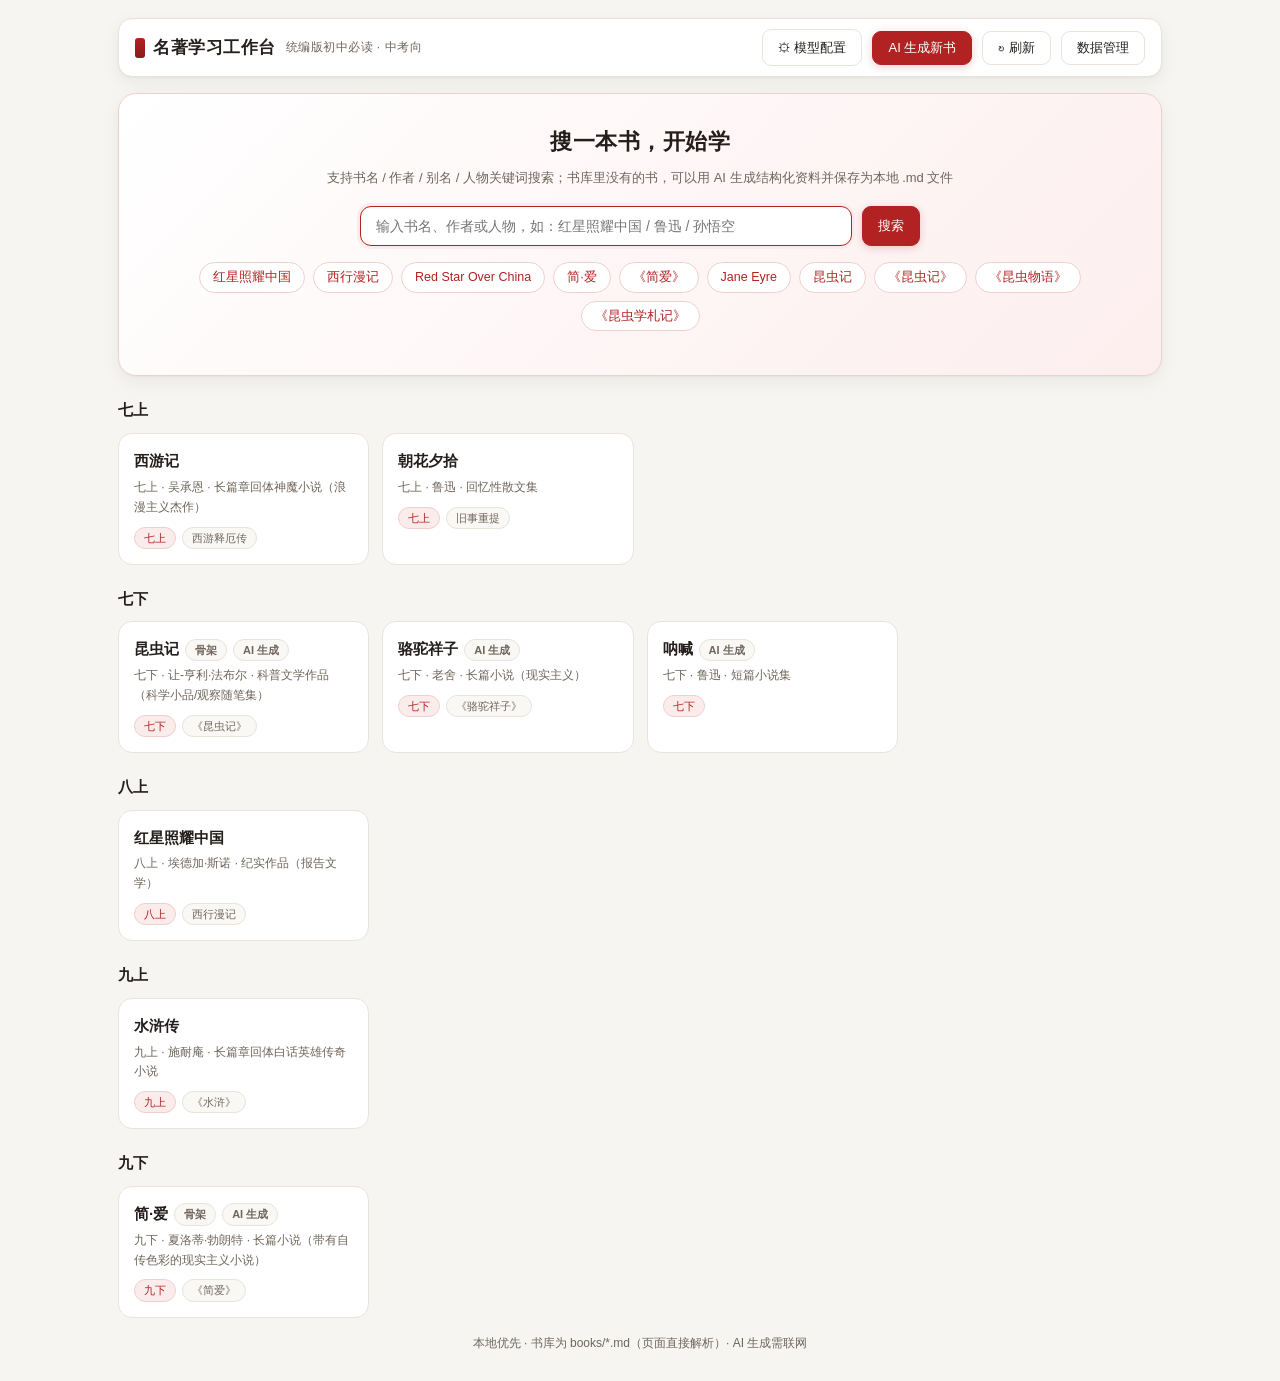
==== index.html @ 37d19025 "upload index.html" ====
<!DOCTYPE html>
<html lang="zh-CN">
<head>
<meta charset="UTF-8">
<meta name="viewport" content="width=device-width, initial-scale=1.0, viewport-fit=cover">
<meta name="theme-color" content="#b22222">
<meta name="format-detection" content="telephone=no">
<meta name="apple-mobile-web-app-capable" content="yes">
<meta name="mobile-web-app-capable" content="yes">
<meta name="apple-mobile-web-app-status-bar-style" content="default">
<title>名著学习工作台</title>
<style>
/* 名著学习工作台 · 样式（浅色 · 朱红主题 · 响应式） */
:root{
  --bg:#f6f5f2; --card:#ffffff; --line:#e8e3db; --ink:#241f1c; --sub:#6f665b;
  --accent:#b22222; --accent-2:#8a1a1a; --accent-soft:#fbecec; --accent-line:#f0cfcf;
  --ok:#2e7d54; --ok-soft:#e8f3ee; --warn:#b9760f; --danger:#c0392b;
  --shadow:0 1px 2px rgba(36,31,28,.04),0 6px 18px rgba(36,31,28,.06);
  --radius:14px;
}
*{box-sizing:border-box;margin:0;padding:0}
html{ -webkit-text-size-adjust:100%; text-size-adjust:100%; }
body{background:var(--bg);color:var(--ink);font-family:-apple-system,BlinkMacSystemFont,"PingFang SC","Microsoft YaHei",sans-serif;line-height:1.65;min-height:100vh;-webkit-font-smoothing:antialiased;-webkit-tap-highlight-color:transparent;}
a{color:var(--accent);text-decoration:none}
button,input,select,textarea{font-family:inherit}
img{max-width:100%}
.wrap{max-width:1080px;margin:0 auto;padding:18px 18px calc(28px + env(safe-area-inset-bottom));}

/* 顶栏 */
.topbar{display:flex;align-items:center;gap:10px;flex-wrap:wrap;background:var(--card);border:1px solid var(--line);border-radius:var(--radius);padding:10px 16px;margin-bottom:16px;box-shadow:var(--shadow)}
.topbar .brand{font-size:17px;font-weight:800;letter-spacing:.5px;display:flex;align-items:center;gap:8px}
.topbar .brand::before{content:"";width:10px;height:20px;background:linear-gradient(180deg,var(--accent),var(--accent-2));border-radius:3px;display:inline-block}
.topbar .brand small{font-size:12px;color:var(--sub);font-weight:500;margin-left:2px}
.topbar .spacer{flex:1}

.btn{border:1px solid var(--line);background:#fff;color:var(--ink);border-radius:9px;padding:7px 15px;font-size:13px;cursor:pointer;transition:.15s;white-space:nowrap}
.btn:hover{background:#faf8f5;border-color:#d8d2c8}
.btn.primary{background:var(--accent);border-color:var(--accent);color:#fff;box-shadow:0 2px 8px rgba(178,34,34,.22)}
.btn.primary:hover{background:var(--accent-2)}
.btn.primary:disabled{opacity:.6;cursor:not-allowed}
.btn.ghost{border-color:transparent;color:var(--accent)}
.btn[disabled]{opacity:.5;cursor:not-allowed}

/* 来源提示条 */
.source-banner{font-size:12.5px;color:var(--warn);background:#fff7e8;border:1px solid #f3e2bd;border-radius:10px;padding:8px 12px;margin-bottom:14px}
.source-banner.ok{color:var(--ok);background:var(--ok-soft);border-color:#bfe3d2}

/* 搜索区 */
.hero{background:linear-gradient(135deg,#fff,#fdeeee);border:1px solid var(--accent-line);border-radius:18px;padding:30px 22px;margin-bottom:16px;text-align:center;box-shadow:var(--shadow)}
.hero h1{font-size:22px;margin-bottom:6px;letter-spacing:.5px}
.hero .hero-sub{font-size:13px;color:var(--sub);margin-bottom:18px}
.searchbox{display:flex;gap:10px;max-width:560px;margin:0 auto}
.searchbox input{flex:1;border:1px solid var(--line);border-radius:11px;padding:11px 15px;font-size:14px;background:#fff;box-shadow:inset 0 1px 2px rgba(0,0,0,.03)}
.searchbox input:focus{outline:none;border-color:var(--accent);box-shadow:0 0 0 3px var(--accent-soft)}
.search-results{margin-top:14px;text-align:left;max-width:560px;margin-left:auto;margin-right:auto}
.search-results .row{display:flex;justify-content:space-between;align-items:center;border:1px solid var(--line);border-radius:11px;padding:9px 13px;margin-bottom:8px;font-size:14px;background:#fff;cursor:pointer;transition:.15s}
.search-results .row:hover{background:var(--accent-soft);border-color:var(--accent-line)}
.search-results .row .meta{font-size:12px;color:var(--sub)}
.search-results .row .left{display:flex;flex-direction:column;gap:2px}

/* 热门标签 */
.tagcloud{display:flex;gap:8px;flex-wrap:wrap;justify-content:center;margin-top:16px}
.tagcloud .tag-btn{font-size:12.5px;border:1px solid var(--accent-line);background:#fff;color:var(--accent);border-radius:999px;padding:4px 13px;cursor:pointer;transition:.15s}
.tagcloud .tag-btn:hover{background:var(--accent);color:#fff;border-color:var(--accent)}

/* 分组标题 */
.section-title{font-size:15px;font-weight:800;margin:22px 0 10px;display:flex;align-items:center;gap:8px}
.section-title .hint{font-size:12px;color:var(--sub);font-weight:500}

/* 书目卡片 */
.book-grid{display:grid;grid-template-columns:repeat(auto-fill,minmax(220px,1fr));gap:13px}
.book-card{background:var(--card);border:1px solid var(--line);border-radius:var(--radius);padding:15px;cursor:pointer;transition:.18s;position:relative;overflow:hidden}
.book-card::before{content:"";position:absolute;left:0;top:0;bottom:0;width:4px;background:linear-gradient(180deg,var(--accent),var(--accent-2));opacity:0;transition:.18s}
.book-card:hover{box-shadow:var(--shadow);border-color:var(--accent-line);transform:translateY(-2px)}
.book-card:hover::before{opacity:1}
.book-card .t{font-size:15px;font-weight:800;margin-bottom:4px;display:flex;align-items:center;gap:6px;flex-wrap:wrap}
.book-card .a{font-size:12px;color:var(--sub);margin-bottom:9px}
.book-card .tags{display:flex;gap:6px;flex-wrap:wrap}
.tag{font-size:11px;border:1px solid var(--line);border-radius:999px;padding:1px 9px;color:var(--sub);background:#faf8f5;white-space:nowrap}
.tag.grade{color:var(--accent);border-color:var(--accent-line);background:var(--accent-soft)}
.tag.skel{color:var(--warn);border-color:#f3e2bd;background:#fff7e8}
.progress-line{height:6px;background:#efeae2;border-radius:999px;margin-top:10px;overflow:hidden}
.progress-line i{display:block;height:100%;background:linear-gradient(90deg,var(--ok),#3da06b);border-radius:999px;transition:width .3s}
.book-card .prog-text{font-size:11px;color:var(--sub);margin-top:5px}
.book-del{position:absolute;top:8px;right:8px;font-size:11px;line-height:1;padding:4px 8px;border-radius:7px;border:1px solid var(--line);background:rgba(255,255,255,.92);color:var(--danger);cursor:pointer;opacity:0;transition:.15s}
.book-card:hover .book-del,.book-del:focus-visible{opacity:1}
.book-del:hover{border-color:var(--danger);background:#fef2f2}

/* 详情页 tabs：单行横向滚动（11 个模块不换行、不撑破页面；横滚仅限本容器） */
.tabs{display:flex;gap:7px;flex-wrap:nowrap;overflow-x:auto;margin-bottom:14px;padding:0 1px 6px;-webkit-overflow-scrolling:touch;scrollbar-width:thin}
.tabs .tab{flex:0 0 auto;border:1px solid var(--line);background:#fff;border-radius:999px;padding:7px 15px;font-size:13px;cursor:pointer;color:var(--sub);transition:.15s;white-space:nowrap}
.tabs .tab:hover{border-color:var(--accent-line);color:var(--accent)}
.tabs .tab.active{background:var(--accent);border-color:var(--accent);color:#fff;font-weight:600;box-shadow:0 2px 8px rgba(178,34,34,.2)}
.tabs .tab:focus-visible{outline:3px solid rgba(178,34,34,.35);outline-offset:1px}

.panel{background:var(--card);border:1px solid var(--line);border-radius:var(--radius);padding:20px;margin-bottom:14px;box-shadow:var(--shadow)}
.panel h2{font-size:16px;margin-bottom:14px;display:flex;align-items:center;gap:8px}
.panel h2::before{content:"";width:5px;height:16px;background:var(--accent);border-radius:2px;display:inline-block}
.panel h3{font-size:14px;margin:16px 0 9px}
.kv{display:grid;grid-template-columns:108px 1fr;gap:8px 14px;font-size:14px}
.kv dt{color:var(--sub)}
.kv dd{margin:0}
.note{font-size:12px;color:var(--warn);background:#fff7e8;border:1px dashed #f0d9a8;border-radius:9px;padding:9px 13px;margin-top:12px;line-height:1.6}

/* 导读（markdown 正文渲染） */
.intro{background:linear-gradient(180deg,#fff,#fdf6f6);border:1px solid var(--accent-line);border-radius:12px;padding:14px 18px;margin-bottom:16px;font-size:13.5px;line-height:1.8}
.intro h1,.intro h2,.intro h3,.intro h4{margin:10px 0 6px;color:var(--accent-2)}
.intro h2{font-size:15px}.intro h3{font-size:14px}
.intro ul,.intro ol{margin:6px 0 6px 22px}
.intro li{margin:3px 0}
.intro blockquote{border-left:3px solid var(--accent);background:var(--accent-soft);padding:6px 12px;margin:8px 0;border-radius:0 8px 8px 0;color:var(--sub)}
.intro code{background:#f1ece4;padding:1px 5px;border-radius:4px;font-size:12px}
.intro a{color:var(--accent);text-decoration:underline}

/* 时间线 */
.timeline{position:relative;padding-left:24px;margin-top:6px}
.timeline::before{content:"";position:absolute;left:7px;top:4px;bottom:4px;width:2px;background:linear-gradient(180deg,var(--accent-line),#e8e3db)}
.tl-item{position:relative;margin-bottom:13px;font-size:14px;padding:8px 12px;background:#fbfaf8;border:1px solid var(--line);border-radius:10px}
.tl-item::before{content:"";position:absolute;left:-21px;top:13px;width:10px;height:10px;border-radius:50%;background:#e3bdbd;border:2px solid #fff;box-shadow:0 0 0 1px #e3bdbd}
.tl-item.lv1::before{background:var(--accent);box-shadow:0 0 0 1px var(--accent)}
.tl-item .time{font-weight:800;margin-right:8px;color:var(--accent-2)}
.tl-item .ch{font-size:12px;color:var(--sub);margin-left:8px}
.tl-item .type{font-size:11px;border-radius:6px;padding:1px 7px;margin-left:8px;background:var(--accent-soft);color:var(--accent-2);white-space:nowrap}
.filter-row{display:flex;gap:8px;flex-wrap:wrap;margin-bottom:14px}
.filter-row .f{font-size:12px;border:1px solid var(--line);border-radius:999px;padding:4px 13px;cursor:pointer;color:var(--sub);background:#fff;transition:.15s}
.filter-row .f:hover{border-color:var(--accent-line)}
.filter-row .f.active{background:var(--accent);color:#fff;border-color:var(--accent)}

/* 人物翻转卡（<button> 实现：鼠标 / 触屏 / 键盘均可翻转，R8.4） */
.char-grid{display:grid;grid-template-columns:repeat(auto-fill,minmax(210px,1fr));gap:14px}
.flip-card{perspective:1000px;height:268px;width:100%;display:block;padding:0;border:none;background:none;font:inherit;color:inherit;text-align:left;cursor:pointer;border-radius:16px}
.flip-card:focus-visible{outline:3px solid rgba(178,34,34,.4);outline-offset:2px}
.flip-inner{position:relative;width:100%;height:100%;transition:transform .6s;transform-style:preserve-3d}
.flip-card.flipped .flip-inner{transform:rotateY(180deg)}
.face{position:absolute;inset:0;backface-visibility:hidden;border:1px solid var(--line);border-radius:16px;padding:16px;background:#fff;display:flex;flex-direction:column;overflow:auto;box-shadow:var(--shadow)}
.face.back{transform:rotateY(180deg);background:linear-gradient(180deg,#fff,#fdf3f3);border-color:var(--accent-line);font-size:13px}
.avatar{width:54px;height:54px;border-radius:15px;background:var(--accent-soft);border:1px solid var(--accent-line);color:var(--accent);display:flex;align-items:center;justify-content:center;font-size:24px;font-weight:800;margin-bottom:11px}
.face .name{font-size:16px;font-weight:800}
.face .title{font-size:12px;color:var(--sub);margin:3px 0 9px}
.stars{color:var(--warn);font-size:13px;letter-spacing:2px;margin-bottom:9px}
.chips{display:flex;gap:5px;flex-wrap:wrap;margin-top:auto}
.chip{font-size:11px;background:#f3efe9;border-radius:6px;padding:2px 8px;color:#5b5249}
.face.back ul{margin:6px 0 8px 18px}
.face.back li{margin:3px 0;line-height:1.55}
.face.back .q{font-size:12.5px;color:var(--accent-2);border-left:3px solid #e3bdbd;padding-left:9px;margin-top:6px;line-height:1.6}

/* 鱼骨图 */
.fishbone-box{overflow-x:auto;padding-bottom:6px}
.fishbone-box svg{min-width:680px;width:100%;height:auto}
.fb-legend{display:flex;gap:16px;font-size:12px;color:var(--sub);margin-top:10px;flex-wrap:wrap;align-items:center}
.fb-legend b{font-weight:700}
.fb-line-solid{color:var(--accent);font-weight:700}
.fb-line-dash{color:var(--warn);font-weight:700}

/* 人物形象分析 */
.analysis-block{border:1px solid var(--line);border-radius:11px;margin-bottom:10px;overflow:hidden;background:#fff}
.analysis-head{display:flex;justify-content:space-between;align-items:center;padding:11px 15px;background:#fbfaf8;cursor:pointer;font-size:14px;font-weight:800}
.analysis-head:hover{background:var(--accent-soft)}
.analysis-body{padding:12px 15px;font-size:13.5px;display:none}
.analysis-block.open .analysis-body{display:block}
.analysis-body .pt{margin-bottom:11px;padding-left:11px;border-left:3px solid var(--accent-line)}
.analysis-body .pt b{color:var(--accent)}
.analysis-body .ev,.analysis-body .sp{display:block;margin-top:3px;color:#4a423b}
.analysis-body .sp{color:var(--ok);font-weight:600}

/* 考点表 */
table.grid{width:100%;border-collapse:collapse;font-size:13px;overflow:hidden;border-radius:10px}
table.grid th,table.grid td{border:1px solid var(--line);padding:8px 10px;text-align:left;vertical-align:top}
table.grid th{background:#fbfaf8;color:var(--sub);font-weight:700;white-space:nowrap}

/* 掌握要求自检 */
.mastery-item{display:flex;gap:11px;align-items:flex-start;border:1px solid var(--line);border-radius:11px;padding:11px 13px;margin-bottom:9px;font-size:13.5px;background:#fff;transition:.15s}
.mastery-item:hover{border-color:var(--accent-line)}
.mastery-item input{margin-top:4px;width:17px;height:17px;accent-color:var(--accent);cursor:pointer}
.mastery-item .lv{font-size:11px;border-radius:6px;padding:1px 7px;background:var(--accent-soft);color:var(--accent-2);margin-right:7px;white-space:nowrap;font-weight:700}
.mastery-item.done{background:var(--ok-soft);border-color:#bfe3d2}
.mastery-item.done .lv{background:#cdeedd;color:#1f6b48}

/* 测试 */
.quiz-q{border:1px solid var(--line);border-radius:11px;padding:15px;margin-bottom:13px;font-size:14px;background:#fff}
.quiz-q .qtype{font-size:11px;color:var(--sub);margin-left:8px;border:1px solid var(--line);border-radius:6px;padding:0 6px}
.quiz-opts{display:grid;gap:7px;margin-top:9px}
.quiz-opts label{display:flex;gap:9px;align-items:flex-start;border:1px solid var(--line);border-radius:9px;padding:8px 11px;cursor:pointer;font-size:13.5px;transition:.13s}
.quiz-opts label:hover{background:#fbfaf8}
.quiz-opts label.correct{border-color:#86efac;background:#f0fdf4}
.quiz-opts label.wrong{border-color:#fca5a5;background:#fef2f2}
.quiz-opts input{margin-top:3px;accent-color:var(--accent)}
.quiz-short textarea{width:100%;border:1px solid var(--line);border-radius:9px;padding:9px;font-size:13px;font-family:inherit;margin-top:9px;min-height:66px;resize:vertical}
.ref{margin-top:9px;border-left:3px solid var(--ok);background:var(--ok-soft);padding:9px 13px;font-size:13px;border-radius:0 9px 9px 0;display:none;line-height:1.7}
.ref.show{display:block}
.quiz-bar{display:flex;gap:10px;align-items:center;flex-wrap:wrap;margin-bottom:14px;font-size:13px}
.quiz-bar select{border:1px solid var(--line);border-radius:8px;padding:6px 9px;font-size:13px;background:#fff}
.score-pill{font-size:13px;border-radius:999px;padding:4px 13px;background:var(--accent-soft);color:var(--accent-2);border:1px solid var(--accent-line);font-weight:700}

/* 通用 */
.row-flex{display:flex;gap:10px;align-items:center;flex-wrap:wrap}
.muted{color:var(--sub);font-size:12px;line-height:1.6}
.center{text-align:center}
.mt8{margin-top:8px}.mt16{margin-top:16px}

/* 模型配置页（settings.html）：面板内表单复用弹窗观感 */
.panel .field{margin-bottom:13px}
.panel .field label{display:block;font-size:13px;color:var(--sub);margin-bottom:5px;line-height:1.6}
.panel input[type=text],.panel input[type=password],.panel select{width:100%;border:1px solid var(--line);border-radius:9px;padding:9px 11px;font-size:14px;font-family:inherit;background:#fff}
.panel input[type=text]:focus,.panel input[type=password]:focus,.panel select:focus{outline:none;border-color:var(--accent);box-shadow:0 0 0 3px var(--accent-soft)}
.panel .kv dd.set-mode-direct{color:var(--ok);font-weight:600}
.panel .kv dd.set-mode-proxy{color:var(--accent);font-weight:600}
.panel .kv dd.set-mode-none{color:var(--warn);font-weight:600}
.set-msg{line-height:1.7}
.set-msg.ok{color:var(--ok)}
.set-msg.err{color:var(--danger)}
.set-list{margin:2px 0 6px 18px;font-size:12.5px;color:var(--sub);line-height:1.9}

/* 生成页 */
.gen-steps{font-size:13px;color:var(--sub);margin:10px 0;max-height:160px;overflow:auto}
.gen-steps li{margin:4px 0 4px 18px;line-height:1.5}
.gen-summary{background:var(--accent-soft);border:1px solid var(--accent-line);border-radius:10px;padding:10px 13px;margin:10px 0;font-size:13.5px;line-height:1.8}
.gen-summary .muted{margin-top:3px}
.gen-status{font-size:13px;font-weight:600;border-radius:9px;padding:8px 12px;margin:10px 0 4px;line-height:1.6}
.gen-status.full{color:#1a7f4b;background:#e9f7ef;border:1px solid #bfe6d0}
.gen-status.draft{color:#9a6a12;background:#fff7e8;border:1px dashed #f0d9a8}
.gen-missing{font-size:13px;font-weight:600;color:var(--warn);margin:10px 0 2px}
.modal .gen-missing + ul{margin:2px 0 6px 18px;font-size:12.5px;color:var(--sub);line-height:1.7}

/* 模态框 */
.modal-mask{position:fixed;inset:0;background:rgba(36,31,28,.45);display:none;align-items:center;justify-content:center;padding:18px;z-index:50;backdrop-filter:blur(2px)}
.modal-mask.show{display:flex}
.modal{background:#fff;border-radius:16px;max-width:640px;width:100%;max-height:90vh;overflow:auto;padding:22px;box-shadow:0 20px 60px rgba(0,0,0,.25)}
.modal h3{font-size:17px;margin-bottom:14px;font-weight:800}
.modal .field{margin-bottom:13px}
.modal label{display:block;font-size:13px;color:var(--sub);margin-bottom:5px}
.modal input[type=text],.modal textarea,.modal select{width:100%;border:1px solid var(--line);border-radius:9px;padding:9px 11px;font-size:14px;font-family:inherit;background:#fff}
.modal textarea{min-height:130px;font-size:12px;line-height:1.5}
.modal .actions{display:flex;gap:10px;justify-content:flex-end;margin-top:18px;flex-wrap:wrap}

/* toast */
#toast{position:fixed;left:50%;bottom:calc(28px + env(safe-area-inset-bottom));transform:translateX(-50%);background:#241f1c;color:#fff;font-size:13px;border-radius:11px;padding:10px 18px;display:none;z-index:99;max-width:84vw;box-shadow:0 8px 24px rgba(0,0,0,.3);line-height:1.5}
#toast.show{display:block;animation:toastIn .2s ease}
@keyframes toastIn{from{opacity:0;transform:translate(-50%,8px)}to{opacity:1;transform:translate(-50%,0)}}

@media (max-width:640px){
  /* 刘海屏安全区（上/左/右 + 底部 Home 条） */
  .wrap{padding-top:max(10px,env(safe-area-inset-top));
        padding-left:max(12px,env(safe-area-inset-left));
        padding-right:max(12px,env(safe-area-inset-right));
        padding-bottom:calc(20px + env(safe-area-inset-bottom))}
  .topbar{padding:9px 12px;gap:8px;row-gap:9px}
  .topbar .brand{font-size:15px}
  .topbar .brand small{display:none}
  .topbar .spacer{display:none}
  /* 首页：品牌独占一行，「AI 生成新书 / ↻ 刷新 / 数据管理」三按钮均分为一行 */
  .page-home .topbar .brand{flex:1 1 100%}
  .page-home .topbar .btn{flex:1 1 0;min-width:0;padding-left:6px;padding-right:6px;letter-spacing:-.2px}
  /* 详情页：返回 / 书名 / 删除同一行，书名可收缩换行不挤压按钮 */
  .page-detail .topbar{flex-wrap:nowrap}
  .page-detail .topbar > .btn{flex:0 0 auto}
  .page-detail .topbar .brand{flex:1 1 auto;min-width:0;font-size:15px;line-height:1.35;white-space:normal}
  /* 详情页模块 tab 吸顶，长页面随时可切换 */
  .page-detail .tabs{position:sticky;top:0;z-index:10;background:var(--bg);margin:0 -12px 12px;padding:8px 12px 8px;border-bottom:1px solid var(--line)}
  .btn{padding:9px 12px;font-size:13px}
  .hero{padding:22px 16px;border-radius:15px}
  .hero h1{font-size:19px}
  .searchbox{flex-direction:column}
  .searchbox .btn{width:100%}
  /* iOS Safari：输入控件字号 <16px 聚焦会自动放大整页，统一抬到 16px */
  .searchbox input,.modal input[type=text],.modal input:not([type]),.modal textarea,.modal select,
  .quiz-bar select,.quiz-short textarea{font-size:16px}
  .section-title{font-size:14px}
  .book-grid{grid-template-columns:1fr 1fr;gap:10px}
  .book-card{padding:12px}
  .book-card .t{font-size:13.5px}
  .kv{grid-template-columns:84px 1fr;gap:6px 10px;font-size:13px}
  .panel{padding:15px;margin-bottom:12px}
  .tabs{flex-wrap:nowrap;overflow-x:auto;padding-bottom:5px;-webkit-overflow-scrolling:touch;scrollbar-width:none}
  .tabs::-webkit-scrollbar{display:none}
  .tabs .tab{flex:0 0 auto}
  .char-grid{grid-template-columns:1fr;gap:12px}
  .flip-card{height:300px}
  .quote-grid{grid-template-columns:1fr;gap:12px}
  .quote-card{height:196px}
  .quiz-bar select,.quiz-bar .btn{font-size:13px}
  /* 弹窗在手机上近全屏、更易点按 */
  .modal-mask{padding:10px}
  .modal{padding:18px;max-height:92vh;border-radius:14px}
  .modal .actions{justify-content:stretch}
  .modal .actions .btn{flex:1}
}
/* 统一空态 */
.empty-state{border:1px dashed var(--line);border-radius:12px;background:#fbfaf8;padding:28px 20px;text-align:center;color:var(--sub)}
.empty-state .empty-title{font-size:15px;font-weight:700;color:var(--ink);margin-bottom:8px}
.empty-state .empty-desc{font-size:13px;line-height:1.7;margin:0 auto 14px;max-width:440px}
.empty-state .btn{margin:0 auto}

/* 章节目录 */
.chapter-list{list-style:none;margin:0;padding:0;display:flex;flex-direction:column;gap:9px}
.chapter-item{display:flex;gap:12px;align-items:flex-start;background:#fff;border:1px solid var(--line);border-radius:11px;padding:11px 13px}
.chapter-item .ch-no{flex:0 0 auto;min-width:32px;height:30px;padding:0 8px;border-radius:8px;background:var(--accent-soft);color:var(--accent-2);font-weight:700;font-size:13px;display:flex;align-items:center;justify-content:center}
.chapter-item .ch-main{min-width:0}
.chapter-item .ch-title{font-weight:600;font-size:14px;color:var(--ink);margin-bottom:3px}
.chapter-item .ch-gist{font-size:13px;color:var(--sub);line-height:1.65}

/* 名句积累翻牌卡（<button> 实现，鼠标 / 触屏 / 键盘均可翻转） */
.quote-grid{display:grid;grid-template-columns:repeat(auto-fill,minmax(250px,1fr));gap:14px}
.quote-card{perspective:1200px;display:block;width:100%;height:184px;padding:0;border:none;background:none;cursor:pointer;text-align:left;font:inherit;color:inherit;border-radius:14px}
.quote-card .flip-inner{position:relative;display:block;width:100%;height:100%;transition:transform .55s;transform-style:preserve-3d}
.quote-card.flipped .flip-inner{transform:rotateY(180deg)}
.quote-card .qface{position:absolute;inset:0;backface-visibility:hidden;-webkit-backface-visibility:hidden;border:1px solid var(--line);border-radius:14px;padding:15px;background:#fff;box-shadow:var(--shadow);display:flex;flex-direction:column;overflow:auto}
.quote-card .qfront{background:linear-gradient(160deg,#fff,#fdf3f3);border-color:var(--accent-line)}
.quote-card .qback{transform:rotateY(180deg);background:linear-gradient(160deg,#fff,#fbf6ec)}
.quote-card .q-hint{align-self:flex-start;font-size:11px;color:var(--accent-2);background:var(--accent-soft);border-radius:6px;padding:1px 8px;margin-bottom:9px}
.quote-card .q-front-text{font-size:15px;font-weight:700;color:var(--ink);line-height:1.5;flex:1}
.quote-card .q-flip-hint{margin-top:8px;font-size:11.5px;color:#a99f93}
.quote-card .q-back-text{font-size:13.5px;line-height:1.75;color:#3a342d;white-space:pre-wrap}
.quote-card:focus-visible{outline:3px solid rgba(178,34,34,.4);outline-offset:2px}

/* 读书方法（有序列表，序号与说明分层） */
.method-list{list-style:none;margin:0;padding:0;display:flex;flex-direction:column;gap:10px;counter-reset:m}
.method-item{display:flex;gap:12px;align-items:flex-start;background:#fff;border:1px solid var(--line);border-radius:11px;padding:12px 14px}
.method-item .m-no{flex:0 0 auto;width:26px;height:26px;border-radius:50%;background:var(--accent);color:#fff;font-weight:700;font-size:13px;display:flex;align-items:center;justify-content:center;margin-top:1px}
.method-item .m-text{font-size:14px;line-height:1.75;color:#332d27;min-width:0}

@media (max-width:380px){
  .book-grid{grid-template-columns:1fr}
}

/* ===== R8 响应式与可访问性增强 ===== */
/* 统一键盘焦点可见（输入类保留各自聚焦描边，避免双重） */
button:focus-visible,a:focus-visible,[tabindex]:focus-visible{outline:3px solid rgba(178,34,34,.42);outline-offset:2px}
.modal input[type=text]:focus,.modal textarea:focus,.modal select:focus,
.quiz-bar select:focus,.quiz-q textarea:focus,.quiz-opts input:focus-visible{outline:none;border-color:var(--accent);box-shadow:0 0 0 3px var(--accent-soft)}

/* 人物分析折叠头由 div 改为 button 后的样式重置 */
.analysis-head{width:100%;border:none;font-family:inherit;text-align:left}

/* 长文本 / 长链接不撑破卡片 */
.panel,.intro,.modal,.quiz-q,.tl-item,.analysis-body,.chapter-item,.method-item,.quote-card .qback-text{overflow-wrap:break-word;word-break:break-word}
/* 考点表在窄屏容器内横向滚动，不撑破页面 */
table.grid{display:block;max-width:100%;overflow-x:auto;-webkit-overflow-scrolling:touch}

/* 触屏设备：主要可点元素满足 ≥44px 触摸目标（R8.1） */
@media (pointer:coarse){
  .tabs .tab,.filter-row .f,.tagcloud .tag-btn{min-height:44px;display:inline-flex;align-items:center}
  .btn{min-height:44px;display:inline-flex;align-items:center;justify-content:center}
  .quiz-opts label{min-height:44px}
  .analysis-head{min-height:48px}
}

/* 尊重系统「减少动态效果」：关闭翻牌/悬浮/进场动画（R8.5） */
@media (prefers-reduced-motion: reduce){
  *,*::before,*::after{animation-duration:.001ms!important;animation-iteration-count:1!important;transition-duration:.001ms!important;scroll-behavior:auto!important}
  .flip-inner{transition:none!important}
}

/* 窄屏兜底：页面本身不出现横向滚动（横滚只在 tabs/鱼骨/表格容器内） */
@media (max-width:640px){
  html,body{max-width:100%;overflow-x:hidden}
}


</style>
<script>window.HXW_BOOKS_BUNDLE = [{"id": "hongxing-zhaoyao-zhongguo", "title": "红星照耀中国", "aliases": ["西行漫记", "Red Star Over China"], "grade": "八上", "author": {"name": "埃德加·斯诺", "country": "美国", "role": "记者", "bio": "1905 年生于美国，1928 年来华，是第一个进入陕甘宁边区采访的西方记者。"}, "genre": "纪实作品（报告文学）", "era": "1936 年 6—10 月采访", "place": "陕甘宁边区（当时中共中央驻保安）", "background": "九一八事变后民族危机加深，国共对峙、国民党对红军实行新闻封锁与造谣，斯诺受宋庆龄与中共地下党安排进入边区。", "pubInfo": "1937 年 10 月伦敦首版，一个月内连印 5 版，后被译成 20 多种文字", "status": "第一部向世界介绍中国共产党和红军的纪实作品，被誉为研究中国革命的经典百科全书", "curriculum": "统编版语文八年级上册第三单元名著导读「纪实作品的阅读」", "skeleton": false, "modules": {"timeline": [{"time": "1905", "event": "埃德加·斯诺生于美国", "chapter": "—", "level": 1, "type": "作者生平"}, {"time": "1928", "event": "斯诺来华，任欧美报社驻华记者", "chapter": "—", "level": 1, "type": "作者生平"}, {"time": "1921.7", "event": "毛泽东赴上海出席中共一大", "chapter": "第4篇", "level": 1, "type": "历史背景"}, {"time": "1927", "event": "南昌起义、秋收起义、广州起义先后爆发", "chapter": "第2篇", "level": 2, "type": "历史背景"}, {"time": "1928.4", "event": "井冈山会师（朱德与毛泽东）", "chapter": "第4篇", "level": 1, "type": "历史背景"}, {"time": "1931.11", "event": "中华苏维埃共和国在瑞金成立，毛泽东任主席", "chapter": "第4篇", "level": 2, "type": "历史背景"}, {"time": "1934.10", "event": "第五次反「围剿」失败，红军被迫长征", "chapter": "第5篇", "level": 1, "type": "历史背景"}, {"time": "1935.1", "event": "遵义会议（生死攸关的转折点）", "chapter": "第5篇", "level": 1, "type": "历史背景"}, {"time": "1935.5", "event": "强渡大渡河、飞夺泸定桥", "chapter": "第5篇", "level": 2, "type": "历史背景"}, {"time": "1935.6 / 8", "event": "翻雪山、过草地", "chapter": "第5篇", "level": 2, "type": "历史背景"}, {"time": "1935.10", "event": "中央红军到达陕北吴起镇（长征尚未结束）", "chapter": "第5篇", "level": 2, "type": "历史背景"}, {"time": "1936.6", "event": "斯诺离北平，经西安、洛川进入苏区", "chapter": "第1篇", "level": 2, "type": "书中事件"}, {"time": "1936.7", "event": "在安塞百家坪会见周恩来，接受约 92 天采访日程建议", "chapter": "第2篇", "level": 2, "type": "书中事件"}, {"time": "1936.7", "event": "抵保安，多次会见毛泽东，谈抗日战争与统一战线", "chapter": "第3篇", "level": 1, "type": "书中事件"}, {"time": "1936.8—9", "event": "赴预旺堡前线，采访彭德怀、徐海东，接触「红小鬼」", "chapter": "第7—9篇", "level": 1, "type": "书中事件"}, {"time": "1936.10", "event": "三大主力红军会师，长征胜利结束", "chapter": "第5篇", "level": 1, "type": "历史背景"}, {"time": "1936.10", "event": "斯诺结束采访，返回北平", "chapter": "第12篇", "level": 1, "type": "书中事件"}, {"time": "1936.12.12", "event": "西安事变爆发并和平解决，抗日民族统一战线初步形成", "chapter": "第12篇", "level": 1, "type": "历史背景"}, {"time": "1937.10", "event": "《Red Star Over China》伦敦首版", "chapter": "—", "level": 1, "type": "创作背景"}, {"time": "1938", "event": "中译本《西行漫记》出版", "chapter": "—", "level": 2, "type": "创作背景"}], "characters": [{"name": "毛泽东", "title": "中共中央领导人", "stars": 5, "keywords": ["精明博学", "军事和政治战略家", "生活简朴", "精力过人"], "intro": "斯诺在保安的主要采访对象，第四篇整篇是他的自述生平。", "events": ["窑洞中多次长谈，每天工作十三四个小时，常深夜才休息", "住房四壁简陋只挂地图，「奢侈品」是一顶蚊帐，生活与战士无异", "提出抗日战争三条件与抗日民族统一战线主张", "读马克思主义哲学，也读康德、黑格尔、卢梭等著作"], "quote": "他是个面容瘦削、看上去很像林肯的人物，个子高出一般的中国人，背有些驼，一头浓密的黑发留得很长，双眼炯炯有神，鼻梁很高，颧骨突出。"}, {"name": "周恩来", "title": "", "stars": 5, "keywords": ["温和文雅", "平易近人", "知识渊博", "忠于信仰"], "intro": "书生出身的「造反者」，为斯诺进入红区牵线并拟定采访日程。", "events": ["初见斯诺即用英语问候，用相当谦虚的语气为他拟定约 92 天采访日程", "自述南开学校—五四学生领袖被捕—赴法—黄埔军校政治部主任—南昌起义—地下斗争—长征的历程"], "quote": ""}, {"name": "彭德怀", "title": "红军将领", "stars": 4, "keywords": ["乐观豁达", "勇敢率真", "大公无私", "吃苦耐劳"], "intro": "第八篇重点人物，直率的前线指挥员形象。", "events": ["迟睡早起，每晚平均只睡四五个小时", "被捕期间受尽刑罚，没有屈服招供", "带领饥民运走拒绝平价售米的大地主的存粮", "向斯诺介绍游击战术原则，条理清晰"], "quote": ""}, {"name": "朱德", "title": "红军总司令", "stars": 5, "keywords": ["温和谦逊", "爱护部下", "平易近人", "信念执着"], "intro": "第十篇「关于朱德」；韦尔斯评他与毛泽东是「两个孪生天才」。", "events": ["为寻找共产党拒绝军阀给的师长职位，赴上海、北京、柏林，1922 年入党", "喜欢在营地里转，同弟兄们坐在一起讲故事、打球", "作战不管大小，事前必查勘地形，亲自领导部队"], "quote": "中国共产主义运动的历史进程，如果没有它的两个孪生天才「朱、毛」，是无法想象的。——韦尔斯"}, {"name": "贺龙", "title": "", "stars": 4, "keywords": ["英勇善战", "神出鬼没", "忠诚谦虚"], "intro": "第二篇「贺龙二三事」；斯诺称他像老虎一样强壮有力。", "events": ["1928 年率领村民袭击收税的国民党，缴获武器武装第一支农民军", "行军神出鬼没，据说 200 里外地主士绅就闻风而逃", "加入中国共产党后忠于党，从不违反党的纪律，总希望别人提出批评"], "quote": "他是个大个子，像个老虎一样强壮有力。年过半百，不计较个人财物——除了马匹，他喜欢马。"}, {"name": "徐海东", "title": "红十五军团军团长", "stars": 4, "keywords": ["阶级意识强", "热情真诚", "大胆无畏", "爱护部下"], "intro": "第九篇「红色窑工」，斯诺想见的「红色窑工」就是他。", "events": ["窑工出身，共产党被迫转入地下时组织起湖北省第一支工农军队（17 人、一把手枪、八粒子弹）", "打仗十年，负伤八次，一颗子弹从眼下穿过脑袋又从耳后穿出", "徐家 66 口人被国民党杀害，阶级意识由此而来"], "quote": "一个红军抵得上五个白军。"}, {"name": "红小鬼", "title": "少年红军战士（群体）", "stars": 4, "keywords": ["耐心勤劳", "认真负责", "乐观自信", "严守纪律"], "intro": "第七、十篇群体形象，斯诺说看到他们就看到了中国的未来和希望。", "events": ["向季邦等少年主动承担站岗放哨、通讯联络等工作，一丝不苟", "生活艰苦却耐心好学、活泼乐观；拒绝斯诺的糖果，但同意他拍照"], "quote": ""}, {"name": "张学良、杨虎城", "title": "东北军 / 十七路军将领", "stars": 3, "keywords": ["民族大义", "停止内战"], "intro": "第一、十二篇配角，统一战线形成的关键力量。", "events": ["与红军达成默契、秘密停战", "1936 年 12 月 12 日发动西安事变，促成抗日民族统一战线初步形成"], "quote": ""}], "fishbone": {"head": "红色中国为什么能够存在？", "spine": "明线：斯诺的采访行程（北平→西安→洛川→保安→预旺堡→保安→北平）", "bones": [{"name": "暗线：红色力量由危转安", "desc": "反「围剿」失败→长征→扎根陕北→东征抗日→统一战线，由弱到强", "chapter": "第5、12篇"}, {"name": "认知线：斯诺的态度转变", "desc": "从带着「红色中国之谜」的疑虑，到预言红星必将照耀全中国", "chapter": "第1、12篇"}, {"name": "民心线：土地革命与人民拥护", "desc": "打土豪分田地、苏区新气象，农民拥护红军", "chapter": "第6、7篇"}, {"name": "抗日线：停止内战一致抗日", "desc": "共产党以民族大义为先，对东北军开展统一战线工作", "chapter": "第3、10篇"}, {"name": "纪实线：用事实粉碎谣言", "desc": "第一手采访让世界第一次看见真实的中国共产党和红军", "chapter": "全书"}]}, "analyses": [{"person": "毛泽东", "points": [{"view": "生活简朴、廉洁奉公的领导者", "evidence": "窑洞四壁简陋只挂地图，「奢侈品」是一顶蚊帐，伙食与一般战士没有两样", "spirit": "与战士同甘共苦"}, {"view": "精明而博学的知识分子", "evidence": "读马克思主义哲学，也读康德、黑格尔、卢梭；记忆力与专注力异乎常人", "spirit": "以理论指导实践"}, {"view": "天才的军事和政治战略家", "evidence": "提出抗日战争三条件，判断抗战形势与统一战线方向；每天工作十三四个小时", "spirit": "运筹帷幄、预见大势"}]}, {"person": "周恩来", "points": [{"view": "温和文雅、平易近人", "evidence": "初见斯诺用英语问候，为他拟定 92 天采访日程，语气谦虚", "spirit": "待人周到、尊重他人"}, {"view": "书生出出的「造反者」", "evidence": "出身官僚家庭却组织学生运动，参加南昌起义，九死一生走到陕北", "spirit": "为信仰冲破阶层与封锁"}]}, {"person": "彭德怀", "points": [{"view": "坚强不屈、正义感强", "evidence": "被捕受尽刑罚不招供；带领饥民运走拒绝平价售米的大地主的存粮", "spirit": "为穷人挺身而出"}, {"view": "吃苦耐劳、精力过人", "evidence": "迟睡早起，每晚平均只睡四五个小时，仍打起仗来毫不含糊", "spirit": "身先士卒"}]}, {"person": "朱德", "points": [{"view": "爱护部下、平易近人", "evidence": "喜欢在营地里转，同弟兄们讲故事、打球；战前必查勘地形", "spirit": "官兵一致"}, {"view": "信念执着", "evidence": "拒绝军阀师长职位，赴上海、北京、柏林寻找共产党，1922 年入党", "spirit": "追求真理不计名利"}]}, {"person": "贺龙", "points": [{"view": "英勇善战、忠诚谦虚", "evidence": "袭击收税国民党起家；行军神出鬼没，200 里外闻风逃；严守纪律、欢迎批评", "spirit": "粗中有细、令行禁止"}]}, {"person": "徐海东", "points": [{"view": "阶级意识与自豪感极强", "evidence": "笑称自己是「苦力」，说「一个红军抵得上五个白军」；徐家 66 口被害", "spirit": "无产阶级的觉醒与骨气"}, {"view": "大胆无畏、爱护部下", "evidence": "17 人起家组建湖北第一支工农军队；打仗十年负伤八次；为士兵撞树受伤", "spirit": "出生入死、爱兵如子"}]}, {"person": "红小鬼（群体）", "points": [{"view": "认真负责、严守纪律", "evidence": "主动承担站岗放哨等工作，拒绝糖果却同意拍照，自立自尊", "spirit": "小年纪、大担当"}, {"view": "耐心好学、乐观自信", "evidence": "生活艰苦仍努力学习，斯诺说看到他们就看到了中国的未来和希望", "spirit": "革命乐观主义"}]}], "examPoints": [{"point": "文学常识：作者与体裁", "questionType": "识记匹配", "template": "抓关键词：纪实作品＋外国记者视角＋中国共产党和红军→《红星照耀中国》", "scoring": "1 空 1 分"}, {"point": "长征关键节点", "questionType": "内容理解", "template": "起止时间（1934.10—1936.10）、遵义会议、会师地点，直接对应", "scoring": "1 空 1 分；注意 1935.10 只是中央红军到吴起镇"}, {"point": "人物形象分析", "questionType": "内容理解", "template": "观点＋书中具体事例＋精神概括，分点作答", "scoring": "4 分题至少 2 个采分点＋文本依据"}, {"point": "「红小鬼」的革命精神", "questionType": "内容理解", "template": "具体细节（主动工作、拒绝糖果同意拍照）＋精神概括＋斯诺的评价", "scoring": "4 分题 2 采分点＋结合文本"}, {"point": "书名含义", "questionType": "开放感悟", "template": "「红星」象征中国共产党及其领导的红色革命；「照耀」预示必将照耀全中国", "scoring": "象征义＋预言义各 1 点"}, {"point": "为什么当红军", "questionType": "内容理解", "template": "① 反抗压迫、保卫土地果实 ② 抗日救国 ③ 平等有尊严、能学文化", "scoring": "三条各 1 分"}, {"point": "纪实作品「用事实说话」", "questionType": "鉴赏探究", "template": "第一手采访＋引用自述原话＋具体数字细节，区分事实与作者观点", "scoring": "举例 2 个＋总说 1 点"}, {"point": "长征精神及当代意义", "questionType": "开放感悟", "template": "观点＋原著依据＋联系实际，忌空泛口号", "scoring": "3 分题各 1 点"}], "mastery": [{"level": "识记", "requirement": "记住文学常识六要素：作者—国别—书名—体裁—时间—地点", "check": "默写六要素无一错字；说出全书 12 篇与约 92 天"}, {"level": "理解", "requirement": "掌握 12 篇结构、时间线与主要人物的事迹", "check": "给任一内容能说出篇目；七组人物各能说 2 个具体事例"}, {"level": "应用", "requirement": "能按「观点＋事例＋精神」完成人物分析题", "check": "4 分题对照评分标准自批达标"}, {"level": "评价", "requirement": "能阐释书名寓意、长征精神与本书的当代价值", "check": "能用自己的话答「红星为什么必将照耀全中国」"}], "quiz": [{"type": "单选", "question": "《红星照耀中国》的作者是哪国记者？", "options": ["英国", "美国", "法国", "苏联"], "answer": 1, "explain": "埃德加·斯诺是美国记者；勿与史沫特莱、斯特朗混淆。"}, {"type": "单选", "question": "本书的体裁是？", "options": ["长篇小说", "纪实作品（报告文学）", "诗歌集", "戏剧"], "answer": 1, "explain": "纪实作品，最大特点是用事实说话。"}, {"type": "单选", "question": "本书曾用的译名是？", "options": ["《西行漫记》", "《红旗飘飘》", "《北上》", "《红色中国》"], "answer": 0, "explain": "中译本曾名《西行漫记》，为在国民党统治区发行而改。"}, {"type": "单选", "question": "斯诺采访时中共中央驻在？", "options": ["延安", "保安", "瑞金", "西安"], "answer": 1, "explain": "1936 年中共中央驻保安（今志丹县），勿想当然写延安。"}, {"type": "单选", "question": "全书共多少篇？", "options": ["10 篇", "12 篇", "15 篇", "20 篇"], "answer": 1, "explain": "全书 12 篇，采访日程约 92 天。"}, {"type": "单选", "question": "「红色窑工」指的是谁？", "options": ["彭德怀", "贺龙", "徐海东", "刘志丹"], "answer": 2, "explain": "徐海东，红十五军团军团长，司令部在预旺堡；徐家 66 口人被害。"}, {"type": "单选", "question": "毛泽东毕业于哪所学校？", "options": ["北京大学", "湖南第一师范", "黄埔军校", "湘乡中学"], "answer": 1, "explain": "湖南第一师范毕业；北大期间身份是图书馆助理员，不是毕业生。"}, {"type": "单选", "question": "长征胜利结束的标志是？", "options": ["1935 年 10 月中央红军到吴起镇", "1936 年 10 月三大主力会师", "遵义会议召开", "红军东征山西"], "answer": 1, "explain": "1935.10 只是中央红军到达陕北；1936.10 三大主力会师才结束。"}, {"type": "单选", "question": "韦尔斯用哪句话评价朱德与毛泽东？", "options": ["「一时瑜亮」", "「两个孪生天才」", "「卧龙凤雏」", "「绝代双骄」"], "answer": 1, "explain": "第十篇引韦尔斯：没有「朱、毛」这两个孪生天才，无法想象中国共产主义运动的历史进程。"}, {"type": "单选", "question": "斯诺为周恩来拟定的采访日程约为多少天？", "options": ["30 天", "92 天", "180 天", "365 天"], "answer": 1, "explain": "约 92 天，见第二篇百家坪初见面。"}, {"type": "简答", "question": "红军战士为什么愿意舍命跟随共产党？请分条概括。", "reference": "① 反抗阶级压迫、保卫土地革命的果实；② 抗日救国、不愿当亡国奴；③ 红军内人人平等、有尊严，能识字学文化、有前途。", "scoring": "三条各 1 分"}, {"type": "简答", "question": "结合具体内容，分析「红小鬼」身上体现的革命精神。", "reference": "① 向季邦等主动承担站岗放哨等工作，一丝不苟——认真负责、严守纪律；② 生活艰苦却耐心好学、活泼乐观，拒绝糖果却同意拍照——自立自尊、革命乐观主义；③ 斯诺称看到他们就看到了中国的未来和希望——信仰坚定、充满朝气。", "scoring": "每点「细节 1 分＋精神 1 分」，共 4 分"}, {"type": "简答", "question": "斯诺为什么称长征是「无与伦比」的远征？", "reference": "战略转移中核心力量完整无损、军心士气不减；渡金沙江、强渡大渡河、翻雪山、过草地九死一生；千千万万青年的热情、希望与革命乐观情绪贯穿全程，是「现代史上无与伦比的一次远征」。", "scoring": "名句定位 1 分＋具体艰险 1 分＋精神内核 1 分"}, {"type": "简答", "question": "书名为什么叫《红星照耀中国》？", "reference": "「红星」象征中国共产党及其领导的红色革命；「照耀」预示这颗红星不仅照耀中国西北，而且必将照耀全中国——这是斯诺基于事实作出的预见。", "scoring": "象征义 1 分＋预言义 1 分"}, {"type": "简答", "question": "作为纪实作品，本书「用事实说话」体现在哪里？请举一例。", "reference": "斯诺面对面采访并引用毛泽东、周恩来等自述原话；记录采访行程、苏区政策、红军生活等第一手见闻；用具体数字（如徐家 66 口、17 人起家）增强可信度，并区分事实与作者观点。", "scoring": "举例 1 分＋说明 1 分"}], "quotes": [{"front": "斯诺如何评价长征中的青年人", "back": "「这些千千万万青年人的经久不衰的热情，始终如一的希望，令人惊诧的革命乐观情绪……都体现在现代史上无与伦比的一次远征的历史中了。」（第五篇）"}, {"front": "长征的历史定位", "back": "「长征是当今时代无与伦比的一次史诗般的远征。」"}, {"front": "毛泽东的外貌描写", "back": "「他是个面容瘦削、看上去很像林肯的人物……双眼炯炯有神，鼻梁很高，颧骨突出。」（第三篇）"}, {"front": "韦尔斯如何评价朱、毛", "back": "「中国共产主义运动的历史进程，如果没有它的两个孪生天才『朱、毛』，是无法想象的。」（第十篇）"}, {"front": "抗日战争三条件", "back": "① 中国结成抗日民族统一战线；② 全世界结成反日统一战线；③ 被压迫各国人民采取革命行动。（第三篇）"}, {"front": "徐海东的豪言", "back": "「一个红军抵得上五个白军。」（第九篇）"}], "chapters": [{"no": 1, "title": "探寻红色中国", "gist": "采访缘起；张学良、杨虎城与共产党默契；洛川见少年乡主席刘龙火"}, {"no": 2, "title": "去红都的道路", "gist": "遭白匪追逐；百家坪见周恩来；贺龙二三事"}, {"no": 3, "title": "在保安", "gist": "毛泽东第一印象；反帝反封建政策；抗日战争三条件；红军大学与剧社"}, {"no": 4, "title": "一个共产党员的由来", "gist": "毛泽东自述生平与思想转变"}, {"no": 5, "title": "长征", "gist": "第五次围剿—遵义会议—大渡河—雪山草地—会师；篇末引《七律·长征》"}, {"no": 6, "title": "红星在西北", "gist": "刘志丹开创陕北苏区；灾荒捐税；苏维埃政策"}, {"no": 7, "title": "去前线的路上", "gist": "农民拥护；苏区工业与工人"}, {"no": 8, "title": "同红军在一起", "gist": "「真正的」红军；彭德怀；为什么当红军；游击战术"}, {"no": 9, "title": "同红军在一起（续）", "gist": "徐海东；阶级战争；四大马；回民政策"}, {"no": 10, "title": "战争与和平", "gist": "红小鬼向季邦；统一战线实践；关于朱德"}, {"no": 11, "title": "回到保安", "gist": "宗教与俘虏政策；共产国际与李德的影响"}, {"no": 12, "title": "又是白色世界", "gist": "西安事变始末与抗日民族统一战线的形成"}], "method": ["利用序言、目录迅速获得对作品的整体印象", "边读边梳理作品中事实的前因后果、发展线索", "把握「事实」之后，读明白作者想用事实说什么「话」", "最终从作品中获得启迪，指导学习与生活"]}, "sources": ["统编版语文八年级上册名著导读", "原著（董乐山译本通行译文）"], "todo": ["彭德怀「悬赏传单」细节请回第八篇原书核对"], "body": "# 红星照耀中国 · 内容导读\n\n第一部向世界介绍中国共产党和红军的纪实作品，被誉为研究中国革命的经典百科全书\n\n## 章节速览\n- 第1篇 《探寻红色中国》：采访缘起；张学良、杨虎城与共产党默契；洛川见少年乡主席刘龙火\n- 第2篇 《去红都的道路》：遭白匪追逐；百家坪见周恩来；贺龙二三事\n- 第3篇 《在保安》：毛泽东第一印象；反帝反封建政策；抗日战争三条件；红军大学与剧社\n- 第4篇 《一个共产党员的由来》：毛泽东自述生平与思想转变\n- 第5篇 《长征》：第五次围剿—遵义会议—大渡河—雪山草地—会师；篇末引《七律·长征》\n- 第6篇 《红星在西北》：刘志丹开创陕北苏区；灾荒捐税；苏维埃政策\n- 第7篇 《去前线的路上》：农民拥护；苏区工业与工人\n- 第8篇 《同红军在一起》：「真正的」红军；彭德怀；为什么当红军；游击战术\n- 第9篇 《同红军在一起（续）》：徐海东；阶级战争；四大马；回民政策\n- 第10篇 《战争与和平》：红小鬼向季邦；统一战线实践；关于朱德\n- 第11篇 《回到保安》：宗教与俘虏政策；共产国际与李德的影响\n- 第12篇 《又是白色世界》：西安事变始末与抗日民族统一战线的形成\n\n## 读书方法\n1. 利用序言、目录迅速获得对作品的整体印象\n2. 边读边梳理作品中事实的前因后果、发展线索\n3. 把握「事实」之后，读明白作者想用事实说什么「话」\n4. 最终从作品中获得启迪，指导学习与生活\n\n## 名句积累\n- **斯诺如何评价长征中的青年人**：「这些千千万万青年人的经久不衰的热情，始终如一的希望，令人惊诧的革命乐观情绪……都体现在现代史上无与伦比的一次远征的历史中了。」（第五篇）\n- **长征的历史定位**：「长征是当今时代无与伦比的一次史诗般的远征。」\n- **毛泽东的外貌描写**：「他是个面容瘦削、看上去很像林肯的人物……双眼炯炯有神，鼻梁很高，颧骨突出。」（第三篇）\n- **韦尔斯如何评价朱、毛**：「中国共产主义运动的历史进程，如果没有它的两个孪生天才『朱、毛』，是无法想象的。」（第十篇）\n- **抗日战争三条件**：① 中国结成抗日民族统一战线；② 全世界结成反日统一战线；③ 被压迫各国人民采取革命行动。（第三篇）\n- **徐海东的豪言**：「一个红军抵得上五个白军。」（第九篇）"}, {"id": "jianai", "title": "简·爱", "aliases": ["《简爱》", "Jane Eyre"], "grade": "九下", "author": {"name": "夏洛蒂·勃朗特", "country": "英国", "role": "小说家", "bio": "19世纪英国女作家，与两个妹妹并称“勃朗特三姐妹”，一生多任家庭教师。"}, "genre": "长篇小说（带有自传色彩的现实主义小说）", "era": "19世纪中叶英国（维多利亚时代）", "place": "英国（盖茨海德、洛伍德学校、桑菲尔德庄园、沼屋等地）", "background": "夏洛蒂·勃朗特曾长期担任家庭教师，对当时女性的处境深有体会。小说以第一人称女性视角写成长与爱情，带有自传色彩，反映了维多利亚时代女性的压抑与抗争。", "pubInfo": "1847年以笔名柯勒·贝尔出版。【待核实】具体出版月份与出版社信息。", "status": "英国文学史上具有代表性的女性成长小说之一，被视为早期女性主义文学的重要作品。", "curriculum": "统编版九年级下册名著导读（外国小说）【待核实】具体单元位置", "modules": {"timeline": [{"time": "幼年", "event": "简·爱父母双亡，被寄养在舅妈里德太太家，受尽歧视与欺凌。", "chapter": "—", "level": 1, "type": "书中事件"}, {"time": "幼年", "event": "简·爱被关进“红房子”，受到极大惊吓。", "chapter": "—", "level": 1, "type": "书中事件"}, {"time": "十岁左右", "event": "因反抗表哥约翰，简·爱被送往洛伍德慈善学校。", "chapter": "—", "level": 1, "type": "书中事件"}, {"time": "求学期间", "event": "简·爱结识好友海伦·彭斯，海伦在病疫中去世。", "chapter": "—", "level": 1, "type": "书中事件"}, {"time": "求学期间", "event": "坦普尔小姐关照简·爱，简·爱学业优异并留校任教。", "chapter": "—", "level": 2, "type": "书中事件"}, {"time": "成年", "event": "简·爱登报求职，到桑菲尔德庄园任家庭教师，教阿黛尔。", "chapter": "—", "level": 1, "type": "书中事件"}, {"time": "成年", "event": "简·爱与主人罗切斯特相识，逐渐产生感情。", "chapter": "—", "level": 1, "type": "书中事件"}, {"time": "婚礼前", "event": "婚礼前夕简·爱看到疯女人的幻影，婚纱被撕。", "chapter": "—", "level": 2, "type": "书中事件"}, {"time": "婚礼当天", "event": "婚礼上梅森揭发：罗切斯特已有妻子，即被关在三楼的疯女人伯莎。", "chapter": "—", "level": 1, "type": "书中事件"}, {"time": "出走后", "event": "简·爱拒绝做罗切斯特的情妇，只身出走，流落荒原。", "chapter": "—", "level": 1, "type": "书中事件"}, {"time": "沼屋", "event": "简·爱被圣约翰兄妹收留，任乡村学校教师。", "chapter": "—", "level": 2, "type": "书中事件"}, {"time": "沼屋", "event": "简·爱意外获得遗产，发现圣约翰兄妹是她的表亲。", "chapter": "—", "level": 2, "type": "书中事件"}, {"time": "结尾", "event": "简·爱拒绝圣约翰的求婚，回到桑菲尔德，发现庄园失火，罗切斯特为救伯莎而失明、致残。", "chapter": "—", "level": 1, "type": "书中事件"}, {"time": "结尾", "event": "简·爱与罗切斯特在平等基础上结婚，获得幸福。", "chapter": "—", "level": 1, "type": "书中事件"}, {"time": "1847年", "event": "《简·爱》以笔名柯勒·贝尔出版。", "chapter": "—", "level": 2, "type": "创作背景"}, {"time": "19世纪中叶", "event": "英国维多利亚时代，女性缺乏独立地位，家庭教师地位低下。", "chapter": "—", "level": 2, "type": "历史背景"}], "characters": [{"name": "简·爱", "title": "家庭教师", "stars": 5, "keywords": ["自尊", "独立", "反抗"], "intro": "相貌平凡而精神坚强、追求平等与尊严的女性。", "events": ["在舅妈家反抗表哥约翰的欺侮", "拒绝罗切斯特要她做情妇的请求而毅然出走"], "quote": "你以为，因为我穷、低微、不美、矮小，我就没有灵魂没有心吗？【待核实】译文版本差异，原句需核对所用译本"}, {"name": "罗切斯特", "title": "桑菲尔德庄园主人", "stars": 4, "keywords": ["深沉", "矛盾", "悔悟"], "intro": "外表阴郁、内心痛苦而珍视简·爱平等的男子。", "events": ["向简·爱求婚", "隐瞒已有疯妻伯莎的事实，在婚礼上被揭穿"], "quote": ""}, {"name": "里德太太", "title": "简·爱的舅妈", "stars": 3, "keywords": ["冷酷", "偏心", "临终"], "intro": "虐待简·爱、临终前显出悔意的舅妈。", "events": ["把简·爱关进红房子", "临终前交出简·爱叔叔的信"], "quote": ""}, {"name": "海伦·彭斯", "title": "简·爱的同学好友", "stars": 3, "keywords": ["忍耐", "宽容", "信仰"], "intro": "以宗教信仰与宽容面对苦难，病逝于洛伍德。", "events": ["受罚时平静忍耐，安慰简·爱", "在洛伍德病疫中去世"], "quote": ""}, {"name": "伯莎·梅森", "title": "罗切斯特的妻子", "stars": 3, "keywords": ["疯癫", "被囚", "悲剧"], "intro": "被关在三楼的疯女人，是罗切斯特婚姻的障碍。", "events": ["撕毁简·爱婚纱", "纵火焚烧桑菲尔德庄园"], "quote": ""}, {"name": "圣约翰·里弗斯", "title": "牧师、简·爱的表兄", "stars": 3, "keywords": ["虔诚", "克制", "执着"], "intro": "为传教理想压抑感情的牧师，向简·爱求婚被拒。", "events": ["收留出走的简·爱", "向简·爱求婚，邀她同去印度传教"], "quote": ""}, {"name": "坦普尔小姐", "title": "洛伍德学校校长", "stars": 2, "keywords": ["公正", "慈爱", "启蒙"], "intro": "在洛伍德给予简·爱关照的师长。", "events": ["澄清简·爱所受的不白之冤", "离开学校后简·爱留校任教"], "quote": ""}, {"name": "阿黛尔", "title": "罗切斯特的养女", "stars": 2, "keywords": ["活泼", "天真"], "intro": "简·爱在桑菲尔德的学生。", "events": ["随简·爱学习法语与功课"], "quote": ""}], "fishbone": {"head": "简·爱如何在逆境中争取人格独立与平等爱情？", "spine": "以简·爱的成长轨迹为明线，按“童年—求学—恋爱—出走—回归”推进", "bones": [{"name": "童年磨难", "desc": "寄人篱下、受欺凌，形成反抗性格", "chapter": "盖茨海德阶段【待核实】具体章次"}, {"name": "学校成长", "desc": "洛伍德艰苦环境中精神成长，海伦与坦普尔影响她", "chapter": "洛伍德阶段【待核实】具体章次"}, {"name": "桑菲尔德爱情", "desc": "与罗切斯特相知，坚守平等尊严", "chapter": "桑菲尔德阶段【待核实】具体章次"}, {"name": "出走与独立", "desc": "拒绝做情妇，流落荒原，获得经济独立", "chapter": "沼屋阶段【待核实】具体章次"}, {"name": "回归与圆满", "desc": "庄园失火后回归，在平等基础上结合", "chapter": "结尾部分【待核实】具体章次"}]}, "analyses": [{"person": "简·爱", "points": [{"view": "自尊自强，追求人格平等", "evidence": "面对罗切斯特时说出关于灵魂与心平等的表白", "spirit": "独立平等、不慕虚荣"}, {"view": "敢于反抗不公", "evidence": "幼年反抗表哥约翰的打骂并顶撞里德太太", "spirit": "反抗压迫、坚守正义"}, {"view": "重感情而有原则", "evidence": "深爱罗切斯特，却因他已有妻子而坚决离去", "spirit": "理性克制、道德自律"}]}, {"person": "罗切斯特", "points": [{"view": "内心痛苦而渴望真情", "evidence": "向简·爱坦露不幸婚姻与苦闷", "spirit": "真诚而矛盾"}, {"view": "曾以欺骗方式追求幸福", "evidence": "隐瞒疯妻伯莎的存在", "spirit": "自私与悔悟并存"}, {"view": "危难中舍身救人", "evidence": "火灾中为救伯莎而受伤失明", "spirit": "勇于担当、自我救赎"}]}, {"person": "海伦·彭斯", "points": [{"view": "以宽容与信仰面对苦难", "evidence": "受罚时平静忍耐并劝简·爱宽恕", "spirit": "坚忍豁达"}, {"view": "看轻现世荣辱", "evidence": "病重时平静面对死亡", "spirit": "信仰坚定、超然"}]}, {"person": "里德太太", "points": [{"view": "冷酷偏心", "evidence": "虐待简·爱并将其关进红房子", "spirit": "冷漠偏狭"}, {"view": "临终有悔", "evidence": "临死前交出简·爱叔叔的信", "spirit": "良知未泯"}]}, {"person": "圣约翰·里弗斯", "points": [{"view": "为理想压抑情感", "evidence": "克制对罗莎蒙德的感情", "spirit": "执着克己"}, {"view": "以宗教名义要求他人牺牲", "evidence": "向简·爱求婚，要她同去印度传教", "spirit": "虔诚而近乎冷酷"}]}, {"person": "伯莎·梅森", "points": [{"view": "被囚禁的疯女人，悲剧的象征", "evidence": "撕毁婚纱、纵火焚毁庄园", "spirit": "受压迫者的疯狂反抗"}]}], "examPoints": [{"point": "作者与作品常识", "questionType": "识记匹配", "template": "《简·爱》的作者是____（国别）作家____。", "scoring": "国别1分，作者名1分"}, {"point": "人物形象分析", "questionType": "内容理解", "template": "结合具体情节，说说简·爱是一个怎样的人。", "scoring": "性格概括+情节佐证，每点2分"}, {"point": "关键情节梳理", "questionType": "内容理解", "template": "简述简·爱离开桑菲尔德的原因。", "scoring": "点明罗切斯特已有妻子、简·爱坚守原则，各1分"}, {"point": "主题探究", "questionType": "鉴赏探究", "template": "小说如何表现女性对平等与独立的追求？", "scoring": "结合情节与人物语言，观点+证据"}, {"point": "名句赏析", "questionType": "鉴赏探究", "template": "赏析简·爱关于“灵魂与心平等”的告白。", "scoring": "指出修辞/句式+表达效果+人物精神"}, {"point": "环境描写作用", "questionType": "鉴赏探究", "template": "“红房子”情节有什么作用？", "scoring": "营造氛围、表现人物心理、推动性格形成"}, {"point": "开放感悟", "questionType": "开放感悟", "template": "简·爱的选择给你什么启示？联系生活谈谈。", "scoring": "观点明确+结合文本+联系实际，言之成理"}], "mastery": [{"level": "识记", "requirement": "记住作者、国别、主要人物及核心情节。", "check": "能默写作者并说出至少5个主要人物"}, {"level": "理解", "requirement": "理解简·爱性格形成的原因及各阶段事件因果关系。", "check": "能用时间轴复述成长经历"}, {"level": "应用", "requirement": "能结合具体情节分析人物形象与主题。", "check": "任选一位人物写200字分析并引用情节"}, {"level": "评价", "requirement": "能对人物选择与作品价值作出有理有据的评价。", "check": "就“简·爱是否应离开罗切斯特”写出正反观点"}], "quiz": [{"type": "单选", "question": "《简·爱》的作者是（　）", "options": ["艾米莉·勃朗特", "夏洛蒂·勃朗特", "安妮·勃朗特", "简·奥斯汀"], "answer": 1, "explain": "《简·爱》为夏洛蒂·勃朗特所作，她与两个妹妹并称勃朗特三姐妹。"}, {"type": "单选", "question": "简·爱幼年被寄养在（　）家。", "options": ["里德太太", "坦普尔小姐", "费尔法克斯太太", "梅森太太"], "answer": 0, "explain": "简·爱父母双亡后由舅妈里德太太收养。"}, {"type": "单选", "question": "简·爱离开桑菲尔德庄园的直接原因是（　）", "options": ["与罗切斯特争吵", "发现罗切斯特已有妻子", "阿黛尔退学", "坦普尔小姐召她回去"], "answer": 1, "explain": "婚礼上梅森揭发罗切斯特已有疯妻伯莎，简·爱坚守原则而出走。"}, {"type": "单选", "question": "在洛伍德学校，与简·爱成为好友的是（　）", "options": ["阿黛尔", "英格拉姆小姐", "海伦·彭斯", "费尔法克斯太太"], "answer": 2, "explain": "海伦·彭斯以宽容坚忍影响简·爱，后病逝。"}, {"type": "单选", "question": "向简·爱求婚、邀其同去印度传教的是（　）", "options": ["罗切斯特", "圣约翰·里弗斯", "梅森", "约翰·里德"], "answer": 1, "explain": "圣约翰·里弗斯是简·爱的表兄，以宗教理想要求她同行。"}, {"type": "单选", "question": "伯莎·梅森在小说中的身份是（　）", "options": ["罗切斯特的妹妹", "罗切斯特的妻子", "桑菲尔德的女管家", "简·爱的表姐"], "answer": 1, "explain": "伯莎是罗切斯特在牙买加娶的妻子，因疯癫被关在三楼。"}, {"type": "单选", "question": "桑菲尔德庄园最终（　）", "options": ["被伯莎纵火焚毁", "被罗切斯特卖掉", "被简·爱继承", "被圣约翰接管"], "answer": 0, "explain": "伯莎纵火，庄园被焚，罗切斯特为救她而失明致残。"}, {"type": "单选", "question": "简·爱在沼屋意外获得的是（　）", "options": ["一份教职合同", "一笔遗产", "一封婚约", "一座庄园"], "answer": 1, "explain": "简·爱获得遗产，并发现圣约翰兄妹是她的表亲。"}, {"type": "简答", "question": "结合情节，说说简·爱身上体现了怎样的精神品质。", "reference": "自尊自强、追求平等：面对罗切斯特表达灵魂与心的平等；坚守原则：得知其有妻后毅然出走；敢于反抗：幼年反抗表哥与舅妈的欺凌；善良负责：在洛伍德和乡村学校认真工作。", "scoring": "答出3点品质并结合情节，每点2分"}, {"type": "简答", "question": "“红房子”情节在小说中有什么作用？", "reference": "红房子阴森可怖，象征简·爱在舅妈家受压抑的处境；她被关其中受到惊吓，表现其敏感与恐惧，也强化其反抗性格的形成；推动她此后被送往洛伍德。", "scoring": "环境特点1分，人物心理2分，性格与情节推动2分"}, {"type": "简答", "question": "你如何看待简·爱拒绝圣约翰求婚的选择？", "reference": "圣约翰的求婚出于传教事业需要而非爱情，简·爱拒绝体现她对婚姻中平等与真爱的坚持，也表明她不愿为他人理想牺牲自我，符合其独立自尊的性格。", "scoring": "表明态度1分，理由结合人物性格与情节3分"}], "quotes": [{"front": "简·爱关于灵魂平等的告白", "back": "你以为，因为我穷、低微、不美、矮小，我就没有灵魂没有心吗？【待核实】译文版本差异，需核对所用译本原文"}, {"front": "简·爱对罗切斯特的表白", "back": "【待核实】引文需核对所用译本，暂不提供"}, {"front": "小说结尾名句", "back": "【待核实】结尾“读者，我嫁给了他”一类表述需核对译本"}, {"front": "海伦·彭斯论宽恕", "back": "【待核实】相关引文需核对译本"}], "chapters": [{"no": "—", "title": "盖茨海德（1—4章左右）", "gist": "简·爱寄养舅妈家，受欺凌，被关红房子，后被送往洛伍德。【待核实】具体章次划分"}, {"no": "—", "title": "洛伍德学校", "gist": "艰难求学，结识海伦，海伦病逝，简·爱留校任教。【待核实】章次"}, {"no": "—", "title": "桑菲尔德", "gist": "任家庭教师，与罗切斯特相识相爱，婚礼被揭穿。【待核实】章次"}, {"no": "—", "title": "出走与沼屋", "gist": "流落荒原，被圣约翰兄妹收留，获遗产，拒绝求婚。【待核实】章次"}, {"no": "—", "title": "芬丁庄园（结尾）", "gist": "庄园失火后回归，与罗切斯特结婚。【待核实】章次"}], "method": []}, "sources": ["统编版初中语文教材名著导读相关说明", "《简·爱》通行中译本（译者版本待核实）", "公开的英国文学史通行介绍"], "todo": ["【待核实】统编版教材中《简·爱》的具体册次与单元位置", "【待核实】所有书中引文的译文版本与逐字原文", "【待核实】各事件对应的具体章次", "【待核实】1847年出版的具体月份与出版社", "【待核实】作者生平的准确年份与细节"], "skeleton": true, "fromAI": true, "body": "# 简·爱 · 内容导读\n\n（本书由 AI 生成，请逐项人工复核后再用于备考）\n\n英国文学史上具有代表性的女性成长小说之一，被视为早期女性主义文学的重要作品。\n\n## 章节速览\n- 第—篇 《盖茨海德（1—4章左右）》：简·爱寄养舅妈家，受欺凌，被关红房子，后被送往洛伍德。【待核实】具体章次划分\n- 第—篇 《洛伍德学校》：艰难求学，结识海伦，海伦病逝，简·爱留校任教。【待核实】章次\n- 第—篇 《桑菲尔德》：任家庭教师，与罗切斯特相识相爱，婚礼被揭穿。【待核实】章次\n- 第—篇 《出走与沼屋》：流落荒原，被圣约翰兄妹收留，获遗产，拒绝求婚。【待核实】章次\n- 第—篇 《芬丁庄园（结尾）》：庄园失火后回归，与罗切斯特结婚。【待核实】章次\n\n## 名句积累\n- **简·爱关于灵魂平等的告白**：你以为，因为我穷、低微、不美、矮小，我就没有灵魂没有心吗？【待核实】译文版本差异，需核对所用译本原文\n- **简·爱对罗切斯特的表白**：【待核实】引文需核对所用译本，暂不提供\n- **小说结尾名句**：【待核实】结尾“读者，我嫁给了他”一类表述需核对译本\n- **海伦·彭斯论宽恕**：【待核实】相关引文需核对译本"}, {"id": "kunzhongji", "title": "昆虫记", "aliases": ["《昆虫记》", "《昆虫物语》", "《昆虫学札记》", "Souvenirs entomologiques"], "grade": "七下", "author": {"name": "让-亨利·法布尔", "country": "法国", "role": "昆虫学家、文学家", "bio": "法国博物学家、昆虫学家、科普作家，以毕生观察昆虫写成长篇科普巨著《昆虫记》。"}, "genre": "科普文学作品（科学小品/观察随笔集）", "era": "19世纪中后期至20世纪初（作者观察研究时期）", "place": "法国南部（普罗旺斯、塞里尼昂等地）", "background": "法布尔自幼痴迷昆虫，长期在乡间实地观察昆虫生活，以科学态度与文学笔法记录昆虫的本能、习性、繁衍和死亡。全书兼具科学性与文学性，被誉为“昆虫的史诗”。", "pubInfo": "法文原题为《Souvenirs entomologiques》，分卷陆续出版；中译本（如陈筱卿译，人民文学出版社等）为教材推荐读物【具体版本与卷次待核实】。", "status": "被誉为“昆虫的史诗”，兼具科学价值与文学价值的科普名著。", "curriculum": "统编版语文七年级下册名著导读（自主阅读推荐/名著导读涉及）【具体单元与栏目位置待核实】", "modules": {"timeline": [{"time": "1823年", "event": "法布尔出生", "chapter": "—", "level": 1, "type": "作者生平"}, {"time": "童年时期", "event": "在乡间长大，对昆虫和小动物产生浓厚兴趣", "chapter": "—", "level": 2, "type": "作者生平"}, {"time": "青年时期", "event": "刻苦自学，获得学位并从事教学工作", "chapter": "—", "level": 2, "type": "作者生平"}, {"time": "1850年代前后", "event": "开始系统观察、记录昆虫生活", "chapter": "—", "level": 2, "type": "创作背景"}, {"time": "1879年前后", "event": "《昆虫记》第一卷出版【年份待核实】", "chapter": "—", "level": 1, "type": "创作背景"}, {"time": "晚年", "event": "迁居塞里尼昂“荒石园”，专心观察与写作", "chapter": "—", "level": 2, "type": "作者生平"}, {"time": "19世纪末—20世纪初", "event": "各卷陆续出版，形成十卷本规模【卷数待核实】", "chapter": "—", "level": 1, "type": "创作背景"}, {"time": "1915年", "event": "法布尔逝世", "chapter": "—", "level": 1, "type": "作者生平"}, {"time": "书中：蝉的观察", "event": "记录蝉的蜕皮、鸣叫与生命历程", "chapter": "《蝉》", "level": 1, "type": "书中事件"}, {"time": "书中：螳螂的观察", "event": "记录螳螂捕食与“婚食”现象", "chapter": "《螳螂》", "level": 1, "type": "书中事件"}, {"time": "书中：蟋蟀的观察", "event": "记录蟋蟀建造住宅与歌唱", "chapter": "《蟋蟀》", "level": 1, "type": "书中事件"}, {"time": "书中：蜘蛛的观察", "event": "记录蜘蛛结网捕食的本领", "chapter": "《蜘蛛》", "level": 1, "type": "书中事件"}, {"time": "书中：粪金龟的观察", "event": "记录粪金龟滚粪球、育幼", "chapter": "《粪金龟》", "level": 1, "type": "书中事件"}], "characters": [{"name": "蝉", "title": "", "stars": 5, "keywords": ["夏日歌唱", "蜕皮", "生命短暂"], "intro": "夏日里高声鸣叫的昆虫，法布尔细致记录其一生。", "events": ["观察蝉从幼虫蜕皮羽化的过程", "记录蝉以树汁为食及被蚂蚁等侵扰的情形"], "quote": ""}, {"name": "螳螂", "title": "", "stars": 5, "keywords": ["捕食", "前足", "婚食"], "intro": "凶猛的肉食性昆虫，前足如镰刀。", "events": ["观察螳螂用前足捕捉猎物", "记录雌螳螂在交配后吞食雄螳螂的现象"], "quote": ""}, {"name": "蟋蟀", "title": "", "stars": 4, "keywords": ["住宅", "歌唱", "选址"], "intro": "善于建造住所、鸣声悦耳的昆虫。", "events": ["观察蟋蟀精心选址建造巢穴", "记录蟋蟀用翅膀摩擦发声"], "quote": ""}, {"name": "蜘蛛", "title": "", "stars": 4, "keywords": ["结网", "捕食", "本能"], "intro": "结网捕虫的节肢动物，法布尔观察其织网本领。", "events": ["观察蜘蛛结网的精细过程", "记录蜘蛛守网捕食猎物"], "quote": ""}, {"name": "粪金龟（圣甲虫）", "title": "", "stars": 4, "keywords": ["滚粪球", "育幼", "清洁"], "intro": "以粪便为食、滚动粪球的甲虫。", "events": ["观察粪金龟滚粪球搬运食物", "记录其用粪球育幼"], "quote": ""}, {"name": "蜜蜂", "title": "", "stars": 3, "keywords": ["采蜜", "归巢", "本能"], "intro": "社会性昆虫，法布尔研究其归巢与本能。", "events": ["观察蜜蜂采蜜与筑巢", "记录蜜蜂辨认方向归巢的实验"], "quote": ""}, {"name": "松毛虫", "title": "", "stars": 3, "keywords": ["列队", "丝线", "本能"], "intro": "结队行进的毛虫，法布尔观察其队列行为。", "events": ["观察松毛虫排队沿丝线行进", "记录其围绕花盆边缘循环爬行的实验"], "quote": ""}], "fishbone": {"head": "法布尔如何通过观察揭示昆虫的本能与习性？", "spine": "以科学观察为线索，逐一记录各类昆虫的生活史与本能行为", "bones": [{"name": "歌唱与发声", "desc": "蝉、蟋蟀等昆虫的发声与鸣叫", "chapter": "《蝉》《蟋蟀》"}, {"name": "捕食与生存", "desc": "螳螂、蜘蛛等肉食昆虫的捕猎方式", "chapter": "《螳螂》《蜘蛛》"}, {"name": "筑巢与育幼", "desc": "蟋蟀建宅、粪金龟育幼等繁殖行为", "chapter": "《蟋蟀》《粪金龟》"}, {"name": "本能与实验", "desc": "蜜蜂归巢、松毛虫列队等本能实验", "chapter": "《蜜蜂》《松毛虫》"}]}, "analyses": [{"person": "蝉", "points": [{"view": "蝉是勤劳而命运悲苦的歌唱者", "evidence": "法布尔记录蝉长期在地下生活、短暂出土鸣叫，又被蚂蚁等侵扰", "spirit": "热爱生命、坦然歌唱"}, {"view": "蝉的鸣叫是本能而非炫耀", "evidence": "书中细致描写蝉的发声器官与鸣叫习性", "spirit": "尊重科学观察"}]}, {"person": "螳螂", "points": [{"view": "螳螂外表优雅而本性凶猛", "evidence": "前足如镰刀，捕食时迅捷", "spirit": "揭示自然生存法则"}, {"view": "婚食现象体现本能的力量", "evidence": "雌螳螂交配后吞食雄螳螂", "spirit": "客观记录、不避残酷"}]}, {"person": "蟋蟀", "points": [{"view": "蟋蟀是聪明的建筑师", "evidence": "法布尔记录蟋蟀精心选址、建造住宅", "spirit": "勤劳智慧"}, {"view": "蟋蟀的歌声是自然之美", "evidence": "书中描写蟋蟀鸣声悦耳", "spirit": "热爱自然之美"}]}, {"person": "粪金龟", "points": [{"view": "粪金龟是自然的清洁工", "evidence": "滚粪球、清理粪便", "spirit": "平凡中的价值"}, {"view": "粪金龟育幼体现母爱般的本能", "evidence": "用粪球为幼虫准备食物", "spirit": "生命延续的本能"}]}, {"person": "法布尔", "points": [{"view": "法布尔是严谨的科学家", "evidence": "长期实地观察、反复实验（如蜜蜂归巢实验）", "spirit": "求真务实、坚持不懈"}, {"view": "法布尔是充满人文情怀的作家", "evidence": "以文学笔法描写昆虫，语言生动", "spirit": "热爱生命、敬畏自然"}]}], "examPoints": [{"point": "作者及作品常识", "questionType": "识记匹配", "template": "《昆虫记》作者是法国昆虫学家______。", "scoring": "写出“法布尔”即可得分"}, {"point": "作品体裁与地位", "questionType": "识记匹配", "template": "《昆虫记》是一部______作品，被誉为“______”。", "scoring": "答出“科普文学（科学小品）”与“昆虫的史诗”"}, {"point": "昆虫习性理解", "questionType": "内容理解", "template": "请概括蝉（或螳螂、蟋蟀）在文中的主要习性。", "scoring": "答出2点以上具体习性，结合书中内容"}, {"point": "法布尔的科学精神", "questionType": "鉴赏探究", "template": "结合书中事例，说法布尔具有怎样的科学精神。", "scoring": "观点+具体事例+精神概括"}, {"point": "语言特色赏析", "questionType": "鉴赏探究", "template": "举例赏析《昆虫记》语言生动形象的特点。", "scoring": "引用原文+修辞/描写分析+表达效果"}, {"point": "阅读感悟", "questionType": "开放感悟", "template": "读了《昆虫记》，你对人与自然的关系有什么认识？", "scoring": "观点明确+结合书中内容+联系自身"}, {"point": "名著推荐语", "questionType": "开放感悟", "template": "请为《昆虫记》写一段推荐语。", "scoring": "突出作品特点+语言简洁有感染力"}], "mastery": [{"level": "识记", "requirement": "记住作者、国籍、作品体裁及主要昆虫名称。", "check": "能准确说出法布尔是法国昆虫学家，《昆虫记》是科普文学作品。"}, {"level": "理解", "requirement": "理解书中主要昆虫的习性与法布尔的观察方法。", "check": "能概括蝉、螳螂、蟋蟀等至少三种昆虫的特点。"}, {"level": "应用", "requirement": "能结合具体事例分析法布尔的科学精神与文学笔法。", "check": "能举出书中一例并作简要赏析。"}, {"level": "评价", "requirement": "能对作品价值与人与自然关系作出自己的评价。", "check": "能写出有观点、有依据的阅读感悟。"}], "quiz": [{"type": "单选", "question": "《昆虫记》的作者是（　）", "options": ["英国的法布尔", "法国的法布尔", "法国的凡尔纳", "苏联的高尔基"], "answer": 1, "explain": "法布尔是法国昆虫学家。"}, {"type": "单选", "question": "《昆虫记》被誉为（　）", "options": ["昆虫的史诗", "科学的百科全书", "动物的寓言", "自然的赞歌"], "answer": 0, "explain": "通行说法为“昆虫的史诗”。"}, {"type": "单选", "question": "下列昆虫中，以滚粪球著称的是（　）", "options": ["蝉", "螳螂", "粪金龟", "蟋蟀"], "answer": 2, "explain": "粪金龟（圣甲虫）滚粪球。"}, {"type": "单选", "question": "书中记录雌性交配后吞食雄性的昆虫是（　）", "options": ["蜘蛛", "螳螂", "蜜蜂", "蝉"], "answer": 1, "explain": "螳螂有婚食现象。"}, {"type": "单选", "question": "法布尔长期观察昆虫的居所被称为（　）", "options": ["荒石园", "百草园", "昆虫馆", "自然园"], "answer": 0, "explain": "塞里尼昂的荒石园。"}, {"type": "单选", "question": "《昆虫记》属于（　）", "options": ["小说", "诗歌", "科普文学作品", "戏剧"], "answer": 2, "explain": "兼具科学性与文学性的科普作品。"}, {"type": "简答", "question": "请概括蝉的主要生活习性。", "reference": "蝉的幼虫长期在地下生活，成熟后蜕皮羽化；成虫以树汁为食，夏日高声鸣叫，生命短暂。", "scoring": "答出地下生活、蜕皮、鸣叫、食性等要点，每点1分"}, {"type": "简答", "question": "举例说明《昆虫记》语言生动形象的特点。", "reference": "如描写螳螂前足如镰刀、捕食迅捷，运用比喻和拟人，使昆虫形象鲜明可感。", "scoring": "引用原文1分，指出修辞1分，分析效果1分"}, {"type": "简答", "question": "结合书中事例，说法布尔具有怎样的科学精神。", "reference": "法布尔长期实地观察蜜蜂归巢、松毛虫列队等，反复实验、如实记录，体现求真务实、坚持不懈的科学精神。", "scoring": "事例1分，精神概括2分"}, {"type": "简答", "question": "读了《昆虫记》，谈谈你对人与自然关系的认识。", "reference": "昆虫各有生存智慧，人类应尊重自然、敬畏生命，与自然和谐相处。", "scoring": "观点明确1分，结合书中内容1分，联系自身1分"}], "quotes": [{"front": "法布尔观察昆虫的态度", "back": "【原文待核实】"}, {"front": "关于蝉的描写", "back": "【原文待核实】"}, {"front": "关于螳螂捕食的描写", "back": "【原文待核实】"}, {"front": "关于蟋蟀住宅的描写", "back": "【原文待核实】"}], "chapters": [{"no": "—", "title": "蝉", "gist": "记录蝉的蜕皮、鸣叫与生命历程"}, {"no": "—", "title": "螳螂", "gist": "记录螳螂捕食与婚食现象"}, {"no": "—", "title": "蟋蟀", "gist": "记录蟋蟀建造住宅与歌唱"}, {"no": "—", "title": "蜘蛛", "gist": "记录蜘蛛结网捕食"}, {"no": "—", "title": "粪金龟", "gist": "记录粪金龟滚粪球与育幼"}, {"no": "—", "title": "蜜蜂", "gist": "记录蜜蜂采蜜与归巢本能"}, {"no": "—", "title": "松毛虫", "gist": "记录松毛虫列队行进的本能"}], "method": []}, "sources": ["统编版初中语文教材七年级下册名著导读相关栏目（通行说法）", "《昆虫记》通行中译本（如陈筱卿译，人民文学出版社）", "公开科普资料关于法布尔生平的通行介绍"], "todo": ["《昆虫记》在统编版七下教材中的具体单元与栏目位置【待核实】", "法布尔生卒年（1823—1915）及《昆虫记》第一卷出版年份【待核实】", "中译本的译者、出版社、卷次与版本信息【待核实】", "各篇具体篇目名称与书中原文引文【待核实】", "全书卷数（通行十卷本说法）【待核实】"], "skeleton": true, "fromAI": true, "body": "# 昆虫记 · 内容导读\n\n（本书由 AI 生成，请逐项人工复核后再用于备考）\n\n被誉为“昆虫的史诗”，兼具科学价值与文学价值的科普名著。\n\n## 章节速览\n- 第—篇 《蝉》：记录蝉的蜕皮、鸣叫与生命历程\n- 第—篇 《螳螂》：记录螳螂捕食与婚食现象\n- 第—篇 《蟋蟀》：记录蟋蟀建造住宅与歌唱\n- 第—篇 《蜘蛛》：记录蜘蛛结网捕食\n- 第—篇 《粪金龟》：记录粪金龟滚粪球与育幼\n- 第—篇 《蜜蜂》：记录蜜蜂采蜜与归巢本能\n- 第—篇 《松毛虫》：记录松毛虫列队行进的本能\n\n## 名句积累\n- **法布尔观察昆虫的态度**：【原文待核实】\n- **关于蝉的描写**：【原文待核实】\n- **关于螳螂捕食的描写**：【原文待核实】\n- **关于蟋蟀住宅的描写**：【原文待核实】"}, {"id": "luotuoxiangzi", "title": "骆驼祥子", "aliases": ["《骆驼祥子》"], "grade": "七下", "author": {"name": "老舍", "country": "中国", "role": "作家、人民艺术家", "bio": "原名舒庆春，字舍予，北京人，现代著名作家，代表作有《骆驼祥子》《四世同堂》《茶馆》等。"}, "genre": "长篇小说（现实主义）", "era": "20世纪20年代末至30年代初的旧中国北平", "place": "北平（今北京）", "background": "老舍出生于北京贫苦市民家庭，熟悉人力车夫的生活。1936年他在青岛开始创作《骆驼祥子》，以人力车夫的悲惨遭遇反映旧社会底层人民的命运。", "pubInfo": "1936—1937年在《宇宙风》杂志连载，1939年由上海人间书屋初版单行本。", "status": "中国现代文学史上杰出的现实主义长篇小说，被誉为“人力车夫的史诗”。", "curriculum": "统编版七年级下册名著导读（自主阅读推荐）", "modules": {"timeline": [{"time": "1899年", "event": "老舍（原名舒庆春）生于北京一个贫苦的满族（正红旗）家庭，熟悉北平底层市民与人力车夫生活，为日后创作《骆驼祥子》奠定生活基础。", "chapter": "—", "level": 1, "type": "作者生平"}, {"time": "1936年前后", "event": "老舍辞去山东大学教职后专事写作，以旧北平人力车夫的悲惨命运为题材创作长篇小说《骆驼祥子》，作品先在刊物连载，后出单行本。", "chapter": "—", "level": 1, "type": "创作背景"}, {"time": "20世纪20年代末", "event": "祥子从农村来到北平，以拉车为生，梦想买一辆自己的车。", "chapter": "—", "level": 1, "type": "历史背景"}, {"time": "祥子十八岁时", "event": "祥子失去父母和土地，跑到北平谋生。", "chapter": "第一章", "level": 2, "type": "书中事件"}, {"time": "祥子苦干三年后", "event": "祥子凑足一百块钱，买下第一辆新车。", "chapter": "第一章", "level": 1, "type": "书中事件"}, {"time": "买车后不久", "event": "军阀乱兵抢走祥子的新车，他被抓去当夫。", "chapter": "第二章", "level": 1, "type": "书中事件"}, {"time": "逃出兵营时", "event": "祥子牵回三匹骆驼，卖了三十五块钱。", "chapter": "第三章", "level": 2, "type": "书中事件"}, {"time": "祥子回到北平后", "event": "祥子因骆驼事件得名“骆驼祥子”。", "chapter": "第四章", "level": 2, "type": "书中事件"}, {"time": "在杨家拉包月时", "event": "祥子不堪杨宅苛刻，愤而辞工。", "chapter": "第五章", "level": 2, "type": "书中事件"}, {"time": "回到人和车厂后", "event": "刘四爷的女儿虎妞诱骗祥子，祥子被迫接受关系。", "chapter": "第六章", "level": 1, "type": "书中事件"}, {"time": "在曹宅拉包月时", "event": "曹先生被侦探追踪，祥子被孙侦探敲诈，积蓄尽失。", "chapter": "第十一章", "level": 1, "type": "书中事件"}, {"time": "虎妞结婚后", "event": "虎妞与祥子租屋成婚，祥子用虎妞的钱买了第二辆车。", "chapter": "第十五章", "level": 1, "type": "书中事件"}, {"time": "虎妞难产时", "event": "虎妞难产而死，祥子卖车葬妻，人财两空。", "chapter": "第十九章", "level": 1, "type": "书中事件"}, {"time": "小福子死后", "event": "祥子得知小福子自杀，精神彻底崩溃，沦为行尸走肉。", "chapter": "第二十三章", "level": 1, "type": "书中事件"}, {"time": "故事结尾", "event": "祥子变得懒惰、狡猾、麻木，成为“个人主义的末路鬼”。", "chapter": "第二十四章", "level": 1, "type": "书中事件"}], "characters": [{"name": "祥子", "title": "人力车夫", "stars": 5, "keywords": ["勤劳", "要强", "堕落"], "intro": "从农村来到北平的年轻人力车夫，一生梦想买一辆自己的车，最终被旧社会摧残堕落。", "events": ["苦干三年买下第一辆新车，不久被乱兵抢走。", "虎妞死后卖车葬妻，小福子死后彻底堕落。"], "quote": "他没什么模样，使他可爱的是脸上的精神。"}, {"name": "虎妞", "title": "人和车厂厂主刘四爷的女儿", "stars": 5, "keywords": ["泼辣", "精明", "扭曲"], "intro": "刘四爷的女儿，性格泼辣、精明，诱骗祥子成婚，最终难产而死。", "events": ["在人和车厂诱骗祥子，迫使祥子与她结婚。", "婚后难产，因请不起医生而死去。"], "quote": "祥子，你回来啦？"}, {"name": "刘四爷", "title": "人和车厂厂主", "stars": 4, "keywords": ["霸道", "精明", "自私"], "intro": "人和车厂的老板，虎妞的父亲，剥削车夫，后与虎妞断绝关系。", "events": ["反对虎妞嫁给祥子，与女儿断绝关系。", "后来卖掉车厂，不知所终。"], "quote": ""}, {"name": "曹先生", "title": "大学教授、祥子的雇主", "stars": 3, "keywords": ["善良", "开明", "知识分子"], "intro": "祥子拉包月的雇主，待人宽厚，是祥子眼中的“圣人”。", "events": ["收留祥子拉包月，待祥子宽厚。", "被侦探追踪，被迫离家避难。"], "quote": ""}, {"name": "小福子", "title": "大杂院里的贫苦女子", "stars": 4, "keywords": ["善良", "隐忍", "悲惨"], "intro": "大杂院中的贫苦女子，被父亲逼迫卖身，是祥子真心喜欢的人，最终自杀。", "events": ["被父亲二强子逼迫卖身养家。", "祥子想娶她时，她已不堪凌辱自杀。"], "quote": ""}, {"name": "孙侦探", "title": "侦探", "stars": 3, "keywords": ["狡诈", "贪婪", "敲诈"], "intro": "敲诈祥子积蓄的侦探，是祥子第二次买车梦想破灭的直接推手。", "events": ["以曹先生的事敲诈祥子，抢走他全部积蓄。", "威胁祥子不准声张。"], "quote": ""}, {"name": "二强子", "title": "人力车夫、小福子的父亲", "stars": 3, "keywords": ["酗酒", "暴戾", "沦落"], "intro": "大杂院里的车夫，酗酒暴戾，逼女儿卖身，是底层堕落的典型。", "events": ["逼小福子卖身养家。", "酒后打死妻子。"], "quote": ""}], "fishbone": {"head": "祥子的命运为何从要强走向堕落？", "spine": "以祥子三次买车、三次失车的经历为明线，展现其由奋斗到绝望的人生轨迹。", "bones": [{"name": "第一次买车", "desc": "苦干三年买下新车，被乱兵抢走。", "chapter": "第一至二章"}, {"name": "第二次买车", "desc": "用虎妞的钱买车，虎妞死后卖车葬妻。", "chapter": "第十五至十九章"}, {"name": "第三次希望", "desc": "想与小福子开始新生活，小福子自杀，希望破灭。", "chapter": "第二十二至二十三章"}, {"name": "社会压迫", "desc": "乱兵、侦探、车厂主等层层盘剥，底层人民无路可走。", "chapter": "全书"}, {"name": "个人局限", "desc": "祥子的个人奋斗方式在黑暗社会中注定失败。", "chapter": "全书"}]}, "analyses": [{"person": "祥子", "points": [{"view": "勤劳要强，对生活充满希望。", "evidence": "苦干三年攒钱买车，每天早出晚归。", "spirit": "奋斗精神"}, {"view": "在一次次打击下逐渐麻木堕落。", "evidence": "小福子死后，他吃喝嫖赌，变得狡猾懒惰。", "spirit": "悲剧性"}, {"view": "个人奋斗的道路在旧社会行不通。", "evidence": "三次买车均以失败告终，积蓄被敲诈。", "spirit": "社会批判"}]}, {"person": "虎妞", "points": [{"view": "泼辣精明，敢于追求自己的婚姻。", "evidence": "主动诱骗祥子并坚持与他结婚。", "spirit": "反抗父权"}, {"view": "自私扭曲，对祥子有控制欲。", "evidence": "用钱买车拴住祥子，常与祥子争吵。", "spirit": "人性扭曲"}, {"view": "同样是旧社会的受害者。", "evidence": "难产时因无钱医治而死。", "spirit": "悲剧命运"}]}, {"person": "刘四爷", "points": [{"view": "精明霸道的剥削者。", "evidence": "经营人和车厂，剥削车夫。", "spirit": "剥削阶级"}, {"view": "自私冷酷，不顾亲情。", "evidence": "因反对婚事与虎妞断绝关系。", "spirit": "冷酷无情"}]}, {"person": "小福子", "points": [{"view": "善良隐忍，是祥子心中的美好希望。", "evidence": "默默照顾弟弟，对祥子真心相待。", "spirit": "善良坚韧"}, {"view": "被黑暗社会吞噬的底层女性。", "evidence": "被父亲逼迫卖身，最终自杀。", "spirit": "悲惨命运"}]}, {"person": "曹先生", "points": [{"view": "开明善良的知识分子。", "evidence": "待祥子宽厚，不克扣工钱。", "spirit": "人道主义"}, {"view": "在黑暗社会中自身难保。", "evidence": "被侦探追踪，被迫离家。", "spirit": "无力自保"}]}, {"person": "孙侦探", "points": [{"view": "狡诈贪婪，是旧社会恶势力的代表。", "evidence": "敲诈祥子全部积蓄。", "spirit": "社会黑暗"}]}], "examPoints": [{"point": "祥子三次买车、三次失车的经历", "questionType": "识记匹配", "template": "第一次：①；第二次：②；第三次：③。", "scoring": "每次买车与失车原因各1分，共6分。"}, {"point": "祥子性格的变化过程", "questionType": "内容理解", "template": "祥子由（ ）变为（ ），原因是（ ）。", "scoring": "前后性格各1分，原因2分。"}, {"point": "虎妞的形象特点", "questionType": "鉴赏探究", "template": "虎妞是一个（ ）的人，从（ ）可以看出。", "scoring": "性格概括2分，事例2分。"}, {"point": "小说主题的理解", "questionType": "开放感悟", "template": "小说通过（ ）的故事，揭露了（ ），表达了（ ）。", "scoring": "内容概括1分，揭露1分，表达1分。"}, {"point": "环境描写的作用", "questionType": "鉴赏探究", "template": "文中（ ）的描写，渲染了（ ）氛围，烘托了（ ）。", "scoring": "环境1分，氛围1分，烘托1分。"}, {"point": "祥子悲剧的原因", "questionType": "开放感悟", "template": "祥子的悲剧既有（ ）的社会原因，也有（ ）的个人原因。", "scoring": "社会原因2分，个人原因2分。"}, {"point": "小说中对比手法的运用", "questionType": "鉴赏探究", "template": "将（ ）与（ ）对比，突出了（ ）。", "scoring": "对比对象1分，突出效果2分。"}], "mastery": [{"level": "识记", "requirement": "记住作者、主要人物、三次买车失车的基本情节。", "check": "能准确填写作者、人物及关键事件。"}, {"level": "理解", "requirement": "理解祥子性格变化的过程及原因。", "check": "能用简洁语言概括祥子前后性格变化并分析原因。"}, {"level": "应用", "requirement": "能结合具体情节分析人物形象。", "check": "能针对人物选取两个以上事例进行分析。"}, {"level": "评价", "requirement": "能评价小说的社会意义和现实启示。", "check": "能联系社会背景谈个人奋斗与时代环境的关系。"}], "quiz": [{"type": "单选", "question": "《骆驼祥子》的作者是（ ）。", "options": ["鲁迅", "老舍", "巴金", "茅盾"], "answer": 1, "explain": "老舍，原名舒庆春，是《骆驼祥子》的作者。"}, {"type": "单选", "question": "祥子第一次买的车是被谁抢走的？", "options": ["孙侦探", "乱兵", "刘四爷", "虎妞"], "answer": 1, "explain": "祥子第一次买的新车被军阀乱兵抢走。"}, {"type": "单选", "question": "祥子因什么事件得名“骆驼祥子”？", "options": ["卖骆驼", "养骆驼", "骑骆驼", "梦见骆驼"], "answer": 0, "explain": "祥子从兵营逃出时牵回三匹骆驼卖掉，因此得名。"}, {"type": "单选", "question": "虎妞的父亲是（ ）。", "options": ["曹先生", "刘四爷", "二强子", "孙侦探"], "answer": 1, "explain": "虎妞是人和车厂厂主刘四爷的女儿。"}, {"type": "单选", "question": "祥子第二次买车的钱来自（ ）。", "options": ["自己积蓄", "虎妞", "曹先生", "小福子"], "answer": 1, "explain": "祥子用虎妞的钱买了第二辆车。"}, {"type": "单选", "question": "小福子最后的结局是（ ）。", "options": ["嫁给祥子", "自杀", "远走他乡", "病逝"], "answer": 1, "explain": "小福子不堪凌辱，最终自杀。"}, {"type": "单选", "question": "敲诈祥子积蓄的人是（ ）。", "options": ["刘四爷", "孙侦探", "二强子", "曹先生"], "answer": 1, "explain": "孙侦探以曹先生的事敲诈祥子，抢走其积蓄。"}, {"type": "单选", "question": "小说结尾祥子变成了一个（ ）的人。", "options": ["勤劳要强", "麻木堕落", "富有同情心", "积极向上"], "answer": 1, "explain": "经历一系列打击后，祥子变得懒惰、狡猾、麻木。"}, {"type": "简答", "question": "简述祥子三次买车、三次失车的经历。", "reference": "第一次：苦干三年买新车，被乱兵抢走；第二次：用虎妞的钱买车，虎妞死后卖车葬妻；第三次：想与小福子开始新生活，小福子自杀，希望破灭。", "scoring": "每次买车与失车各1分，共6分。"}, {"type": "简答", "question": "结合具体情节，分析祥子性格的变化。", "reference": "祥子起初勤劳要强，苦干三年买车；经历车被抢、钱被敲诈、虎妞和小福子相继死去后，变得懒惰、狡猾、麻木，成为行尸走肉。", "scoring": "前后性格各2分，结合情节2分。"}, {"type": "简答", "question": "小说通过祥子的悲剧揭示了什么主题？", "reference": "小说通过祥子由奋斗到堕落的悲剧，揭露了旧社会对底层人民的摧残，说明个人奋斗在黑暗社会中行不通。", "scoring": "悲剧概括2分，揭露社会2分，个人奋斗1分。"}], "quotes": [{"front": "描写祥子外貌精神", "back": "他没什么模样，使他可爱的是脸上的精神。——《骆驼祥子》第一章"}, {"front": "祥子的人生理想", "back": "他以为只要自己努力，就能过上好日子。——《骆驼祥子》（大意）【待核实】"}, {"front": "虎妞对祥子说的话", "back": "祥子，你回来啦？——《骆驼祥子》"}, {"front": "小说结尾对祥子的评价", "back": "他变成了个又瘦又脏的低等车夫。——《骆驼祥子》第二十四章（大意）【待核实】"}], "chapters": [{"no": "第一章", "title": "祥子买车", "gist": "祥子苦干三年买下第一辆新车。"}, {"no": "第二章", "title": "车被抢走", "gist": "新车被乱兵抢走，祥子被抓夫。"}, {"no": "第三章", "title": "牵回骆驼", "gist": "祥子逃出兵营，牵回三匹骆驼。"}, {"no": "第四章", "title": "得名骆驼祥子", "gist": "祥子卖骆驼，回到北平，得名“骆驼祥子”。"}, {"no": "第五章", "title": "杨宅辞工", "gist": "祥子在杨宅拉包月，不堪苛刻辞工。"}, {"no": "第六章", "title": "虎妞诱骗", "gist": "虎妞诱骗祥子，祥子被迫接受关系。"}, {"no": "第七章", "title": "曹宅拉包月", "gist": "祥子到曹先生家拉包月。"}, {"no": "第八章", "title": "高妈劝理财", "gist": "高妈劝祥子放贷，祥子坚持攒钱买车。"}, {"no": "第九章", "title": "虎妞逼婚", "gist": "虎妞谎称怀孕，逼祥子结婚。"}, {"no": "第十章", "title": "老马小马", "gist": "祥子遇到老车夫老马和小马，感慨车夫命运。"}, {"no": "第十一章", "title": "孙侦探敲诈", "gist": "孙侦探敲诈祥子，积蓄尽失。"}, {"no": "第十二章", "title": "曹先生避难", "gist": "曹先生被迫离家避难。"}, {"no": "第十三章", "title": "刘四爷寿宴", "gist": "刘四爷做寿，与虎妞冲突。"}, {"no": "第十四章", "title": "父女决裂", "gist": "刘四爷与虎妞断绝关系。"}, {"no": "第十五章", "title": "虎妞结婚", "gist": "虎妞与祥子租屋成婚，买车。"}, {"no": "第十六章", "title": "大杂院生活", "gist": "祥子夫妇住进大杂院，认识小福子。"}, {"no": "第十七章", "title": "小福子卖身", "gist": "小福子被父亲逼迫卖身。"}, {"no": "第十八章", "title": "虎妞怀孕", "gist": "虎妞怀孕，祥子拼命拉车。"}, {"no": "第十九章", "title": "虎妞难产", "gist": "虎妞难产而死，祥子卖车葬妻。"}, {"no": "第二十章", "title": "祥子消沉", "gist": "祥子消沉，与小福子互相慰藉。"}, {"no": "第二十一章", "title": "夏宅拉包月", "gist": "祥子在夏宅拉包月，受诱惑。"}, {"no": "第二十二章", "title": "重燃希望", "gist": "祥子想与小福子开始新生活。"}, {"no": "第二十三章", "title": "小福子自杀", "gist": "小福子自杀，祥子希望破灭。"}, {"no": "第二十四章", "title": "彻底堕落", "gist": "祥子变得懒惰狡猾，沦为行尸走肉。"}], "method": ["梳理祥子三次买车、三次失车的情节线索，制作情节曲线图。", "圈画文中描写祥子心理变化的语句，对比分析其性格演变。", "结合时代背景，讨论祥子悲剧的社会原因与个人原因。", "运用批注法，对人物语言、动作描写进行赏析。"]}, "sources": ["统编版初中语文七年级下册教材", "《骆驼祥子》老舍著，人民文学出版社", "中国现代文学史相关公开资料"], "todo": ["具体回目与部分引文需核对原著版本【待核实】", "祥子第二次买车所花钱数及虎妞出资细节需核实【待核实】", "小说结尾评价性引文需逐字核对原文【待核实】"], "skeleton": false, "fromAI": true, "body": "# 骆驼祥子 · 内容导读\n\n（本书由 AI 生成，请逐项人工复核后再用于备考）\n\n中国现代文学史上杰出的现实主义长篇小说，被誉为“人力车夫的史诗”。\n\n## 章节速览\n- 第第一章篇 《祥子买车》：祥子苦干三年买下第一辆新车。\n- 第第二章篇 《车被抢走》：新车被乱兵抢走，祥子被抓夫。\n- 第第三章篇 《牵回骆驼》：祥子逃出兵营，牵回三匹骆驼。\n- 第第四章篇 《得名骆驼祥子》：祥子卖骆驼，回到北平，得名“骆驼祥子”。\n- 第第五章篇 《杨宅辞工》：祥子在杨宅拉包月，不堪苛刻辞工。\n- 第第六章篇 《虎妞诱骗》：虎妞诱骗祥子，祥子被迫接受关系。\n- 第第七章篇 《曹宅拉包月》：祥子到曹先生家拉包月。\n- 第第八章篇 《高妈劝理财》：高妈劝祥子放贷，祥子坚持攒钱买车。\n- 第第九章篇 《虎妞逼婚》：虎妞谎称怀孕，逼祥子结婚。\n- 第第十章篇 《老马小马》：祥子遇到老车夫老马和小马，感慨车夫命运。\n- 第第十一章篇 《孙侦探敲诈》：孙侦探敲诈祥子，积蓄尽失。\n- 第第十二章篇 《曹先生避难》：曹先生被迫离家避难。\n- 第第十三章篇 《刘四爷寿宴》：刘四爷做寿，与虎妞冲突。\n- 第第十四章篇 《父女决裂》：刘四爷与虎妞断绝关系。\n- 第第十五章篇 《虎妞结婚》：虎妞与祥子租屋成婚，买车。\n- 第第十六章篇 《大杂院生活》：祥子夫妇住进大杂院，认识小福子。\n- 第第十七章篇 《小福子卖身》：小福子被父亲逼迫卖身。\n- 第第十八章篇 《虎妞怀孕》：虎妞怀孕，祥子拼命拉车。\n- 第第十九章篇 《虎妞难产》：虎妞难产而死，祥子卖车葬妻。\n- 第第二十章篇 《祥子消沉》：祥子消沉，与小福子互相慰藉。\n- 第第二十一章篇 《夏宅拉包月》：祥子在夏宅拉包月，受诱惑。\n- 第第二十二章篇 《重燃希望》：祥子想与小福子开始新生活。\n- 第第二十三章篇 《小福子自杀》：小福子自杀，祥子希望破灭。\n- 第第二十四章篇 《彻底堕落》：祥子变得懒惰狡猾，沦为行尸走肉。\n\n## 读书方法\n1. 梳理祥子三次买车、三次失车的情节线索，制作情节曲线图。\n2. 圈画文中描写祥子心理变化的语句，对比分析其性格演变。\n3. 结合时代背景，讨论祥子悲剧的社会原因与个人原因。\n4. 运用批注法，对人物语言、动作描写进行赏析。\n\n## 名句积累\n- **描写祥子外貌精神**：他没什么模样，使他可爱的是脸上的精神。——《骆驼祥子》第一章\n- **祥子的人生理想**：他以为只要自己努力，就能过上好日子。——《骆驼祥子》（大意）【待核实】\n- **虎妞对祥子说的话**：祥子，你回来啦？——《骆驼祥子》\n- **小说结尾对祥子的评价**：他变成了个又瘦又脏的低等车夫。——《骆驼祥子》第二十四章（大意）【待核实】"}, {"id": "nahan", "title": "呐喊", "aliases": [], "grade": "七下", "author": {"name": "鲁迅", "country": "中国", "role": "文学家、思想家、革命家", "bio": "鲁迅（1881—1936），原名周树人，浙江绍兴人，中国现代文学的奠基人之一。"}, "genre": "短篇小说集", "era": "20世纪初（辛亥革命前后至五四时期）", "place": "中国（主要以绍兴、鲁镇为背景）", "background": "《呐喊》收录鲁迅1918年至1922年所作的14篇短篇小说，反映了从辛亥革命到五四运动时期的社会生活。鲁迅希望通过这些作品唤醒沉睡的国民，揭露封建制度和旧礼教的弊害，为革命前驱者呐喊助威。", "pubInfo": "1923年8月由北京新潮社初版，收《狂人日记》《孔乙己》《药》《阿Q正传》等14篇小说。", "status": "中国现代文学史上第一部白话小说集，奠定了中国现代小说的基础。", "curriculum": "统编版七年级下册名著导读（自主阅读推荐）", "modules": {"timeline": [{"time": "1881年", "event": "鲁迅原名周樟寿，后改名周树人、字豫才，生于浙江绍兴一个封建士大夫家庭；早年留学日本学医，后弃医从文，成为中国现代文学的奠基者，《呐喊》是其第一部短篇小说集。", "chapter": "—", "level": 1, "type": "作者生平"}, {"time": "1918年", "event": "鲁迅发表《狂人日记》，这是中国现代文学史上第一篇白话小说", "chapter": "《狂人日记》", "level": 1, "type": "创作背景"}, {"time": "1919年", "event": "发表《孔乙己》，刻画受科举制度毒害的旧知识分子", "chapter": "《孔乙己》", "level": 1, "type": "创作背景"}, {"time": "1919年", "event": "发表《药》，揭示群众愚昧和革命者牺牲的悲剧", "chapter": "《药》", "level": 1, "type": "创作背景"}, {"time": "1920年", "event": "发表《风波》，反映张勋复辟在乡村的余波", "chapter": "《风波》", "level": 2, "type": "创作背景"}, {"time": "1921年", "event": "发表《故乡》，通过闰土的变化展现农村衰败", "chapter": "《故乡》", "level": 1, "type": "创作背景"}, {"time": "1921年—1922年", "event": "《阿Q正传》连载于《晨报副刊》，塑造阿Q典型形象", "chapter": "《阿Q正传》", "level": 1, "type": "创作背景"}, {"time": "1922年", "event": "发表《社戏》，回忆童年看社戏的美好经历", "chapter": "《社戏》", "level": 1, "type": "创作背景"}, {"time": "1923年", "event": "《呐喊》由北京新潮社初版，共收14篇小说", "chapter": "—", "level": 1, "type": "创作背景"}, {"time": "1911年", "event": "辛亥革命爆发，推翻清朝统治", "chapter": "—", "level": 2, "type": "历史背景"}, {"time": "1915年", "event": "新文化运动兴起，提倡民主与科学", "chapter": "—", "level": 2, "type": "历史背景"}, {"time": "1919年", "event": "五四运动爆发，反帝反封建运动高涨", "chapter": "—", "level": 2, "type": "历史背景"}, {"time": "书中事件：狂人发现“吃人”本质", "event": "狂人从满纸“仁义道德”中看出“吃人”二字", "chapter": "《狂人日记》", "level": 1, "type": "书中事件"}, {"time": "书中事件：孔乙己最后一次到店", "event": "孔乙己被打断腿后用手走来喝酒", "chapter": "《孔乙己》", "level": 1, "type": "书中事件"}, {"time": "书中事件：夏瑜就义", "event": "革命者夏瑜被杀害，血被用来做馒头", "chapter": "《药》", "level": 1, "type": "书中事件"}, {"time": "书中事件：阿Q被枪毙", "event": "阿Q因“革命”罪名被游街枪决", "chapter": "《阿Q正传》", "level": 1, "type": "书中事件"}], "characters": [{"name": "狂人", "title": "", "stars": 5, "keywords": ["被迫害妄想", "清醒", "反封建"], "intro": "《狂人日记》中的主人公，表面疯狂实则清醒，看穿封建礼教“吃人”的本质。", "events": ["从满纸“仁义道德”中看出“吃人”二字", "劝转大哥放弃吃人"], "quote": "我翻开历史一查，这历史没有年代，歪歪斜斜的每叶上都写着“仁义道德”几个字。我横竖睡不着，仔细看了半夜，才从字缝里看出字来，满本都写着两个字是“吃人”！"}, {"name": "孔乙己", "title": "落魄书生", "stars": 5, "keywords": ["迂腐", "善良", "科举受害者"], "intro": "《孔乙己》中深受科举制度毒害的旧知识分子，穷困潦倒却不肯脱下长衫。", "events": ["在咸亨酒店教小伙计“茴”字四种写法", "偷书被打断腿后用手走来喝酒"], "quote": "孔乙己是站着喝酒而穿长衫的唯一的人。"}, {"name": "阿Q", "title": "雇农", "stars": 5, "keywords": ["精神胜利法", "麻木", "愚昧"], "intro": "《阿Q正传》中的流浪雇农，以“精神胜利法”自我麻醉，是国民劣根性的典型。", "events": ["与人打架吃亏后自认“儿子打老子”", "被冤枉偷东西后画押，糊里糊涂被枪毙"], "quote": "阿Q在形式上打败了，被人揪住黄辫子，在壁上碰了四五个响头，闲人这才心满意足的得胜的走了，阿Q站了一刻，心里想，“我总算被儿子打了，现在的世界真不像样……”"}, {"name": "闰土", "title": "农民", "stars": 4, "keywords": ["勤劳", "麻木", "等级观念"], "intro": "《故乡》中少年时活泼能干，中年后被生活压榨得麻木迟钝的农民形象。", "events": ["少年时在月夜瓜地刺猹", "中年时见到鲁迅恭敬地叫“老爷”"], "quote": "他站住了，脸上现出欢喜和凄凉的神情；动着嘴唇，却没有作声。他的态度终于恭敬起来了，分明的叫道：“老爷！……”"}, {"name": "杨二嫂", "title": "小市民", "stars": 3, "keywords": ["尖酸", "自私", "市侩"], "intro": "《故乡》中由“豆腐西施”变成尖酸刻薄、爱占小便宜的小市民。", "events": ["顺手拿走鲁迅家的狗气杀", "诬陷闰土偷埋碗碟"], "quote": "阿呀阿呀，真是愈有钱，便愈是一毫不肯放松，愈是一毫不肯放松，便愈有钱……"}, {"name": "夏瑜", "title": "革命者", "stars": 4, "keywords": ["革命", "牺牲", "孤独"], "intro": "《药》中的革命者，为革命牺牲，其血却被愚昧群众当作治痨病的药。", "events": ["在狱中劝牢头造反", "被杀害后血被用来蘸馒头"], "quote": "他说：这大清的天下是我们大家的。"}, {"name": "华老栓", "title": "茶馆主人", "stars": 3, "keywords": ["愚昧", "爱子", "麻木"], "intro": "《药》中为治儿子痨病而买人血馒头的愚昧群众。", "events": ["清晨去买人血馒头", "给儿子小栓吃下馒头"], "quote": "—"}], "fishbone": {"head": "封建礼教与国民劣根性如何“吃人”", "spine": "以“吃人”为核心线索，串联各篇中封建制度、科举、麻木看客等对人的毒害", "bones": [{"name": "封建礼教吃人", "desc": "狂人从历史字缝里看出“吃人”二字，揭示礼教本质", "chapter": "《狂人日记》"}, {"name": "科举制度毒害", "desc": "孔乙己迂腐穷酸，被科举制度摧残至死", "chapter": "《孔乙己》"}, {"name": "群众愚昧麻木", "desc": "华老栓买人血馒头为儿子治病，夏瑜的血成为“药”", "chapter": "《药》"}, {"name": "精神胜利法", "desc": "阿Q以自欺欺人的方式麻醉自己，反映国民劣根性", "chapter": "《阿Q正传》"}, {"name": "等级观念与隔膜", "desc": "中年闰土恭敬叫“老爷”，与鲁迅之间产生可悲的厚障壁", "chapter": "《故乡》"}]}, "analyses": [{"person": "狂人", "points": [{"view": "表面疯狂，实则清醒", "evidence": "狂人看出历史满本写着“吃人”，并劝大哥放弃吃人", "spirit": "反封建的清醒与孤独"}, {"view": "具有自省精神", "evidence": "狂人意识到自己也可能无意中吃过人，发出“救救孩子”的呼喊", "spirit": "自我反省与启蒙意识"}]}, {"person": "孔乙己", "points": [{"view": "深受科举制度毒害，迂腐可笑", "evidence": "孔乙己是站着喝酒而穿长衫的唯一的人，教小伙计“茴”字四种写法", "spirit": "科举制度对知识分子的摧残"}, {"view": "善良而可怜，被社会冷漠吞噬", "evidence": "孔乙己分茴香豆给孩子吃，最后被打断腿用手走来喝酒", "spirit": "社会冷漠与人情淡薄"}]}, {"person": "阿Q", "points": [{"view": "精神胜利法的典型", "evidence": "阿Q被人打后自认“儿子打老子”，心满意足地得胜", "spirit": "自欺欺人、麻木不仁"}, {"view": "愚昧无知，缺乏真正觉醒", "evidence": "阿Q画押时努力画圆圈，糊里糊涂被枪毙", "spirit": "国民劣根性"}]}, {"person": "闰土", "points": [{"view": "少年时活泼能干，中年后麻木迟钝", "evidence": "少年闰土月夜刺猹，中年闰土恭敬叫“老爷”", "spirit": "生活重压下的农民形象"}, {"view": "等级观念造成人与人之间的隔膜", "evidence": "闰土与鲁迅之间产生“可悲的厚障壁”", "spirit": "封建等级观念的毒害"}]}, {"person": "夏瑜", "points": [{"view": "革命者英勇不屈", "evidence": "夏瑜在狱中劝牢头造反，说“这大清的天下是我们大家的”", "spirit": "革命精神与牺牲精神"}, {"view": "革命者与群众之间的隔膜", "evidence": "夏瑜的血被华老栓买去当药，群众对他的牺牲麻木无知", "spirit": "革命脱离群众的悲剧"}]}], "examPoints": [{"point": "把握《呐喊》各篇的主要人物与主题", "questionType": "识记匹配", "template": "《呐喊》中的《狂人日记》通过狂人形象揭露了______。", "scoring": "答出“封建礼教吃人”得2分"}, {"point": "分析典型人物的性格特征", "questionType": "内容理解", "template": "孔乙己是一个______的形象，请结合具体情节分析。", "scoring": "性格概括得1分，结合情节得2分"}, {"point": "理解“精神胜利法”的内涵", "questionType": "鉴赏探究", "template": "阿Q的“精神胜利法”表现在哪些方面？有何深刻意义？", "scoring": "表现举例得2分，意义分析得2分"}, {"point": "分析小说中的环境描写作用", "questionType": "鉴赏探究", "template": "《故乡》开头对故乡景色的描写有何作用？", "scoring": "渲染氛围1分，烘托人物心情1分，暗示主题1分"}, {"point": "体会作者的情感与创作意图", "questionType": "开放感悟", "template": "鲁迅在《呐喊》自序中提到“铁屋子”，你如何理解？", "scoring": "解释“铁屋子”比喻得2分，联系作品谈感悟得2分"}, {"point": "比较阅读不同篇目的异同", "questionType": "鉴赏探究", "template": "《孔乙己》和《药》在揭示封建制度毒害方面有何异同？", "scoring": "相同点1分，不同点各1分"}, {"point": "识记文学常识", "questionType": "识记匹配", "template": "《呐喊》的作者是______，原名______，是中国现代文学的______。", "scoring": "每空1分"}], "mastery": [{"level": "识记", "requirement": "准确记住《呐喊》的作者、篇目、主要人物及基本情节", "check": "能说出《呐喊》中至少5篇小说的篇名和主要人物"}, {"level": "理解", "requirement": "理解各篇小说的主题思想及人物形象的意义", "check": "能概括孔乙己、阿Q等人物性格特征并说明其社会意义"}, {"level": "应用", "requirement": "能运用所学方法分析小说中的描写、情节和细节", "check": "能就某一片段分析人物描写方法及其作用"}, {"level": "评价", "requirement": "能对作品的思想价值和艺术特色进行评价", "check": "能结合具体篇目评价鲁迅小说的批判精神和启蒙意义"}], "quiz": [{"type": "单选", "question": "下列哪篇作品不属于《呐喊》？", "options": ["《狂人日记》", "《孔乙己》", "《祝福》", "《阿Q正传》"], "answer": 2, "explain": "《祝福》收录于鲁迅的小说集《彷徨》，不属于《呐喊》。"}, {"type": "单选", "question": "《呐喊》中揭露封建礼教“吃人”本质的小说是？", "options": ["《孔乙己》", "《狂人日记》", "《药》", "《故乡》"], "answer": 1, "explain": "《狂人日记》通过狂人的视角，从历史字缝里看出“吃人”二字，揭露封建礼教本质。"}, {"type": "单选", "question": "孔乙己是站着喝酒而穿长衫的唯一的人，这一描写主要表现了他？", "options": ["生活贫困但自命清高", "身体强壮但性格孤僻", "喜欢喝酒但没钱买下酒菜", "与众不同但受人尊敬"], "answer": 0, "explain": "“站着喝酒”表明他生活贫困，与短衣帮为伍；“穿长衫”表明他不愿脱下读书人的架子，自命清高，迂腐可笑。"}, {"type": "单选", "question": "阿Q的“精神胜利法”是指？", "options": ["用武力战胜对手", "用自欺欺人的方式获得心理平衡", "用智慧战胜对手", "用金钱收买对手"], "answer": 1, "explain": "阿Q被人打后自认“儿子打老子”，以自欺欺人的方式获得心理平衡，这就是精神胜利法。"}, {"type": "单选", "question": "《故乡》中中年闰土见到鲁迅时叫“老爷”，这反映了？", "options": ["闰土对鲁迅的尊敬", "封建等级观念造成的隔膜", "闰土生活富裕后的傲慢", "鲁迅对闰土的压迫"], "answer": 1, "explain": "闰土恭敬地叫“老爷”，表明他深受封建等级观念束缚，与鲁迅之间产生了可悲的厚障壁。"}, {"type": "单选", "question": "《药》中“药”指的是？", "options": ["中药", "人血馒头", "西药", "保健品"], "answer": 1, "explain": "《药》中华老栓为治儿子痨病，买蘸了革命者夏瑜鲜血的馒头，即人血馒头。"}, {"type": "单选", "question": "《呐喊》自序中“铁屋子”的比喻意在说明？", "options": ["中国像铁屋子一样坚固", "黑暗的旧社会难以打破，唤醒沉睡者可能带来痛苦", "鲁迅住在铁屋子里", "革命者需要铁屋子"], "answer": 1, "explain": "“铁屋子”比喻黑暗的旧社会，鲁迅借此表达唤醒沉睡国民的艰难与矛盾心情。"}, {"type": "单选", "question": "下列人物与作品对应有误的一项是？", "options": ["狂人——《狂人日记》", "孔乙己——《孔乙己》", "华老栓——《药》", "闰土——《社戏》"], "answer": 3, "explain": "闰土是《故乡》中的人物，不是《社戏》中的人物。"}, {"type": "简答", "question": "请简述《孔乙己》中孔乙己的悲剧命运及其社会根源。", "reference": "孔乙己深受科举制度毒害，迂腐穷酸，好喝懒做，因偷书被打断腿，最终在贫困和冷漠中死去。其悲剧根源在于封建科举制度对知识分子的摧残以及社会人情的冷漠。", "scoring": "命运概述2分，社会根源分析2分，语言通顺1分"}, {"type": "简答", "question": "《故乡》中闰土的形象发生了怎样的变化？这一变化说明了什么？", "reference": "少年闰土活泼能干、勇敢机智，月夜刺猹；中年闰土麻木迟钝、恭敬地叫“老爷”，被生活压榨得沉默寡言。这一变化说明了封建等级观念和沉重生活负担对农民的摧残，也反映农村经济的衰败。", "scoring": "少年形象1分，中年形象1分，说明意义2分"}, {"type": "简答", "question": "结合《呐喊》中的作品，谈谈鲁迅小说中的“看客”形象。", "reference": "如《孔乙己》中酒客们对孔乙己的嘲笑、《药》中茶客们对夏瑜就义的冷漠议论，这些“看客”麻木不仁，把别人的痛苦当作谈资和笑料，反映了国民的愚昧和冷漠，鲁迅借此批判国民劣根性。", "scoring": "举例2分，分析2分，语言1分"}], "quotes": [{"front": "《狂人日记》中揭示“吃人”本质的名句", "back": "我翻开历史一查，这历史没有年代，歪歪斜斜的每叶上都写着“仁义道德”几个字。我横竖睡不着，仔细看了半夜，才从字缝里看出字来，满本都写着两个字是“吃人”！"}, {"front": "《孔乙己》中描写孔乙己特殊身份的句子", "back": "孔乙己是站着喝酒而穿长衫的唯一的人。"}, {"front": "《故乡》中表现闰土与“我”之间隔膜的句子", "back": "他站住了，脸上现出欢喜和凄凉的神情；动着嘴唇，却没有作声。他的态度终于恭敬起来了，分明的叫道：“老爷！……”"}, {"front": "《阿Q正传》中阿Q精神胜利法的典型表现", "back": "阿Q在形式上打败了，被人揪住黄辫子，在壁上碰了四五个响头，闲人这才心满意足的得胜的走了，阿Q站了一刻，心里想，“我总算被儿子打了，现在的世界真不像样……”"}], "chapters": [{"no": "1", "title": "狂人日记", "gist": "狂人从历史字缝里看出“吃人”二字，揭露封建礼教本质。"}, {"no": "2", "title": "孔乙己", "gist": "受科举制度毒害的孔乙己在冷漠社会中走向死亡。"}, {"no": "3", "title": "药", "gist": "华老栓买人血馒头为儿子治病，革命者夏瑜的血成为愚昧群众的“药”。"}, {"no": "4", "title": "明天", "gist": "单四嫂子失去儿子小宝的悲惨故事，揭示社会的冷漠。"}, {"no": "5", "title": "一件小事", "gist": "车夫扶起老女人，小事中见大品格，令“我”自愧。"}, {"no": "6", "title": "头发的故事", "gist": "由头发引起的对革命与守旧的感慨。"}, {"no": "7", "title": "风波", "gist": "张勋复辟在乡村引起的一场虚惊风波。"}, {"no": "8", "title": "故乡", "gist": "闰土形象的变化，展现农村衰败和等级观念造成的隔膜。"}, {"no": "9", "title": "阿Q正传", "gist": "阿Q的精神胜利法和愚昧麻木，最终糊里糊涂被枪毙。"}, {"no": "10", "title": "端午节", "gist": "方玄绰的敷衍苟安，讽刺知识分子的软弱。"}, {"no": "11", "title": "白光", "gist": "陈士成梦想发财，最终精神失常投湖自尽。"}, {"no": "12", "title": "兔和猫", "gist": "由兔和猫的生存竞争引发的感慨。"}, {"no": "13", "title": "鸭的喜剧", "gist": "爱罗先珂养鸭的喜剧，表达对生命的关爱。"}, {"no": "14", "title": "社戏", "gist": "回忆童年与伙伴去赵庄看社戏的美好经历。"}], "method": ["结合时代背景阅读：了解辛亥革命至五四时期的历史，理解鲁迅的创作意图。", "抓住典型人物分析：通过人物的语言、动作、神态等细节把握性格特征和典型意义。", "关注反复出现的意象：如“吃人”“铁屋子”“看客”等，深入理解象征意义。", "比较阅读：比较《呐喊》中不同篇目的主题、人物和写法的异同，加深理解。"]}, "sources": ["统编版初中语文教材七年级下册名著导读", "鲁迅《呐喊》原著", "中国现代文学史相关教材"], "todo": ["《呐喊》初版的具体日期（月份）【待核实】", "《阿Q正传》连载的具体起止日期【待核实】", "《呐喊》各篇的具体写作日期【待核实】", "部分引文版本差异【待核实】"], "skeleton": false, "fromAI": true, "body": "# 呐喊 · 内容导读\n\n（本书由 AI 生成，请逐项人工复核后再用于备考）\n\n中国现代文学史上第一部白话小说集，奠定了中国现代小说的基础。\n\n## 章节速览\n- 第1篇 《狂人日记》：狂人从历史字缝里看出“吃人”二字，揭露封建礼教本质。\n- 第2篇 《孔乙己》：受科举制度毒害的孔乙己在冷漠社会中走向死亡。\n- 第3篇 《药》：华老栓买人血馒头为儿子治病，革命者夏瑜的血成为愚昧群众的“药”。\n- 第4篇 《明天》：单四嫂子失去儿子小宝的悲惨故事，揭示社会的冷漠。\n- 第5篇 《一件小事》：车夫扶起老女人，小事中见大品格，令“我”自愧。\n- 第6篇 《头发的故事》：由头发引起的对革命与守旧的感慨。\n- 第7篇 《风波》：张勋复辟在乡村引起的一场虚惊风波。\n- 第8篇 《故乡》：闰土形象的变化，展现农村衰败和等级观念造成的隔膜。\n- 第9篇 《阿Q正传》：阿Q的精神胜利法和愚昧麻木，最终糊里糊涂被枪毙。\n- 第10篇 《端午节》：方玄绰的敷衍苟安，讽刺知识分子的软弱。\n- 第11篇 《白光》：陈士成梦想发财，最终精神失常投湖自尽。\n- 第12篇 《兔和猫》：由兔和猫的生存竞争引发的感慨。\n- 第13篇 《鸭的喜剧》：爱罗先珂养鸭的喜剧，表达对生命的关爱。\n- 第14篇 《社戏》：回忆童年与伙伴去赵庄看社戏的美好经历。\n\n## 读书方法\n1. 结合时代背景阅读：了解辛亥革命至五四时期的历史，理解鲁迅的创作意图。\n2. 抓住典型人物分析：通过人物的语言、动作、神态等细节把握性格特征和典型意义。\n3. 关注反复出现的意象：如“吃人”“铁屋子”“看客”等，深入理解象征意义。\n4. 比较阅读：比较《呐喊》中不同篇目的主题、人物和写法的异同，加深理解。\n\n## 名句积累\n- **《狂人日记》中揭示“吃人”本质的名句**：我翻开历史一查，这历史没有年代，歪歪斜斜的每叶上都写着“仁义道德”几个字。我横竖睡不着，仔细看了半夜，才从字缝里看出字来，满本都写着两个字是“吃人”！\n- **《孔乙己》中描写孔乙己特殊身份的句子**：孔乙己是站着喝酒而穿长衫的唯一的人。\n- **《故乡》中表现闰土与“我”之间隔膜的句子**：他站住了，脸上现出欢喜和凄凉的神情；动着嘴唇，却没有作声。他的态度终于恭敬起来了，分明的叫道：“老爷！……”\n- **《阿Q正传》中阿Q精神胜利法的典型表现**：阿Q在形式上打败了，被人揪住黄辫子，在壁上碰了四五个响头，闲人这才心满意足的得胜的走了，阿Q站了一刻，心里想，“我总算被儿子打了，现在的世界真不像样……”"}, {"id": "shuihuzhuan", "title": "水浒传", "aliases": ["《水浒》", "忠义水浒传"], "grade": "九上", "author": {"name": "施耐庵", "country": "中国（元末明初）", "role": "小说家", "bio": "元末明初人，生平可靠记载很少，明清以来一般被题为《水浒传》的作者（编定者）；部分刊本题作「施耐庵集撰、罗贯中纂修」。其生卒、籍贯与是否唯一作者学界尚有争议，教学宜表述为「一般署名施耐庵」。"}, "genre": "长篇章回体白话英雄传奇小说", "era": "元末明初在民间文学基础上编定，明代多种刊本流行", "place": "中国（以北宋境内及梁山泊为中心，北至大名、南及江州）", "background": "以北宋末年徽宗朝宋江等三十六人起义的零星史实为影子，经宋元说话、《大宋宣和遗事》及大量元杂剧不断累积，元末明初由文人加工成长篇。", "pubInfo": "版本复杂，主要有百回本、百二十回本（增征田虎、王庆）与明末金圣叹评改、止于聚义的七十回本；所习回目与回次以所用版本为准（见待核实）", "status": "中国古典小说「四大名著」之一，古代白话英雄传奇的代表", "curriculum": "统编版语文九年级上册「名著导读」（具体导读页次以所用教材为准，见待核实）", "skeleton": false, "modules": {"timeline": [{"time": "北宋徽宗朝（历史背景）", "event": "朝政腐败、权贵当道、民不聊生，宋江等三十六人起义的史实是小说的影子", "chapter": "本事", "level": 2, "type": "历史背景"}, {"time": "宋元时期", "event": "水浒人物故事在《大宋宣和遗事》、说话与元杂剧（如「水浒戏」）中广泛流传", "chapter": "累积阶段", "level": 2, "type": "历史背景"}, {"time": "元末", "event": "社会动荡、群雄并起，民间反抗与「仗义」文化为成书提供现实土壤", "chapter": "成书背景", "level": 2, "type": "历史背景"}, {"time": "元末明初", "event": "相传施耐庵（一说并有罗贯中参与）在累积成果上加工编定长篇（作者归属存争议）", "chapter": "作者", "level": 2, "type": "作者生平"}, {"time": "明代中后期", "event": "百回本、百二十回本等相继刊行；明末金圣叹砍改出止于聚义的七十回本，影响极大", "chapter": "版本", "level": 1, "type": "创作背景"}, {"time": "故事开端", "event": "洪太尉误走妖魔为全书伏线；高俅因球技发迹、迫害王进与忠良，乱自上作", "chapter": "楔子—第 2 回", "level": 1, "type": "书中事件"}, {"time": "鲁智深线", "event": "拳打镇关西、出家五台山、倒拔垂杨柳、大闹野猪林，一路见义勇为终上二龙山", "chapter": "第 3—9、17 回等", "level": 1, "type": "书中事件"}, {"time": "林冲线", "event": "妻子受辱、误入白虎堂、刺配沧州、风雪山神庙手刃仇人，雪夜奔梁山", "chapter": "第 7—11 回", "level": 1, "type": "书中事件"}, {"time": "智取生辰纲", "event": "晁盖、吴用等人在黄泥冈用蒙汗药劫取梁中书的生辰纲，随后上梁山", "chapter": "第 16 回", "level": 1, "type": "书中事件"}, {"time": "武松线", "event": "景阳冈打虎、为兄报仇、醉打蒋门神、大闹飞云浦、血溅鸳鸯楼", "chapter": "第 23—31 回", "level": 1, "type": "书中事件"}, {"time": "宋江线·上山前", "event": "私放晁盖、怒杀阎婆惜、浔阳楼题反诗，江州法场被梁山好汉救出", "chapter": "第 18—40 回", "level": 1, "type": "书中事件"}, {"time": "李逵等上山", "event": "江州劫法场、沂岭杀四虎；各路好汉经三山聚义、打州府等陆续归并梁山", "chapter": "第 40—58 回前后", "level": 1, "type": "书中事件"}, {"time": "梁山鼎盛", "event": "晁盖曾头市中箭亡后宋江主政，一百单八将大聚义、排座次，改聚义厅为忠义堂", "chapter": "约第 60—71 回", "level": 1, "type": "书中事件"}, {"time": "招安前后", "event": "梁山两赢童贯、三败高俅，又经周折接受朝廷招安，打起「顺天」「护国」旗号", "chapter": "约第 75—82 回", "level": 1, "type": "书中事件"}, {"time": "招安之后", "event": "奉诏征辽、征田虎王庆（仅百二十回本有）、征方腊，众将在征方腊中死伤殆尽", "chapter": "约第 83—119 回（版本不同）", "level": 1, "type": "书中事件"}, {"time": "悲剧结局", "event": "宋江、卢俊义等功成后仍被奸臣毒害，吴用、花荣自缢，梁山事业以悲剧收场", "chapter": "百回本第 100 回 / 百二十回本第 120 回", "level": 1, "type": "书中事件"}], "characters": [{"name": "鲁智深", "title": "原名鲁达，曾任渭州经略府提辖（花和尚）", "stars": 5, "keywords": ["嫉恶如仇", "见义勇为", "粗中有细", "慷慨豁达"], "intro": "为救素不相识的金氏父女三拳打死镇关西，从此亡命出家；他是梁山好汉中最纯粹的侠义代表。", "events": ["第 3 回为救金氏父女，三拳打死恶霸镇关西郑屠，又巧设计脱身", "第 4 回在五台山出家后不守清规、醉打山门与金刚，被迫转投东京大相国寺", "第 7 回在大相国寺菜园倒拔垂杨柳、制服众泼皮；第 8 回一路暗中护送林冲，大闹野猪林", "征方腊后于杭州钱塘江边闻潮信而坐化（百回本第 99 回前后）"], "quote": "坐化颂子：「钱塘江上潮信来，今日方知我是我。」（节选，回次随版本）"}, {"name": "林冲", "title": "八十万禁军枪棒教头（豹子头）", "stars": 5, "keywords": ["武艺高强", "安分隐忍", "被逼反抗"], "intro": "本有安稳职位与家庭，被高俅父子一再陷害，退让到退无可退，终在风雪山神庙手刃仇人、雪夜上梁山。", "events": ["第 7 回妻子被高衙内调戏，自己又被设计「带刀误入白虎堂」而获罪", "第 8 回刺配沧州，董超、薛霸欲在野猪林害他，幸得鲁智深相救；第 9 回柴进庄上棒打洪教头", "第 10 回看管草料场，山神庙前得知陆虞候等火烧草料场的毒计，手刃仇人", "第 11 回雪夜投奔梁山，后在吴用激将下火并王伦，拥立晁盖"], "quote": ""}, {"name": "武松", "title": "阳谷县都头（行者）", "stars": 5, "keywords": ["勇武刚烈", "有恩必报", "有仇必复"], "intro": "景阳冈打虎一举成名，为报兄仇、报友恩屡次出手，性格刚烈、敢作敢当，是最富传奇色彩的好汉之一。", "events": ["第 23 回醉酒过景阳冈，徒手打死吊睛白额虎，被任为阳谷都头", "第 26 回查明兄长被害真相，杀嫂并在狮子楼斗杀西门庆，主动自首", "第 29 回为报施恩款待之恩，醉打蒋门神、夺回快活林", "第 30—31 回识破张都监构陷，大闹飞云浦、血溅鸳鸯楼，后改扮行者投奔二龙山"], "quote": ""}, {"name": "宋江", "title": "郓城县押司（及时雨、呼保义）", "stars": 5, "keywords": ["仗义疏财", "善于用人得众心", "忠君招安"], "intro": "以「及时雨」的义气凝聚各路好汉，成为梁山领袖；但他始终心向朝廷、力主招安，最终把队伍带向悲剧结局。", "events": ["第 18 回得知官府要捕晁盖，冒险「私放晁天王」", "第 21 回因书信被阎婆惜要挟，怒杀阎婆惜后亡命江湖", "第 39—40 回在江州浔阳楼醉题反诗获罪问斩，被梁山好汉劫法场救出，遂上山", "成为寨主后排座次、竖「替天行道」旗，又主导接受招安；征方腊后功成，终被奸臣赐下毒酒（末回）"], "quote": "「他时若遂凌云志，敢笑黄巢不丈夫。」（第 39 回浔阳楼反诗，节选）"}, {"name": "李逵", "title": "宋江心腹步军头领（黑旋风、铁牛）", "stars": 4, "keywords": ["粗鲁率真", "忠勇义气", "嗜杀莽撞"], "intro": "出身贫苦、性情暴烈，作战勇猛且对宋江极为忠直；但他滥杀、盲动，常惹大祸，是优点与缺点都极突出的人物。", "events": ["第 40 回江州劫法场时第一个从茶楼上跳下，抡板斧排头砍去救宋江", "第 43 回下山接母，老母在沂岭被虎所害，他一怒连杀四虎", "第 52 回为替柴进出头，三拳打死殷天锡，连累柴进失陷高唐州", "他强烈反对招安（曾扯碎诏书），最后却对宋江以死相随，被毒酒相赐同归于尽（末回）"], "quote": ""}, {"name": "吴用", "title": "乡村塾师出身的军师（智多星）", "stars": 4, "keywords": ["足智多谋", "善于筹划", "始随晁盖、后辅宋江"], "intro": "梁山的核心智囊，多场关键行动的策划者，排座次时位居第三，绰号「智多星」。", "events": ["第 16 回与晁盖等定计，在黄泥冈智取生辰纲", "策划三打祝家庄、计赚徐宁、赚卢俊义上山等行动，多次以智谋扭转战局", "宋江死后，他与花荣在蓼儿洼自缢殉义（末回）"], "quote": ""}, {"name": "杨志", "title": "殿帅府制使、后为管军提辖（青面兽）", "stars": 3, "keywords": ["武艺精熟", "精明谨慎", "时乖命蹇"], "intro": "将门之后，一直想靠本事做官重振家门，却屡遭挫折，失陷生辰纲后走投无路，终随二龙山并入梁山。", "events": ["第 12 回落魄东京当街卖刀，怒杀纠缠的泼皮牛二而被刺配大名府", "第 13 回在北京教场与索超比武，武艺相当而受梁中书赏识", "第 16 回奉命押送生辰纲，处处提防仍被吴用等用计麻翻、失陷宝物，此后亡命落草"], "quote": ""}], "fishbone": {"head": "高举「替天行道」「忠义」的梁山，为什么最终走向悲剧？", "spine": "明线：好汉们一个个被逼上梁山、聚义排座次，到接受招安、征方腊损折、终被奸臣迫害的兴衰全过程", "bones": [{"name": "聚义线：官逼民反", "desc": "从高俅发迹到林冲、武松、宋江等个案，个人反抗汇成集体聚义", "chapter": "第 2—58 回"}, {"name": "理想线：替天行道", "desc": "以「仗义疏财、扶危济困」相号召，梁山一度成为公道与兄弟情义的理想国", "chapter": "第 71 回前后"}, {"name": "矛盾线：忠与义的冲突", "desc": "忠于朝廷（招安）与忠于兄弟（反抗）无法两全，宋江的招安路线埋下悲剧种子", "chapter": "第 71—82 回"}, {"name": "结局线：招安的代价", "desc": "征方腊死伤殆尽，幸存者又遭奸臣毒害，「忠义」终被黑暗现实吞没", "chapter": "第 83 回—末回"}]}, "analyses": [{"person": "鲁智深", "points": [{"view": "他是「替天行道」最纯粹的侠义化身", "evidence": "为素不相识的金氏父女拳打镇关西，野猪林暗中护送林冲，一路锄强扶弱而不计个人得失", "spirit": "见义勇为、慷慨磊落、粗中有细，代表底层对公道正义的朴素追求"}]}, {"person": "林冲", "points": [{"view": "他是「逼上梁山」最典型的人物，写出反抗如何被一步步逼出", "evidence": "他身为禁军教头本想安分守己，却遭误入白虎堂、刺配、火烧草料场步步陷害，直到风雪山神庙才手刃仇人", "spirit": "由逆来顺受到奋起反抗，深刻说明「官逼民反，民不得不反」的社会逻辑"}]}, {"person": "武松", "points": [{"view": "他勇武刚烈、恩怨分明，反抗性极强", "evidence": "景阳冈打虎见其勇；为兄报仇斗杀西门庆、为施恩醉打蒋门神见其有恩必报；血溅鸳鸯楼见其与官府彻底决裂", "spirit": "敢作敢当、快意恩仇的市民英雄气概，也带有个人复仇与杀戮过度的局限"}]}, {"person": "宋江", "points": [{"view": "他的性格充满矛盾，不能简单评为「好人」或「坏人」", "evidence": "他仗义疏财、私放晁盖、周济弟兄，因而深得人心被推为领袖；但又忠君观念极深，处心积虑谋求招安", "spirit": "义气使他凝聚梁山，招安路线却导致征方腊损折与众人被害，是「忠义难两全」悲剧的关键"}]}, {"person": "李逵", "points": [{"view": "他既有朴素强烈的反抗，又有盲目与嗜杀的局限", "evidence": "他作战最勇、敢扯诏反招安、对宋江忠贞不贰；却也常滥杀无辜、因莽撞打死殷天锡而闯祸", "spirit": "作者以赞赏与惋惜并存的笔调写他，末了他被最敬爱的宋江毒酒相赐仍甘心相随，尤为悲凉"}]}, {"person": "梁山群体（主题意象）", "points": [{"view": "「八方共域、异姓一家」的聚义理想与招安悲剧共同构成主题张力", "evidence": "排座次时不分贵贱、兄弟相待的理想，与受招安后被朝廷利用、分化、迫害的结局形成强烈反差", "spirit": "既歌颂下层民众的反抗与义气，也冷峻揭示依附朝廷、缺乏更远大目标的历史局限"}]}], "examPoints": [{"point": "文学常识：作者、文体与版本", "questionType": "识记匹配", "template": "一般署名施耐庵＋元末明初＋长篇章回体白话小说＋四大名著；了解百回本、百二十回本、七十回本之别", "scoring": "每空 1 分"}, {"point": "人物绰号与经典情节匹配", "questionType": "识记匹配", "template": "花和尚—鲁智深、豹子头—林冲、行者—武松、及时雨/呼保义—宋江、黑旋风—李逵、智多星—吴用；情节对号入座", "scoring": "1 空 1 分，张冠李戴不得分（如风雪山神庙必须对应林冲）"}, {"point": "林冲「逼上梁山」分析", "questionType": "内容理解", "template": "按受迫害经过逐层梳理，说明他由隐忍到反抗的转变及其社会意义", "scoring": "情节链 2 分＋性格转变/意义 2 分"}, {"point": "武松、鲁智深人物形象", "questionType": "内容理解", "template": "性格关键词＋具体情节（打虎、斗杀西门庆、拳打镇关西、野猪林等）＋细节", "scoring": "形象 2 分＋情节佐证 2 分"}, {"point": "宋江形象的复杂性与招安评价", "questionType": "鉴赏探究", "template": "既写其义气得众心，也写其忠君招安；评价招安须结合征方腊与结局作辩证分析", "scoring": "两面各 1 分＋情节依据＋观点 1 分"}, {"point": "「官逼民反」与「忠义」主题", "questionType": "鉴赏探究", "template": "由高俅乱政、众好汉被逼上山谈官逼民反；由排座次到招安谈忠义矛盾与悲剧性", "scoring": "主题 1 分＋情节 2 分"}, {"point": "名句与开放感悟", "questionType": "开放感悟", "template": "如「替天行道」、宋江反诗的理解；或由人物命运谈对「义」与「忠」的看法，须联系原著", "scoring": "句意/观点 1 分＋结合原著 1 分＋言之成理 1 分"}], "mastery": [{"level": "识记", "requirement": "作者、文体、版本及主要人物绰号与情节", "check": "能说出至少 8 位好汉的姓名、绰号及一个代表情节"}, {"level": "理解", "requirement": "林冲、武松、鲁智深、宋江、李逵的性格与关键事件", "check": "每人能说出 2 个情节并准确对应人物，不张冠李戴"}, {"level": "应用", "requirement": "按事件链分析「逼上梁山」与人物转变", "check": "能完整复述林冲由隐忍到反抗的经过并说明原因"}, {"level": "评价", "requirement": "辩证评价宋江与招安、理解「忠义」悲剧", "check": "能结合结局从正反两面评价招安，不空喊结论"}], "quiz": [{"type": "单选", "question": "「鲁提辖拳打镇关西」中的鲁提辖，出家后的法名是？", "options": ["武松", "鲁智深", "杨志", "林冲"], "answer": 1, "explain": "他原名鲁达，在五台山出家后法名智深，绰号花和尚。"}, {"type": "单选", "question": "「林教头风雪山神庙」的主人公是？", "options": ["林冲", "鲁智深", "武松", "杨志"], "answer": 0, "explain": "风雪山神庙、火烧草料场是林冲被一步步逼上梁山的关键情节，不能归到鲁智深名下。"}, {"type": "单选", "question": "景阳冈上徒手打死猛虎的好汉是？", "options": ["李逵", "武松", "鲁智深", "解珍"], "answer": 1, "explain": "见第 23 回武松打虎；李逵沂岭杀四虎是另一回事，勿混淆。"}, {"type": "单选", "question": "「智取生辰纲」这一行动的主要策划者（军师）是？", "options": ["晁盖", "宋江", "吴用", "林冲"], "answer": 2, "explain": "见第 16 回，吴用定计在黄泥冈用蒙汗药麻翻押送的杨志等人。"}, {"type": "单选", "question": "下列绰号中，属于宋江的是？", "options": ["豹子头", "及时雨", "黑旋风", "青面兽"], "answer": 1, "explain": "宋江人称「及时雨」，又叫「呼保义」；豹子头是林冲，黑旋风是李逵，青面兽是杨志。"}, {"type": "单选", "question": "绰号「黑旋风」、使两把板斧、对宋江最忠直的是？", "options": ["武松", "鲁智深", "李逵", "史进"], "answer": 2, "explain": "李逵小名铁牛，绰号黑旋风，性格鲁莽忠直。"}, {"type": "单选", "question": "梁山英雄排座次，一共排了多少位头领？", "options": ["三十六位", "七十二位", "一百零八位", "一百二十位"], "answer": 2, "explain": "三十六天罡、七十二地煞，共一百单八将。"}, {"type": "单选", "question": "汴京城杨志卖刀时，被他怒而杀之的泼皮是？", "options": ["牛二", "蒋门神", "镇关西", "殷天锡"], "answer": 0, "explain": "见第 12 回，泼皮牛二无理纠缠宝刀，杨志一时怒起将其杀死。"}, {"type": "单选", "question": "梁山泊大聚义时所竖旗帜、也是全书核心口号的是？", "options": ["反清复明", "替天行道", "劫富济贫四个字", "顺我者昌"], "answer": 1, "explain": "忠义堂前杏黄旗大书「替天行道」，集中体现梁山的道义号召。"}, {"type": "单选", "question": "林冲被逼上梁山之前，在东京担任的职务是？", "options": ["郓城县押司", "八十万禁军枪棒教头", "渭州经略府提辖", "殿帅府制使"], "answer": 1, "explain": "林冲是八十万禁军枪棒教头；押司是宋江、提辖是鲁达、制使是杨志。"}, {"type": "简答", "question": "为什么说林冲是「逼上梁山」的典型？请按情节简要分析。", "reference": "林冲本是八十万禁军教头，有安稳的家庭与职位，起初一再委曲求全：妻子被高衙内调戏他忍了，被设计「误入白虎堂」刺配沧州仍幻想期满归家；途中押解公差百般折磨、野猪林险些遇害，他也未反。直到被派看管草料场，在山神庙前亲耳听到陆虞候等人放火烧草料场、要置他于死地，才彻底绝望，手刃仇人、雪夜投奔梁山。他的反抗不是主动生事，而是被黑暗势力一步步逼出来的，典型地表现了「官逼民反，民不得不反」。", "scoring": "隐忍表现 1 分＋陷害情节链 2 分＋点出官逼民反 1 分"}, {"type": "简答", "question": "结合原著，谈谈你对宋江接受招安的看法（要求辩证、有情节依据）。", "reference": "应作辩证评价：一方面，宋江仗义疏财、深得人心，把梁山事业推到鼎盛；另一方面他忠君思想浓厚，始终把招安当作出路和「正名」之途。接受招安虽换得合法身份，却使梁山被朝廷当作工具去征方腊，导致众兄弟死伤殆尽，宋江、卢俊义等幸存者最终仍被奸臣毒杀。招安既有宋江个人思想的原因，也反映出农民起义缺乏更长远政治目标的局限。评价时不能只说「招安就是错」或「招安全对」，而要结合其动机与悲剧结局具体分析。", "scoring": "招安动机/宋江思想 1 分＋征方腊与结局等后果 2 分＋辩证不作单向判断 1 分"}, {"type": "简答", "question": "《水浒传》是怎样表现「官逼民反」这一主题的？请举两个人物说明。", "reference": "小说先写高俅等权贵靠逢迎发迹、把持朝政（「乱自上作」），再写一个个好汉本不愿反叛却被逼上梁山：林冲被高俅父子害得家破人亡，由禁军教头变成亡命之徒；武松为兄报仇、遭张都监构陷，血溅鸳鸯楼后与官府决裂；鲁智深则因见义勇为、打死恶霸而无处容身。这些个案由个人到群体，汇成梁山聚义，共同说明社会黑暗、公道不存才是民众反抗的根源，即「官逼民反」。", "scoring": "点出乱自上作/社会黑暗 1 分＋两个人物各 1 分（须含情节）＋归结主题 1 分"}], "quotes": [{"front": "梁山泊忠义堂前杏黄旗上的核心口号", "back": "「替天行道」——大聚义排座次后高悬于忠义堂前，是梁山道义理想的集中表达（约第 71 回）。"}, {"front": "宋江浔阳楼所题反诗中的名句", "back": "「他时若遂凌云志，敢笑黄巢不丈夫！」（第 39 回浔阳楼吟反诗，节选）"}, {"front": "鲁智深在钱塘江边闻潮信坐化时的颂子", "back": "「忽地顿开金枷，这里扯断玉锁。钱塘江上潮信来，今日方知我是我。」（征方腊后坐化，节选，回次随百回/百二十回本而异）"}, {"front": "林冲雪夜投奔梁山前在酒店题咏的句子", "back": "「他年若得志，威镇泰山东。」（第 11 回朱贵水亭前题诗末句，节选，文字以所用版本为准）"}], "chapters": [{"no": 1, "title": "张天师祈禳瘟疫　洪太尉误走妖魔", "gist": "洪太尉在龙虎山强行打开伏魔殿，放走镇锁的一百单八个魔君，为全书一百单八将埋下伏线。"}, {"no": 2, "title": "王教头私走延安府　九纹龙大闹史家村", "gist": "高俅靠踢球发迹、官居太尉，挟怨逼走教头王进；史进在史家庄出场。"}, {"no": 3, "title": "史大郎夜走华阴县　鲁提辖拳打镇关西", "gist": "鲁达在渭州为救金氏父女，三拳打死恶霸郑屠，弃官亡命。"}, {"no": 4, "title": "赵员外重修文殊院　鲁智深大闹五台山", "gist": "鲁达在五台山出家法名智深，因醉酒打山门、毁金刚而被遣往东京。"}, {"no": 7, "title": "花和尚倒拔垂杨柳　豹子头误入白虎堂", "gist": "鲁智深在大相国寺菜园倒拔垂杨柳；林冲被高俅设计，带刀误入白虎堂获罪。"}, {"no": 8, "title": "林教头刺配沧州道　鲁智深大闹野猪林", "gist": "董超、薛霸欲在野猪林害死林冲，鲁智深一路跟踪、出手相救并护送至沧州。"}, {"no": 9, "title": "柴进门招天下客　林冲棒打洪教头", "gist": "林冲到柴进庄上，被迫与洪教头比棒，一棒将其打翻。"}, {"no": 10, "title": "林教头风雪山神庙　陆虞候火烧草料场", "gist": "林冲在山神庙前得知陆谦等人纵火毒计，忍无可忍，手刃仇人。"}, {"no": 11, "title": "朱贵水亭施号箭　林冲雪夜上梁山", "gist": "林冲雪夜投奔梁山泊，王伦命他纳投名状，引出与杨志的相遇。"}, {"no": 12, "title": "梁山泊林冲落草　汴京城杨志卖刀", "gist": "杨志流落东京、无奈卖刀，怒杀纠缠的泼皮牛二，被刺配大名府。"}, {"no": 16, "title": "杨志押送金银担　吴用智取生辰纲", "gist": "吴用等七人在黄泥冈用蒙汗药麻翻杨志一行，劫走梁中书的生辰纲。"}, {"no": 18, "title": "美髯公智稳插翅虎　宋公明私放晁天王", "gist": "宋江得悉官府将捕晁盖，假意稳住公差，飞马报信放走晁盖等人。"}, {"no": 21, "title": "虔婆醉打唐牛儿　宋江怒杀阎婆惜", "gist": "阎婆惜发现并要挟晁盖书信，宋江情急之下怒杀阎婆惜。"}, {"no": 23, "title": "横海郡柴进留宾　景阳冈武松打虎", "gist": "武松在柴进庄上与宋江相遇，后于景阳冈醉酒徒手打死猛虎。"}, {"no": 26, "title": "武松为兄报仇　狮子楼斗杀西门庆", "gist": "武松查清兄长被害真相，杀嫂并在狮子楼斗杀西门庆，随后主动自首。"}, {"no": 27, "title": "母夜叉孟州道卖人肉　武都头十字坡遇张青", "gist": "武松刺配孟州途经十字坡，识破黑店，与张青、孙二娘夫妇结识。"}, {"no": 29, "title": "施恩重霸孟州道　武松醉打蒋门神", "gist": "武松为报施恩之恩，带醉到快活林痛打恶霸蒋门神，帮施恩夺回酒肉店。"}, {"no": 31, "title": "张都监血溅鸳鸯楼　武行者夜走蜈蚣岭", "gist": "武松大闹飞云浦后返回孟州，血溅鸳鸯楼杀张都监满门，题字「杀人者打虎武松也」，扮行者逃亡。"}, {"no": 39, "title": "浔阳楼宋江吟反诗　梁山泊戴宗传假信", "gist": "宋江在江州浔阳楼醉题「反诗」获罪，戴宗传假信相救未成。"}, {"no": 40, "title": "梁山泊好汉劫法场　白龙庙英雄小聚义", "gist": "梁山好汉与李逵江州劫法场救出宋江、戴宗，于白龙庙聚义。"}, {"no": 43, "title": "假李逵剪径劫单人　黑旋风沂岭杀四虎", "gist": "李逵下山接母，途中遇李鬼冒名剪径；老母在沂岭被虎所害，李逵怒杀一窝四虎。"}, {"no": 52, "title": "李逵打死殷天锡　柴进失陷高唐州", "gist": "李逵为给柴进出头，三拳打死殷天锡，致使柴进被捕，梁山发兵攻打高唐州。"}, {"no": 71, "title": "忠义堂石碣受天文　梁山泊英雄排座次", "gist": "一百单八将在梁山排定座次、对天盟誓，事业达到鼎盛（金圣叹七十回本即于此回惊梦中结束）。"}, {"no": 82, "title": "宋公明全伙受招安", "gist": "经过两赢童贯、三败高俅与几番周折，梁山全军接受朝廷招安（具体回目文字随版本略有差异）。"}, {"no": 99, "title": "征方腊功成　鲁智深浙江坐化", "gist": "征方腊一役好汉死伤惨重；方腊被平定，鲁智深在杭州六和寺闻潮坐化（百二十回本对应第 119 回）。"}, {"no": 100, "title": "宋公明神聚蓼儿洼", "gist": "宋江、卢俊义等先后被奸臣毒害，吴用、花荣自缢，梁山英雄以悲剧收场（百二十回本为第 120 回）。"}], "method": ["先做「绰号—姓名—情节」对照表，至少记牢十位核心好汉，避免人物与情节张冠李戴", "抓住「链式结构」读前七十回：一个好汉带出另一个好汉（如鲁智深→林冲→杨志），按人物线索梳理", "精读林冲、武松两条完整事件链，用「起因—逼迫升级—爆发—上山」分析「逼上梁山」", "讨论招安与结局时先列事实再下判断，把宋江的义气与招安的悲剧分开评价，训练辩证思维"]}, "sources": ["统编版语文九年级上册「名著导读」", "人民文学出版社《水浒传》百回本、百二十回本通行整理本", "通行中国文学史中关于《水浒传》成书、作者与版本的著述"], "todo": ["【待核实】施耐庵的生卒、籍贯及与罗贯中的关系，史料有限且学界有争议，宜用「一般署名」表述", "【待核实】百回本、百二十回本、金圣叹七十回本的回目文字与回次差异较大，章节目录以通行百回本回次为主，征田虎、王庆仅百二十回本有，教学以所用版本为准", "【待核实】教材「名著导读」具体册次与页次（现按统编版九上著录），以实际教材为准", "【待核实】所引诗词、颂子的逐字与标点以所采用整理本为准", "「武松独臂擒方腊」主要见于后世评书、戏曲与影视，通行百回本写的是鲁智深擒方腊，讲解时需注意辨析，不可把演绎当原著"], "body": "# 水浒传 · 内容导读\n\n《水浒传》是元末明初**长篇章回体白话英雄传奇小说**，明清以来一般署名**施耐庵**（作者归属仍有争议）。它以北宋末年宋江起义的零星史实为影子，在宋元说话与元杂剧的基础上加工而成，与《三国演义》《西游记》《红楼梦》并称「四大名著」。\n\n全书先写高俅乱政、「乱自上作」，再以链式结构让鲁智深、林冲、杨志、武松、宋江、李逵等好汉一个个被逼上梁山；继而写梁山聚义、一百单八将排座次、竖起「**替天行道**」的杏黄旗；后半写接受招安、征辽与征方腊，众将损折殆尽，宋江等终被奸臣迫害，以悲剧收束。\n\n读这本书要抓住两层：表层是一个个鲜活好汉的传奇与义气，深层是「**官逼民反**」的社会逻辑与「**忠、义难以两全**」的矛盾——宋江的招安路线既是人物思想的结果，也暴露出旧式农民起义的局限。评价人物（尤其宋江、李逵）要兼顾优点与局限，不要贴单一标签。\n\n## 读书方法\n1. 做「绰号—姓名—情节」对照表，记牢十位核心好汉\n2. 按「人物链」梳理前七十回（鲁智深→林冲→杨志……）\n3. 精读林冲、武松事件链，分析「逼上梁山」\n4. 讨论招安先列事实再评价，把宋江的义气与招安悲剧分开看\n\n## 名句积累\n- **梁山口号**：「替天行道」（忠义堂杏黄旗）\n- **宋江反诗**：「他时若遂凌云志，敢笑黄巢不丈夫！」（第 39 回）\n- **鲁智深坐化**：「钱塘江上潮信来，今日方知我是我。」（节选）"}, {"id": "xiyouji", "title": "西游记", "aliases": ["西游释厄传"], "grade": "七上", "author": {"name": "吴承恩", "country": "中国（明代）", "role": "小说家", "bio": "吴承恩（约 1500—约 1582，生卒年学界有不同说法），字汝忠，号射阳山人，山阳（今江苏淮安）人，明代小说家；科举屡不得志，曾短暂任长兴县丞，一般被认为是百回本《西游记》的主要编定者。"}, "genre": "长篇章回体神魔小说（浪漫主义杰作）", "era": "明代中叶编定，现存百回本流行于万历年间", "place": "中国（取经路线自长安至西天，神幻天地遍及天宫地府、仙山洞府）", "background": "在唐代玄奘西行取经的史实基础上，经历宋元说话、《大唐三藏取经诗话》及金元代戏曲等长期民间累积，最后由文人整合加工为百回本长篇神魔小说。", "pubInfo": "现存较早且重要的百回本为明万历世德堂刊本《新刻出像官板大字西游记》（具体刊年与版本源流以版本学著录为准，见待核实）", "status": "中国古典小说「四大名著」之一，古代浪漫主义长篇神魔小说的高峰", "curriculum": "统编版语文七年级上册「名著导读」（具体导读页次以所用教材为准，见待核实）", "skeleton": false, "modules": {"timeline": [{"time": "唐贞观年间（历史背景）", "event": "僧人玄奘不畏艰险西行赴天竺求法，归国译经，成为小说的史实原型", "chapter": "本事", "level": 2, "type": "历史背景"}, {"time": "宋元时期", "event": "取经故事在民间说话、《大唐三藏取经诗话》及戏曲中不断丰富，出现「猴行者」等形象", "chapter": "累积阶段", "level": 2, "type": "历史背景"}, {"time": "约 1500 年", "event": "吴承恩出生于山阳（今江苏淮安）一个由学入商的家庭", "chapter": "作者", "level": 2, "type": "作者生平"}, {"time": "明代中叶", "event": "吴承恩科举失意、仕途短暂而坎坷，晚年集中精力于志怪与小说著述", "chapter": "作者", "level": 2, "type": "作者生平"}, {"time": "明代中后期", "event": "取经故事在长期民间创作基础上被整合加工为结构完整的百回本神魔小说", "chapter": "成书", "level": 1, "type": "创作背景"}, {"time": "明万历年间", "event": "世德堂百回本《西游记》刊行，成为后世流传最广的重要版本系统", "chapter": "版本", "level": 1, "type": "创作背景"}, {"time": "故事开端", "event": "东胜神洲傲来国花果山仙石产猴，石猴称王、漂洋过海拜须菩提祖师学艺，得名孙悟空", "chapter": "第 1—2 回", "level": 1, "type": "书中事件"}, {"time": "受招安前", "event": "悟空下东海索得如意金箍棒、入幽冥强销生死簿，惊动天庭", "chapter": "第 3 回", "level": 1, "type": "书中事件"}, {"time": "大闹天宫", "event": "先封弼马温后自封齐天大圣，偷蟠桃、盗金丹、反下天庭，十万天兵不能收服", "chapter": "第 4—6 回", "level": 1, "type": "书中事件"}, {"time": "大闹天宫结局", "event": "被二郎神擒获、入老君八卦炉炼成火眼金睛，终被如来压于五行山下", "chapter": "第 6—7 回", "level": 1, "type": "书中事件"}, {"time": "取经缘起", "event": "如来传经、观音奉旨上长安寻访取经人；玄奘主持水陆大会后受命西行", "chapter": "第 8、12 回", "level": 1, "type": "书中事件"}, {"time": "取经初期", "event": "五行山收悟空并授紧箍咒，鹰愁涧收白龙马，高老庄收猪八戒，流沙河收沙悟净", "chapter": "第 14—22 回", "level": 1, "type": "书中事件"}, {"time": "取经中期", "event": "三打白骨精后悟空被逐；途经宝象国、平顶山，历斗黄袍怪、金角银角等", "chapter": "第 27—39 回", "level": 1, "type": "书中事件"}, {"time": "取经中期", "event": "号山大战红孩儿，悟空不敌三昧真火，请来观音将其收为善财童子", "chapter": "第 40—42 回", "level": 1, "type": "书中事件"}, {"time": "取经中后期", "event": "车迟国斗法、途经女儿国、真假美猴王二心相争", "chapter": "第 44—58 回", "level": 1, "type": "书中事件"}, {"time": "取经后期", "event": "火焰山受阻，孙悟空三调芭蕉扇，与牛魔王、铁扇公主一番苦斗终过山", "chapter": "第 59—61 回", "level": 1, "type": "书中事件"}, {"time": "取经后期", "event": "小雷音寺遇险、朱紫国、盘丝洞、狮驼岭等处屡遭魔难，皆赖合力与神佛相助化解", "chapter": "第 65—77 回", "level": 1, "type": "书中事件"}, {"time": "取经功成", "event": "至灵山凌云渡脱胎，历满九九八十一难，通天河补最后一难，终取真经、返回东土", "chapter": "第 98—99 回", "level": 1, "type": "书中事件"}, {"time": "终局", "event": "五圣成真：唐僧、孙悟空等依功受封，取经事业圆满", "chapter": "第 100 回", "level": 1, "type": "书中事件"}], "characters": [{"name": "孙悟空", "title": "大徒弟（行者、齐天大圣）", "stars": 5, "keywords": ["桀骜不驯", "机智勇敢", "嫉恶如仇", "由抗争走向成熟"], "intro": "花果山仙石所产石猴，学得七十二变与筋斗云，闹天宫后被压五行山，护唐僧取经终成「斗战胜佛」。", "events": ["闯龙宫取如意金箍棒、闹地府强销生死簿（第 3 回）", "大闹天宫，自封齐天大圣、偷桃盗丹，被如来压于五行山（第 4—7 回）", "三打白骨精，识破妖魔伪装却被唐僧误会驱逐（第 27 回）", "三调芭蕉扇、智斗牛魔王，助师徒越过火焰山（第 59—61 回）"], "quote": "「皇帝轮流做，明年到我家。」（第 7 回）"}, {"name": "唐僧（唐三藏）", "title": "取经人（师父、金蝉子转世）", "stars": 4, "keywords": ["信念坚定", "慈悲为怀", "有时迂腐不辨人妖"], "intro": "本为如来二徒金蝉子转世，奉唐王之命西行取经，严守戒律、目标坚定，却常因肉眼凡胎误会悟空。", "events": ["在水陆大会后受观音点化，立誓西行求取真经（第 12 回）", "女儿国面对权势与情感诱惑不为所动，坚持西行（第 54 回）", "三打白骨精时人妖不辨，怒逐孙悟空，事后懊悔（第 27 回）"], "quote": ""}, {"name": "猪八戒", "title": "二徒弟（法名悟能）", "stars": 4, "keywords": ["憨厚率真", "贪吃贪睡、偶动凡心", "作战时常有贡献"], "intro": "原为天蓬元帅，获罪下凡误投猪胎，在高老庄被悟空收服，挑担随行，是取经队伍中最具世俗气息的角色。", "events": ["高老庄强娶高翠兰，被孙悟空设计收服（第 18—19 回）", "四圣试禅心时凡心动摇、贪图富贵，被绷在树上受戒（第 23 回）", "火云洞、火焰山等处与悟空并肩作战，三调芭蕉扇中助力败魔王（第 41、61 回）"], "quote": ""}, {"name": "沙僧（沙悟净）", "title": "三徒弟（卷帘大将下凡）", "stars": 3, "keywords": ["忠厚老实", "任劳任怨", "调和师徒"], "intro": "原为天庭卷帘大将，被贬流沙河为妖，经观音点化、木叉收服，一路挑担护行，是团队中沉稳的黏合剂。", "events": ["在流沙河为妖，与八戒、悟空相争，后被点化拜师（第 22 回）", "取经路上常年挑担牵马、少言多做，师父与师兄冲突时常居中劝解", "每逢散伙危机多由他稳住阵脚，始终未改取经之志"], "quote": ""}, {"name": "白龙马", "title": "唐僧坐骑（西海龙王三太子）", "stars": 3, "keywords": ["默默负重", "忠诚", "危急时现身救主"], "intro": "本为西海龙王三太子，因罪将诛，被观音救下点化为白马，驮负唐僧西行，终成「八部天龙马」。", "events": ["鹰愁涧吞食唐僧所乘白马，被点化后化为白龙马充当坐骑（第 15 回）", "宝象国一难中唐僧变虎、悟空被逐，他现形与黄袍怪苦斗并力促请回悟空（第 30 回）", "一路翻山涉水默默驮负，至灵山后被推入化龙池复原受封（第 100 回）"], "quote": ""}, {"name": "观音菩萨", "title": "取经事业的组织者与护持者", "stars": 4, "keywords": ["慈悲智慧", "善加点化", "屡次解难"], "intro": "受如来法旨上长安寻访取经人，安排师徒与白龙马聚合，取经途中多次出手化解危难。", "events": ["奉旨寻访并点化唐僧西行，沿途劝化悟空、八戒、沙僧与白龙马（第 8 回）", "五庄观医活被推倒的人参果树，化解师徒与镇元子之困（第 26 回）", "号山以净瓶甘露降伏红孩儿，将其收为善财童子（第 42 回）"], "quote": ""}, {"name": "红孩儿", "title": "号山枯松涧火云洞妖魔（圣婴大王）", "stars": 3, "keywords": ["妖术高强", "狡诈凶悍", "终被收服"], "intro": "牛魔王与铁扇公主之子，会三昧真火，假扮受难孩童掳走唐僧，令悟空吃尽苦头，终被观音收为善财童子。", "events": ["化成被绑孩童骗取唐僧怜悯，趁机将其摄走（第 40 回）", "以三昧真火大败悟空、八戒，龙王雨水也无法扑灭（第 41 回）", "观音以莲花台与金箍降伏，收为座前善财童子（第 42 回）"], "quote": ""}], "fishbone": {"head": "西天取经路，为什么也是一条成长与修心之路？", "spine": "明线：师徒自长安一路向西、降妖除魔、终至灵山取得真经的历程", "bones": [{"name": "成长线：悟空的心性", "desc": "从大闹天宫的桀骜抗争，到屡经磨难后收敛锋芒、担起责任，终成斗战胜佛", "chapter": "第 4—7 回 → 第 100 回"}, {"name": "团队线：由散到合", "desc": "师徒背景与脾性各异，经驱逐、误会与散伙危机，逐渐磨合为彼此成全的集体", "chapter": "第 27、30、58 回等"}, {"name": "信念线：磨难与坚持", "desc": "九九八十一难层层设阻，面对诱惑、恐惧与疲劳仍不改取经之志", "chapter": "第 23、54、99 回等"}, {"name": "隐喻线：神魔照见现实", "desc": "妖魔多与神佛的坐骑、童子相关，天上人间互为映照（这是一种有文本依据的解读）", "chapter": "第 40—77 回"}]}, "analyses": [{"person": "孙悟空", "points": [{"view": "他首先是蔑视权威、追求自由的反抗者", "evidence": "闯龙宫、闹地府、大闹天宫，喊出「皇帝轮流做，明年到我家」，敢与整个天庭秩序对抗", "spirit": "寄寓了对等级压迫的不满与追求平等自由的精神"}, {"view": "他也是在磨难中完成成长的护法者", "evidence": "三打白骨精受屈不改忠诚，三调芭蕉扇以智取胜，取经终成斗战胜佛", "spirit": "嫉恶如仇、乐观机智、百折不挠，并由个人抗争升华为责任与担当"}]}, {"person": "唐僧", "points": [{"view": "信念坚定、持守戒律是他最可贵之处", "evidence": "面对女儿国的权色诱惑与种种绝境，始终不放弃西行取经的目标", "spirit": "象征理想与信念对凡人欲念的超越"}, {"view": "他又有迂腐懦弱、不辨人妖的局限", "evidence": "三打白骨精时听信八戒撺掇，错逐忠心护他的悟空", "spirit": "作者善意地写出凡人圣贤的局限，使人物更真实可信"}]}, {"person": "猪八戒", "points": [{"view": "他是世俗人性的集中体现，缺点鲜明却不令人生厌", "evidence": "贪吃贪睡、爱打小算盘、动辄嚷着散伙回高老庄，四圣试禅心时凡心动摇", "spirit": "以幽默笔法照见普通人的欲望与弱点"}, {"view": "在关键时刻他仍是可靠的战友", "evidence": "火云洞、火焰山等处奋勇出力，三调芭蕉扇中协助悟空降魔", "spirit": "缺点与憨厚并存，使取经团队更像真实的人间组合"}]}, {"person": "沙僧与白龙马", "points": [{"view": "他们代表任劳任怨、忠诚坚守的平凡力量", "evidence": "沙僧一路挑担牵马、劝和师徒；白龙马默默驮负，宝象国危难时现形救主", "spirit": "成功不只靠神通广大的英雄，也离不开沉默尽责的伙伴，体现团队协作"}]}, {"person": "神佛与妖魔的关系（重要意象）", "points": [{"view": "神魔世界是现实社会的一种曲折映照", "evidence": "不少妖魔本是神佛的坐骑、童仆下凡作恶，被收伏后常凭「背景」重返天界", "spirit": "一种常见解读认为其中暗含对现实权势关系的讽刺；但这是解读之一，并非作品唯一主题"}]}], "examPoints": [{"point": "文学常识：作者、朝代、体裁与版本", "questionType": "识记匹配", "template": "吴承恩（明）＋章回体神魔小说＋四大名著＋一百回；与《三国》《水浒》《红楼》区分", "scoring": "每空 1 分"}, {"point": "经典情节与回目识记", "questionType": "识记匹配", "template": "大闹天宫、三打白骨精、大战红孩儿、真假美猴王、三调芭蕉扇、取得真经等与人物/回次对应", "scoring": "1 空 1 分，张冠李戴不得分"}, {"point": "孙悟空形象及其成长", "questionType": "内容理解", "template": "反抗精神＋机智勇敢＋由抗争到成熟；每一特点配一个具体情节", "scoring": "形象 2 分＋情节佐证 2 分"}, {"point": "唐僧、猪八戒形象的复杂性", "questionType": "内容理解", "template": "既写优点也写局限（唐僧信念坚定却迂腐、八戒贪吃却出力），避免贴单一标签", "scoring": "两面各 1 分＋各举情节 1 分"}, {"point": "主题的多元理解", "questionType": "鉴赏探究", "template": "不畏艰难、坚守信念、成长蜕变、团队协作；神魔照现实只作为一种有依据的解读", "scoring": "主题 1 分＋情节依据 1 分＋表述 1 分"}, {"point": "浪漫主义手法：想象、夸张与神话色彩", "questionType": "鉴赏探究", "template": "七十二变、筋斗云、火眼金睛、神魔天地，结合情节说明想象如何折射现实", "scoring": "点出手法 1 分＋举例分析 2 分"}, {"point": "名句/语段赏析与开放感悟", "questionType": "开放感悟", "template": "如「皇帝轮流做」一类语句，或由取经磨难谈面对困难、团队合作的启示，须联系原著", "scoring": "句意/观点 1 分＋结合原著 1 分＋联系实际 1 分"}], "mastery": [{"level": "识记", "requirement": "作者、朝代、体裁及取经团队构成", "check": "能说全师徒四人与白龙马、列出至少 6 个经典情节"}, {"level": "理解", "requirement": "主要人物性格与对应情节", "check": "孙悟空、唐僧、猪八戒每人能说出 2 个带回次的情节"}, {"level": "应用", "requirement": "结合情节辩证分析人物与团队", "check": "能写出人物的优点与局限并各举情节，能举例说明团队协作"}, {"level": "评价", "requirement": "理解主题与浪漫主义手法", "check": "能由具体情节说明成长/信念主题，并说出幻想如何折射现实"}], "quiz": [{"type": "单选", "question": "百回本《西游记》的主要编定者一般被认为是？", "options": ["罗贯中", "吴承恩", "施耐庵", "曹雪芹"], "answer": 1, "explain": "明代吴承恩；罗贯中、施耐庵通常关联《三国》《水浒》，曹雪芹著《红楼梦》。"}, {"type": "单选", "question": "《西游记》在体裁上属于？", "options": ["纪传体史书", "文言短篇小说集", "长篇章回体神魔小说", "白话世情小说"], "answer": 2, "explain": "它是长篇章回体神魔小说，共一百回，充满浪漫主义想象。"}, {"type": "单选", "question": "孙悟空的兵器「如意金箍棒」取自何处？", "options": ["太上老君的八卦炉", "东海龙宫", "地府藏宝库", "天庭御马监"], "answer": 1, "explain": "见第 3 回，悟空下东海向龙王强索定海神针铁，化作如意金箍棒。"}, {"type": "单选", "question": "大闹天宫之后，孙悟空被如来压在哪座山下？", "options": ["花果山", "五行山", "峨眉山", "火焰山"], "answer": 1, "explain": "见第 7 回，被压五行山下，后由唐僧揭去符咒救出。"}, {"type": "单选", "question": "「三打白骨精」中，识破妖魔却被唐僧误会驱逐的是？", "options": ["唐僧", "沙僧", "孙悟空", "猪八戒"], "answer": 2, "explain": "白骨精三次变化都被悟空识破打死，唐僧反以为他滥杀无辜而将其逐走。"}, {"type": "单选", "question": "猪八戒在被贬下凡之前，在天庭担任的职务是？", "options": ["卷帘大将", "弼马温", "天蓬元帅", "西海龙王"], "answer": 2, "explain": "他本是天蓬元帅，获罪下凡误投猪胎；卷帘大将是沙僧前身。"}, {"type": "单选", "question": "沙僧在加入取经队伍前，原是天庭的？", "options": ["天蓬元帅", "卷帘大将", "弼马温", "巨灵神"], "answer": 1, "explain": "他本是灵霄殿卷帘大将，被贬流沙河为妖，后被收为三徒弟。"}, {"type": "单选", "question": "号山擒走唐僧、以三昧真火大败悟空的妖魔是？", "options": ["白骨精", "黄袍怪", "红孩儿", "六耳猕猴"], "answer": 2, "explain": "红孩儿是牛魔王与铁扇公主之子，终被观音收为善财童子。"}, {"type": "单选", "question": "为越过火焰山，孙悟空几经波折向铁扇公主借的是？", "options": ["紫金铃", "金刚琢", "芭蕉扇", "羊脂玉净瓶"], "answer": 2, "explain": "见第 59—61 回，三调芭蕉扇才扇灭八百里火焰山之火。"}, {"type": "单选", "question": "「真假美猴王」中，化作孙悟空模样、最终被如来辨明的是？", "options": ["六耳猕猴", "黄眉怪", "通臂猿猴", "黑熊精"], "answer": 0, "explain": "见第 58 回，六耳猕猴与悟空一般无二，直到如来面前才被识破。"}, {"type": "简答", "question": "结合具体情节，分析孙悟空这一形象，并说说他在取经路上的成长。", "reference": "孙悟空前期是反抗者：闯龙宫、闹地府、大闹天宫，自封齐天大圣，表现出蔑视权威、追求自由的精神；护唐僧取经后，他仍是机智勇敢、嫉恶如仇的护法者，如三打白骨精宁可被逐也要除妖、三调芭蕉扇以智谋灭火。与前期相比，他逐渐学会收敛性情、顾全大局、担起责任，由桀骜的个人英雄成长为忠诚可靠的取经中坚，终成「斗战胜佛」。", "scoring": "前期反抗 1 分＋取经期两个情节 2 分＋点明成长/责任 1 分"}, {"type": "简答", "question": "唐僧这一形象为什么不能只用「好坏」来简单评价？请结合情节说明。", "reference": "唐僧信念坚定、严守戒律：面对女儿国的诱惑和无数绝境都不改取经之志，这是他的可贵之处；但他肉眼凡胎、有时迂腐懦弱、不辨人妖，如三打白骨精时错逐悟空。作者既肯定其信念与慈悲，也善意地写出他的局限，使人物真实丰满。因此评价时应兼顾其坚定与局限，不能贴单一标签。", "scoring": "优点＋情节 1 分＋局限＋情节 1 分＋辩证态度 1 分"}, {"type": "简答", "question": "《西游记》的主题可以从哪些角度理解？请至少写出两点并各举情节。", "reference": "可从多角度理解：①不畏艰难、坚守信念——历经九九八十一难仍取到真经；②成长与自我完善——孙悟空由大闹天宫到修成正果；③团队协作——师徒与白龙马性格各异、各有长短，却相互成全；④一种常见解读还认为，妖魔多与神佛相关的神魔世界曲折映照并讽刺了现实社会，但这是解读之一，不应说成唯一主题。", "scoring": "两个角度各 1 分＋各配情节 1 分＋表述有条理 1 分"}], "quotes": [{"front": "孙悟空大闹天宫时挑战天庭秩序的话", "back": "「皇帝轮流做，明年到我家。」（第 7 回，五行山下定心猿前，文字以通行本为准）"}, {"front": "百回本第一回开宗明义的诗句", "back": "「欲知造化会元功，须看西游释厄传。」（第 1 回开篇诗）"}, {"front": "唐太宗送别玄奘时劝其勿恋他乡的话", "back": "「宁恋本乡一捻土，莫爱他乡万两金。」（第 12 回，节选，逐字以所用版本为准）"}, {"front": "点出「魔由心生」、贯穿修心主题的话", "back": "「心生，种种魔生；心灭，种种魔灭。」（第 13 回前后，节选，逐字以所用版本为准）"}, {"front": "孙悟空自封、与天庭分庭抗礼的旗号", "back": "「齐天大圣」——他不满弼马温小官，自树「齐天大圣」旗号（第 4 回）。"}], "chapters": [{"no": 1, "title": "灵根育孕源流出　心性修持大道生", "gist": "花果山仙石产猴，石猴探水帘洞称王，为求长生漂洋过海，拜须菩提祖师得名孙悟空。"}, {"no": 2, "title": "悟彻菩提真妙理　断魔归本合元神", "gist": "悟空学得七十二变、筋斗云，因卖弄本领被逐归山，剿除混世魔王。"}, {"no": 3, "title": "四海千山皆拱伏　九幽十类尽除名", "gist": "下东海取如意金箍棒、索披挂，入幽冥强销生死簿，龙王冥王上天告状。"}, {"no": 4, "title": "官封弼马心何足　名注齐天意未宁", "gist": "受招安封弼马温，嫌官小反下天庭，自封齐天大圣。"}, {"no": 5, "title": "乱蟠桃大圣偷丹　反天宫诸神捉怪", "gist": "奉命管蟠桃园却偷桃、盗饮御酒金丹，二次反下天宫。"}, {"no": 7, "title": "八卦炉中逃大圣　五行山下定心猿", "gist": "被擒入八卦炉反炼成火眼金睛，大闹天宫终被如来压在五行山下。"}, {"no": 8, "title": "我佛造经传极乐　观音奉旨上长安", "gist": "如来欲传真经，观音一路点化沙僧、八戒、小龙与悟空，赴长安寻取经人。"}, {"no": 12, "title": "玄奘秉诚建大会　观音显象化金蝉", "gist": "玄奘主持水陆大会，观音显身点化，玄奘请缨西行，太宗赐号「三藏」结为兄弟。"}, {"no": 14, "title": "心猿归正　六贼无踪", "gist": "五行山下救出悟空，授紧箍咒；悟空打死剪径六贼，初受约束。"}, {"no": 15, "title": "蛇盘山诸神暗佑　鹰愁涧意马收缰", "gist": "鹰愁涧小龙吞食白马，被点化化为白龙马为唐僧坐骑。"}, {"no": 19, "title": "云栈洞悟空收八戒　浮屠山玄奘受心经", "gist": "高老庄云栈洞收服猪刚鬣，赐名八戒；过浮屠山乌巢禅师授《心经》。"}, {"no": 22, "title": "八戒大战流沙河　木叉奉法收悟净", "gist": "流沙河妖怪难敌，观音遣木叉助阵，收其为三徒弟沙悟净。"}, {"no": 27, "title": "尸魔三戏唐三藏　圣僧恨逐美猴王", "gist": "白骨精三变村姑、老妇、老翁皆被悟空打死，唐僧中计怒逐悟空。"}, {"no": 30, "title": "邪魔侵正法　意马忆心猿", "gist": "宝象国黄袍怪将唐僧变虎，白龙马苦斗受伤，八戒用激将法请回悟空。"}, {"no": 40, "title": "婴儿戏化禅心乱　猿马刀圭木母空", "gist": "红孩儿化身为被绑孩童骗掳唐僧，号山火云洞一难开始。"}, {"no": 42, "title": "大圣殷勤拜南海　观音慈善缚红孩", "gist": "悟空请观音降伏红孩儿，以莲花台、金箍将其收为善财童子。"}, {"no": 54, "title": "法性西来逢女国　心猿定计脱烟花", "gist": "西梁女国女王欲招唐僧为夫，师徒设计脱身，唐僧不为所动。"}, {"no": 58, "title": "二心搅乱大乾坤　一体难修真寂灭", "gist": "六耳猕猴化作悟空模样，真假难辨，直至如来面前方被识破。"}, {"no": 59, "title": "唐三藏路阻火焰山　孙行者一调芭蕉扇", "gist": "火焰山唯铁扇公主芭蕉扇可灭，悟空首次借扇被扇飞、骗得假扇。"}, {"no": 61, "title": "猪八戒助力败魔王　孙行者三调芭蕉扇", "gist": "悟空与八戒合力大战牛魔王，第三次终得真扇扇灭山火过山。"}, {"no": 65, "title": "妖邪假设小雷音　四众皆遭大厄难", "gist": "黄眉怪假设小雷音寺擒住四众，后由弥勒佛相助收伏。"}, {"no": 98, "title": "猿熟马驯方脱壳　功成行满见真如", "gist": "至凌云渡乘无底船脱却凡胎，到灵山拜见如来取得真经。"}, {"no": 99, "title": "九九数完魔灭尽　三三行满道归根", "gist": "观音查难尚缺一难，归途通天河老鼋因旧约未覆而沉水，凑满九九八十一难。"}, {"no": 100, "title": "径回东土　五圣成真", "gist": "经书送回长安，唐僧师徒与白龙马各依功德受封，五圣成真。"}], "method": ["精读与跳读结合：理清取经主线与回目，对铺陈打斗的部分可跳读，重点精读「大闹天宫」「三打白骨精」「三调芭蕉扇」等关键回目", "做人物成长卡：为孙悟空等按「情节—性格变化」列时间轴，区分他前期与取经后的不同", "画一张「磨难地图」：按回次记下主要妖魔、出处与解决方式，训练把长篇读成结构", "比较阅读：把书中神佛妖魔的关系与现实社会对照思考，但把「讽刺现实」作为一种有依据的解读而非唯一结论"]}, "sources": ["统编版语文七年级上册「名著导读」", "明世德堂本系统《西游记》及人民文学出版社通行整理本", "通行中国古代文学史中关于《西游记》成书与版本的著述"], "todo": ["【待核实】吴承恩的生卒年与是否唯一作者，学界存在异说，教学宜表述为「一般认为」", "【待核实】世德堂本具体刊刻年份（常作万历二十年，1592）与版本源流，以版本学著录为准", "【待核实】上文回目题名与引句的逐字以所采用的世德堂本系统/人民文学出版社整理本为准，不同刊本偶有文字差异", "【待核实】教材「名著导读」具体册次与页次（现按统编版七上著录），以实际教材为准", "章节目录选取了二十四个关键回目作为学习主干，非百回全目；教学可据此逐步扩展到完整回目"], "body": "# 西游记 · 内容导读\n\n《西游记》是明代吴承恩（一般被认为是主要编定者）在玄奘取经史实与宋元以来民间文艺基础上创作的百回本**长篇章回体神魔小说**，与《三国演义》《水浒传》《红楼梦》并称中国古典小说「四大名著」。\n\n全书可分三大部分：前七回写孙悟空出世、学艺与**大闹天宫**；第八至十二回交代取经缘起、唐僧身世与受命；第十三回以后写唐僧师徒一路降妖伏魔，历经**九九八十一难**终至西天取得真经、五圣成真。\n\n阅读时要抓住两条线：明线是「长安→西天」的取经历程，暗线是孙悟空由桀骜抗争到担责成长、一个团队由散到合的**修心与成长**。小说上天入地的神奇想象（七十二变、筋斗云、火眼金睛）既充满浪漫色彩，也曲折映照人间；不过「神魔世界讽刺现实」只是有文本依据的一种解读，不要把它当作作品唯一主题。\n\n## 读书方法\n1. 精读与跳读结合：重点精读大闹天宫、三打白骨精、三调芭蕉扇等回目\n2. 做孙悟空「情节—性格变化」成长卡\n3. 按回次画「磨难地图」，记主要妖魔与化解方式\n4. 比较神佛妖魔关系与现实，但把讽刺当作一种解读而非唯一结论\n\n## 名句积累\n- **挑战天庭**：「皇帝轮流做，明年到我家。」（第 7 回）\n- **开篇点题**：「欲知造化会元功，须看西游释厄传。」（第 1 回）\n- **修心之喻**：「心生，种种魔生；心灭，种种魔灭。」（第 13 回前后）"}, {"id": "zhaohuaxishi", "title": "朝花夕拾", "aliases": ["旧事重提"], "grade": "七上", "author": {"name": "鲁迅", "country": "中国", "role": "文学家、思想家、革命家", "bio": "鲁迅（1881—1936），原名周树人，字豫才，浙江绍兴人，中国现代文学的奠基人之一；代表作有小说集《呐喊》《彷徨》、散文集《朝花夕拾》、散文诗集《野草》。"}, "genre": "回忆性散文集", "era": "1926 年陆续写成，1928 年结集", "place": "中国（绍兴—南京—日本—北京—厦门—广州）", "background": "十篇散文最初以《旧事重提》为总题在《莽原》半月刊连载，是鲁迅在辗转离京、南下厦门与广州期间对从幼年到青年生活的回忆；1927 年重新编定，1928 年结集时改题《朝花夕拾》。", "pubInfo": "1928 年结集出版（具体出版书局与初版信息以权威版本版权页为准，见待核实）", "status": "中国现代回忆性散文的典范，「温馨的回忆」与「理性的批判」交织并存", "curriculum": "统编版语文七年级上册「名著导读」自主阅读/推荐书目（具体导读页次以所用教材为准，见待核实）", "skeleton": false, "modules": {"timeline": [{"time": "1881 年", "event": "鲁迅出生于浙江绍兴一个逐渐败落的士大夫家庭", "chapter": "全书背景", "level": 1, "type": "作者生平"}, {"time": "童年时期", "event": "在百草园自由嬉戏，后被送进三味书屋随寿镜吾读书", "chapter": "《从百草园到三味书屋》", "level": 1, "type": "书中事件"}, {"time": "童年时期", "event": "保姆阿长讲长毛故事、恪守旧俗，却为他买来渴慕已久的绘图《山海经》", "chapter": "《阿长与〈山海经〉》", "level": 1, "type": "书中事件"}, {"time": "童年时期", "event": "迎神赛会的渴望被父亲勒令背《鉴略》打断，初尝封建家长与教育的压抑", "chapter": "《五猖会》", "level": 1, "type": "书中事件"}, {"time": "1896 年前后", "event": "父亲久病，被故弄玄虚、勒索钱财的「名医」耽误而亡，家道更困", "chapter": "《父亲的病》", "level": 1, "type": "书中事件"}, {"time": "1898 年", "event": "离家到南京，先后入江南水师学堂、矿路学堂接受新式教育，接触《天演论》", "chapter": "《琐记》", "level": 1, "type": "作者生平"}, {"time": "1902 年", "event": "赴日本留学，先在东京弘文学院学习", "chapter": "《琐记》《藤野先生》", "level": 1, "type": "作者生平"}, {"time": "1904—1906 年", "event": "在仙台医学专门学校学医，受教于藤野严九郎；因「匿名信」与「幻灯片」事件深受刺激", "chapter": "《藤野先生》", "level": 1, "type": "书中事件"}, {"time": "1906 年前后", "event": "决意弃医从文，认为救治国民精神比医治身体更急迫（具体过程的表述见待核实）", "chapter": "《藤野先生》及相关自述", "level": 1, "type": "作者生平"}, {"time": "辛亥革命前后", "event": "回国后在绍兴等地经历时局动荡，与归国的范爱农重逢、共事", "chapter": "《范爱农》", "level": 1, "type": "书中事件"}, {"time": "清末民初", "event": "旧式教育、封建孝道与迷信庸医盛行，构成书中理性批判的社会背景", "chapter": "《二十四孝图》《父亲的病》等", "level": 2, "type": "历史背景"}, {"time": "五四新文化运动时期", "event": "提倡白话文、反对旧礼教，成为鲁迅追忆与批判的思想底色", "chapter": "《二十四孝图》《狗·猫·鼠》", "level": 2, "type": "历史背景"}, {"time": "1926 年", "event": "在离京南下途中及厦门，陆续写成十篇回忆散文，总题《旧事重提》", "chapter": "创作", "level": 1, "type": "创作背景"}, {"time": "1927—1928 年", "event": "在广州重新编定并改题《朝花夕拾》，1928 年结集出版", "chapter": "成书", "level": 1, "type": "创作背景"}], "characters": [{"name": "阿长", "title": "鲁迅儿时的保姆（长妈妈）", "stars": 5, "keywords": ["粗俗守旧", "淳朴善良", "真诚爱孩子"], "intro": "一个连真实姓名都少有人知、不识字的农村劳动妇女，陪伴鲁迅童年，最终为他买来《山海经》。", "events": ["睡相不雅、规矩繁多，正月初一清早逼他道喜吃福橘（《阿长与〈山海经〉》）", "讲「长毛」攻城的故事，言行中带着迷信与愚昧", "记住鲁迅念念不忘的心愿，告假回来买来绘图《山海经》，被他称有「伟大的神力」"], "quote": "「别人不肯做，或不能做的事，她却能够做成功。她确有伟大的神力。」"}, {"name": "藤野先生", "title": "仙台医专教授（藤野严九郎）", "stars": 5, "keywords": ["治学严谨", "公正无民族偏见", "关爱学生"], "intro": "鲁迅在日本仙台学医时的解剖学老师，是他一生感念、用以自勉的师者。", "events": ["把鲁迅的讲义逐本添改，连语法和图的位置都一一订正（《藤野先生》）", "担心中国学生敬重鬼神而不肯解剖尸体，特地给予鼓励", "鲁迅弃医离开时赠照片题「惜别」，鲁迅将其挂在寓所东墙以鞭策自己写作"], "quote": "「他的性格，在我的眼里和心里是伟大的，虽然他的姓名并不为许多人所知道。」"}, {"name": "寿镜吾", "title": "三味书屋塾师", "stars": 4, "keywords": ["方正质朴", "博学严格", "严而不厉"], "intro": "鲁迅在《从百草园到三味书屋》中回忆的私塾先生，是当地「极方正、质朴、博学」的宿儒。", "events": ["平时有戒尺和罚跪的规矩，却不常用，对学生总体严厉而克制", "读书读到得意处摇头晃脑、高声吟诵，神态投入而可爱"], "quote": ""}, {"name": "范爱农", "title": "鲁迅的同乡与友人", "stars": 4, "keywords": ["耿直倔强", "愤世嫉俗", "落魄悲凉"], "intro": "一位正直而孤傲的觉醒知识分子，辛亥革命后在绍兴备受排挤，最终落水而死。", "events": ["东京同乡会上因是否发电报、是否带绣花鞋等事与鲁迅发生误会、互相反感（《范爱农》）", "辛亥后在绍兴与鲁迅重逢饮酒，一度共事于学堂，后被排挤失业", "穷困潦倒、借酒浇愁，最终乘船落水身亡，鲁迅怀疑他是自杀"], "quote": ""}, {"name": "衍太太", "title": "鲁迅笔下的市井长辈", "stars": 3, "keywords": ["表面和蔼", "虚伪自私", "教唆怂恿"], "intro": "鲁迅在《琐记》《父亲的病》中写到的邻居长辈，外表和气，实则心术不正，是被批判的负面形象。", "events": ["怂恿孩子们冬天吃冰、比赛打旋，孩子摔倒却又装作好人（《琐记》）", "给少年鲁迅看不适合的书，还唆使他拿母亲的首饰去变卖换钱", "在父亲临终时催促少年鲁迅大声呼唤父亲，反而让父亲走得不安宁（《父亲的病》）"], "quote": ""}, {"name": "父亲（周伯宜）", "title": "鲁迅的父亲", "stars": 3, "keywords": ["严肃", "久病", "被庸医所误"], "intro": "一位久病不愈、对孩子严厉的旧式父亲，他的死让鲁迅痛感庸医与旧俗之害。", "events": ["长年患病，家中请来的「名医」药方古怪、药引荒诞，最终仍被耽误（《父亲的病》）", "在「我」正要去看五猖会时强令先背熟《鉴略》，令童年兴致荡然无存（《五猖会》）"], "quote": ""}], "fishbone": {"head": "「温馨的回忆」与「理性的批判」为何能在同一本书里并存？", "spine": "明线：鲁迅从绍兴童年到南京、日本求学再到南下的成长轨迹（十篇按人生阶段展开）", "bones": [{"name": "温情线", "desc": "阿长、藤野先生、寿镜吾等普通人给予的善意与温暖", "chapter": "《阿长与〈山海经〉》《藤野先生》"}, {"name": "批判线", "desc": "对封建孝道、旧式教育、迷信庸医与虚伪世相的讽刺与反思", "chapter": "《二十四孝图》《父亲的病》《琐记》"}, {"name": "成长线", "desc": "从私塾启蒙到新式学堂、留日学医再到弃医从文，逐步确立志向", "chapter": "《琐记》《藤野先生》"}, {"name": "童趣线", "desc": "以儿童眼光写百草园、迎神赛会、无常，留住天真与好奇", "chapter": "《从百草园到三味书屋》《五猖会》《无常》"}]}, "analyses": [{"person": "阿长", "points": [{"view": "愚昧守旧与淳朴善良在同一人身上并存", "evidence": "她讲长毛、重规矩、睡相粗俗，却牢牢记着孩子的心愿，想方设法买来绘图《山海经》", "spirit": "作者以宽容温情写出底层劳动妇女朴拙而真挚的爱，情感由厌烦转为敬意与怀念"}]}, {"person": "藤野先生", "points": [{"view": "没有民族偏见、真正关爱学生的师者", "evidence": "他逐页添改中国学生的讲义、纠正解剖图、关心解剖实习，并在分别时赠照留念", "spirit": "跨越国界与偏见的人格力量，成为鲁迅在困顿中坚持写作的精神动力"}]}, {"person": "范爱农", "points": [{"view": "辛亥革命前后觉醒知识分子的悲剧缩影", "evidence": "他耿直孤傲、不满黑暗现实，革命后却遭排挤、失业潦倒，最终落水而亡", "spirit": "在怀才不遇的个人命运中，寄寓了作者对辛亥革命不彻底性的反思与对友人的痛惜"}]}, {"person": "寿镜吾", "points": [{"view": "旧式塾师形象具有复杂性，并非简单的「坏人」", "evidence": "他方正博学、戒尺不常用，对学生严而不厉；但教学内容与方式陈旧，压抑了儿童的好奇", "spirit": "作者在温和的回忆中暗含对旧式教育局限的审视，态度含蓄而辩证"}]}, {"person": "衍太太", "points": [{"view": "外表和善、实则虚伪自私的市井人物", "evidence": "她怂恿孩子吃冰打旋、传播并唆使变卖首饰，又在鲁迅父亲临终时催促呼喊", "spirit": "以白描式细节揭露旧时代某些成年人的阴暗心理，体现理性批判的锋芒"}]}, {"person": "父亲（周伯宜）", "points": [{"view": "父亲形象凝结了作者对旧式教育与庸医的复杂感受", "evidence": "五猖会前强令背书剥夺孩子的快乐；久病中被荒诞的「名医」耽误致死", "spirit": "既有对父威的隔膜记忆，也有丧父之痛与对迷信医疗的痛切批判"}]}], "examPoints": [{"point": "文学常识：作者、文体与成书", "questionType": "识记匹配", "template": "鲁迅＋回忆性散文集＋原名《旧事重提》＋十篇；注意与小说集《呐喊》《彷徨》、散文诗集《野草》区分", "scoring": "每空 1 分，张冠李戴不得分"}, {"point": "篇目与主要内容、人物的对应", "questionType": "识记匹配", "template": "如《阿长与〈山海经〉》—阿长买《山海经》；《藤野先生》—仙台学医、弃医从文；《父亲的病》—庸医", "scoring": "1 空 1 分"}, {"point": "人物形象分析（阿长、藤野先生等）", "questionType": "内容理解", "template": "性格特点＋具体细节＋作者情感变化（如对阿长由不大佩服到敬意、怀念）", "scoring": "形象 2 分＋细节/情感 2 分"}, {"point": "双重视角与对比手法", "questionType": "鉴赏探究", "template": "童年的「我」的真切感受＋成年的「我」的理性回望；如百草园的自由与三味书屋的拘束对比", "scoring": "点出双重视角/对比 1 分＋结合文本分析 2 分"}, {"point": "「温馨的回忆与理性的批判」主题", "questionType": "鉴赏探究", "template": "分别举出温情篇目与批判篇目，说明二者如何统一于作者的爱与反思", "scoring": "两个层面各 1 分＋举例 1 分"}, {"point": "精彩细节与语句赏析", "questionType": "鉴赏探究", "template": "如阿长「伟大的神力」、百草园「却是我的乐园」等，分析用词与情感", "scoring": "句意 1 分＋情感/手法 2 分"}, {"point": "开放感悟：成长、教育与童年", "questionType": "开放感悟", "template": "由《五猖会》《从百草园到三味书屋》谈对儿童教育、天性与成长的看法，须联系文本", "scoring": "观点明确 1 分＋结合原著 1 分＋联系实际 1 分"}], "mastery": [{"level": "识记", "requirement": "作者、原名、文体及十篇篇名", "check": "能准确默写十篇篇名（含间隔号、书名号）并说出作者与文体"}, {"level": "理解", "requirement": "主要人物与关键细节、对应篇目", "check": "阿长、藤野、寿镜吾、范爱农等每人能说出 2 个带篇目的细节"}, {"level": "应用", "requirement": "结合细节分析人物与双重视角", "check": "能用「性格＋细节＋情感」回答人物题，并指认童年/成年双重视角"}, {"level": "评价", "requirement": "理解并阐释「温馨的回忆与理性的批判」", "check": "能各举两类篇目，有条理地说明双重情感如何统一"}], "quiz": [{"type": "单选", "question": "《朝花夕拾》在体裁上属于哪一类？", "options": ["回忆性散文集", "短篇小说集", "散文诗集", "杂文集"], "answer": 0, "explain": "它是鲁迅唯一的回忆性散文集，共十篇；《野草》才是散文诗集，《呐喊》《彷徨》是小说集。"}, {"type": "单选", "question": "《朝花夕拾》十篇散文最初连载时的总题是？", "options": ["《野草》", "《旧事重提》", "《故事新编》", "《且介亭杂文》"], "answer": 1, "explain": "最初以《旧事重提》为总题在《莽原》连载，1928 年结集时改题《朝花夕拾》。"}, {"type": "单选", "question": "阿长让少年鲁迅念念不忘、最终替他买来的书是？", "options": ["《鉴略》", "《二十四孝图》", "绘图《山海经》", "《天演论》"], "answer": 2, "explain": "见《阿长与〈山海经〉》，鲁迅因此说她「确有伟大的神力」。"}, {"type": "单选", "question": "三味书屋里那位「方正、质朴、博学」的塾师是？", "options": ["藤野严九郎", "寿镜吾先生", "陈莲河", "范爱农"], "answer": 1, "explain": "见《从百草园到三味书屋》；藤野是日本医专老师，陈莲河是《父亲的病》中的庸医。"}, {"type": "单选", "question": "藤野先生的身份是？", "options": ["中国的私塾先生", "俄国的医生", "日本仙台医专的医学教授", "日本的文学教授"], "answer": 2, "explain": "藤野严九郎是鲁迅在仙台医学专门学校的解剖学老师。"}, {"type": "单选", "question": "《父亲的病》一文着力批判的对象是？", "options": ["一切医药与医生", "故弄玄虚、勒索钱财、误人性命的庸医", "主张学习西医的人", "新式学堂的教师"], "answer": 1, "explain": "鲁迅批判的是那些药方荒诞、趁人之危的「名医」，并非否定所有医学。"}, {"type": "单选", "question": "《五猖会》中，父亲在「我」即将去看迎神赛会前要求先背熟的书是？", "options": ["《论语》", "《鉴略》", "《百家姓》", "《千字文》"], "answer": 1, "explain": "父亲勒令背出《鉴略》才准去看会，写尽儿童兴致被压抑的感受。"}, {"type": "单选", "question": "《琐记》中，鲁迅离开绍兴后就读新式学堂、读到《天演论》的城市是？", "options": ["绍兴", "南京", "日本仙台", "北京"], "answer": 1, "explain": "他在南京先后入江南水师学堂、矿路学堂，接触新知识与《天演论》。"}, {"type": "简答", "question": "结合具体细节，分析阿长这一人物形象及作者对她的情感。", "reference": "阿长粗俗好事、守旧迷信（睡相不雅、讲究正月初一的规矩、讲长毛故事），但又淳朴善良、真心爱孩子——她记着鲁迅的心愿，买来绘图《山海经》。作者的情感由童年时的厌烦、轻视，转为由衷的敬意与深切的怀念，称她有「伟大的神力」。", "scoring": "性格两面 1 分＋买《山海经》等细节 1 分＋情感变化 1 分"}, {"type": "简答", "question": "《从百草园到三味书屋》是怎样通过对比表现儿童世界的？", "reference": "文章以百草园的自由快乐（拔何首乌、听美女蛇传说、雪地捕鸟）与三味书屋的拘束枯燥（拜先生、对课、读书受限）形成对比；又写到书屋后园的小乐趣和先生读书入神的可爱，态度并不简单否定。整体表现了儿童热爱自然、喜欢探索的天性，以及对旧式教育一定程度的审视。", "scoring": "点出对比/双场景 1 分＋两处具体内容 1 分＋情感或作用 1 分"}, {"type": "简答", "question": "结合具体篇目，谈谈你对《朝花夕拾》「温馨的回忆与理性的批判」的理解。", "reference": "「温馨的回忆」如《阿长与〈山海经〉》《藤野先生》《从百草园到三味书屋》，写普通人的善意与童年的乐趣；「理性的批判」如《二十四孝图》批封建孝道、《父亲的病》批庸医、《琐记》批虚伪世相、《五猖会》反思旧式家长与教育。二者统一于成年鲁迅带着温情与省思回望来路的双重视角，爱之深与思之切并存。", "scoring": "两个层面各 1 分＋各举篇目并分析 1 分＋点明统一于双重视角 1 分"}], "quotes": [{"front": "鲁迅如何概括百草园在童年心中的地位", "back": "「其中似乎确凿只有一些野草；但那时却是我的乐园。」（《从百草园到三味书屋》）"}, {"front": "鲁迅评价阿长买来《山海经》", "back": "「别人不肯做，或不能做的事，她却能够做成功。她确有伟大的神力。」（《阿长与〈山海经〉》）"}, {"front": "鲁迅评价藤野先生的人格", "back": "「他的性格，在我的眼里和心里是伟大的，虽然他的姓名并不为许多人所知道。」（《藤野先生》）"}, {"front": "藤野先生的照片对鲁迅的鞭策", "back": "「……再继续写些为『正人君子』之流所深恶痛疾的文字。」（《藤野先生》结尾，节选，逐字以原版本为准）"}, {"front": "《五猖会》中父亲的命令", "back": "「给我读熟。背不出，就不准去看会。」（《五猖会》，节选）"}], "chapters": [{"no": 1, "title": "《狗·猫·鼠》", "gist": "借追忆童年救养隐鼠的往事，嘲讽「正人君子」之流的虚伪与暴虐，表达对弱小者的同情。"}, {"no": 2, "title": "《阿长与〈山海经〉》", "gist": "回忆保姆阿长的种种旧俗与善意，重点写她买来绘图《山海经》，抒发由厌烦到敬念的深情。"}, {"no": 3, "title": "《二十四孝图》", "gist": "由童年读封建孝道图画的反感切入，批判「老莱娱亲」「郭巨埋儿」等虚伪残酷的旧道德，提倡白话文。"}, {"no": 4, "title": "《五猖会》", "gist": "写儿时盼望迎神赛会的兴奋，却被父亲勒令背熟《鉴略》，揭示封建家长与旧式教育对童心的压抑。"}, {"no": 5, "title": "《无常》", "gist": "描述迎神赛会中活无常的形象，借爽直公正、富有人情味的鬼神反讽现实中缺乏公道的「人」。"}, {"no": 6, "title": "《从百草园到三味书屋》", "gist": "以百草园的自由嬉戏与三味书屋的读书生活对照，表现儿童热爱自然、好奇求知的天性。"}, {"no": 7, "title": "《父亲的病》", "gist": "追忆父亲被几位「名医」荒诞诊治、终致不起的经过，揭露庸医误人与迷信医疗之害。"}, {"no": 8, "title": "《琐记》", "gist": "写衍太太的虚伪教唆、家道中落后赴南京入新式学堂求学，及接触《天演论》走向新思想的经历。"}, {"no": 9, "title": "《藤野先生》", "gist": "回忆仙台学医时藤野先生的关怀与「匿名信」「幻灯片」事件的刺激，写下弃医从文的思想转折。"}, {"no": 10, "title": "《范爱农》", "gist": "追叙与范爱农由误会到相知的交往，及其在辛亥革命后落魄身亡的悲剧，寄寓深沉的悼念与反思。"}], "method": ["按「童年—少年—青年」给十篇排序归类，先画一条鲁迅生平时间轴，再把篇目贴到对应阶段", "做「人物—细节—篇目—情感」四栏卡片，每读到一个人物至少记下两个具体细节及其出处篇目", "用两种颜色标注「温馨回忆」与「理性批判」两类内容，训练从成年视角与儿童视角双重读文", "精读《从百草园到三味书屋》《阿长与〈山海经〉》《藤野先生》，其余篇目可抓住标题与关键事件略读梳理"]}, "sources": ["统编版语文七年级上册「名著导读」", "人民文学出版社《朝花夕拾》通行版本", "鲁迅自述及《鲁迅全集》相关篇目（人民文学出版社）"], "todo": ["【待核实】《朝花夕拾》初版的具体出版书局、时间与版本源流，需以权威版本版权页为准", "【待核实】入三味书屋的具体年份、藤野先生交往及「幻灯片事件」的细节，课本表述与鲁迅其他自述需互相参照", "【待核实】教材「名著导读」具体册次与页次（当前按统编版七上著录），以实际所用教材为准", "【待核实】所引名句的逐字与标点（尤其《藤野先生》结尾节选）以人民文学出版社定本为准", "「弃医从文」的完整过程不宜仅由《藤野先生》单篇推定，教学表述应结合鲁迅留日经历整体说明"], "body": "# 朝花夕拾 · 内容导读\n\n《朝花夕拾》是鲁迅唯一的一部回忆性散文集，共十篇，最初以《旧事重提》为总题连载，1928 年结集时改取「早晨的花傍晚拾起」之意，定名《朝花夕拾》。\n\n全书以鲁迅从童年到青年的生活轨迹为线索：绍兴的百草园与三味书屋、保姆阿长、重病的父亲、南京的新式学堂、日本仙台的藤野先生，再到友人范爱农。它一边深情回望普通人的善意与童年的乐趣，一边冷静审视封建孝道、旧式教育、迷信庸医与虚伪世相，形成「**温馨的回忆与理性的批判**」交织的独特风格。\n\n阅读时建议抓住「双重视角」——童年「我」的真切感受与成年「我」的理性反思，并为阿长、藤野先生等人物做好带篇目出处的细节卡片。\n\n## 读书方法\n1. 按「童年—少年—青年」给十篇排序，画出鲁迅生平时间轴\n2. 做「人物—细节—篇目—情感」卡片，一人至少两个细节\n3. 用两种颜色分别标注「温馨回忆」与「理性批判」\n4. 精读三篇重点篇目，其余抓住篇名与关键事件略读梳理\n\n## 名句积累\n- **百草园**：「其中似乎确凿只有一些野草；但那时却是我的乐园。」\n- **阿长**：「她确有伟大的神力。」\n- **藤野先生**：「他的性格，在我的眼里和心里是伟大的。」"}];</script>
</head>
<body class="page-home">
<div class="wrap">

  <header class="topbar">
    <div class="brand">名著学习工作台 <small>统编版初中必读 · 中考向</small></div>
    <div class="spacer"></div>
    <a class="btn" href="settings.html" title="管理 DeepSeek API Key 与默认模型">⚙ 模型配置</a>
    <button class="btn primary" id="btnGen">AI 生成新书</button>
    <button class="btn" id="btnReload" title="重启本地服务并重新加载书库（读取最新 books/*.md）">↻ 刷新</button>
    <button class="btn" id="btnData">数据管理</button>
  </header>

  <div id="sourceBanner" class="source-banner" style="display:none"></div>

  <section class="hero">
    <h1>搜一本书，开始学</h1>
    <p class="hero-sub">支持书名 / 作者 / 别名 / 人物关键词搜索；书库里没有的书，可以用 AI 生成结构化资料并保存为本地 .md 文件</p>
    <div class="searchbox">
      <input type="text" id="searchInput" placeholder="输入书名、作者或人物，如：红星照耀中国 / 鲁迅 / 孙悟空" autofocus>
      <button class="btn primary" id="btnSearch">搜索</button>
    </div>
    <div class="tagcloud" id="tagCloud"></div>
    <div class="search-results" id="searchResults"></div>
  </section>

  <section id="recentSection" style="display:none">
    <div class="section-title">最近学习 <span class="hint">点击继续上次进度</span></div>
    <div class="book-grid" id="recentGrid"></div>
  </section>

  <div id="bookSections"></div>

  <footer class="center muted mt16">本地优先 · 书库为 books/*.md（页面直接解析）· AI 生成需联网</footer>
</div>


<script>
/* ==== workbuddy-cloud-sdk (local) ==== */
var WorkBuddyCloud=(()=>{var ie=Object.defineProperty;var _t=Object.getOwnPropertyDescriptor;var Tt=Object.getOwnPropertyNames;var Ot=Object.prototype.hasOwnProperty;var a=(r,e)=>ie(r,"name",{value:e,configurable:!0});var At=(r,e)=>{for(var t in e)ie(r,t,{get:e[t],enumerable:!0})},Rt=(r,e,t,s)=>{if(e&&typeof e=="object"||typeof e=="function")for(let n of Tt(e))!Ot.call(r,n)&&n!==t&&ie(r,n,{get:()=>e[n],enumerable:!(s=_t(e,n))||s.enumerable});return r};var $t=r=>Rt(ie({},"__esModule",{value:!0}),r);var nr={};At(nr,{AuthModule:()=>D,CLOUD_MODULE_PATHS:()=>R,CLOUD_PATH_PREFIX:()=>j,CloudOpenAIError:()=>x,CloudStoragePathError:()=>w,DEFAULT_SIGNED_URL_TTL_SECONDS:()=>ge,LlmModule:()=>M,MAX_SIGNED_URL_TTL_SECONDS:()=>ye,PUBLISHABLE_KEY_HEADER:()=>be,RUNTIME_STORAGE_BUCKET:()=>W,WorkBuddyCloudClient:()=>se,WorkBuddyCloudConfigError:()=>T,WorkBuddyDatabaseModule:()=>J,WorkBuddyStorageBucket:()=>H,WorkBuddyStorageDownload:()=>te,WorkBuddyStorageModule:()=>re,anonymousTokenProvider:()=>oe,createMemoryStorage:()=>ke,createWorkBuddyCloud:()=>vt,getModelCapability:()=>Oe,getModelDisplayName:()=>Te,shouldClearCredentials:()=>Pt});var T=class extends Error{static{a(this,"WorkBuddyCloudConfigError")}constructor(e){super(e),this.name="WorkBuddyCloudConfigError"}};var Ut=/^wbpk_/;function Le(r,e){if(typeof r!="string"||r.trim()==="")throw new T(`${e} is required and must be a non-empty string.`);let t=r.trim(),s;try{s=new URL(t)}catch{throw new T(`${e} must be an absolute URL, received: ${t}`)}if(s.protocol!=="https:"&&s.protocol!=="http:")throw new T(`${e} must use http(s), received protocol: ${s.protocol}`);return t.replace(/\/+$/,"")}a(Le,"normalizeHttpUrl");function It(r){if(r!=null&&r!=="")return Le(r,"endpoint");let e=globalThis.location?.origin;if(typeof e!="string"||e==="")throw new T("endpoint is required outside browsers (no location.origin to fall back to).");return e.replace(/\/+$/,"")}a(It,"resolveEndpoint");function Ct(r){if(typeof r!="string"||r.trim()==="")throw new T("publishableKey is required and must be a non-empty string.");let e=r.trim();if(!Ut.test(e))throw new T('publishableKey must start with "wbpk_".');return e}a(Ct,"normalizePublishableKey");function Lt(r){if(r)return r;if(typeof globalThis.fetch!="function")throw new T("Global fetch is unavailable in this runtime; pass options.fetch explicitly.");return globalThis.fetch.bind(globalThis)}a(Lt,"resolveFetch");function je(r){if(!r||typeof r!="object")throw new T("createWorkBuddyCloud requires publishableKey.");return Object.freeze({endpoint:It(r.endpoint),oauthRelayBaseUrl:r.oauthRelayBaseUrl?Le(r.oauthRelayBaseUrl,"oauthRelayBaseUrl"):"",publishableKey:Ct(r.publishableKey),fetch:Lt(r.fetch)})}a(je,"resolveRuntimeConfig");var be="x-wb-webapp-access-key";function we(r,e){return async(t,s)=>{let n=new Headers(s?.headers);if(n.set(be,r.publishableKey),!n.has("Authorization")){let i=await e();i&&n.set("Authorization",`Bearer ${i}`)}return r.fetch(t,{...s,headers:n})}}a(we,"createCloudFetch");var oe=a(()=>Promise.resolve(void 0),"anonymousTokenProvider");var j="/.cloud",R=Object.freeze({auth:`${j}/auth`,database:`${j}/database/rest`,storage:`${j}/storage`,llm:`${j}/llm`});var jt="workbuddy-cloud.pkce.workbuddy.",Bt="workbuddy-cloud.pkce-done.workbuddy.";function Be(r){let e="";for(let t of r)e+=String.fromCharCode(t);return btoa(e).replace(/\+/g,"-").replace(/\//g,"_").replace(/=+$/,"")}a(Be,"base64UrlEncode");function De(){let r=globalThis.crypto;return typeof r?.getRandomValues=="function"&&typeof r?.subtle?.digest=="function"&&typeof globalThis.btoa=="function"}a(De,"hasWebCrypto");function Ne(){let r=new Uint8Array(32);return globalThis.crypto.getRandomValues(r),Be(r)}a(Ne,"createCodeVerifier");async function Me(r){let e=new TextEncoder().encode(r),t=await globalThis.crypto.subtle.digest("SHA-256",e);return Be(new Uint8Array(t))}a(Me,"computeS256Challenge");var ae=class{static{a(this,"WorkBuddyPkceStore")}verifierKey;consumedKey;constructor(e){this.verifierKey=jt+e,this.consumedKey=Bt+e}usable(){let e=this.storage();if(!e)return!1;try{let t=`${this.verifierKey}.probe`;return e.setItem(t,"1"),e.removeItem(t),!0}catch{return!1}}saveVerifier(e){try{let t=this.storage();return t?(t.setItem(this.verifierKey,e),t.removeItem(this.consumedKey),!0):!1}catch{return!1}}readVerifier(){try{return this.storage()?.getItem(this.verifierKey)??null}catch{return null}}clearVerifier(){try{this.storage()?.removeItem(this.verifierKey)}catch{}}markConsumed(e){try{this.storage()?.setItem(this.consumedKey,e)}catch{}}isConsumed(e){try{return!!e&&this.storage()?.getItem(this.consumedKey)===e}catch{return!1}}storage(){try{return globalThis.sessionStorage??null}catch{return null}}};var b={signUp:"/v1/signup",signIn:"/v1/signin",signInWithProvider:"/v1/signin/with/provider",token:"/v1/token",loginWechat:"/v1/login-wechat",loginWechatWeb:"/v1/login-wechat-web",loginWorkBuddy:"/v1/login-workbuddy",loginWorkBuddyMiniProgram:"/v1/login-workbuddy-miniprogram",signOut:"/v1/user/signout",userMe:"/v1/user/me",verification:"/v1/verification",verificationVerify:"/v1/verification/verify",resetPassword:"/v1/reset",sudo:"/v1/user/sudo",userPassword:"/v1/user/password"};function Se(r,e){let t=r??{},s=typeof t.access_token=="string"?t.access_token:"";if(!s)throw Mt("response has no access_token");let n=typeof t.refresh_token=="string"?t.refresh_token:"",i=typeof t.expires_in=="number"?t.expires_in:0;return{accessToken:s,refreshToken:n,expiresAt:e+i*1e3,user:Dt(t)}}a(Se,"parseSession");function Dt(r){let e=r.is_anonymous===!0;return{id:typeof r.sub=="string"?r.sub:"",name:O(r.name),avatarUrl:O(r.avatar_url),isAnonymous:e,raw:r}}a(Dt,"userFromSessionPayload");function Fe(r){let e=r??{},t=typeof e.sub=="string"?e.sub:typeof e.uid=="string"?e.uid:"",s=e.user_metadata??{};return{id:t,email:O(e.email)??O(s.email),phone:O(e.phone_number)??O(e.phone),name:O(e.name),avatarUrl:O(e.avatar_url),isAnonymous:e.is_anonymous===!0||e.scope==="anonymous",raw:e}}a(Fe,"parseUser");function O(r){return typeof r=="string"&&r!==""?r:void 0}a(O,"pickString");function qe(r,e){let t=e??{},s=typeof t.error=="string"?t.error:void 0,n=O(t.error_description)??O(t.message)??O(t.msg)??`HTTP ${r}`;return{kind:Nt(r,s),message:n,status:r,code:s,cause:e}}a(qe,"normalizeHttpError");function Nt(r,e){if(e==="invalid_grant")return"unauthenticated";switch(r){case 400:return"invalid-request";case 401:return"unauthenticated";case 403:return"permission-denied";case 404:return"not-found";case 429:return"rate-limited";case 501:return"unimplemented";case 503:return"backend-unavailable";default:return r>=500?"backend-unavailable":"unknown"}}a(Nt,"errorKind");function K(r){return{kind:"network",message:`request failed before a response was received: ${r instanceof Error?r.message:String(r)}`,status:0,cause:r}}a(K,"normalizeNetworkError");function Mt(r){let e=new Error(`workbuddy-cloud auth: ${r}`);return e.kind="unknown",e.status=0,e}a(Mt,"sessionShapeError");var ce=class{static{a(this,"SessionManager")}store;refresh;emit;isCredentialsRejected;now;inflight=null;signOutEpoch=0;lastFailure=null;constructor(e){this.store=e.store,this.refresh=e.refresh,this.emit=e.emit,this.isCredentialsRejected=e.isCredentialsRejected,this.now=e.now??Date.now}peek(){return this.store.read()}async ensure(){let e=this.store.read();return e?this.isExpiring(e)?e.refreshToken?this.refreshOnce(e):this.abandon():e:null}async forceRefresh(){let e=this.store.read();return e?.refreshToken?this.refreshOnce(e,{ignoreCooldown:!0}):null}commitSignIn(e){return this.lastFailure=null,this.store.write(e),this.emit("SIGNED_IN",e),e}commitUserUpdate(e){return this.store.write(e),this.emit("USER_UPDATED",e),e}clear(){this.signOutEpoch+=1,this.lastFailure=null,this.inflight=null,this.store.clear(),this.emit("SIGNED_OUT",null)}isExpiring(e){return typeof e.expiresAt!="number"?!0:e.expiresAt-this.now()<9e4}refreshOnce(e,t={}){if(this.inflight)return this.inflight;if(!t.ignoreCooldown&&this.inCooldown(e.refreshToken))return Promise.resolve(null);let s=this.doRefresh(e).finally(()=>{this.inflight=null});return this.inflight=s,s}inCooldown(e){let t=this.lastFailure;return t!==null&&t.token===e&&this.now()-t.at<6e4}async doRefresh(e){let t=this.signOutEpoch,s=e.refreshToken,n;try{n=await this.refresh(s)}catch(o){return this.onRefreshFailed(s,o)}if(this.signOutEpoch!==t)return this.store.clear(),null;let i=this.store.read();return i&&i.refreshToken!==s?i:(this.lastFailure=null,this.store.write(n),this.emit("TOKEN_REFRESHED",n),n)}onRefreshFailed(e,t){return this.isCredentialsRejected(t)?this.abandon():(this.lastFailure={token:e,at:this.now()},null)}abandon(){return this.store.clear(),this.lastFailure=null,this.emit("SIGNED_OUT",null),null}};var Ft="workbuddy-cloud.session.";function ke(){let r=new Map;return{getItem:a(e=>r.get(e)??null,"getItem"),setItem:a((e,t)=>{r.set(e,t)},"setItem"),removeItem:a(e=>{r.delete(e)},"removeItem")}}a(ke,"createMemoryStorage");function We(r){if(r)return r;try{let e="__workbuddy_probe__";return globalThis.localStorage.setItem(e,"1"),globalThis.localStorage.removeItem(e),globalThis.localStorage}catch{return ke()}}a(We,"resolveStorage");var ue=class{static{a(this,"SessionStore")}storage;key;constructor(e,t){this.storage=e,this.key=Ft+t}read(){let e;try{e=this.storage.getItem(this.key)}catch{return null}if(!e)return null;try{let t=JSON.parse(e);return qt(t)?t:this.discard()}catch{return this.discard()}}write(e){try{this.storage.setItem(this.key,JSON.stringify(e))}catch{}}clear(){try{this.storage.removeItem(this.key)}catch{}}discard(){return this.clear(),null}};function qt(r){if(!r||typeof r!="object")return!1;let e=r;return typeof e.accessToken=="string"&&e.accessToken!==""&&typeof e.refreshToken=="string"&&typeof e.expiresAt=="number"&&!!e.user&&typeof e.user=="object"}a(qt,"isStoredSession");function B(r,e){let t=r.email??"",s=r.phone??"";return!!t==!!s?{data:null,error:{kind:"invalid-request",message:`${e} requires exactly one of email or phone`,status:0}}:{data:t?{kind:"email",value:t,username:t}:{kind:"phone",value:s,username:Wt(s)},error:null}}a(B,"resolveAuthIdentifier");function Wt(r){let t=r.replace(/\D/g,"");return t.startsWith("0086")?t=t.slice(4):t.startsWith("86")&&t.length===13&&(t=t.slice(2)),/^1\d{10}$/.test(t)?`+86 ${t}`:r}a(Wt,"normalizePhone");var He="wx907c65e5e107ddcf",Ht="subpackages/secondary/oauth-authorize/index";var de=class{static{a(this,"WorkBuddyMiniProgramAuth")}storage;platform;exchange;key;starting;exchanges=new Map;constructor(e,t,s,n){this.storage=t,this.platform=s,this.exchange=n,this.key=`workbuddy-cloud.miniprogram-workbuddy.${e}`}async signIn(e){if(this.starting)return this.starting;let t=this.start(e);this.starting=t;try{return await t}finally{this.starting=void 0}}async start(e){if(typeof e?.redirectPath!="string"||!e.redirectPath.trim())return P("invalid_request","WorkBuddy login requires redirectPath");let t=this.platform.applicationId;if(typeof t!="string"||!t.trim())return P("invalid_request","WorkBuddy login requires publicConfig.workBuddyOAuthClientId");try{let s=this.platform.getEnvVersion?.(),n=await this.platform.createState(),i={state:n,appId:He,expiresAt:Date.now()+6e5},o=JSON.stringify(i);if(this.storage.setItem(this.key,o),this.storage.getItem(this.key)!==o)return P("storage_unavailable","Could not persist WorkBuddy login; sign in again");let c=await this.platform.navigate({appId:He,path:`${Ht}?client_id=${encodeURIComponent(t)}&redirect_uri=${encodeURIComponent(e.redirectPath)}&state=${encodeURIComponent(n)}`+(s?`&envVersion=${s}`:""),envVersion:"release"});return c.error&&this.storage.removeItem(this.key),c}catch(s){return P("miniprogram_login_failed",xe(s))}}async handleCallback(e){let t=e?.referrerInfo,s=Ke(t?.extraData);if(!s||!s.code&&!s.error)return{data:null,error:null};let n=typeof s.state=="string"?this.exchanges.get(s.state):void 0;if(n)return t?.appId===n.appId?n.task:P("invalid_request","WorkBuddy callback does not match the login source");let i;try{i=this.readPending()}catch(c){return P("storage_unavailable",xe(c))}if(!i)return{data:null,error:null};if(typeof s.state!="string"||!s.state)return P("invalid_request","WorkBuddy callback requires state");if(t?.appId!==i.appId||s.state!==i.state)return P("invalid_request","WorkBuddy callback does not match the login source or state");if(!(typeof s.code=="string"&&s.code)&&!(typeof s.error=="string"&&s.error))return P("invalid_request","WorkBuddy callback has no authorization code");if(!s.error&&(typeof s.redirect_uri!="string"||!s.redirect_uri.trim()))return P("invalid_request","WorkBuddy callback requires redirect_uri");try{if(this.storage.removeItem(this.key),this.storage.getItem(this.key)!==null)return P("storage_unavailable","Could not consume WorkBuddy login; sign in again")}catch(c){return P("storage_unavailable",xe(c))}if(i.expiresAt<=Date.now())return P("invalid_grant","WorkBuddy login expired; sign in again","unauthenticated");if(s.error)return P(String(s.error),typeof s.error_description=="string"?s.error_description:"WorkBuddy authorization was not completed","permission-denied");let o=this.exchange({code:s.code,state:i.state,shortlink:s.redirect_uri});this.exchanges.set(i.state,{appId:i.appId,task:o});try{return await o}finally{this.exchanges.delete(i.state)}}readPending(){let e=this.storage.getItem(this.key);if(!e)return null;let t=Ke(JSON.parse(e));if(!t||typeof t.state!="string"||typeof t.appId!="string"||typeof t.expiresAt!="number")throw new Error("Invalid saved WorkBuddy login; sign in again");return t}};function Ke(r){return r!==null&&typeof r=="object"&&!Array.isArray(r)?r:null}a(Ke,"record");function P(r,e,t="invalid-request"){return{data:null,error:{kind:t,code:r,message:e,status:0}}}a(P,"failure");function xe(r){return r instanceof Error?r.message:String(r)}a(xe,"describe");var Ge=200;function Je(r,e){let t=Array.from(r);return t.length<=e?r:`${t.slice(0,e).join("")}\u2026`}a(Je,"truncateMessage");function Ee(r){let e=r.get("error");if(!e)return null;let t=r.get("error_description"),s=t?`oauth provider rejected the request: ${e}: ${t}`:`oauth provider rejected the request: ${e}`;return Je(s,Ge)}a(Ee,"oauthProviderRejectMessage");var D=class{static{a(this,"AuthModule")}fetch;baseUrl;sessions;storage;oauthRelayBaseUrl;workBuddyPkce;workBuddyMiniProgram;workBuddyExchanges=new Map;listeners=new Map;nextListenerId=1;constructor(e,t,s={}){this.fetch=t,this.baseUrl=`${e.endpoint}${R.auth}`,this.oauthRelayBaseUrl=e.oauthRelayBaseUrl,this.storage=We(s.storage),this.workBuddyPkce=new ae(e.publishableKey),this.sessions=new ce({store:new ue(this.storage,e.publishableKey),refresh:a(n=>this.exchangeRefreshHandle(n),"refresh"),emit:a((n,i)=>this.notify(n,i),"emit"),isCredentialsRejected:a(n=>le(n)&&Ve(n),"isCredentialsRejected")}),s.workBuddyMiniProgram&&(this.workBuddyMiniProgram=new de(e.publishableKey,this.storage,s.workBuddyMiniProgram,n=>this.postForSession(b.loginWorkBuddyMiniProgram,n)))}async getAccessToken(){return(await this.sessions.ensure())?.accessToken}async signInWithWorkBuddyMiniProgram(e){return this.workBuddyMiniProgram?this.workBuddyMiniProgram.signIn(e):h({kind:"unimplemented",status:0,message:"Use createMiniProgramWorkBuddyCloud for WorkBuddy mini program login"})}async handleWorkBuddyMiniProgramCallback(e){return this.workBuddyMiniProgram?this.workBuddyMiniProgram.handleCallback(e):h({kind:"unimplemented",status:0,message:"Use createMiniProgramWorkBuddyCloud for WorkBuddy mini program login"})}async signInWithPassword(e){if(!e.password)return h(p("signInWithPassword requires a password"));let t=B(e,"signInWithPassword");return t.error?h(t.error):this.postForSession(b.signIn,{username:t.data.username,password:e.password})}async signInWithWechat(e,t){return e?t?this.postForSession(b.loginWechat,{code:e,appid:t}):h(p("signInWithWechat requires appid")):h(p("signInWithWechat requires code"))}async signUp(e){let t=B(e,"signUp");if(t.error)return h(t.error);if(!e.verificationToken)return h(p("signUp requires a verificationToken; run sendOtp + verifyOtp first (the provider rejects username+password-only signup)"));let s={verification_token:e.verificationToken};return t.data.kind==="phone"?s.phone_number=t.data.username:s.email=t.data.username,e.password&&(s.password=e.password),this.postForSession(b.signUp,s)}async sendOtp(e){let t=B(e,"sendOtp");if(t.error)return h(t.error);let s={};t.data.kind==="phone"?(s.phone_number=t.data.username,s.target="ANY"):(s.email=t.data.username,s.usage="email",e.emailRedirectTo&&(s.email_redirect_to=e.emailRedirectTo));let n=await this.request(b.verification,{method:"POST",body:s});if(n.error)return h(n.error);let i=n.data??{},o=typeof i.verification_id=="string"?i.verification_id:"";return o?S({verificationId:o,isExistingUser:i.is_user===!0}):h(p("provider returned no verification_id"))}async signInWithOtp(e){let t=B(e,"signInWithOtp");if(t.error)return h(t.error);let s=await this.sendOtp(e);if(s.error)return h(s.error);let{verificationId:n,isExistingUser:i}=s.data,o=t.data.kind==="phone"?{phone:t.data.username}:{email:t.data.username};return S({verificationId:n,isExistingUser:i,isUser:i,verify:a(({token:c,password:u})=>this.verifyOtp({verificationId:n,token:c,...o,isExistingUser:i,password:u}),"verify")})}async verifyOtp(e){let t=B(e,"verifyOtp");if(t.error)return h(t.error);if(!e.verificationId||!e.token)return h(p("verifyOtp requires verificationId and token"));let s=await this.request(b.verificationVerify,{method:"POST",body:{verification_id:e.verificationId,verification_code:e.token}});if(s.error)return h(s.error);let n=s.data??{},i=typeof n.verification_token=="string"?n.verification_token:"";if(!i)return h(p("provider returned no verification_token"));if(e.isExistingUser)return this.postForSession(b.signIn,{username:t.data.username,verification_token:i});let o=t.data.kind==="phone"?{phone:t.data.value,password:e.password}:{email:t.data.value,password:e.password};return this.signUp({...o,verificationToken:i})}async signInWithOAuth(e){if(!this.oauthRelayBaseUrl)return h(p("signInWithOAuth requires oauthRelayBaseUrl"));if(e.provider!=="google"&&e.provider!=="wechat"&&e.provider!=="workbuddy")return h(p("\u5F53\u524D SDK \u4E0D\u652F\u6301\u8BE5\u767B\u5F55\u65B9\u5F0F\uFF0C\u8BF7\u68C0\u67E5 SDK \u7248\u672C\u4E0E\u767B\u5F55\u914D\u7F6E\u3002"));let t=e.redirectTo??zt();return t?this.startRelayOAuth(e,t):h(p("signInWithOAuth requires redirectTo outside a browser environment"))}parseCallbackQuery(e){try{let t=/^https?:\/\//i.test(e)?new URL(e).search:e;return S(new URLSearchParams(t))}catch{return h(p("oauth callback URL is invalid"))}}async handleOAuthCallback(e){let t=this.parseCallbackQuery(e??ve());if(t.error||!t.data)return h(t.error??p("oauth callback URL is invalid"));let s=t.data,n=Ee(s);if(n)return h({kind:"unauthenticated",message:n,status:0});let i=s.get("code");if(!i)return S(null);let o=s.get("state")??"";if(!o)return h(p("oauth callback requires state"));let c=s.get("provider_id");if(c!=="custom-oauth")return h(p("oauth callback requires provider_id=custom-oauth"));let u={provider_id:c,provider_code:i,state:o,provider_params:{state:o}};return this.postForSession(b.signInWithProvider,u)}async handleWechatWebCallback(e){let t=this.parseCallbackQuery(e??ve());if(t.error||!t.data)return h(t.error??p("oauth callback URL is invalid"));let s=t.data,n=Ee(s);if(n)return h({kind:"unauthenticated",message:n,status:0});let i=s.get("code");if(!i)return S(null);let o=s.get("state")??"";if(!o)return h(p("oauth callback requires state"));let c=s.get("provider");return c&&c!=="wechat"?h(p("wechat callback requires provider=wechat")):s.get("provider_id")==="custom-oauth"?h(p("wechat callback must not use provider_id=custom-oauth")):this.postForSession(b.loginWechatWeb,{code:i,state:o})}async handleWorkBuddyCallback(e){let t=this.parseCallbackQuery(e??ve());if(t.error||!t.data)return h(t.error??p("oauth callback URL is invalid"));let s=t.data,n=s.get("provider");if(n&&n!=="workbuddy")return S(null);let i=Ee(s);if(i)return this.workBuddyPkce.clearVerifier(),h({kind:"unauthenticated",message:i,status:0});let o=s.get("code");if(!o)return S(null);let c=s.get("state")??"";if(!c)return h(p("workbuddy callback requires state"));if(s.get("provider_id")==="custom-oauth")return h(p("workbuddy callback must not use provider_id=custom-oauth"));if(this.workBuddyPkce.isConsumed(c))return S(null);let u=this.workBuddyExchanges.get(c);if(u)return u;let d=this.workBuddyPkce.readVerifier();if(!d)return h(p("workbuddy callback has no local PKCE verifier; sign in again in this tab"));this.workBuddyPkce.clearVerifier();let l=this.exchangeWorkBuddyCode(o,c,d);this.workBuddyExchanges.set(c,l);try{return await l}finally{this.workBuddyExchanges.delete(c)}}async exchangeWorkBuddyCode(e,t,s){let n=await this.postForSession(b.loginWorkBuddy,{code:e,state:t,code_verifier:s});return n.data&&this.workBuddyPkce.markConsumed(t),n}async resetPasswordForEmail(e){if(!e)return h(p("resetPasswordForEmail requires email"));let t=await this.request(b.verification,{method:"POST",body:{email:e,usage:"PASSWORD_RESET",target:"USER"}});if(t.error)return h(t.error);let s=t.data??{},n=typeof s.verification_id=="string"?s.verification_id:"";return n?S({updateUser:a(async({nonce:i,password:o})=>{let c=await this.request(b.verificationVerify,{method:"POST",body:{verification_id:n,verification_code:i}});if(c.error)return h(c.error);let u=c.data??{},d=typeof u.verification_token=="string"?u.verification_token:"";if(!d)return h(p("provider returned no verification_token"));let l=await this.request(b.resetPassword,{method:"POST",body:{email:e,new_password:o,verification_token:d}});if(l.error)return h(l.error);let f=await this.signInWithPassword({email:e,password:o});return f.error||this.notify("PASSWORD_RECOVERY",f.data),f},"updateUser")}):h(p("provider returned no verification_id"))}async resetPasswordForOld(e){let t=await this.getAccessToken();if(!t)return h({kind:"unauthenticated",message:"no active session",status:0});let s=await this.request(b.sudo,{method:"POST",token:t,body:{password:e.oldPassword}});if(s.error)return h(s.error);let n=s.data??{},i=typeof n.sudo_token=="string"?n.sudo_token:"";if(!i)return h(p("provider returned no sudo_token"));let o=await this.request(b.userPassword,{method:"PATCH",token:t,body:{sudo_token:i,new_password:e.newPassword}});if(o.error)return h(o.error);let c=await this.getSession();return c.data?(this.notify("USER_UPDATED",c.data),S(c.data)):h(c.error??{kind:"unauthenticated",message:"no active session",status:0})}async getSession(){try{return S(await this.sessions.ensure())}catch(e){return h(le(e)?e:K(e))}}async refreshSession(){try{return S(await this.sessions.forceRefresh())}catch(e){return h(le(e)?e:K(e))}}async getUser(){let e=await this.getAccessToken();if(!e)return h({kind:"unauthenticated",message:"no active session",status:0});let t=await this.request(b.userMe,{method:"GET",token:e});return t.error?(Ve(t.error)&&this.sessions.clear(),h(t.error)):S(Fe(t.data))}async signOut(){let e=this.sessions.peek();return e?.accessToken&&await this.request(b.signOut,{method:"POST",body:{},token:e.accessToken}),this.sessions.clear(),S(null)}onAuthStateChange(e){let t=this.nextListenerId++;return this.listeners.set(t,e),ze(e,"INITIAL_SESSION",this.sessions.peek()),()=>{this.listeners.delete(t)}}async startRelayOAuth(e,t){let s;try{s=new URL(t)}catch{return h(p("signInWithOAuth requires an absolute redirectTo URL"))}let n=new URL(`${this.oauthRelayBaseUrl}/authorize`);if(n.searchParams.set("provider",e.provider),n.searchParams.set("callback_url",s.toString()),e.provider==="workbuddy"){let i=await this.createWorkBuddyProof();if(i.error||!i.data)return h(i.error??p("signInWithOAuth could not create PKCE"));n.searchParams.set("code_challenge",i.data),n.searchParams.set("code_challenge_method","S256")}return S({url:n.toString()})}async createWorkBuddyProof(){if(!De())return h(p("workbuddy sign-in requires WebCrypto; it is unavailable in this runtime (an insecure http:// origin disables it \u2014 serve the app over https)"));if(!this.workBuddyPkce.usable())return h(p("workbuddy sign-in requires sessionStorage to keep the PKCE verifier across the redirect; it is unavailable in this runtime"));let e,t;try{e=Ne(),t=await Me(e)}catch(s){return h(p(`workbuddy sign-in could not create a PKCE proof: ${Kt(s)}`))}return this.workBuddyPkce.saveVerifier(e)?S(t):h(p("workbuddy sign-in could not persist the PKCE verifier"))}async exchangeRefreshHandle(e){let t=await this.request(b.token,{method:"POST",body:{grant_type:"refresh_token",refresh_token:e}});if(t.error)throw t.error;return Se(t.data,Date.now())}async postForSession(e,t,s={}){let n=await this.request(e,{method:"POST",body:t,headers:s.headers});if(n.error)return h(n.error);try{return S(this.sessions.commitSignIn(Se(n.data,Date.now())))}catch(i){return h(le(i)?i:K(i))}}async request(e,t){let s={...t.headers};t.body!==void 0&&(s["Content-Type"]="application/json"),t.token&&(s.Authorization=`Bearer ${t.token}`);let n;try{n=await this.fetch(this.baseUrl+e,{method:t.method,headers:s,body:t.body===void 0?void 0:JSON.stringify(t.body)})}catch(o){return h(K(o))}let i=await Vt(n);return n.ok?S(i):h(qe(n.status,i))}notify(e,t){for(let s of this.listeners.values())ze(s,e,t)}};function S(r){return{data:r,error:null}}a(S,"ok");function h(r){return{data:null,error:r}}a(h,"fail");function p(r){return{kind:"invalid-request",message:r,status:0}}a(p,"badRequest");function Kt(r){return Je(r instanceof Error?r.message:String(r),Ge)}a(Kt,"describeError");function le(r){return!!r&&typeof r=="object"&&typeof r.kind=="string"}a(le,"isCloudError");function Ve(r){return r.kind==="unauthenticated"||r.code==="invalid_grant"}a(Ve,"rejectedCredentials");async function Vt(r){let e=await r.text();if(!e)return null;try{return JSON.parse(e)}catch{return{message:e}}}a(Vt,"readBody");function ze(r,e,t){try{r(e,t)}catch{}}a(ze,"safeInvoke");function zt(){let r=globalThis.location;return r?r.origin+r.pathname:""}a(zt,"currentPageUrl");function ve(){return globalThis.location?.search??""}a(ve,"currentPageSearch");var Pe=a(r=>Math.min(1e3*2**r,3e4),"getRetryDelay"),Ye=[520,503],_e=["GET","HEAD","OPTIONS"];var I=class extends Error{static{a(this,"PostgrestError")}details;hint;code;constructor(e){super(e.message),this.name="PostgrestError",this.details=e.details,this.hint=e.hint,this.code=e.code}toJSON(){return{name:this.name,message:this.message,details:this.details,hint:this.hint,code:this.code}}};function Xe(r,e){return new Promise(t=>{if(e?.aborted){t();return}let s=setTimeout(()=>{e?.removeEventListener("abort",n),t()},r);function n(){clearTimeout(s),t()}a(n,"onAbort"),e?.addEventListener("abort",n)})}a(Xe,"sleep");function Gt(r,e,t,s){return!(!s||t>=3||!_e.includes(r)||!Ye.includes(e))}a(Gt,"shouldRetry");var V=class{static{a(this,"PostgrestBuilder")}method;url;headers;schema;body;shouldThrowOnError=!1;signal;fetch;isMaybeSingle;shouldStripNulls;urlLengthLimit;retryEnabled=!0;constructor(e){this.method=e.method,this.url=e.url,this.headers=new Headers(e.headers),this.schema=e.schema,this.body=e.body,this.shouldThrowOnError=e.shouldThrowOnError??!1,this.signal=e.signal,this.isMaybeSingle=e.isMaybeSingle??!1,this.shouldStripNulls=e.shouldStripNulls??!1,this.urlLengthLimit=e.urlLengthLimit??8e3,this.retryEnabled=e.retry??!0,e.fetch?this.fetch=e.fetch:this.fetch=fetch}throwOnError(){return this.shouldThrowOnError=!0,this}stripNulls(){if(this.headers.get("Accept")==="text/csv")throw new Error("stripNulls() cannot be used with csv()");return this.shouldStripNulls=!0,this}setHeader(e,t){return this.headers=new Headers(this.headers),this.headers.set(e,t),this}retry(e){return this.retryEnabled=e,this}then(e,t){if(this.schema===void 0||(["GET","HEAD"].includes(this.method)?this.headers.set("Accept-Profile",this.schema):this.headers.set("Content-Profile",this.schema)),this.method!=="GET"&&this.method!=="HEAD"&&this.headers.set("Content-Type","application/json"),this.shouldStripNulls){let o=this.headers.get("Accept");o==="application/vnd.pgrst.object+json"?this.headers.set("Accept","application/vnd.pgrst.object+json;nulls=stripped"):(!o||o==="application/json")&&this.headers.set("Accept","application/vnd.pgrst.array+json;nulls=stripped")}let s=this.fetch,i=a(async()=>{let o=0;for(;;){let c={};this.headers.forEach((d,l)=>{c[l]=d}),o>0&&(c["X-Retry-Count"]=String(o));let u;try{u=await s(this.url.toString(),{method:this.method,headers:c,body:JSON.stringify(this.body,(d,l)=>typeof l=="bigint"?l.toString():l),signal:this.signal})}catch(d){if(d?.name==="AbortError"||d?.code==="ABORT_ERR"||!_e.includes(this.method))throw d;if(this.retryEnabled&&o<3){let l=Pe(o);o++,await Xe(l,this.signal);continue}throw d}if(Gt(this.method,u.status,o,this.retryEnabled)){let d=u.headers?.get("Retry-After")??null,l=d!==null?Math.max(0,parseInt(d,10)||0)*1e3:Pe(o);await u.text(),o++,await Xe(l,this.signal);continue}return await this.processResponse(u)}},"executeWithRetry")();return this.shouldThrowOnError||(i=i.catch(o=>{let c="",u="",d="",l=o?.cause;if(l){let g=l?.message??"",y=l?.code??"";c=`${o?.name??"FetchError"}: ${o?.message}`,c+=`

Caused by: ${l?.name??"Error"}: ${g}`,y&&(c+=` (${y})`),l?.stack&&(c+=`
${l.stack}`)}else c=o?.stack??"";let f=this.url.toString().length;return o?.name==="AbortError"||o?.code==="ABORT_ERR"?(d="",u="Request was aborted (timeout or manual cancellation)",f>this.urlLengthLimit&&(u+=`. Note: Your request URL is ${f} characters, which may exceed server limits. If selecting many fields, consider using views. If filtering with large arrays (e.g., .in('id', [many IDs])), consider using an RPC function to pass values server-side.`)):(l?.name==="HeadersOverflowError"||l?.code==="UND_ERR_HEADERS_OVERFLOW")&&(d="",u="HTTP headers exceeded server limits (typically 16KB)",f>this.urlLengthLimit&&(u+=`. Your request URL is ${f} characters. If selecting many fields, consider using views. If filtering with large arrays (e.g., .in('id', [200+ IDs])), consider using an RPC function instead.`)),{success:!1,error:{message:`${o?.name??"FetchError"}: ${o?.message}`,details:c,hint:u,code:d},data:null,count:null,status:0,statusText:""}})),i.then(e,t)}async processResponse(e){let t=null,s=null,n=null,i=e.status,o=e.statusText;if(e.ok){if(this.method!=="HEAD"){let d=await e.text();if(d!=="")if(this.headers.get("Accept")==="text/csv")s=d;else if(this.headers.get("Accept")&&this.headers.get("Accept")?.includes("application/vnd.pgrst.plan+text"))s=d;else try{s=JSON.parse(d)}catch{if(t={message:d},s=null,this.shouldThrowOnError)throw new I({message:d,details:"",hint:"",code:""})}}let c=this.headers.get("Prefer")?.match(/count=(exact|planned|estimated)/),u=e.headers.get("content-range")?.split("/");if(c&&u&&u.length>1&&(n=parseInt(u[1])),this.isMaybeSingle&&Array.isArray(s))if(s.length>1){if(t={code:"PGRST116",details:`Results contain ${s.length} rows, application/vnd.pgrst.object+json requires 1 row`,hint:null,message:"JSON object requested, multiple (or no) rows returned"},s=null,n=null,i=406,o="Not Acceptable",this.shouldThrowOnError)throw new I({...t,hint:t.hint??""})}else s.length===1?s=s[0]:s=null}else{let c=await e.text();try{t=JSON.parse(c),Array.isArray(t)&&e.status===404&&(s=[],t=null,i=200,o="OK")}catch{e.status===404&&c===""?(i=204,o="No Content"):t={message:c}}if(t&&this.shouldThrowOnError)throw new I(t)}return{success:t===null,error:t,data:s,count:n,status:i,statusText:o}}returns(){return this}overrideTypes(){return this}};var z=class extends V{static{a(this,"PostgrestTransformBuilder")}throwOnError(){return super.throwOnError()}select(e){let t=!1,s=(e??"*").split("").map(n=>/\s/.test(n)&&!t?"":(n==='"'&&(t=!t),n)).join("");return this.url.searchParams.set("select",s),this.headers.append("Prefer","return=representation"),this}order(e,{ascending:t=!0,nullsFirst:s,foreignTable:n,referencedTable:i=n}={}){let o=i?`${i}.order`:"order",c=this.url.searchParams.get(o);return this.url.searchParams.set(o,`${c?`${c},`:""}${e}.${t?"asc":"desc"}${s===void 0?"":s?".nullsfirst":".nullslast"}`),this}limit(e,{foreignTable:t,referencedTable:s=t}={}){let n=typeof s>"u"?"limit":`${s}.limit`;return this.url.searchParams.set(n,`${e}`),this}range(e,t,{foreignTable:s,referencedTable:n=s}={}){let i=typeof n>"u"?"offset":`${n}.offset`,o=typeof n>"u"?"limit":`${n}.limit`;return this.url.searchParams.set(i,`${e}`),this.url.searchParams.set(o,`${t-e+1}`),this}abortSignal(e){return this.signal=e,this}single(){return this.headers.set("Accept","application/vnd.pgrst.object+json"),this}maybeSingle(){return this.isMaybeSingle=!0,this}csv(){return this.headers.set("Accept","text/csv"),this}geojson(){return this.headers.set("Accept","application/geo+json"),this}explain({analyze:e=!1,verbose:t=!1,settings:s=!1,buffers:n=!1,wal:i=!1,format:o="text"}={}){let c=[e?"analyze":null,t?"verbose":null,s?"settings":null,n?"buffers":null,i?"wal":null].filter(Boolean).join("|"),u=this.headers.get("Accept")??"application/json";return this.headers.set("Accept",`application/vnd.pgrst.plan+${o}; for="${u}"; options=${c};`),o==="json"?this:this}rollback(){return this.headers.append("Prefer","tx=rollback"),this}returns(){return this}maxAffected(e){return this.headers.append("Prefer","handling=strict"),this.headers.append("Prefer",`max-affected=${e}`),this}};var Ze=new RegExp("[,()]"),A=class extends z{static{a(this,"PostgrestFilterBuilder")}throwOnError(){return super.throwOnError()}eq(e,t){return this.url.searchParams.append(e,`eq.${t}`),this}neq(e,t){return this.url.searchParams.append(e,`neq.${t}`),this}gt(e,t){return this.url.searchParams.append(e,`gt.${t}`),this}gte(e,t){return this.url.searchParams.append(e,`gte.${t}`),this}lt(e,t){return this.url.searchParams.append(e,`lt.${t}`),this}lte(e,t){return this.url.searchParams.append(e,`lte.${t}`),this}like(e,t){return this.url.searchParams.append(e,`like.${t}`),this}likeAllOf(e,t){return this.url.searchParams.append(e,`like(all).{${t.join(",")}}`),this}likeAnyOf(e,t){return this.url.searchParams.append(e,`like(any).{${t.join(",")}}`),this}ilike(e,t){return this.url.searchParams.append(e,`ilike.${t}`),this}ilikeAllOf(e,t){return this.url.searchParams.append(e,`ilike(all).{${t.join(",")}}`),this}ilikeAnyOf(e,t){return this.url.searchParams.append(e,`ilike(any).{${t.join(",")}}`),this}regexMatch(e,t){return this.url.searchParams.append(e,`match.${t}`),this}regexIMatch(e,t){return this.url.searchParams.append(e,`imatch.${t}`),this}is(e,t){return this.url.searchParams.append(e,`is.${t}`),this}isDistinct(e,t){return this.url.searchParams.append(e,`isdistinct.${t}`),this}in(e,t){let s=Array.from(new Set(t)).map(n=>typeof n=="string"&&Ze.test(n)?`"${n}"`:`${n}`).join(",");return this.url.searchParams.append(e,`in.(${s})`),this}notIn(e,t){let s=Array.from(new Set(t)).map(n=>typeof n=="string"&&Ze.test(n)?`"${n}"`:`${n}`).join(",");return this.url.searchParams.append(e,`not.in.(${s})`),this}contains(e,t){return typeof t=="string"?this.url.searchParams.append(e,`cs.${t}`):Array.isArray(t)?this.url.searchParams.append(e,`cs.{${t.join(",")}}`):this.url.searchParams.append(e,`cs.${JSON.stringify(t)}`),this}containedBy(e,t){return typeof t=="string"?this.url.searchParams.append(e,`cd.${t}`):Array.isArray(t)?this.url.searchParams.append(e,`cd.{${t.join(",")}}`):this.url.searchParams.append(e,`cd.${JSON.stringify(t)}`),this}rangeGt(e,t){return this.url.searchParams.append(e,`sr.${t}`),this}rangeGte(e,t){return this.url.searchParams.append(e,`nxl.${t}`),this}rangeLt(e,t){return this.url.searchParams.append(e,`sl.${t}`),this}rangeLte(e,t){return this.url.searchParams.append(e,`nxr.${t}`),this}rangeAdjacent(e,t){return this.url.searchParams.append(e,`adj.${t}`),this}overlaps(e,t){return typeof t=="string"?this.url.searchParams.append(e,`ov.${t}`):this.url.searchParams.append(e,`ov.{${t.join(",")}}`),this}textSearch(e,t,{config:s,type:n}={}){let i="";n==="plain"?i="pl":n==="phrase"?i="ph":n==="websearch"&&(i="w");let o=s===void 0?"":`(${s})`;return this.url.searchParams.append(e,`${i}fts${o}.${t}`),this}match(e){return Object.entries(e).filter(([t,s])=>s!==void 0).forEach(([t,s])=>{this.url.searchParams.append(t,`eq.${s}`)}),this}not(e,t,s){return this.url.searchParams.append(e,`not.${t}.${s}`),this}or(e,{foreignTable:t,referencedTable:s=t}={}){let n=s?`${s}.or`:"or";return this.url.searchParams.append(n,`(${e})`),this}filter(e,t,s){return this.url.searchParams.append(e,`${t}.${s}`),this}};var G=class{static{a(this,"PostgrestQueryBuilder")}url;headers;schema;signal;fetch;urlLengthLimit;retry;constructor(e,{headers:t={},schema:s,fetch:n,urlLengthLimit:i=8e3,retry:o}){this.url=e,this.headers=new Headers(t),this.schema=s,this.fetch=n,this.urlLengthLimit=i,this.retry=o}cloneRequestState(){return{url:new URL(this.url.toString()),headers:new Headers(this.headers)}}select(e,t){let{head:s=!1,count:n}=t??{},i=s?"HEAD":"GET",o=!1,c=(e??"*").split("").map(l=>/\s/.test(l)&&!o?"":(l==='"'&&(o=!o),l)).join(""),{url:u,headers:d}=this.cloneRequestState();return u.searchParams.set("select",c),n&&d.append("Prefer",`count=${n}`),new A({method:i,url:u,headers:d,schema:this.schema,fetch:this.fetch,urlLengthLimit:this.urlLengthLimit,retry:this.retry})}insert(e,{count:t,defaultToNull:s=!0}={}){let n="POST",{url:i,headers:o}=this.cloneRequestState();if(t&&o.append("Prefer",`count=${t}`),s||o.append("Prefer","missing=default"),Array.isArray(e)){let c=e.reduce((u,d)=>u.concat(Object.keys(d)),[]);if(c.length>0){let u=[...new Set(c)].map(d=>`"${d}"`);i.searchParams.set("columns",u.join(","))}}return new A({method:n,url:i,headers:o,schema:this.schema,body:e,fetch:this.fetch??fetch,urlLengthLimit:this.urlLengthLimit,retry:this.retry})}upsert(e,{onConflict:t,ignoreDuplicates:s=!1,count:n,defaultToNull:i=!0}={}){let o="POST",{url:c,headers:u}=this.cloneRequestState();if(u.append("Prefer",`resolution=${s?"ignore":"merge"}-duplicates`),t!==void 0&&c.searchParams.set("on_conflict",t),n&&u.append("Prefer",`count=${n}`),i||u.append("Prefer","missing=default"),Array.isArray(e)){let d=e.reduce((l,f)=>l.concat(Object.keys(f)),[]);if(d.length>0){let l=[...new Set(d)].map(f=>`"${f}"`);c.searchParams.set("columns",l.join(","))}}return new A({method:o,url:c,headers:u,schema:this.schema,body:e,fetch:this.fetch??fetch,urlLengthLimit:this.urlLengthLimit,retry:this.retry})}update(e,{count:t}={}){let s="PATCH",{url:n,headers:i}=this.cloneRequestState();return t&&i.append("Prefer",`count=${t}`),new A({method:s,url:n,headers:i,schema:this.schema,body:e,fetch:this.fetch??fetch,urlLengthLimit:this.urlLengthLimit,retry:this.retry})}delete({count:e}={}){let t="DELETE",{url:s,headers:n}=this.cloneRequestState();return e&&n.append("Prefer",`count=${e}`),new A({method:t,url:s,headers:n,schema:this.schema,fetch:this.fetch??fetch,urlLengthLimit:this.urlLengthLimit,retry:this.retry})}};var N=class r{static{a(this,"PostgrestClient")}url;headers;schemaName;fetch;urlLengthLimit;retry;constructor(e,{headers:t={},schema:s,fetch:n,timeout:i,urlLengthLimit:o=8e3,retry:c}={}){this.url=e,this.headers=new Headers(t),this.schemaName=s,this.urlLengthLimit=o;let u=n??globalThis.fetch;i!==void 0&&i>0?this.fetch=(d,l)=>{let f=new AbortController,g=setTimeout(()=>f.abort(),i),y=l?.signal;if(y){if(y.aborted)return clearTimeout(g),u(d,l);let ne=a(()=>{clearTimeout(g),f.abort()},"abortHandler");return y.addEventListener("abort",ne,{once:!0}),u(d,{...l,signal:f.signal}).finally(()=>{clearTimeout(g),y.removeEventListener("abort",ne)})}return u(d,{...l,signal:f.signal}).finally(()=>clearTimeout(g))}:this.fetch=u,this.retry=c}from(e){if(!e||typeof e!="string"||e.trim()==="")throw new Error("Invalid relation name: relation must be a non-empty string.");let t=new URL(`${this.url}/${e}`);return new G(t,{headers:new Headers(this.headers),schema:this.schemaName,fetch:this.fetch,urlLengthLimit:this.urlLengthLimit,retry:this.retry})}schema(e){return new r(this.url,{headers:this.headers,schema:e,fetch:this.fetch,urlLengthLimit:this.urlLengthLimit,retry:this.retry})}rpc(e,t={},{head:s=!1,get:n=!1,count:i}={}){let o,c=new URL(`${this.url}/rpc/${e}`),u,d=a(g=>g!==null&&typeof g=="object"&&(!Array.isArray(g)||g.some(d)),"_isObject"),l=s&&Object.values(t).some(d);l?(o="POST",u=t):s||n?(o=s?"HEAD":"GET",Object.entries(t).filter(([g,y])=>y!==void 0).map(([g,y])=>[g,Array.isArray(y)?`{${y.join(",")}}`:`${y}`]).forEach(([g,y])=>{c.searchParams.append(g,y)})):(o="POST",u=t);let f=new Headers(this.headers);return l?f.set("Prefer",i?`count=${i},return=minimal`:"return=minimal"):i&&f.set("Prefer",`count=${i}`),new A({method:o,url:c,headers:f,schema:this.schemaName,body:u,fetch:this.fetch??fetch,urlLengthLimit:this.urlLengthLimit,retry:this.retry})}};var J=class{static{a(this,"WorkBuddyDatabaseModule")}client;constructor(e,t){this.client=new N(`${e.endpoint}${R.database}`,{fetch:t}),this.from=this.client.from.bind(this.client),this.rpc=this.client.rpc.bind(this.client)}from;rpc;get url(){return this.client.url}};function et(r,e){return new J(r,e)}a(et,"createDatabaseModule");var x=class extends Error{static{a(this,"CloudOpenAIError")}error;status;requestId;retryAfterMs;constructor(e,t={}){let s=typeof e=="string"?{message:e,type:"server_error",param:null,code:null}:e;super(s.message),this.name="CloudOpenAIError",this.error=s,this.status=t.status,this.requestId=t.requestId,this.retryAfterMs=t.retryAfterMs,t.cause!==void 0&&("cause"in this||Object.defineProperty(this,"cause",{value:t.cause,writable:!1,enumerable:!1,configurable:!1}))}};function tt(r){if(!r)return;let e=r.trim(),t=Number(e);if(!isNaN(t)&&t>=0&&Number.isInteger(t))return t*1e3;let s=Date.parse(e);if(!isNaN(s)){let n=s-Date.now();return n>0?n:0}}a(tt,"parseRetryAfter");function m(...r){return r.find(e=>typeof e=="string"&&e.length>0)}a(m,"stringField");function k(...r){return r.find(e=>typeof e=="number"&&Number.isFinite(e))}a(k,"numberField");function E(...r){return r.find(e=>typeof e=="boolean")}a(E,"booleanField");function rt(...r){for(let e of r){if(typeof e=="number"&&Number.isFinite(e))return e;if(e!==null&&typeof e=="object"&&!Array.isArray(e))return Jt(e)}}a(rt,"contextWindowField");function Jt(r){let e={};for(let[t,s]of Object.entries(r)){if(t==="supportedLengths"){Array.isArray(s)&&(e.supportedLengths=s.filter(n=>typeof n=="number"&&Number.isFinite(n)));continue}if(t==="defaultLength"){typeof s=="number"&&Number.isFinite(s)&&(e.defaultLength=s);continue}Object.defineProperty(e,t,{value:s,writable:!0,enumerable:!0,configurable:!0})}return e}a(Jt,"normalizeContextWindowObject");function st(r){if(!r||typeof r!="object")return;let e=r,t=Array.isArray(e.input)?e.input.filter(n=>typeof n=="string"):void 0,s=Array.isArray(e.output)?e.output.filter(n=>typeof n=="string"):void 0;return t?.length||s?.length?{...t?.length?{input:t}:{},...s?.length?{output:s}:{}}:void 0}a(st,"modalitiesField");function nt(r){if(!r||typeof r!="object")return;let t=Object.entries(r).filter(([,s])=>typeof s=="boolean");return t.length?Object.fromEntries(t):void 0}a(nt,"capabilitiesField");function it(r){if(!r||typeof r!="object")return;let e=r,t={...m(e.currency)?{currency:e.currency}:{},...k(e.inputPerMillionTokens)!==void 0?{inputPerMillionTokens:e.inputPerMillionTokens}:{},...k(e.outputPerMillionTokens)!==void 0?{outputPerMillionTokens:e.outputPerMillionTokens}:{},...m(e.displayText)?{displayText:e.displayText}:{}};return Object.keys(t).length?t:void 0}a(it,"pricingField");function ot(r){if(!r||typeof r!="object")return;let e=r,t={},s=m(e.effort);s!==void 0&&(t.effort=s);let n=m(e.defaultEffort);n!==void 0&&(t.defaultEffort=n),Array.isArray(e.supportedEfforts)&&(t.supportedEfforts=e.supportedEfforts.filter(c=>typeof c=="string"));let i=m(e.summary);i!==void 0&&(i==="auto"||i==="concise"||i==="detailed")&&(t.summary=i);let o=E(e.canDisableThinking);return o!==void 0&&(t.canDisableThinking=o),Object.keys(t).length>0?t:void 0}a(ot,"reasoningField");function Yt(r){let e=m(r.id,r.ID);if(!e)return null;let t=E(r.enabled,r.Enabled),s=E(r.disabled,r.Disabled),n,i;return t!==void 0?(n=t,s!==void 0&&(i=s)):s!==void 0?(i=s,n=!s):n=!0,{id:e,name:m(r.name,r.Name)??e,...m(r.provider,r.Provider)?{provider:m(r.provider,r.Provider)}:{},...m(r.vendor,r.Vendor)?{vendor:m(r.vendor,r.Vendor)}:{},...m(r.family,r.Family)?{family:m(r.family,r.Family)}:{},...m(r.version,r.Version)?{version:m(r.version,r.Version)}:{},...m(r.description,r.Description)?{description:m(r.description,r.Description)}:{},...m(r.descriptionZh,r.DescriptionZh)?{descriptionZh:m(r.descriptionZh,r.DescriptionZh)}:{},...m(r.descriptionEn,r.DescriptionEn)?{descriptionEn:m(r.descriptionEn,r.DescriptionEn)}:{},...m(r.iconUrl,r.IconURL)?{iconUrl:m(r.iconUrl,r.IconURL)}:{},...rt(r.contextWindow,r.ContextWindow)!==void 0?{contextWindow:rt(r.contextWindow,r.ContextWindow)}:{},...k(r.maxInputTokens,r.MaxInputTokens)!==void 0?{maxInputTokens:k(r.maxInputTokens,r.MaxInputTokens)}:{},...k(r.maxOutputTokens,r.MaxOutputTokens)!==void 0?{maxOutputTokens:k(r.maxOutputTokens,r.MaxOutputTokens)}:{},...st(r.modalities??r.Modalities)?{modalities:st(r.modalities??r.Modalities)}:{},...nt(r.capabilities??r.Capabilities)?{capabilities:nt(r.capabilities??r.Capabilities)}:{},enabled:n,...i!==void 0?{disabled:i}:{},...E(r.isDefault,r.IsDefault)!==void 0?{isDefault:E(r.isDefault,r.IsDefault)}:{},...k(r.sortOrder,r.SortOrder)!==void 0?{sortOrder:k(r.sortOrder,r.SortOrder)}:{},...it(r.pricing??r.Pricing)?{pricing:it(r.pricing??r.Pricing)}:{},...m(r.credits,r.Credits)?{credits:m(r.credits,r.Credits)}:{},...k(r.maxAllowedSize,r.MaxAllowedSize)!==void 0?{maxAllowedSize:k(r.maxAllowedSize,r.MaxAllowedSize)}:{},...E(r.disabledMultimodal,r.DisabledMultimodal)!==void 0?{disabledMultimodal:E(r.disabledMultimodal,r.DisabledMultimodal)}:{},...E(r.supportsImages,r.SupportsImages)!==void 0?{supportsImages:E(r.supportsImages,r.SupportsImages)}:{},...E(r.supportsToolCall,r.SupportsToolCall)!==void 0?{supportsToolCall:E(r.supportsToolCall,r.SupportsToolCall)}:{},...E(r.supportsReasoning,r.SupportsReasoning)!==void 0?{supportsReasoning:E(r.supportsReasoning,r.SupportsReasoning)}:{},...E(r.onlyReasoning,r.OnlyReasoning)!==void 0?{onlyReasoning:E(r.onlyReasoning,r.OnlyReasoning)}:{},...ot(r.reasoning??r.Reasoning)?{reasoning:ot(r.reasoning??r.Reasoning)}:{},...k(r.temperature,r.Temperature)!==void 0?{temperature:k(r.temperature,r.Temperature)}:{},...k(r.top_k,r.Top_K)!==void 0?{top_k:k(r.top_k,r.Top_K)}:{},...k(r.top_p,r.Top_P)!==void 0?{top_p:k(r.top_p,r.Top_P)}:{},...k(r.repetition_penalty,r.Repetition_Penalty)!==void 0?{repetition_penalty:k(r.repetition_penalty,r.Repetition_Penalty)}:{}}}a(Yt,"normalizeModel");function Te(r){return r.name||r.id}a(Te,"getModelDisplayName");function Oe(r,e){return r.capabilities?.[e]}a(Oe,"getModelCapability");var he=class{static{a(this,"ModelsAPI")}baseUrl;fetch;constructor(e,t){this.baseUrl=e,this.fetch=t}async list(e){let t;try{t=await this.fetch(`${this.baseUrl}/models`,{method:"GET",headers:{Accept:"application/json"},signal:e})}catch(c){throw c instanceof Error&&c.name==="AbortError"?c:new x({message:`Network error: ${c?.message??"unknown"}`,type:"server_error",param:null,code:"gateway_network_error"},{cause:c})}if(!t.ok)throw await Ae(t);let s=await t.text(),n;try{n=JSON.parse(s)}catch{throw new x({message:"Failed to parse models response: invalid JSON",type:"server_error",param:null,code:"gateway_invalid_response"})}let i=Array.isArray(n)?n:Array.isArray(n?.data)?n.data:[],o=[];for(let c of i){let u=Yt(c);u&&o.push(u)}return o}};async function Ae(r){let e=await r.text().catch(()=>""),t;try{let i=JSON.parse(e);if(i&&typeof i=="object"&&i.error){let o=i.error;t={message:typeof o.message=="string"?o.message:`HTTP ${r.status}`,type:typeof o.type=="string"?o.type:"server_error",param:o.param===void 0?null:o.param,code:o.code===void 0?null:o.code}}else t={message:typeof i=="string"?i:`HTTP ${r.status}`,type:"server_error",param:null,code:null}}catch{t={message:e||`HTTP ${r.status}`,type:"server_error",param:null,code:null}}let s=r.headers.get("x-request-id")??void 0,n=tt(r.headers.get("retry-after"));return new x(t,{status:r.status,requestId:s,retryAfterMs:n})}a(Ae,"httpError");var fe=class{static{a(this,"Utf8Decoder")}codePoint=0;bytesNeeded=0;bytesSeen=0;lowerBoundary=128;upperBoundary=191;bomSeen=!1;streaming=!1;resetSequence(){this.codePoint=0,this.bytesNeeded=0,this.bytesSeen=0,this.lowerBoundary=128,this.upperBoundary=191}decode(e=new Uint8Array,t={}){this.streaming||(this.resetSequence(),this.bomSeen=!1),this.streaming=t.stream===!0;let s="",n=a(i=>{!this.bomSeen&&(this.bomSeen=!0,i===65279)||(s+=String.fromCodePoint(i))},"emit");for(let i=0;i<e.length;i++){let o=e[i];if(this.bytesNeeded===0){o<=127?n(o):o>=194&&o<=223?(this.bytesNeeded=1,this.codePoint=o&31):o>=224&&o<=239?(this.bytesNeeded=2,this.codePoint=o&15,o===224&&(this.lowerBoundary=160),o===237&&(this.upperBoundary=159)):o>=240&&o<=244?(this.bytesNeeded=3,this.codePoint=o&7,o===240&&(this.lowerBoundary=144),o===244&&(this.upperBoundary=143)):n(65533);continue}if(o<this.lowerBoundary||o>this.upperBoundary){this.resetSequence(),n(65533),i--;continue}this.lowerBoundary=128,this.upperBoundary=191,this.codePoint=this.codePoint<<6|o&63,this.bytesSeen++,this.bytesSeen===this.bytesNeeded&&(n(this.codePoint),this.resetSequence())}return!this.streaming&&this.bytesNeeded>0&&(n(65533),this.resetSequence()),s}};var Xt=class{static{a(this,"SSEDecoder")}event=null;dataParts=[];decode(e){let t=e;if(t.endsWith("\r")&&(t=t.slice(0,-1)),t===""){if(this.event===null&&this.dataParts.length===0)return null;let o={event:this.event,data:this.dataParts.join(`
`)};return this.event=null,this.dataParts=[],o}if(t.startsWith(":"))return null;let s=t.indexOf(":"),n,i;if(s===-1)n=t,i="";else{n=t.slice(0,s);let o=t.slice(s+1);o.startsWith(" ")&&(o=o.slice(1)),i=o}return n==="event"?this.event=i:n==="data"&&this.dataParts.push(i),null}flush(){if(this.event===null&&this.dataParts.length===0)return null;let e={event:this.event,data:this.dataParts.join(`
`)};return this.event=null,this.dataParts=[],e}},Qt=class{static{a(this,"LineDecoder")}buffer=new Uint8Array;decoder;constructor(){this.decoder=typeof TextDecoder>"u"?new fe:new TextDecoder("utf-8")}decode(e){let t=new Uint8Array(this.buffer.length+e.length);t.set(this.buffer),t.set(e,this.buffer.length),this.buffer=t;let s=[],n=0;for(let i=0;i<this.buffer.length;i++)if(this.buffer[i]===10||this.buffer[i]===13){let o=this.buffer.subarray(n,i),c=this.decoder.decode(o,{stream:!0});s.push(c),this.buffer[i]===13&&i+1<this.buffer.length&&this.buffer[i+1]===10&&i++,n=i+1}return n>0&&(this.buffer=this.buffer.slice(n)),s}flush(){if(this.buffer.length===0){let t=this.decoder.decode();return t?[t]:[]}let e=this.decoder.decode(this.buffer,{stream:!1});return this.buffer=new Uint8Array,e?[e]:[]}},at="[DONE]";async function*ct(r,e){let t=new Xt,s=new Qt,n=r.getReader(),i=!1,o=a(()=>{i=!0,n.cancel().catch(()=>{})},"onAbort");if(e){if(e.aborted)return;e.addEventListener("abort",o,{once:!0})}try{for(;;){if(i)return;let u;try{u=await n.read()}catch(f){if(i||f instanceof Error&&f.name==="AbortError")return;throw f}let{done:d,value:l}=u;if(d)break;for(let f of s.decode(l)){let g=t.decode(f);g&&(yield g)}}for(let u of s.flush()){let d=t.decode(u);d&&(yield d)}let c=t.flush();c&&(yield c)}finally{e&&e.removeEventListener("abort",o);try{n.releaseLock()}catch{}}}a(ct,"iterSSEEvents");function Zt(r,e){let t=e?{requestId:e}:{};try{let s=JSON.parse(r);if(s&&typeof s=="object"){let n=s.error??s;if(n&&typeof n=="object")return new x({message:typeof n.message=="string"?n.message:"Stream error",type:typeof n.type=="string"?n.type:"server_error",param:n.param===void 0?null:n.param,code:n.code===void 0?null:n.code},t)}}catch{}return new x({message:r||"Stream error",type:"server_error",param:null,code:null},t)}a(Zt,"extractSSEError");var pe=class{static{a(this,"ChatCompletionsAPI")}baseUrl;fetch;constructor(e,t){this.baseUrl=e,this.fetch=t}create(e){if(e.stream!==!0)throw new x({message:"stream must be true; non-streaming chat completions are not supported",type:"invalid_request_error",param:"stream",code:"request_stream_required"});return this.createStreaming(e)}async*createStreaming(e){let{signal:t,conversationId:s,...n}=e;n.stream=!0;let i;try{i=await this.fetch(`${this.baseUrl}/chat/completions`,{method:"POST",headers:{Accept:"text/event-stream","Content-Type":"application/json",...s!==void 0?{"X-Conversation-ID":s}:{}},body:JSON.stringify(n),signal:t})}catch(d){if(d instanceof Error&&d.name==="AbortError")return;throw new x({message:`Network error: ${d?.message??"unknown"}`,type:"server_error",param:null,code:"gateway_network_error"},{cause:d})}if(!i.ok)throw await Ae(i);if(!i.body)throw new x({message:"Response body is empty \u2014 streaming not supported",type:"server_error",param:null,code:"gateway_invalid_response"},{requestId:i.headers.get("x-request-id")??void 0});let o=i.headers.get("x-request-id")??void 0,c=!1,u=!1;try{for await(let d of ct(i.body,t)){if(d.event==="error")throw u=!0,Zt(d.data,o);if(d.event===null||d.event===""){if(d.data===at){c=!0;return}if(!d.data)continue;let l;try{l=JSON.parse(d.data)}catch{throw u=!0,new x({message:`Failed to parse SSE data: ${d.data}`,type:"server_error",param:null,code:"gateway_invalid_response"},{requestId:o})}if(l&&typeof l=="object"&&"error"in l){u=!0;let f=l.error;throw new x({message:typeof f?.message=="string"?f.message:"Stream error",type:typeof f?.type=="string"?f.type:"server_error",param:f?.param===void 0?null:f.param,code:f?.code===void 0?null:f.code},{requestId:o})}yield l}}}catch(d){if(d instanceof Error&&d.name==="AbortError")return;throw u=!0,d}if(!c&&!u&&!t?.aborted)throw new x({message:"\u6D41\u5F0F\u54CD\u5E94\u4E2D\u65AD\u3002",type:"server_error",param:null,code:"gateway_stream_interrupted"},{requestId:o})}};var M=class{static{a(this,"LlmModule")}fetch;baseUrl;models;chat;constructor(e,t){this.fetch=t,this.baseUrl=`${e.endpoint}${R.llm}`,this.models=new he(this.baseUrl,this.fetch),this.chat={completions:new pe(this.baseUrl,this.fetch)}}};var F=class extends Error{static{a(this,"StorageError")}__isStorageError=!0;namespace;status;statusCode;constructor(e,t="storage",s,n){super(e),this.namespace=t,this.name=t==="vectors"?"StorageVectorsError":"StorageError",this.status=s,this.statusCode=n}toJSON(){return{name:this.name,message:this.message,status:this.status,statusCode:this.statusCode}}};function U(r){return typeof r=="object"&&r!==null&&"__isStorageError"in r}a(U,"isStorageError");var C=class extends F{static{a(this,"StorageApiError")}status;statusCode;code;constructor(e,t,s,n="storage",i){super(e,n,t,s),this.name=n==="vectors"?"StorageVectorsApiError":"StorageApiError",this.status=t,this.statusCode=s,this.code=i}toJSON(){return{...super.toJSON(),code:this.code}}},q=class extends F{static{a(this,"StorageUnknownError")}originalError;constructor(e,t,s="storage"){super(e,s),this.name=s==="vectors"?"StorageVectorsUnknownError":"StorageUnknownError",this.originalError=t}};function L(r,e,t){let s={...r},n=e.toLowerCase();for(let i of Object.keys(s))i.toLowerCase()===n&&delete s[i];return s[n]=t,s}a(L,"setHeader");function ut(r){let e={};for(let[t,s]of Object.entries(r))e[t.toLowerCase()]=s;return e}a(ut,"normalizeHeaders");var dt=a(r=>r?(...e)=>r(...e):(...e)=>fetch(...e),"resolveFetch");var lt=a(r=>{if(typeof r!="object"||r===null)return!1;let e=Object.getPrototypeOf(r);return(e===null||e===Object.prototype||Object.getPrototypeOf(e)===null)&&!(Symbol.toStringTag in r)&&!(Symbol.iterator in r)},"isPlainObject"),me=a(r=>{if(Array.isArray(r))return r.map(t=>me(t));if(typeof r=="function"||r!==Object(r))return r;let e={};return Object.entries(r).forEach(([t,s])=>{let n=t.replace(/([-_][a-z])/gi,i=>i.toUpperCase().replace(/[-_]/g,""));e[n]=me(s)}),e},"recursiveToCamel");var ht=a(r=>r.split("/").map(encodeURIComponent).join("/"),"encodeStoragePath");var ft=a(r=>{if(typeof r=="object"&&r!==null){let e=r;if(typeof e.msg=="string")return e.msg;if(typeof e.message=="string")return e.message;if(typeof e.error_description=="string")return e.error_description;if(typeof e.error=="string")return e.error;if(typeof e.error=="object"&&e.error!==null){let t=e.error;if(typeof t.message=="string")return t.message}}return JSON.stringify(r)},"_getErrorMessage"),er=a(async(r,e,t,s)=>{if(r!==null&&typeof r=="object"&&"json"in r&&typeof r.json=="function"){let i=r,o=parseInt(String(i.status),10);Number.isFinite(o)||(o=500),i.json().then(c=>{let u=c?.statusCode||c?.code||o+"";e(new C(ft(c),o,u,s,c?.code))}).catch(()=>{let c=o+"",u=i.statusText||`HTTP ${o} error`;e(new C(u,o,c,s))})}else e(new q(ft(r),r,s))},"handleError"),tr=a((r,e,t,s)=>{let n={method:r,headers:e?.headers||{}};if(r==="GET"||r==="HEAD"||!s)return{...n,...t};if(lt(s)){let i=e?.headers||{},o;for(let[c,u]of Object.entries(i))c.toLowerCase()==="content-type"&&(o=u);n.headers=L(i,"Content-Type",o??"application/json"),n.body=JSON.stringify(s)}else n.body=s;return e?.duplex&&(n.duplex=e.duplex),{...n,...t}},"_getRequestParams");async function Y(r,e,t,s,n,i,o){return new Promise((c,u)=>{r(t,tr(e,s,n,i)).then(d=>{if(!d.ok)throw d;if(s?.noResolveJson)return d;if(o==="vectors"){let l=d.headers.get("content-type");if(d.headers.get("content-length")==="0"||d.status===204)return{};if(!l||!l.includes("application/json"))return{}}return d.json()}).then(d=>c(d)).catch(d=>er(d,u,s,o))})}a(Y,"_handleRequest");function pt(r="storage"){return{get:a(async(e,t,s,n)=>Y(e,"GET",t,s,n,void 0,r),"get"),post:a(async(e,t,s,n,i)=>Y(e,"POST",t,n,i,s,r),"post"),put:a(async(e,t,s,n,i)=>Y(e,"PUT",t,n,i,s,r),"put"),head:a(async(e,t,s,n)=>Y(e,"HEAD",t,{...s,noResolveJson:!0},n,void 0,r),"head"),remove:a(async(e,t,s,n,i)=>Y(e,"DELETE",t,n,i,s,r),"remove")}}a(pt,"createFetchApi");var rr=pt("storage"),{get:Re,post:$,put:$e,head:mt,remove:Ue}=rr,Ms=pt("vectors");var X=class{static{a(this,"BaseApiClient")}url;headers;fetch;shouldThrowOnError=!1;namespace;constructor(e,t={},s,n="storage"){this.url=e,this.headers=ut(t),this.fetch=dt(s),this.namespace=n}throwOnError(){return this.shouldThrowOnError=!0,this}setHeader(e,t){return this.headers=L(this.headers,e,t),this}async handleOperation(e){try{return{data:await e(),error:null}}catch(t){if(this.shouldThrowOnError)throw t;if(U(t))return{data:null,error:t};throw t}}};var Q=class{static{a(this,"StreamDownloadBuilder")}downloadFn;shouldThrowOnError;[Symbol.toStringTag]="StreamDownloadBuilder";promise=null;constructor(e,t){this.downloadFn=e,this.shouldThrowOnError=t}then(e,t){return this.getPromise().then(e,t)}catch(e){return this.getPromise().catch(e)}finally(e){return this.getPromise().finally(e)}getPromise(){return this.promise||(this.promise=this.execute()),this.promise}async execute(){try{return{data:(await this.downloadFn()).body,error:null}}catch(e){if(this.shouldThrowOnError)throw e;if(U(e))return{data:null,error:e};throw e}}};var Z=class{static{a(this,"BlobDownloadBuilder")}downloadFn;shouldThrowOnError;[Symbol.toStringTag]="BlobDownloadBuilder";promise=null;constructor(e,t){this.downloadFn=e,this.shouldThrowOnError=t}asStream(){return new Q(this.downloadFn,this.shouldThrowOnError)}then(e,t){return this.getPromise().then(e,t)}catch(e){return this.getPromise().catch(e)}finally(e){return this.getPromise().finally(e)}getPromise(){return this.promise||(this.promise=this.execute()),this.promise}async execute(){try{return{data:await(await this.downloadFn()).blob(),error:null}}catch(e){if(this.shouldThrowOnError)throw e;if(U(e))return{data:null,error:e};throw e}}};var Ie={limit:100,offset:0,sortBy:{column:"name",order:"asc"}},gt={cacheControl:"3600",contentType:"text/plain;charset=UTF-8",upsert:!1},ee=class extends X{static{a(this,"StorageFileApi")}bucketId;constructor(e,t={},s,n){super(e,t,n,"storage"),this.bucketId=s}async uploadOrUpdate(e,t,s,n){return this.handleOperation(async()=>{let i,o={...gt,...n},c={...this.headers,...e==="POST"&&{"x-upsert":String(o.upsert)}},u=o.metadata;if(typeof Blob<"u"&&s instanceof Blob?(i=new FormData,i.append("cacheControl",o.cacheControl),u&&i.append("metadata",this.encodeMetadata(u)),i.append("",s)):typeof FormData<"u"&&s instanceof FormData?(i=s,i.has("cacheControl")||i.append("cacheControl",o.cacheControl),u&&!i.has("metadata")&&i.append("metadata",this.encodeMetadata(u))):(i=s,c["cache-control"]=`max-age=${o.cacheControl}`,c["content-type"]=o.contentType,u&&(c["x-metadata"]=this.toBase64(this.encodeMetadata(u))),(typeof ReadableStream<"u"&&i instanceof ReadableStream||i&&typeof i=="object"&&"pipe"in i&&typeof i.pipe=="function")&&!o.duplex&&(o.duplex="half")),n?.headers)for(let[g,y]of Object.entries(n.headers))c=L(c,g,y);let d=this._removeEmptyFolders(t),l=this._getFinalPath(d),f=await(e=="PUT"?$e:$)(this.fetch,`${this.url}/object/${l}`,i,{headers:c,...o?.duplex?{duplex:o.duplex}:{}});return{path:d,id:f.Id,fullPath:f.Key}})}async upload(e,t,s){return this.uploadOrUpdate("POST",e,t,s)}async uploadToSignedUrl(e,t,s,n){let i=this._removeEmptyFolders(e),o=this._getFinalPath(i),c=new URL(this.url+`/object/upload/sign/${o}`);return c.searchParams.set("token",t),this.handleOperation(async()=>{let u,d={...gt,...n},l={...this.headers,"x-upsert":String(d.upsert)},f=d.metadata;if(typeof Blob<"u"&&s instanceof Blob?(u=new FormData,u.append("cacheControl",d.cacheControl),f&&u.append("metadata",this.encodeMetadata(f)),u.append("",s)):typeof FormData<"u"&&s instanceof FormData?(u=s,u.has("cacheControl")||u.append("cacheControl",d.cacheControl),f&&!u.has("metadata")&&u.append("metadata",this.encodeMetadata(f))):(u=s,l["cache-control"]=`max-age=${d.cacheControl}`,l["content-type"]=d.contentType,f&&(l["x-metadata"]=this.toBase64(this.encodeMetadata(f))),(typeof ReadableStream<"u"&&u instanceof ReadableStream||u&&typeof u=="object"&&"pipe"in u&&typeof u.pipe=="function")&&!d.duplex&&(d.duplex="half")),n?.headers)for(let[y,ne]of Object.entries(n.headers))l=L(l,y,ne);let g=await $e(this.fetch,c.toString(),u,{headers:l,...d?.duplex?{duplex:d.duplex}:{}});return{path:i,fullPath:g.Key}})}async createSignedUploadUrl(e,t){return this.handleOperation(async()=>{let s=this._getFinalPath(e),n={...this.headers};t?.upsert&&(n["x-upsert"]="true");let i=await $(this.fetch,`${this.url}/object/upload/sign/${s}`,{},{headers:n}),o=new URL(this.url+i.url),c=o.searchParams.get("token");if(!c)throw new F("No token returned by API");return{signedUrl:o.toString(),path:e,token:c}})}async update(e,t,s){return this.uploadOrUpdate("PUT",e,t,s)}async move(e,t,s){return this.handleOperation(async()=>await $(this.fetch,`${this.url}/object/move`,{bucketId:this.bucketId,sourceKey:e,destinationKey:t,destinationBucket:s?.destinationBucket},{headers:this.headers}))}async copy(e,t,s){return this.handleOperation(async()=>({path:(await $(this.fetch,`${this.url}/object/copy`,{bucketId:this.bucketId,sourceKey:e,destinationKey:t,destinationBucket:s?.destinationBucket},{headers:this.headers})).Key}))}async createSignedUrl(e,t,s){return this.handleOperation(async()=>{let n=this._getFinalPath(e),i=typeof s?.transform=="object"&&s.transform!==null&&Object.keys(s.transform).length>0,o=await $(this.fetch,`${this.url}/object/sign/${n}`,{expiresIn:t,...i?{transform:s.transform}:{}},{headers:this.headers}),c=new URLSearchParams;s?.download&&c.set("download",s.download===!0?"":s.download),s?.cacheNonce!=null&&c.set("cacheNonce",String(s.cacheNonce));let u=c.toString();return{signedUrl:encodeURI(`${this.url}${o.signedURL}${u?`&${u}`:""}`)}})}async createSignedUrls(e,t,s){return this.handleOperation(async()=>{let n=await $(this.fetch,`${this.url}/object/sign/${this.bucketId}`,{expiresIn:t,paths:e},{headers:this.headers}),i=new URLSearchParams;s?.download&&i.set("download",s.download===!0?"":s.download),s?.cacheNonce!=null&&i.set("cacheNonce",String(s.cacheNonce));let o=i.toString();return n.map(c=>({...c,signedUrl:c.signedURL?encodeURI(`${this.url}${c.signedURL}${o?`&${o}`:""}`):null}))})}download(e,t,s){let i=typeof t?.transform=="object"&&t.transform!==null&&Object.keys(t.transform).length>0?"render/image/authenticated":"object",o=new URLSearchParams;t?.transform&&this.applyTransformOptsToQuery(o,t.transform),t?.cacheNonce!=null&&o.set("cacheNonce",String(t.cacheNonce));let c=o.toString(),u=this._getFinalPath(e),d=a(()=>Re(this.fetch,`${this.url}/${i}/${u}${c?`?${c}`:""}`,{headers:this.headers,noResolveJson:!0},s),"downloadFn");return new Z(d,this.shouldThrowOnError)}async info(e){let t=this._getFinalPath(e);return this.handleOperation(async()=>{let s=await Re(this.fetch,`${this.url}/object/info/${t}`,{headers:this.headers});return me(s)})}async exists(e){let t=this._getFinalPath(e);try{return await mt(this.fetch,`${this.url}/object/${t}`,{headers:this.headers}),{data:!0,error:null}}catch(s){if(this.shouldThrowOnError)throw s;if(U(s)){let n=s instanceof C?s.status:s instanceof q?s.originalError?.status:void 0;if(n!==void 0&&[400,404].includes(n))return{data:!1,error:s}}throw s}}getPublicUrl(e,t){let s=this._getFinalPath(e),n=new URLSearchParams;t?.download&&n.set("download",t.download===!0?"":t.download),t?.transform&&this.applyTransformOptsToQuery(n,t.transform),t?.cacheNonce!=null&&n.set("cacheNonce",String(t.cacheNonce));let i=n.toString(),c=typeof t?.transform=="object"&&t.transform!==null&&Object.keys(t.transform).length>0?"render/image":"object";return{data:{publicUrl:encodeURI(`${this.url}/${c}/public/${s}`)+(i?`?${i}`:"")}}}async remove(e){return this.handleOperation(async()=>await Ue(this.fetch,`${this.url}/object/${this.bucketId}`,{prefixes:e},{headers:this.headers}))}async purgeCache(e,t,s){return this.handleOperation(async()=>{let n=ht(this._getFinalPath(e)),i=new URLSearchParams;t?.transformations&&i.set("transformations","true");let o=i.toString();return await Ue(this.fetch,`${this.url}/cdn/${n}${o?`?${o}`:""}`,{},{headers:this.headers},s)})}async list(e,t,s){return this.handleOperation(async()=>{let n=t?.sortBy?{...Ie.sortBy,...t.sortBy}:Ie.sortBy,i={...Ie,...t,sortBy:n,prefix:e||""};return await $(this.fetch,`${this.url}/object/list/${this.bucketId}`,i,{headers:this.headers},s)})}async listV2(e,t){return this.handleOperation(async()=>{let s={...e};return await $(this.fetch,`${this.url}/object/list-v2/${this.bucketId}`,s,{headers:this.headers},t)})}encodeMetadata(e){return JSON.stringify(e)}toBase64(e){return typeof Buffer<"u"?Buffer.from(e).toString("base64"):btoa(e)}_getFinalPath(e){return`${this.bucketId}/${e.replace(/^\/+/,"")}`}_removeEmptyFolders(e){return e.replace(/^\/|\/$/g,"").replace(/\/+/g,"/")}applyTransformOptsToQuery(e,t){return t.width&&e.set("width",t.width.toString()),t.height&&e.set("height",t.height.toString()),t.resize&&e.set("resize",t.resize),t.format&&e.set("format",t.format),t.quality&&e.set("quality",t.quality.toString()),e}};var yt="2.112.3";var bt={"X-Client-Info":`storage-js/${yt}`};var W="runtime",ge=600,ye=3600,w=class extends Error{static{a(this,"CloudStoragePathError")}constructor(e){super(e),this.name="CloudStoragePathError"}},te=class{static{a(this,"WorkBuddyStorageDownload")}blob;stream;[Symbol.toStringTag]="WorkBuddyStorageDownload";constructor(e,t){this.blob=e,this.stream=t}asStream(){return this.stream()}then(e,t){return this.blob().then(e,t)}catch(e){return this.blob().catch(e)}finally(e){return this.blob().finally(e)}},H=class{static{a(this,"WorkBuddyStorageBucket")}fileApi;constructor(e){this.fileApi=e}upload(e,t,s){return _(this.fileApi.upload(v(e),t,s))}update(e,t,s){return _(this.fileApi.update(v(e),t,s))}list(e="",t){return _(this.fileApi.list(St(e),t))}listPage(e){return _(this.fileApi.listV2({...e,prefix:St(e?.prefix??"")}))}info(e){return _(this.fileApi.info(v(e)))}async exists(e){let t=await this.fileApi.exists(v(e));return t.error?{data:null,error:Et(t.error)}:{data:t.data,error:null}}download(e){let t=this.fileApi.download(v(e));return new te(()=>_(t),()=>_(t.asStream()))}remove(e){if(e.length===0)throw new w("remove requires at least one object path.");return _(this.fileApi.remove(e.map(v)))}copy(e,t){return _(this.fileApi.copy(v(e),v(t)))}move(e,t){return _(this.fileApi.move(v(e),v(t)))}createSignedUrl(e,t=ge){return _(this.fileApi.createSignedUrl(v(e),kt(t)))}createSignedUrls(e,t=ge){if(e.length===0)throw new w("createSignedUrls requires at least one object path.");return _(this.fileApi.createSignedUrls(e.map(v),kt(t)))}createSignedUploadUrl(e,t){return _(this.fileApi.createSignedUploadUrl(v(e),{upsert:t?.upsert??!1}))}uploadToSignedUrl(e,t,s,n){if(!t)throw new w("signed upload token is required.");return _(this.fileApi.uploadToSignedUrl(v(e),t,s,n))}},re=class extends H{static{a(this,"WorkBuddyStorageModule")}runtime;constructor(e){let s=e.from(W);super(s),this.runtime=new H(s)}from(e=W){if(e!==W)throw new w(`Only the "${W}" storage bucket is available.`);return this.runtime}userPath(e,t){return wt("users",e,t)}sharedPath(e,t){return wt("shared",e,t)}};function xt(r,e){let t={from:a(s=>new ee(`${r.endpoint}${R.storage}`,bt,s,e),"from")};return new re(t)}a(xt,"createStorageModule");function wt(r,e,t){let s=sr(e,"owner/user id"),n=Ce(t,!1);return v(`${r}/${s}/${n}`)}a(wt,"scopedPath");function v(r){let e=Ce(r,!1);if(!e.includes("/"))throw new w("Object paths must use users/<uid>/... or shared/<ownerUid>/....");let[t,s,...n]=e.split("/");if(t!=="users"&&t!=="shared"||!s||n.length===0)throw new w("Object paths must use users/<uid>/... or shared/<ownerUid>/....");return e}a(v,"validateObjectPath");function St(r){if(r==="")return"";let e=Ce(r,!0),[t,s]=e.split("/");if(t==="shared"&&!s)return"shared";if(t!=="users"&&t!=="shared"||!s)throw new w("List prefixes must start with users/<uid> or shared/<ownerUid>.");return e}a(St,"validateObjectPrefix");function Ce(r,e){if(typeof r!="string"||r.trim()==="")throw new w("Storage path must be a non-empty relative path.");let t=r.trim();for(let i=0;i<3;i+=1)try{let o=decodeURIComponent(t);if(o===t)break;t=o}catch{throw new w("Storage path contains invalid URL encoding.")}if(t.startsWith("/")||t.includes("\\")||t.includes("\0")||t.includes("//")||!e&&t.endsWith("/"))throw new w("Storage path is not a safe relative object path.");let s=e?t.replace(/\/+$/,""):t;if(s.split("/").some(i=>i===""||i==="."||i===".."))throw new w("Storage path traversal is not allowed.");return s}a(Ce,"validatePath");function sr(r,e){if(!r)throw new w(`${e} is not a valid storage path segment.`);let t=r;for(let s=0;s<3;s+=1)try{let n=decodeURIComponent(t);if(n===t)break;t=n}catch{throw new w(`${e} contains invalid URL encoding.`)}if(t.includes("/")||t.includes("\\")||t.includes("\0")||t==="."||t==="..")throw new w(`${e} is not a valid storage path segment.`);return t}a(sr,"validatePathSegment");function kt(r){if(!Number.isInteger(r)||r<=0||r>ye)throw new w(`Signed URL expiry must be an integer between 1 and ${ye} seconds.`);return r}a(kt,"validateSignedURLTTL");async function _(r){let e=await r;return e.error?{data:null,error:Et(e.error)}:e.data===null?{data:null,error:{name:"CloudStorageResponseError",message:"Storage API returned neither data nor an error."}}:{data:e.data,error:null}}a(_,"mapStorageResult");function Et(r){if(r instanceof Error){let e=r;return{name:e.name,message:e.message,status:e.status,statusCode:e.statusCode,code:e.code,cause:r}}return{name:"CloudStorageError",message:String(r),cause:r}}a(Et,"normalizeStorageError");var se=class{static{a(this,"WorkBuddyCloudClient")}config;database;auth;storage;llm;constructor(e,t={}){this.config=e,this.auth=new D(e,we(e,oe),{storage:t.storage,workBuddyMiniProgram:t.workBuddyMiniProgram});let s=we(e,()=>this.auth.getAccessToken());this.database=et(e,s),this.storage=xt(e,s),this.llm=new M(e,s)}get endpoint(){return this.config.endpoint}get oauthRelayBaseUrl(){return this.config.oauthRelayBaseUrl}};function vt(r){return new se(je(r),{storage:r.storage})}a(vt,"createWorkBuddyCloud");function Pt(r){return r.kind==="unauthenticated"||r.code==="invalid_grant"}a(Pt,"shouldClearCredentials");return $t(nr);})();

</script>
<script>
/* ==== config.js ==== */
// 公网构建：不内置任何服务端密钥（publishableKey/endpoint 一律不留）。
// AI 生成走「DeepSeek 直连」：用户在「模型配置」页粘贴自己的 DeepSeek API Key，
// 仅存本浏览器 localStorage，由浏览器直调 api.deepseek.com（CORS 已实测放行）。
window.HXW_PUBLIC_CONFIG = {};

</script>
<script>
/* ==== md.js ==== */
/* 极简 markdown → HTML（仅用于渲染书籍「导读」正文；零依赖、防注入）
   支持：标题 #~######、段落、无序/有序列表、- 引用、行内 **粗** *斜* `代码` [文字](http) */
window.HXWMD = function (src) {
  if (!src) return '';
  var lines = String(src).replace(/\r\n/g, '\n').split('\n');
  var html = '', i = 0;
  function esc(s) {
    return String(s).replace(/&/g, '&amp;').replace(/</g, '&lt;').replace(/>/g, '&gt;');
  }
  function inline(s) {
    s = esc(s);
    s = s.replace(/`([^`]+)`/g, '<code>$1</code>');
    s = s.replace(/\*\*([^*]+)\*\*/g, '<strong>$1</strong>');
    s = s.replace(/\*([^*]+)\*/g, '<em>$1</em>');
    s = s.replace(/\[([^\]]+)\]\((https?:[^)]+)\)/g, '<a href="$2" target="_blank" rel="noopener">$1</a>');
    return s;
  }
  function isSpecial(l) { return /^(#{1,6}\s|>\s?|\d+\.\s|[-*]\s)/.test(l); }
  while (i < lines.length) {
    var line = lines[i];
    var h = line.match(/^(#{1,6})\s(.*)$/);
    if (h) { var lv = h[1].length; html += '<h' + lv + '>' + inline(h[2]) + '</h' + lv + '>'; i++; continue; }
    if (/^>\s?/.test(line)) {
      var qb = [];
      while (i < lines.length && /^>\s?/.test(lines[i])) { qb.push(lines[i].replace(/^>\s?/, '')); i++; }
      html += '<blockquote>' + inline(qb.join(' ')) + '</blockquote>';
      continue;
    }
    if (/^\d+\.\s/.test(line)) {
      var ob = [];
      while (i < lines.length && /^\d+\.\s/.test(lines[i])) { ob.push('<li>' + inline(lines[i].replace(/^\d+\.\s/, '')) + '</li>'); i++; }
      html += '<ol>' + ob.join('') + '</ol>'; continue;
    }
    if (/^[-*]\s/.test(line)) {
      var ub = [];
      while (i < lines.length && /^[-*]\s/.test(lines[i])) { ub.push('<li>' + inline(lines[i].replace(/^[-*]\s/, '')) + '</li>'); i++; }
      html += '<ul>' + ub.join('') + '</ul>'; continue;
    }
    if (line.trim() === '') { i++; continue; }
    var pb = [];
    while (i < lines.length && lines[i].trim() !== '' && !isSpecial(lines[i])) { pb.push(lines[i]); i++; }
    html += '<p>' + inline(pb.join(' ')) + '</p>';
  }
  return html;
};

</script>
<script>
/* ==== schema.js ==== */
/* 轻量数据校验 / 清洗层（无 DOM、无依赖，ES5）。
   目的（需求 R4）：手工 MD、AI 结果、JSON 导入都可能带缺字段 / 错类型 / 坏题目，
   不能让单条坏数据或单本坏书拖垮整页。
   策略：
     · 结构致命错误（不是对象 / 无 title / modules 非对象）→ 该书 ok:false，由调用方丢弃；
     · 数组中单条异常 → 仅剔除该条并记录，保留其余条目（局部降级）；
     · 字符串字段 → 统一类型并按上限截断，记录 warning，绝不抛异常；
     · 不丢弃未知顶层字段，避免丢失 curriculum / sources / todo / fromAI 等。
   另提供 meetsFullStandard() 复现 §3.3 完整书门槛，供 AI 生成（R5）判定 skeleton。 */
(function () {
  /* ---- 上限：以现有四本书实测最大值的 5 倍以上为余量，正常书不会被截断 ---- */
  var LIM = {
    id: 64,
    short: 200,      // 书名、姓名、时间、回目、体裁等短字段
    text: 1000,      // 事件、观点、证据、参考答案、概述等长文本（实测最长 193）
    option: 100,     // 单选项文本
    item: 300,       // 读书方法、别名、来源、待核实等列表项
    arr: {
      aliases: 30, keywords: 10, events: 40,
      timeline: 300, characters: 80, analyses: 80, examPoints: 100,
      mastery: 8, quiz: 400, quotes: 200, chapters: 400, method: 40,
      bones: 8, points: 12
    }
  };

  var TIMELINE_TYPES = ['书中事件', '作者生平', '创作背景', '历史背景'];
  var EXAM_TYPES = ['识记匹配', '内容理解', '鉴赏探究', '开放感悟'];
  var MASTERY_LEVELS = ['识记', '理解', '应用', '评价'];

  function isStr(v) { return typeof v === 'string'; }
  function isArr(v) { return Object.prototype.toString.call(v) === '[object Array]'; }
  function isObj(v) { return v !== null && typeof v === 'object' && !isArr(v); }

  function hash36(str) {
    var h = 5381;
    for (var i = 0; i < str.length; i++) h = (((h << 5) + h) + str.charCodeAt(i)) >>> 0;
    return h.toString(36);
  }
  function slug(name) {
    var raw = String(name == null ? '' : name);
    var s = raw.toLowerCase().replace(/[^a-z0-9]+/g, '-').replace(/^-+|-+$/g, '');
    if (s) return s.slice(0, LIM.id);
    /* 中文等无可转写字符的书名：用稳定哈希兜底，保证同书名得到同 id */
    return 'book-' + hash36(raw);
  }
  function validId(s) { return /^[a-z0-9](?:[a-z0-9-]{0,62}[a-z0-9])?$/.test(s); }

  function Ctx() { this.warnings = []; this.errors = []; }
  Ctx.prototype.warn = function (msg) { this.warnings.push(msg); };
  Ctx.prototype.err = function (msg) { this.errors.push(msg); };

  /* 安全字符串：非字符串尽量转字符串（对象/数组→''），超长截断并记录 */
  function s(ctx, where, v, max) {
    if (v == null) return '';
    if (typeof v === 'string') {
      if (v.length > max) { ctx.warn(where + ' 超出 ' + max + ' 字，已截断'); return v.slice(0, max); }
      return v;
    }
    if (typeof v === 'number' || typeof v === 'boolean') return String(v);
    ctx.warn(where + ' 类型非文本，已置空'); return '';
  }

  function arr(ctx, where, v, max) {
    if (!isArr(v)) { ctx.warn(where + ' 应为数组，已置空'); return []; }
    if (v.length > max) { ctx.warn(where + ' 超过 ' + max + ' 条，已截断多余项'); return v.slice(0, max); }
    return v;
  }

  /* 字符串数组（aliases / keywords / events / method / sources / todo） */
  function strList(ctx, where, v, max, itemMax) {
    var out = [];
    arr(ctx, where, v, max).forEach(function (x, i) {
      var t = s(ctx, where + '[' + i + ']', x, itemMax);
      if (t) out.push(t);
    });
    return out;
  }

  function cleanTimeline(ctx, list) {
    var out = [];
    arr(ctx, 'modules.timeline', list, LIM.arr.timeline).forEach(function (x, i) {
      if (!isObj(x)) { ctx.warn('timeline[' + i + '] 不是对象，已剔除'); return; }
      var time = s(ctx, 'timeline[' + i + '].time', x.time, LIM.short);
      var event = s(ctx, 'timeline[' + i + '].event', x.event, LIM.text);
      if (!time || !event) { ctx.warn('timeline[' + i + '] 缺 time/event，已剔除'); return; }
      var level = x.level === 2 ? 2 : 1;
      var type = TIMELINE_TYPES.indexOf(x.type) >= 0 ? x.type : '书中事件';
      out.push({ time: time, event: event, chapter: s(ctx, 'timeline[' + i + '].chapter', x.chapter, LIM.short), level: level, type: type });
    });
    return out;
  }

  function cleanCharacters(ctx, list) {
    var out = [];
    arr(ctx, 'modules.characters', list, LIM.arr.characters).forEach(function (x, i) {
      if (!isObj(x)) { ctx.warn('characters[' + i + '] 不是对象，已剔除'); return; }
      var name = s(ctx, 'characters[' + i + '].name', x.name, LIM.short);
      if (!name) { ctx.warn('characters[' + i + '] 缺 name，已剔除'); return; }
      var st = Number(x.stars);
      out.push({
        name: name,
        title: s(ctx, 'characters[' + i + '].title', x.title, LIM.short),
        stars: (st >= 1 && st <= 5) ? Math.round(st) : 0,
        keywords: strList(ctx, 'characters[' + i + '].keywords', x.keywords, LIM.arr.keywords, LIM.short),
        intro: s(ctx, 'characters[' + i + '].intro', x.intro, LIM.text),
        events: strList(ctx, 'characters[' + i + '].events', x.events, LIM.arr.events, LIM.text),
        quote: s(ctx, 'characters[' + i + '].quote', x.quote, LIM.text)
      });
    });
    return out;
  }

  function cleanFishbone(ctx, fb) {
    var d = { head: '', spine: '', bones: [] };
    if (!isObj(fb)) { ctx.warn('modules.fishbone 不是对象，已用空结构替代'); return d; }
    d.head = s(ctx, 'fishbone.head', fb.head, LIM.text);
    d.spine = s(ctx, 'fishbone.spine', fb.spine, LIM.text);
    var bones = [];
    arr(ctx, 'fishbone.bones', fb.bones, LIM.arr.bones).forEach(function (x, i) {
      if (!isObj(x)) { ctx.warn('fishbone.bones[' + i + '] 不是对象，已剔除'); return; }
      var name = s(ctx, 'bones[' + i + '].name', x.name, LIM.short);
      if (!name) { ctx.warn('fishbone.bones[' + i + '] 缺 name，已剔除'); return; }
      bones.push({
        name: name,
        desc: s(ctx, 'bones[' + i + '].desc', x.desc, LIM.text),
        chapter: s(ctx, 'bones[' + i + '].chapter', x.chapter, LIM.short)
      });
    });
    d.bones = bones;
    return d;
  }

  function cleanAnalyses(ctx, list) {
    var out = [];
    arr(ctx, 'modules.analyses', list, LIM.arr.analyses).forEach(function (x, i) {
      if (!isObj(x)) { ctx.warn('analyses[' + i + '] 不是对象，已剔除'); return; }
      var person = s(ctx, 'analyses[' + i + '].person', x.person, LIM.short);
      if (!person) { ctx.warn('analyses[' + i + '] 缺 person，已剔除'); return; }
      var points = [];
      arr(ctx, 'analyses[' + i + '].points', x.points, LIM.arr.points).forEach(function (p, j) {
        if (!isObj(p)) { ctx.warn('analyses[' + i + '].points[' + j + '] 不是对象，已剔除'); return; }
        var view = s(ctx, 'points[' + j + '].view', p.view, LIM.text);
        var evidence = s(ctx, 'points[' + j + '].evidence', p.evidence, LIM.text);
        var spirit = s(ctx, 'points[' + j + '].spirit', p.spirit, LIM.text);
        if (!view || !evidence || !spirit) { ctx.warn('analyses[' + i + '].points[' + j + '] 三段式不全，已剔除'); return; }
        points.push({ view: view, evidence: evidence, spirit: spirit });
      });
      if (!points.length) { ctx.warn('analyses[' + i + ']（' + person + '）无有效观点，已剔除'); return; }
      out.push({ person: person, points: points });
    });
    return out;
  }

  function cleanExam(ctx, list) {
    var out = [];
    arr(ctx, 'modules.examPoints', list, LIM.arr.examPoints).forEach(function (x, i) {
      if (!isObj(x)) { ctx.warn('examPoints[' + i + '] 不是对象，已剔除'); return; }
      var point = s(ctx, 'examPoints[' + i + '].point', x.point, LIM.text);
      if (!point) { ctx.warn('examPoints[' + i + '] 缺 point，已剔除'); return; }
      out.push({
        point: point,
        questionType: EXAM_TYPES.indexOf(x.questionType) >= 0 ? x.questionType : '内容理解',
        template: s(ctx, 'examPoints[' + i + '].template', x.template, LIM.text),
        scoring: s(ctx, 'examPoints[' + i + '].scoring', x.scoring, LIM.short)
      });
    });
    return out;
  }

  function cleanMastery(ctx, list) {
    var out = [];
    arr(ctx, 'modules.mastery', list, LIM.arr.mastery).forEach(function (x, i) {
      if (!isObj(x)) { ctx.warn('mastery[' + i + '] 不是对象，已剔除'); return; }
      if (MASTERY_LEVELS.indexOf(x.level) < 0) { ctx.warn('mastery[' + i + '].level 非法，已剔除'); return; }
      out.push({
        level: x.level,
        requirement: s(ctx, 'mastery[' + i + '].requirement', x.requirement, LIM.text),
        check: s(ctx, 'mastery[' + i + '].check', x.check, LIM.text)
      });
    });
    return out;
  }

  function cleanQuiz(ctx, list) {
    var out = [];
    arr(ctx, 'modules.quiz', list, LIM.arr.quiz).forEach(function (x, i) {
      if (!isObj(x)) { ctx.warn('quiz[' + i + '] 不是对象，已剔除'); return; }
      var q = s(ctx, 'quiz[' + i + '].question', x.question, LIM.text);
      if (!q) { ctx.warn('quiz[' + i + '] 缺 question，已剔除'); return; }
      if (x.type === '单选') {
        if (!isArr(x.options) || x.options.length !== 4) { ctx.warn('quiz[' + i + '] 单选 options 非 4 项，已剔除'); return; }
        var opts = x.options.map(function (o, k) { return s(ctx, 'quiz[' + i + '].options[' + k + ']', o, LIM.option); });
        if (opts.some(function (o) { return !o; })) { ctx.warn('quiz[' + i + '] 存在空选项，已剔除'); return; }
        var ans = x.answer;
        if (typeof ans !== 'number' || !isFinite(ans) || (ans | 0) !== ans || ans < 0 || ans > 3) {
          ctx.warn('quiz[' + i + '] answer 索引非法，已剔除'); return;
        }
        out.push({ type: '单选', question: q, options: opts, answer: ans, explain: s(ctx, 'quiz[' + i + '].explain', x.explain, LIM.text) });
      } else if (x.type === '简答') {
        var ref = s(ctx, 'quiz[' + i + '].reference', x.reference, LIM.text);
        if (!ref) { ctx.warn('quiz[' + i + '] 简答缺 reference，已剔除'); return; }
        out.push({ type: '简答', question: q, reference: ref, scoring: s(ctx, 'quiz[' + i + '].scoring', x.scoring, LIM.short) });
      } else {
        ctx.warn('quiz[' + i + '] type 非「单选/简答」，已剔除');
      }
    });
    return out;
  }

  function cleanQuotes(ctx, list) {
    var out = [];
    arr(ctx, 'modules.quotes', list, LIM.arr.quotes).forEach(function (x, i) {
      if (!isObj(x)) { ctx.warn('quotes[' + i + '] 不是对象，已剔除'); return; }
      var front = s(ctx, 'quotes[' + i + '].front', x.front, LIM.text);
      var back = s(ctx, 'quotes[' + i + '].back', x.back, LIM.text);
      if (!front || !back) { ctx.warn('quotes[' + i + '] 缺 front/back，已剔除'); return; }
      out.push({ front: front, back: back });
    });
    return out;
  }

  function cleanChapters(ctx, list) {
    var out = [];
    arr(ctx, 'modules.chapters', list, LIM.arr.chapters).forEach(function (x, i) {
      if (!isObj(x)) { ctx.warn('chapters[' + i + '] 不是对象，已剔除'); return; }
      var title = s(ctx, 'chapters[' + i + '].title', x.title, LIM.short);
      if (!title) { ctx.warn('chapters[' + i + '] 缺 title，已剔除'); return; }
      var no = (typeof x.no === 'number' || typeof x.no === 'string') ? x.no : '';
      out.push({ no: no, title: title, gist: s(ctx, 'chapters[' + i + '].gist', x.gist, LIM.text) });
    });
    return out;
  }

  /* 清洗单本书。返回 {ok, book?, errors, warnings}；不抛异常。 */
  function sanitizeBook(raw) {
    var ctx = new Ctx();
    if (!isObj(raw)) return { ok: false, book: null, errors: ['书目不是对象'], warnings: [] };

    var id = s(ctx, 'id', raw.id, LIM.id);
    var title = s(ctx, 'title', raw.title, LIM.short);
    if (!title) return { ok: false, book: null, errors: ['缺少 title'], warnings: ctx.warnings };
    if (!id || !validId(id)) {
      id = slug(title);
      if (!validId(id)) return { ok: false, book: null, errors: ['id 非法且无法由书名生成'], warnings: ctx.warnings };
      ctx.warn('id 非法，已由书名生成：' + id);
    }
    if (!isObj(raw.modules)) return { ok: false, book: null, errors: ['modules 不是对象（《' + title + '》）'], warnings: ctx.warnings };

    /* 以原对象为基拷贝，保留未知顶层字段；再规范化已知字段 */
    var b = {};
    for (var k in raw) b[k] = raw[k];

    b.id = id;
    b.title = title;
    b.aliases = strList(ctx, 'aliases', raw.aliases, LIM.arr.aliases, LIM.short);
    b.grade = s(ctx, 'grade', raw.grade, LIM.short);
    b.author = isObj(raw.author) ? {
      name: s(ctx, 'author.name', raw.author.name, LIM.short),
      country: s(ctx, 'author.country', raw.author.country, LIM.short),
      role: s(ctx, 'author.role', raw.author.role, LIM.short),
      bio: s(ctx, 'author.bio', raw.author.bio, LIM.text)
    } : { name: '', country: '', role: '', bio: '' };
    ['genre', 'era', 'place', 'background', 'pubInfo', 'status', 'curriculum'].forEach(function (f) {
      b[f] = s(ctx, f, raw[f], LIM.text);
    });
    b.skeleton = typeof raw.skeleton === 'boolean' ? raw.skeleton : false;
    if (typeof raw.skeleton !== 'boolean') ctx.warn('skeleton 非布尔，已置 false');

    b.modules = {
      timeline: cleanTimeline(ctx, raw.modules.timeline),
      characters: cleanCharacters(ctx, raw.modules.characters),
      fishbone: cleanFishbone(ctx, raw.modules.fishbone),
      analyses: cleanAnalyses(ctx, raw.modules.analyses),
      examPoints: cleanExam(ctx, raw.modules.examPoints),
      mastery: cleanMastery(ctx, raw.modules.mastery),
      quiz: cleanQuiz(ctx, raw.modules.quiz),
      quotes: cleanQuotes(ctx, raw.modules.quotes),
      chapters: cleanChapters(ctx, raw.modules.chapters),
      method: strList(ctx, 'modules.method', raw.modules.method, LIM.arr.method, LIM.item)
    };
    b.sources = strList(ctx, 'sources', raw.sources, 30, LIM.item);
    b.todo = strList(ctx, 'todo', raw.todo, 100, LIM.item);
    /* body 由 loader/generate 另行管理：字符串则保留，否则移除 */
    if (typeof raw.body === 'string') b.body = raw.body; else delete b.body;

    return { ok: true, book: b, errors: ctx.errors, warnings: ctx.warnings };
  }

  /* 清洗书库数组：坏书丢弃、坏条局部降级，聚合诊断。 */
  function validateBookList(list) {
    var books = [], errors = [], warnings = [], dropped = 0;
    if (!isArr(list)) return { books: [], errors: ['书库不是数组'], warnings: [], dropped: 0 };
    list.forEach(function (raw, i) {
      var r = sanitizeBook(raw);
      if (r.ok) {
        books.push(r.book);
        warnings = warnings.concat(r.warnings.map(function (w) { return '#' + i + ' ' + w; }));
      } else {
        dropped++;
        errors.push('丢弃第 ' + (i + 1) + ' 本书：' + r.errors.join('；'));
      }
    });
    return { books: books, errors: errors, warnings: warnings, dropped: dropped };
  }

  function nonEmpty(x) { return x && x.length > 0; }

  /* §3.3 完整书门槛。返回 {full, missing:[中文缺项]}，供 AI 判定 skeleton / 草稿。 */
  function meetsFullStandard(b) {
    var missing = [];
    var m = (b && b.modules) || {};
    if (!nonEmpty(m.timeline) || m.timeline.length < 12) missing.push('时间线至少 12 条（当前 ' + (m.timeline ? m.timeline.length : 0) + '）');
    if (!nonEmpty(m.characters) || m.characters.length < 6) missing.push('主要人物至少 6 位（当前 ' + (m.characters ? m.characters.length : 0) + '）');
    else if (m.characters.some(function (c) { return (c.events || []).length < 2; })) missing.push('每位人物至少 2 个事件');
    var bones = (m.fishbone && m.fishbone.bones) || [];
    if (bones.length < 3 || bones.length > 5) missing.push('鱼骨图应含 3—5 根刺（当前 ' + bones.length + '）');
    if (!nonEmpty(m.analyses) || m.analyses.length < 5) missing.push('人物分析至少 5 位（当前 ' + (m.analyses ? m.analyses.length : 0) + '）');
    if (!nonEmpty(m.examPoints) || m.examPoints.length < 6) missing.push('核心考点至少 6 条（当前 ' + (m.examPoints ? m.examPoints.length : 0) + '）');
    var lv = (m.mastery || []).map(function (x) { return x.level; }).sort().join(',');
    if (lv !== '应用,理解,评价,识记') missing.push('掌握度需含识记/理解/应用/评价四项');
    if (!nonEmpty(m.quiz) || m.quiz.length < 10) missing.push('检测题至少 10 道（当前 ' + (m.quiz ? m.quiz.length : 0) + '）');
    else {
      if (!m.quiz.some(function (q) { return q.type === '单选'; })) missing.push('检测题需含单选题');
      if (!m.quiz.some(function (q) { return q.type === '简答'; })) missing.push('检测题需含简答题');
    }
    if (!nonEmpty(m.quotes) || m.quotes.length < 4) missing.push('名句至少 4 条（当前 ' + (m.quotes ? m.quotes.length : 0) + '）');
    if (!nonEmpty(m.chapters)) missing.push('章节目录不能为空');
    if (!nonEmpty(m.method) || m.method.length < 3) missing.push('读书方法至少 3 条（当前 ' + (m.method ? m.method.length : 0) + '）');
    if (!nonEmpty(b.sources)) missing.push('资料来源至少 1 条');
    return { full: missing.length === 0, missing: missing };
  }

  window.HXWSCHEMA = {
    LIMITS: LIM,
    sanitizeBook: sanitizeBook,
    validateBookList: validateBookList,
    meetsFullStandard: meetsFullStandard,
    slug: slug,
    validId: validId
  };
})();

</script>
<script>
/* ==== loader.js ==== */
/* 书籍加载层：优先 http 拉取 books/manifest.json + books/<id>.md（实时解析本地 markdown），
   失败（如 file:// 双击打开）则回退到 assets/books.bundle.js。
   解析统一产出与旧 JSON 同构的 book 对象（含 book.modules.* 与 book.body）。 */
(function () {
  window.HXW_BOOKS = window.HXW_BOOKS || [];
  window.HXW_SOURCE = 'empty'; // http | bundle | empty

  var FM_RE = /^---\s*\n([\s\S]*?)\n---\s*\n?([\s\S]*)$/;

  function parseMd(txt) {
    var m = FM_RE.exec(txt);
    if (!m) return null;
    var fm;
    try { fm = JSON.parse(m[1]); } catch (e) { return null; }
    fm.body = (m[2] || '').trim();
    return fm;
  }

  function loadFromHttp() {
    return fetch('books/manifest.json', { cache: 'no-cache' })
      .then(function (r) { if (!r.ok) throw new Error('manifest ' + r.status); return r.json(); })
      .then(function (man) {
        var files = (man.books || []).map(function (b) { return b.file || ('books/' + b.id + '.md'); });
        return Promise.all(files.map(function (f) {
          return fetch(f, { cache: 'no-cache' })
            .then(function (r) { if (!r.ok) throw new Error(f + ' ' + r.status); return r.text(); })
            .then(parseMd)
            .catch(function () { return null; });
        }));
      })
      .then(function (list) { return list.filter(Boolean); });
  }

  function ensureBundle() {
    if (window.HXW_BOOKS_BUNDLE) return Promise.resolve();
    return new Promise(function (resolve) {
      var s = document.createElement('script');
      s.src = 'assets/books.bundle.js';
      s.onload = function () { resolve(); };
      s.onerror = function () { resolve(); };
      document.head.appendChild(s);
    });
  }

  function loadFromBundle() {
    return ensureBundle().then(function () {
      return (window.HXW_BOOKS_BUNDLE || []).map(function (b) {
        var x = {}; for (var k in b) x[k] = b[k];
        x.body = (x.body || '').trim();
        return x;
      });
    });
  }

  var _ready = null;

  /* R4：对解析出的书库统一做 schema 清洗——坏书丢弃、坏条局部降级。
     schema.js 因故未加载时安全透传，绝不让校验层缺失导致白屏。 */
  function sanitize(list) {
    var SC = window.HXWSCHEMA;
    if (!SC) return list || [];
    var r = SC.validateBookList(list || []);
    if (r.dropped || (r.errors && r.errors.length) || (r.warnings && r.warnings.length)) {
      window.HXW_DATA_DIAG = { dropped: r.dropped, errors: r.errors, warnings: r.warnings };
      try { console.warn('[名著] 数据校验：', r); } catch (e) {}
    }
    return r.books;
  }

  function init() {
    if (_ready) return _ready;
    _ready = (async function () {
      var books = null;
      try { books = await loadFromHttp(); } catch (e) { books = null; }
      if (books && books.length) {
        window.HXW_SOURCE = 'http';
        books = sanitize(books);
      } else {
        try {
          books = sanitize(await loadFromBundle());
          window.HXW_SOURCE = books.length ? 'bundle' : 'empty';
        } catch (e) { books = []; window.HXW_SOURCE = 'empty'; }
      }
      window.HXW_BOOKS = books || [];
      document.dispatchEvent(new Event('hxw:ready'));
      return window.HXW_BOOKS;
    })();
    return _ready;
  }

  window.HXWLoader = { init: init, parseMd: parseMd };
})();

</script>
<script>
/* ==== store.js ==== */
/* 数据层：内置书目 + 本地用户书目 + 学习状态。全部经 window.HXW 命名空间暴露。 */
(function () {
  var LS_USER_BOOKS = 'hxw_user_books';
  var LS_PROGRESS = 'hxw_progress';

  function storageOk() {
    try { var k = '__hxw_probe__'; localStorage.setItem(k, '1'); localStorage.removeItem(k); return true; }
    catch (e) { return false; }
  }
  function readJSON(key, def) {
    try { var v = localStorage.getItem(key); return v ? JSON.parse(v) : def; }
    catch (e) { return def; }   // 解析失败 / 存储不可用：安全降级到默认值，不崩页
  }
  // 返回是否写入成功；静默失败只告警不抛，保证阅读不中断（关键保存由调用方检查返回值）
  function writeJSON(key, val) {
    try { localStorage.setItem(key, JSON.stringify(val)); return true; }
    catch (e) {
      try { console.warn('[名著] 本地存储写入失败：', e); } catch (ignore) {}
      return false;
    }
  }

  function bundled() { return (window.HXW_BOOKS || []).slice(); }

  /* R4：用户书目来自 localStorage（AI 保存 / JSON 导入），读取时清洗，坏书与坏条不进页面。
     schema.js 未加载时安全透传。 */
  function cleanOne(book) {
    var SC = window.HXWSCHEMA;
    if (!SC) return book;
    var r = SC.sanitizeBook(book);
    return r.ok ? r.book : null;
  }
  function userBooks() {
    var raw = readJSON(LS_USER_BOOKS, []);
    if (!Array.isArray(raw)) return [];
    var SC = window.HXWSCHEMA, out = [];
    if (!SC) return raw.slice();
    raw.forEach(function (b) {
      var r = SC.sanitizeBook(b);
      if (r.ok) out.push(r.book);
    });
    return out;
  }

  function allBooks() {
    var seen = {}, out = [];
    userBooks().forEach(function (b) { if (b && b.id && !seen[b.id]) { seen[b.id] = 1; out.push(b); } });
    bundled().forEach(function (b) { if (b && b.id && !seen[b.id]) { seen[b.id] = 1; out.push(b); } });
    return out;
  }

  function getBook(id) {
    var list = allBooks();
    for (var i = 0; i < list.length; i++) if (list[i].id === id) return list[i];
    return null;
  }

  function normalize(s) {
    return String(s || '').toLowerCase().replace(/\s+/g, '');
  }

  function searchIndex(book) {
    var parts = [book.title].concat(book.aliases || [])
      .concat([book.author && book.author.name])
      .concat([book.genre, book.grade])
      .concat((book.modules && book.modules.characters || []).map(function (c) { return c.name; }))
      .concat((book.modules && book.modules.characters || []).reduce(function (acc, c) {
        return acc.concat(c.keywords || []);
      }, []));
    return normalize(parts.join(' '));
  }

  function search(q) {
    var all = allBooks();
    q = normalize(q);
    if (!q) return all.slice();   // R9.1 空搜索恢复完整书库列表
    var scored = [];
    all.forEach(function (b, i) {
      var idx = searchIndex(b);
      var score = 0;
      if (normalize(b.title).indexOf(q) === 0) score += 100;
      else if (normalize(b.title).indexOf(q) > -1) score += 60;
      (b.aliases || []).forEach(function (a) {
        if (normalize(a).indexOf(q) > -1) score += 40;
      });
      if (normalize(b.author && b.author.name).indexOf(q) > -1) score += 30;
      if (idx.indexOf(q) > -1) score += 15;
      if (score > 0) scored.push({ book: b, score: score, i: i });
    });
    // R9.3 稳定排序：分数降序；同分保留 allBooks 中的确定性原序，刷新不跳动
    scored.sort(function (a, b) { return (b.score - a.score) || (a.i - b.i); });
    return scored.map(function (s) { return s.book; });
  }

  /* ---------- 学习状态 ---------- */
  function defaultProgress() {
    return { checks: [], checksMap: {}, wrong: [], quizBest: 0, quizCount: 0, lastVisit: '', lastModule: 'basic' };
  }
  function progress(id) {
    var all = readJSON(LS_PROGRESS, {});
    if (!all[id] || typeof all[id] !== 'object') all[id] = defaultProgress();
    var p = all[id];
    // 兼容旧记录：补齐缺失字段，纠正错误类型
    if (!Array.isArray(p.checks)) p.checks = [];
    if (!p.checksMap || typeof p.checksMap !== 'object') p.checksMap = {};
    if (!Array.isArray(p.wrong)) p.wrong = [];
    else {
      // 迁移旧版错题（无 qid）：依据 type+question 补稳定标识，并补齐复习/答案字段（仅内存规整）
      p.wrong = p.wrong.map(function (w) {
        if (w && typeof w === 'object') {
          if (!w.qid) w.qid = (w.type || '') + '|' + (w.question || '');
          if (!('reviewed' in w)) w.reviewed = false;
          if (!('correct' in w)) w.correct = null;
          return w;
        }
        return null;
      }).filter(Boolean);
    }
    if (typeof p.quizBest !== 'number' || p.quizBest < 0) p.quizBest = 0;
    if (typeof p.quizCount !== 'number' || p.quizCount < 0) p.quizCount = 0;
    if (typeof p.lastModule !== 'string' || !p.lastModule) p.lastModule = 'basic';
    if (typeof p.lastVisit !== 'string') p.lastVisit = '';
    return p;
  }
  function saveProgress(id, p) {
    var all = readJSON(LS_PROGRESS, {});
    all[id] = p;
    return writeJSON(LS_PROGRESS, all);
  }
  // 掌握度稳定键：四层级固定且唯一；即便书目内顺序调整也不错位（R6.1）
  function masteryKey(m, i) {
    var lv = m && m.level ? String(m.level) : '';
    return lv || ('idx-' + i);
  }
  // 读取勾选：优先稳定键映射，回退旧版按索引数组（兼容历史进度）
  function masteryCheck(p, m, i) {
    var key = masteryKey(m, i);
    if (p && p.checksMap && Object.prototype.hasOwnProperty.call(p.checksMap, key)) return !!p.checksMap[key];
    return !!(p && p.checks || [])[i];
  }
  function setMasteryCheck(p, m, i, val) {
    var key = masteryKey(m, i);
    p.checksMap = (p.checksMap && typeof p.checksMap === 'object') ? p.checksMap : {};
    p.checksMap[key] = !!val;
    p.checks = Array.isArray(p.checks) ? p.checks : []; // 同步旧结构，保持向后兼容
    p.checks[i] = !!val;
  }
  function masteryPercent(book, p) {
    var items = (book.modules && book.modules.mastery) || [];
    var total = items.length;
    if (!total) return 0;                       // 无掌握度数据：安全值，不除以零（R6.2）
    var done = 0;
    for (var i = 0; i < total; i++) { if (masteryCheck(p, items[i], i)) done++; }
    return Math.min(100, Math.round(done / total * 100));
  }
  function touchVisit(id, module) {
    var p = progress(id);
    p.lastVisit = new Date().toISOString().slice(0, 10);
    if (module) p.lastModule = module;
    saveProgress(id, p);
  }

  /* ---------- 用户书目 ---------- */
  function saveUserBook(book) {
    var clean = cleanOne(book);
    if (!clean) throw new Error('书目数据未通过结构校验，未保存');
    clean.fromAI = true;
    var list = userBooks().filter(function (b) { return b.id !== clean.id; });
    list.push(clean);
    writeJSON(LS_USER_BOOKS, list);
    return clean;
  }
  function deleteUserBook(id) {
    var remain = userBooks().filter(function (b) { return b.id !== id; });
    var ok1 = writeJSON(LS_USER_BOOKS, remain);
    // 级联清理该书学习进度（含错题），避免残留无法管理的数据 / 死链（R7.5、R6.6）
    var all = readJSON(LS_PROGRESS, {});
    var had = Object.prototype.hasOwnProperty.call(all, id);
    if (had) { delete all[id]; var ok2 = writeJSON(LS_PROGRESS, all); return ok1 && ok2; }
    return ok1;
  }

  /* ---------- 备份 / 导入 ---------- */
  var EXPORT_VERSION = 2;
  function exportAll() {
    return JSON.stringify({
      app: '名著学习工作台',
      version: EXPORT_VERSION,
      exportedAt: new Date().toISOString(),
      books: userBooks(),
      progress: readJSON(LS_PROGRESS, {})
    }, null, 2);
  }

  function builtInIds() {
    var ids = {};
    bundled().forEach(function (b) { if (b && b.id) ids[b.id] = 1; });
    return ids;
  }

  /* 原子导入（R7.2/7.3）。
     mode='skip'（默认）：与内置或现有用户书同 id 一律跳过，绝不覆盖；
     mode='overwrite'：仅覆盖同 id 的用户书，内置书永远保留、不可覆盖。
     先做完全量解析与校验，再一次性提交；任何失败都回滚，不留半导入状态。
     返回 { imported:n, skipped:[{id,reason}] }。 */
  function importAll(jsonText, mode) {
    mode = mode === 'overwrite' ? 'overwrite' : 'skip';
    var data;
    try { data = JSON.parse(jsonText); }
    catch (e) { throw new Error('文件不是合法 JSON，未导入任何数据'); }
    if (!data || typeof data !== 'object' || Array.isArray(data)) throw new Error('文件格式不正确：根节点应为对象');
    if (!Array.isArray(data.books)) throw new Error('文件格式不正确：缺少 books 数组');
    if (data.progress !== undefined && (typeof data.progress !== 'object' || Array.isArray(data.progress) || data.progress === null)) {
      throw new Error('文件格式不正确：progress 应为对象');
    }

    // 1) 全量校验：每本书都必须通过结构校验，否则整体放弃
    var SC = window.HXWSCHEMA;
    var incoming = [];
    for (var i = 0; i < data.books.length; i++) {
      var raw = data.books[i];
      if (SC) {
        var r = SC.sanitizeBook(raw);
        if (!r.ok) throw new Error('第 ' + (i + 1) + ' 本书校验未通过：' + r.errors.join('；') + '（已取消导入，未改动现有数据）');
        incoming.push(r.book);
      } else {
        if (!raw || typeof raw !== 'object' || !raw.id || !raw.title) {
          throw new Error('第 ' + (i + 1) + ' 本书缺少 id/title（已取消导入）');
        }
        incoming.push(raw);
      }
    }

    // 2) 计算冲突与最终结果（仅内存，先不写入）
    var builtin = builtInIds();
    var existing = userBooks();
    var exMap = {};
    existing.forEach(function (b) { exMap[b.id] = b; });

    var merged = existing.slice();
    var mergedIndex = {};
    merged.forEach(function (b, idx) { mergedIndex[b.id] = idx; });
    var skipped = [];
    var importedIds = {};
    incoming.forEach(function (b) {
      if (builtin[b.id]) { skipped.push({ id: b.id, reason: '内置书目不可覆盖' }); return; }
      if (Object.prototype.hasOwnProperty.call(mergedIndex, b.id)) {
        if (mode === 'overwrite') { merged[mergedIndex[b.id]] = b; importedIds[b.id] = 1; }
        else skipped.push({ id: b.id, reason: '已存在同 ID 书目' });
      } else {
        mergedIndex[b.id] = merged.length;
        merged.push(b);
        importedIds[b.id] = 1;
      }
    });

    // 3) 学习状态：当前为底，叠加导入；不恢复被跳过用户书的进度（内置书进度允许恢复）
    var finalProgress = readJSON(LS_PROGRESS, {});
    if (data.progress && typeof data.progress === 'object') {
      Object.keys(data.progress).forEach(function (pid) {
        if (importedIds[pid] || builtin[pid] || mode === 'overwrite') finalProgress[pid] = data.progress[pid];
      });
    }

    // 4) 一次性提交 + 失败回滚（尽量原子）
    var oldBooks = readJSON(LS_USER_BOOKS, []);
    var oldProgress = readJSON(LS_PROGRESS, {});
    var okB = writeJSON(LS_USER_BOOKS, merged);
    if (!okB) { throw new Error('本地存储写入失败（可能已满或不可用），未改动现有数据'); }
    var okP = writeJSON(LS_PROGRESS, finalProgress);
    if (!okP) {
      writeJSON(LS_USER_BOOKS, oldBooks); // 回滚书目
      throw new Error('学习状态写入失败，已回滚，未改动现有数据');
    }
    return { imported: Object.keys(importedIds).length, skipped: skipped };
  }

  function clearLocal() {
    try {
      localStorage.removeItem(LS_USER_BOOKS);
      localStorage.removeItem(LS_PROGRESS);
      return true;
    } catch (e) { return false; }
  }

  function init() {
    if (window.HXWLoader) return window.HXWLoader.init();
    return Promise.resolve(allBooks());
  }
  function ready(cb) {
    if (window.HXW_BOOKS && window.HXW_BOOKS.length) { cb(); return; }
    document.addEventListener('hxw:ready', function () { cb(); }, { once: true });
  }

  window.HXW = {
    allBooks: allBooks,
    getBook: getBook,
    search: search,
    progress: progress,
    saveProgress: saveProgress,
    masteryPercent: masteryPercent,
    masteryCheck: masteryCheck,
    setMasteryCheck: setMasteryCheck,
    masteryKey: masteryKey,
    touchVisit: touchVisit,
    saveUserBook: saveUserBook,
    deleteUserBook: deleteUserBook,
    isBuiltin: function (id) { return !!builtInIds()[id]; },
    exportAll: exportAll,
    importAll: importAll,
    clearLocal: clearLocal,
    storageOk: storageOk,
    init: init,
    ready: ready,
    source: function () { return window.HXW_SOURCE || 'empty'; },
    _test: { readJSON: readJSON, writeJSON: writeJSON, defaultProgress: defaultProgress, builtInIds: builtInIds, EXPORT_VERSION: EXPORT_VERSION }
  };
})();

</script>
<script>
/* ==== ui.js ==== */
/* 共享 UI 助手：toast / 模态框 / DOM 构建（一律 textContent，防注入） */
(function () {
  function el(tag, cls, text) {
    var n = document.createElement(tag);
    if (cls) n.className = cls;
    if (text !== undefined && text !== null) n.textContent = String(text);
    return n;
  }
  function clear(node) { while (node.firstChild) node.removeChild(node.firstChild); }

  var toastTimer = null;
  function toast(msg, ms) {
    var t = document.getElementById('toast');
    if (!t) { t = el('div'); t.id = 'toast'; document.body.appendChild(t); }
    t.textContent = msg;
    t.classList.add('show');
    clearTimeout(toastTimer);
    toastTimer = setTimeout(function () { t.classList.remove('show'); }, ms || 2600);
  }

  /* 模态框：openModal({title, body(HTMLElement), actions:[{label, primary, onClick}]})
     R8.6/8.7：语义化 dialog、Esc 取消、打开聚焦、关闭还焦、Tab 焦点不逃逸。 */
  var FOCUSABLE = 'button:not([disabled]), [href], input:not([disabled]), select:not([disabled]), textarea:not([disabled]), [tabindex]:not([tabindex="-1"])';
  var modalState = null;
  function openModal(opts) {
    closeModal();
    var prev = document.activeElement;
    var mask = el('div', 'modal-mask show');
    mask.setAttribute('role', 'dialog');
    mask.setAttribute('aria-modal', 'true');
    if (opts.title) mask.setAttribute('aria-label', opts.title);
    var box = el('div', 'modal');
    box.appendChild(el('h3', null, opts.title || ''));
    var body = el('div');
    if (typeof opts.body === 'string') body.textContent = opts.body;
    else if (opts.body) body.appendChild(opts.body);
    box.appendChild(body);
    var actions = el('div', 'actions');
    (opts.actions || []).forEach(function (a) {
      if (a.node) { actions.appendChild(a.node); return; }
      var b = el('button', 'btn' + (a.primary ? ' primary' : ''), a.label);
      b.onclick = function () { if (a.onClick) a.onClick(); if (a.close !== false) closeModal(); };
      actions.appendChild(b);
    });
    box.appendChild(actions);
    mask.appendChild(box);
    var onKey = function (e) {
      if (e.key === 'Escape' || e.key === 'Esc') { e.stopPropagation(); closeModal(); return; }
      if (e.key === 'Tab') {   // 焦点陷阱：Tab/Shift+Tab 在弹窗内循环
        var f = Array.prototype.slice.call(mask.querySelectorAll(FOCUSABLE)).filter(function (n) {
          return n.offsetWidth || n.offsetHeight || n === document.activeElement;
        });
        if (!f.length) { e.preventDefault(); return; }
        var first = f[0], last = f[f.length - 1];
        if (e.shiftKey && document.activeElement === first) { e.preventDefault(); last.focus(); }
        else if (!e.shiftKey && document.activeElement === last) { e.preventDefault(); first.focus(); }
      }
    };
    document.addEventListener('keydown', onKey, true);
    modalState = { mask: mask, prev: prev, onKey: onKey };
    mask.addEventListener('click', function (e) { if (e.target === mask) closeModal(); });
    document.body.appendChild(mask);
    var f = mask.querySelector(FOCUSABLE);
    if (f) { try { f.focus(); } catch (e) {} }
    else { box.setAttribute('tabindex', '-1'); try { box.focus(); } catch (e2) {} }
    return box;
  }
  function closeModal() {
    if (modalState) {
      var st = modalState;
      modalState = null;
      document.removeEventListener('keydown', st.onKey, true);
      if (st.mask && st.mask.parentNode) st.mask.parentNode.removeChild(st.mask);
      if (st.prev && typeof st.prev.focus === 'function') { try { st.prev.focus(); } catch (e) {} }
      return;
    }
    var m = document.querySelector('.modal-mask');
    if (m) m.remove();
  }

  function starStr(n) {
    n = Math.max(0, Math.min(5, Number(n) || 0));
    var s = '';
    for (var i = 0; i < 5; i++) s += i < n ? '★' : '☆';
    return s;
  }
  function avatarText(name) {
    return String(name || '?').trim().charAt(0);
  }
  function fmtBookMeta(book) {
    return [book.grade, book.author && book.author.name, book.genre].filter(Boolean).join(' · ');
  }

  window.HXWUI = { el: el, clear: clear, toast: toast, openModal: openModal, closeModal: closeModal, starStr: starStr, avatarText: avatarText, fmtBookMeta: fmtBookMeta };
})();

</script>
<script>
/* ==== generate.js ==== */
/* AI 生成新书：云服务 LLM → 结构化 JSON → 校验 → 预览 → 保存到本地 markdown
   保存策略（满足「点击保存，可保存在本地」）：
     1) 优先 File System Access API：写入 books/<id>.md 并刷新 manifest（需通过 localhost 打开以获安全上下文）
     2) 不支持时触发下载 .md 文件（手动放入 books/ 即可）
     3) 始终写入浏览器 localStorage 缓存，确保立即可用 */
(function () {
  /* SDK 仅使用本地内置副本（架构红线：禁 CDN、SDK 本地内置）。
     · 自包含构建产物已把 vendor SDK 内联，window.WorkBuddyCloud 直接就绪，本列表不会被执行；
     · 外部 assets 形态也只加载本地 vendor，本地缺失即报错并引导本地服务/手动录入，绝不外联公共 CDN。 */
  var SDK_SOURCES = [
    { url: 'assets/vendor/workbuddy-cloud-sdk.js', label: '本地内置' }
  ];
  var cloudPromise = null;
  var lastGenAt = 0;

  function status(set, msg) { if (set) set(msg); }

  function loadScript(url) {
    return new Promise(function (resolve, reject) {
      var s = document.createElement('script');
      s.src = url;
      s.async = true;
      var done = false;
      var ok = function () { if (!done) { done = true; window.WorkBuddyCloud ? resolve() : reject(new Error('加载后未暴露 WorkBuddyCloud')); } };
      var bad = function () { if (!done) { done = true; reject(new Error('无法加载 ' + url)); } };
      s.onload = ok;
      s.onerror = bad;
      document.head.appendChild(s);
      // 兜底超时：某些环境 script 事件不触发
      setTimeout(function () {
        if (window.WorkBuddyCloud) ok(); else bad();
      }, 9000);
    });
  }

  function ensureSDK(set) {
    if (window.WorkBuddyCloud) return Promise.resolve();
    var i = 0;
    function next() {
      if (i >= SDK_SOURCES.length) {
        return Promise.reject(new Error(
          '本地内置云服务 SDK 未加载成功（本项目不使用公共 CDN）。请用本地服务打开：' +
          'cd 应用目录 && python3 -m http.server 8000，再访问 http://localhost:8000/；' +
          '离线时仍可用「手动录入 JSON」。'
        ));
      }
      var src = SDK_SOURCES[i++];
      status(set, '正在加载云服务 SDK（' + src.label + '）…');
      return loadScript(src.url).catch(function () {
        if (window.WorkBuddyCloud) return undefined;
        return next();
      });
    }
    return next();
  }

  /* ---------- DeepSeek 直连模式（公网静态部署形态） ----------
     公网仓库不能内置任何服务端密钥：用户把自己的 DeepSeek API Key 粘贴进页面，
     仅存本浏览器 localStorage，由浏览器直接调用 api.deepseek.com（已实测 CORS 放行）。
     本地/代理形态（config.js 配了 endpoint+publishableKey）仍走原 WorkBuddy 云服务。 */
  var DS_KEY_STORE = 'hxw_deepseek_key';
  var DS_ENDPOINT = 'https://api.deepseek.com';
  function getDsKey() {
    try { return (localStorage.getItem(DS_KEY_STORE) || '').trim(); } catch (e) { return ''; }
  }
  function setDsKey(k) {
    try { k ? localStorage.setItem(DS_KEY_STORE, k) : localStorage.removeItem(DS_KEY_STORE); } catch (e) {}
  }
  function proxyConfigured() {
    var cfg = window.HXW_PUBLIC_CONFIG || {};
    return !!(cfg.endpoint && cfg.publishableKey);
  }
  // DeepSeek 官方模型（直连模式无列表接口，用静态清单；默认 chat：快且稳，reasoner 为深度推理）
  var DS_MODELS = [
    { id: 'deepseek-chat', name: 'DeepSeek Chat · 快' },
    { id: 'deepseek-reasoner', name: 'DeepSeek Reasoner · 慢（深度推理）' }
  ];

  // 直连 DeepSeek：fetch + SSE 流式，输出与 SDK 一致的 OpenAI 风格 chunk（供 streamBook 复用）
  function dsCreate(req) {
    var headers = { 'Content-Type': 'application/json' };
    var key = getDsKey();
    if (key) headers['Authorization'] = 'Bearer ' + key;
    var body = { model: req.model, messages: req.messages, stream: true, temperature: req.temperature };
    // reasoner 不支持 json_object 响应格式，仅对非推理模型下发
    if (req.response_format && !/reasoner/i.test(req.model)) body.response_format = req.response_format;
    var f = (typeof fetch === 'function') ? fetch : (globalThis.fetch && globalThis.fetch.bind(globalThis));
    if (!f) return Promise.reject(new Error('当前环境不支持 fetch，无法调用 DeepSeek'));
    return f(DS_ENDPOINT + '/chat/completions', {
      method: 'POST', headers: headers, body: JSON.stringify(body)
    }).then(function (resp) {
      if (!resp.ok) {
        return resp.text().then(function (t) {
          var msg = 'DeepSeek 接口错误 ' + resp.status;
          try { var j = JSON.parse(t); if (j && j.error && j.error.message) msg += '：' + j.error.message; } catch (e) { if (t) msg += '：' + String(t).slice(0, 200); }
          if (resp.status === 401) msg += '（Key 无效或未填写，请检查）';
          throw new Error(msg);
        });
      }
      var reader = resp.body.getReader();
      var dec = new TextDecoder();
      var buf = '';
      var queue = [];   // 已解析、待消费的 chunk：一次 read 可能含多行，须跨 next() 调用保留
      var iterable = {};
      iterable[Symbol.asyncIterator] = function () {
        return {
          next: function () {
            if (queue.length) return Promise.resolve({ done: false, value: queue.shift() });
            function pump() {
              return reader.read().then(function (r) {
                if (r.done) {
                  return queue.length ? { done: false, value: queue.shift() } : { done: true, value: undefined };
                }
                buf += dec.decode(r.value, { stream: true });
                var lines = buf.split('\n');
                buf = lines.pop();
                for (var i = 0; i < lines.length; i++) {
                  var s = lines[i].trim();
                  if (s.indexOf('data:') !== 0) continue;
                  var d = s.slice(5).trim();
                  if (!d || d === '[DONE]') continue;
                  try {
                    var j = JSON.parse(d);
                    var delta = j.choices && j.choices[0] && j.choices[0].delta;
                    if (delta && delta.content) queue.push({ choices: [{ delta: { content: delta.content } }] });
                  } catch (e) { /* 半行或心跳，跳过 */ }
                }
                return queue.length ? { done: false, value: queue.shift() } : pump();
              });
            }
            return pump();
          }
        };
      };
      return iterable;
    });
  }

  function createDirectCloud() {
    return {
      direct: true,
      llm: {
        models: { list: function () { return Promise.resolve(DS_MODELS.slice()); } },
        chat: { completions: { create: function (req) { return dsCreate(req); } } }
      }
    };
  }

  function getCloud(set) {
    if (cloudPromise) return cloudPromise;
    // 直连模式优先：用户粘贴了自己的 DeepSeek Key 就走浏览器直连（公网部署形态）
    if (getDsKey()) {
      cloudPromise = Promise.resolve(createDirectCloud());
      return cloudPromise;
    }
    var cfg0 = window.HXW_PUBLIC_CONFIG || {};
    if (!cfg0.endpoint || !cfg0.publishableKey) {
      return Promise.reject(new Error('未配置 AI 服务：请先粘贴 DeepSeek API Key（弹窗内填写，仅存本浏览器）'));
    }
    cloudPromise = ensureSDK(set).then(function () {
      var cfg = window.HXW_PUBLIC_CONFIG || {};
      if (!cfg.endpoint || !cfg.publishableKey) {
        throw new Error('未配置云服务公共参数，AI 生成不可用；请使用手动录入');
      }
      return window.WorkBuddyCloud.createWorkBuddyCloud({
        endpoint: cfg.endpoint,
        publishableKey: cfg.publishableKey
      });
    }).catch(function (e) { cloudPromise = null; throw e; });
    return cloudPromise;
  }

  function pickModel(cloud, set, preferId) {
    status(set, '正在获取可用模型…');
    return cloud.llm.models.list().then(function (models) {
      var m = chooseModel(models || [], preferId);
      if (!m) throw new Error('当前没有可用的模型');
      status(set, '使用模型：' + (m.name || m.id));
      return m;
    });
  }

  // 用户在生成弹窗里选择的模型（仅存本地，不随书目导出）
  var MODEL_PREF_KEY = 'hxw_gen_model';
  function getModelPref() {
    try { return localStorage.getItem(MODEL_PREF_KEY) || ''; } catch (e) { return ''; }
  }
  function setModelPref(id) {
    try { id ? localStorage.setItem(MODEL_PREF_KEY, id) : localStorage.removeItem(MODEL_PREF_KEY); } catch (e) {}
  }
  // 文本任务默认优先的 DeepSeek 模型顺序。
  // 实测：一本完整书 JSON 很大，pro 为深度推理模型、单次要 60s+，超长流式连接在浏览器里
  // 易被网关/网络中途重置（表现为 network error）；flash 约 10s 完成且稳定，故默认 flash 优先，
  // pro 保留供在下拉中手动选择（质量优先、耗时较长）。都不可用再回退任意 deepseek* / 其他文本模型。
  var DEEPSEEK_PREF = ['deepseek-v4-flash', 'deepseek-v4.1-flash', 'deepseek-v4-pro', 'deepseek-v3-2-volc'];
  // 纯选择逻辑（便于离线测试）：
  //  1) 用户显式选择且仍可用 → 用它；
  //  2) 否则按 DEEPSEEK_PREF 选 DeepSeek，再退而求其次选任意可用 deepseek*；
  //  3) 再否则取首个可用文本模型；无可用模型返回 null（由调用方报错，保持原行为）。
  function chooseModel(models, preferId) {
    var usable = models.filter(function (x) {
      return x && x.id && x.disabled !== true && !/image/i.test(x.id);
    });
    if (!usable.length) return null;
    var byId = {};
    usable.forEach(function (x) { byId[x.id] = x; });
    if (preferId && byId[preferId]) return byId[preferId];
    for (var i = 0; i < DEEPSEEK_PREF.length; i++) {
      if (byId[DEEPSEEK_PREF[i]]) return byId[DEEPSEEK_PREF[i]];
    }
    var anyDs = usable.filter(function (x) { return /deepseek/i.test(x.id); })[0];
    return anyDs || usable[0];
  }

  var SYSTEM_PROMPT = [
    '你是初中语文名著备考资料整理专家，熟悉统编版初中语文教材与中考名著阅读考查。',
    '纪律：只依据可靠的公开资料与教材通行说法整理；凡不能确认的内容（具体回目、引文、年份），',
    '一律放入 todo 字段并标注【待核实】，严禁编造。输出为且仅为一个 JSON 对象，不要输出多余文字。'
  ].join('');

  function buildUserPrompt(name, hint) {
    return [
      '请为《' + name + '》' + (hint ? '（补充信息：' + hint + '）' : '') + '整理结构化名著学习资料。',
      '严格按下列 JSON 结构输出，所有数组元素数量按下限要求，内容面向初中生备考：',
      JSON.stringify({
        id: '英文slug（小写连字符）',
        title: '书名',
        aliases: ['又名/译名，至少1个，没有就给空数组'],
        grade: '七上/七下/八上/八下/九上/九下/自主阅读',
        author: { name: '作者', country: '国别', role: '身份', bio: '一句话生平' },
        genre: '体裁题材',
        era: '创作/故事时代',
        place: '地点',
        background: '创作背景2-3句',
        pubInfo: '出版信息',
        status: '文学地位一句话',
        curriculum: '教材位置（统编版册次单元）',
        modules: {
          timeline: '12条以上，每条{time,event,chapter(回目或篇，无则"—"),level(1或2),type("书中事件"/"作者生平"/"创作背景"/"历史背景")}',
          characters: '6位以上，每位{name,title(职位/身份，无则""),stars(1-5重要度),keywords[3个],intro(一句话),events[2个以上书中具体事件],quote(书中原句，无则"")}',
          fishbone: '{head(核心问题),spine(明线描述),bones[3-5条{name,desc,chapter}]}',
          analyses: '5位以上人物，每位{person,points[{view(观点),evidence(书中具体事例),spirit(精神概括)}]}',
          examPoints: '6条以上{point,questionType("识记匹配"/"内容理解"/"鉴赏探究"/"开放感悟"),template(答题模板),scoring(采分点)}',
          mastery: '固定4条{level("识记"/"理解"/"应用"/"评价"),requirement,check}',
          quiz: '10题以上，单选{type:"单选",question,options[4],answer(0-3索引),explain}与简答{type:"简答",question,reference(参考答案),scoring}混合',
          quotes: '4条以上{front(提示),back(原文+出处)}',
          chapters: '章节目录[{no,title,gist}]，散文集等给篇目',
          method: '3条以上读书方法'
        },
        sources: ['资料出处'],
        todo: ['待核实项']
      }, null, 0).replace(/\n/g, ''),
      '注意：id 用拼音或英文，例如 "shuihuzhuan"；引文必须逐字准确，不能确认就不要给 quote。'
    ].join('\n');
  }

  function extractJSON(text) {
    var t = String(text || '').trim();
    t = t.replace(/^```(?:json)?/i, '').replace(/```$/, '').trim();
    var start = t.indexOf('{'), end = t.lastIndexOf('}');
    if (start < 0 || end <= start) throw new Error('模型输出中未找到 JSON');
    return JSON.parse(t.slice(start, end + 1));
  }

  // 校验并规范化 AI / 手动录入结果（R5）。
  // 返回 {book, full, missing}：结构致命错误直接 throw（调用方提示，且不进入预览、不保存）；
  // 默认按草稿处理 skeleton:true，仅当满足 §3.3 才置 false，绝不伪装成完整书。
  function validate(raw, name) {
    var SC = window.HXWSCHEMA;
    if (!SC) throw new Error('数据校验模块未就绪，请刷新后重试');
    if (!raw || typeof raw !== 'object' || Array.isArray(raw)) throw new Error('内容不是 JSON 对象');
    if (!raw.title) raw.title = name;

    var r = SC.sanitizeBook(raw);
    if (!r.ok) throw new Error(r.errors.join('；'));
    var b = r.book;

    var std = SC.meetsFullStandard(b);
    b.fromAI = true;
    b.skeleton = !std.full;                 // 默认草稿，达标才完整
    if (!b.sources.length) b.sources = ['AI 生成 · 待人工复核'];
    if (!b.todo.length) b.todo = ['AI 生成内容请逐项人工复核'];
    return { book: b, full: std.full, missing: std.missing, warnings: r.warnings };
  }

  function errText(e) {
    var code = e && e.error && e.error.code;
    if (code) {
      if (code.indexOf('auth_') === 0) return '鉴权失败：' + (e.error.message || code) + '（可能是网络域不被允许，建议通过本地服务打开）';
      if (code.indexOf('quota_') === 0) return '配额受限：' + (e.error.message || code);
      if (code.indexOf('request_') === 0) return '请求参数问题：' + (e.error.message || code);
      if (code.indexOf('gateway_') === 0 || code.indexOf('model_') === 0) return '模型服务暂不可用，请稍后重试';
      if (code.indexOf('internal_') === 0) return '服务内部错误，请稍后重试';
    }
    return (e && e.message) || String(e);
  }

  function delay(ms) { return new Promise(function (r) { setTimeout(r, ms); }); }

  // 仅对“连接/网关类”瞬时故障重试；鉴权、配额、参数类错误立即上抛、绝不重试。
  function isRetryableNetwork(e) {
    var code = (e && e.error && e.error.code) || '';
    if (/auth_|quota_|request_invalid|request_parameter|invalid/.test(code)) return false;
    if (/^gateway_|^internal_/.test(code)) return true;
    var msg = String((e && e.message) || e || '').toLowerCase();
    if (/auth|鉴权|quota|配额|参数/.test(msg)) return false;
    return /network|failed to fetch|load failed|socket|timeout|timed out|err_/.test(msg)
      || (e && e.name === 'TypeError');   // 浏览器 fetch 断连常抛 TypeError: network error
  }

  // 发起一次流式生成并汇总为完整文本；网络中断时最多重试 2 次（共 3 次），指数退避。
  // 生成内容在进入预览/保存前不会落库，重试幂等、无副作用。
  function streamBook(cloud, model, name, hintText, setStatus) {
    var MAX_ATTEMPTS = 3, attempt = 0, slow = /pro|thinking|reasoner|hy\d/i.test(model.id);
    function once() {
      setStatus(attempt === 0
        ? (slow ? '模型整理中（质量模型较慢，约 1 分钟，请勿关闭窗口）…' : '模型整理中（流式返回，约 10—30 秒）…')
        : '网络中断，正在重新生成（第 ' + attempt + ' / ' + (MAX_ATTEMPTS - 1) + ' 次重试）…');
      var p = cloud.llm.chat.completions.create({
        model: model.id,
        messages: [
          { role: 'system', content: SYSTEM_PROMPT },
          { role: 'user', content: buildUserPrompt(name, hintText) }
        ],
        stream: true,
        response_format: { type: 'json_object' },
        temperature: 0.3
      });
      return Promise.resolve(p).then(function (stream) {
        var iterable = stream && typeof stream[Symbol.asyncIterator] === 'function' ? stream : null;
        if (!iterable) throw new Error('SDK 返回异常');
        var acc = '';
        return (async function loop() {
          for await (var chunk of iterable) {
            var delta = chunk.choices && chunk.choices[0] && chunk.choices[0].delta;
            if (delta && delta.content) acc += delta.content;
          }
          return acc;
        })();
      });
    }
    function go() {
      attempt += 1;
      return once().catch(function (e) {
        if (attempt < MAX_ATTEMPTS && isRetryableNetwork(e)) {
          setStatus('连接中断（' + ((e && e.message) || 'network error') + '），'
            + (attempt === 1 ? '2' : '3') + ' 秒后自动重试…');
          return delay(attempt === 1 ? 2000 : 3000).then(go);
        }
        throw e;
      });
    }
    return go();
  }

  /* ---------- 本地保存：markdown 文件 ---------- */
  function buildBody(book) {
    var m = book.modules || {};
    var lines = ['# ' + (book.title || '未命名') + ' · 内容导读', '', '（本书由 AI 生成，请逐项人工复核后再用于备考）', ''];
    if (book.status) lines.push(book.status, '');
    if (m.chapters && m.chapters.length) {
      lines.push('## 章节速览');
      m.chapters.forEach(function (c) { lines.push('- 第' + (c.no || '?') + '篇 《' + (c.title || '') + '》：' + (c.gist || '')); });
      lines.push('');
    }
    if (m.method && m.method.length) {
      lines.push('## 读书方法');
      m.method.forEach(function (x, i) { lines.push((i + 1) + '. ' + x); });
      lines.push('');
    }
    if (m.quotes && m.quotes.length) {
      lines.push('## 名句积累');
      m.quotes.forEach(function (q) { lines.push('- **' + (q.front || '') + '**：' + (q.back || '')); });
      lines.push('');
    }
    return lines.join('\n').replace(/\n{3,}/g, '\n\n').trim() + '\n';
  }

  function bookToMarkdown(book) {
    var body = buildBody(book);
    var fm = JSON.parse(JSON.stringify(book));
    delete fm.body;
    return '---\n' + JSON.stringify(fm, null, 2) + '\n---\n\n' + body;
  }

  /* IndexedDB 持久化目录句柄，避免每次重新选目录 */
  function idbRun(mode, key, val) {
    return new Promise(function (resolve, reject) {
      var req = indexedDB.open('hxw_fs');
      req.onupgradeneeded = function () { req.result.createObjectStore('handles'); };
      req.onsuccess = function () {
        var db = req.result, tx = db.transaction('handles', mode), st = tx.objectStore('handles');
        var op = mode === 'readwrite' ? st.put(val, key) : st.get(key);
        op.onsuccess = function () { resolve(op.result); };
        op.onerror = function () { reject(op.error); };
      };
      req.onerror = function () { reject(req.error); };
    });
  }

  function writeViaFsa(book, md) {
    if (!window.showDirectoryPicker) throw new Error('no_fsa');
    return idbRun('readonly', 'books_dir', null).then(function (dir) {
      return dir ? dir : window.showDirectoryPicker({ id: 'hxwBooks', mode: 'readwrite' }).then(function (d) {
        return idbRun('readwrite', 'books_dir', d).then(function () { return d; });
      });
    }).then(function (dir) {
      return dir.getFileHandle((book.id || 'book') + '.md', { create: true }).then(function (fh) {
        return fh.createWritable().then(function (w) { return w.write(md).then(function () { return w.close(); }).then(function () { return fh; }); });
      }).then(function () {
        // 尝试刷新 manifest（不存在则忽略，下次 build 会补齐）
        return dir.getFileHandle('manifest.json', { create: false }).then(function (mh) {
          return mh.getFile().then(function (f) { return f.text(); }).then(function (txt) {
            var man = JSON.parse(txt);
            if (!man.books.some(function (b) { return b.id === book.id; })) {
              man.books.push({ id: book.id, title: book.title, file: 'books/' + book.id + '.md', grade: book.grade || '', status: book.skeleton ? 'skeleton' : 'full' });
              return mh.createWritable().then(function (w) { return w.write(JSON.stringify(man, null, 2)).then(function () { return w.close(); }); });
            }
          });
        }).catch(function () { /* manifest 缺失，忽略 */ });
      }).then(function () { return true; });
    });
  }

  function downloadMd(book, md) {
    var blob = new Blob([md], { type: 'text/markdown' });
    var a = document.createElement('a');
    a.href = URL.createObjectURL(blob); a.download = (book.id || 'book') + '.md';
    document.body.appendChild(a); a.click(); a.remove();
    setTimeout(function () { URL.revokeObjectURL(a.href); }, 1000);
  }

  // 保存新书。关键原则：先“入库”（localStorage），让书一定出现在首页列表与搜索中；
  // 文件导出（FSA 写盘 / 下载 .md）只是附加动作，成功与否都不能影响入库，也不能把流程卡住。
  // file:// 下系统目录选择器在内置浏览器里可能不弹出/一直挂起，故该协议直接走下载，不调用 FSA。
  // 返回始终 resolve 的 {via, msg}；via: fsa | download | cache
  function saveBookLocally(book) {
    book.body = buildBody(book);
    var md = bookToMarkdown(book);

    var cacheErr = '';
    try { window.HXW.saveUserBook(book); }
    catch (e) { cacheErr = errText(e); }
    var savedMsg = cacheErr
      ? '（写入浏览器书库失败：' + cacheErr + '）'
      : '已加入书库，首页列表与搜索中可见';

    function result(via, msg) { return { via: via, msg: msg }; }

    // file:// 或不支持 FSA：直接下载 .md，避免目录选择器挂起导致“点了没反应”
    if (location.protocol === 'file:' || !window.showDirectoryPicker) {
      try {
        downloadMd(book, md);
        return Promise.resolve(result('download',
          savedMsg + '；并已下载 ' + book.id + '.md（file:// 无法直接写入项目目录，可手动放入 books/）'));
      } catch (e) {
        return Promise.resolve(result('cache', savedMsg + '；文件下载失败，内容已存入浏览器书库'));
      }
    }

    // http(s)：尝试 FSA 直接写所选文件夹（首次需用户选目录）；任何失败/取消都回退下载，书已入库不丢
    return writeViaFsa(book, md).then(function () {
      return result('fsa', savedMsg + '；文件已写入所选文件夹并更新清单');
    }).catch(function () {
      try {
        downloadMd(book, md);
        return result('download', savedMsg + '；目录写入未完成，已改为下载 ' + book.id + '.md');
      } catch (e2) {
        return result('cache', savedMsg);
      }
    });
  }

  /* ---------- ID 冲突（R5.2）与保存确认（R5.6） ---------- */
  function takenBook(id) {
    var list = (window.HXW.allBooks && window.HXW.allBooks()) || [];
    for (var i = 0; i < list.length; i++) if (list[i].id === id) return list[i];
    return null;
  }
  function nextId(id) {
    var i = 2, cand;
    do { cand = id + '-' + i; i++; } while (takenBook(cand));
    return cand;
  }
  // 已被占用则让用户「换新 ID / 取消」；不冲突直接通过。返回 Promise<book|null>
  function resolveId(book) {
    var occ = takenBook(book.id);
    if (!occ) return Promise.resolve(book);
    return new Promise(function (resolve) {
      var U = window.HXWUI;
      var body = U.el('div');
      body.appendChild(U.el('div', null, 'ID「' + book.id + '」已被《' + (occ.title || book.id) + '》占用。'));
      body.appendChild(U.el('div', 'muted', '为避免覆盖已有书目（含内置书目），可更换为新 ID，或取消本次保存。'));
      var cand = nextId(book.id);
      U.openModal({
        title: 'ID 冲突',
        body: body,
        actions: [
          { label: '取消', onClick: function () { resolve(null); } },
          {
            label: '更换为「' + cand + '」', primary: true,
            onClick: function () { book.id = cand; resolve(book); }
          }
        ]
      });
    });
  }
  // 保存前让用户确认书名、ID、完整/草稿状态（R5.6）。Promise<boolean>
  function confirmSave(book, act) {
    return new Promise(function (resolve) {
      var U = window.HXWUI;
      var body = U.el('div');
      body.appendChild(U.el('div', null, '书名：' + book.title));
      body.appendChild(U.el('div', null, 'ID：' + book.id));
      body.appendChild(U.el('div', null, '状态：' + (book.skeleton ? '草稿 / 待补全' : '完整书')));
      body.appendChild(U.el('div', 'note', 'AI 生成内容，发布前请逐项核实；存疑事项见书中「待核实」。'));
      U.openModal({
        title: '确认' + act,
        body: body,
        actions: [
          { label: '取消', onClick: function () { resolve(false); } },
          { label: '确认' + act, primary: true, onClick: function () { resolve(true); } }
        ]
      });
    });
  }
  // 校验通过后的统一入口：先解决 ID 冲突，再进入预览；任何失败都不自动保存（R5.1/5.2）
  function presentResult(raw, name, setStatus) {
    var U = window.HXWUI;
    var v;
    try { v = validate(raw, name); }
    catch (e) {
      U.toast('结构校验未通过，未保存：' + e.message, 5200);
      if (setStatus) setStatus('失败：' + e.message);
      return;
    }
    resolveId(v.book).then(function (book) {
      if (!book) { U.toast('已取消：ID 冲突未解决，内容未保存'); return; }
      showPreview(book, v.full, v.missing);
    });
  }

  /* ---------- 预览 + 保存 UI ---------- */
  function showPreview(book, full, missing) {
    var U = window.HXWUI;
    var body = U.el('div');
    body.appendChild(U.el('div', 'note', 'AI 生成内容，发布前请逐项核实。确认无误后可保存为 books/<id>.md，或先仅存浏览器查看；不会覆盖已有书目。'));

    var statusLine = full
      ? U.el('div', 'gen-status full', '状态：完整书（达到 §3.3 内容门槛）')
      : U.el('div', 'gen-status draft', '状态：草稿 / 待补全（未达到完整书门槛，保存后会明确标注，不与完整书混淆）');
    body.appendChild(statusLine);

    var summary = U.el('div', 'gen-summary');
    summary.appendChild(U.el('div', null, '书名：' + (book.title || '') + (book.grade ? '（' + book.grade + '）' : '')));
    summary.appendChild(U.el('div', null, 'ID：' + book.id));
    summary.appendChild(U.el('div', null, '作者：' + ((book.author && book.author.name) || '待核实') + ' · 体裁：' + (book.genre || '—')));
    summary.appendChild(U.el('div', 'muted', '时间线 ' + book.modules.timeline.length + ' 条 · 人物 ' + book.modules.characters.length + ' 位 · 题目 ' + book.modules.quiz.length + ' 道'));
    body.appendChild(summary);

    if (!full && missing && missing.length) {
      body.appendChild(U.el('div', 'gen-missing', '待补全项：'));
      var ul = U.el('ul');
      missing.forEach(function (mm) { ul.appendChild(U.el('li', null, mm)); });
      body.appendChild(ul);
    }

    var ta = U.el('textarea'); ta.readOnly = true; ta.value = JSON.stringify(book, null, 1);
    body.appendChild(ta);

    function go() { location.href = 'detail.html?id=' + encodeURIComponent(book.id); }
    // 主按钮统一为「保存为图书」：无论 file:// 还是本地服务器，语义都是把这本书加入书库
    var saveLabel = '保存为图书';

    U.openModal({
      title: '生成结果预览 · 保存为图书',
      body: body,
      actions: [
        {
          label: '仅存浏览器并查看', close: false,
          onClick: function () {
            confirmSave(book, '存入浏览器').then(function (ok) {
              if (!ok) { showPreview(book, full, missing); return; }
              try { window.HXW.saveUserBook(book); go(); }
              catch (e) { U.toast('保存失败：' + errText(e), 4200); }
            });
          }
        },
        { label: '仅下载 .md', onClick: function () { var md = bookToMarkdown(book); downloadMd(book, md); U.toast('已下载 ' + book.id + '.md'); } },
        {
          label: saveLabel, primary: true, close: false,
          onClick: function () {
            var btn = document.querySelector('.modal .actions .btn.primary');
            confirmSave(book, '保存为图书').then(function (ok) {
              if (!ok) { showPreview(book, full, missing); return; }
              if (btn) { btn.disabled = true; btn.textContent = '保存中…'; }
              saveBookLocally(book).then(function (res) {
                U.toast(res.msg, 4600);
                go();
              }).catch(function (e) {
                U.toast('保存失败：' + errText(e), 4200);
                if (btn) { btn.disabled = false; btn.textContent = saveLabel; }
              });
            });
          }
        }
      ]
    });
  }

  /* ---------- 主流程 ---------- */
  function openGenerator() {
    var U = window.HXWUI;
    var body = U.el('div');

    var f0 = U.el('div', 'field');
    f0.appendChild(U.el('label', null, 'DeepSeek API Key（仅存本浏览器，不上传；到 platform.deepseek.com 申请充值）'));
    var keyInput = U.el('input');
    keyInput.type = 'password';
    keyInput.value = getDsKey();
    keyInput.placeholder = 'sk-…（留空则使用本地代理模式）';
    keyInput.addEventListener('change', function () {
      setDsKey(this.value.trim());
      loadModels();
    });
    f0.appendChild(keyInput);
    var cfgLink = U.el('a', 'btn ghost', '前往「模型配置」页管理 Key 与默认模型 →');
    cfgLink.href = 'settings.html';
    f0.appendChild(cfgLink);
    body.appendChild(f0);

    var f1 = U.el('div', 'field');
    f1.appendChild(U.el('label', null, '书名（必填）'));
    var input = U.el('input'); input.type = 'text'; input.placeholder = '如：骆驼祥子 / 昆虫记 / 简·爱';
    f1.appendChild(input);
    body.appendChild(f1);

    var f2 = U.el('div', 'field');
    f2.appendChild(U.el('label', null, '补充信息（选填：作者、年级、版本等，帮助模型定位）'));
    var hint = U.el('input'); hint.type = 'text'; hint.placeholder = '如：老舍，七下，统编版';
    f2.appendChild(hint);
    body.appendChild(f2);

    var f3 = U.el('div', 'field');
    f3.appendChild(U.el('label', null, '模型（默认 DeepSeek，可换用云端其他模型）'));
    var modelSel = U.el('select');
    var optAuto = U.el('option');
    optAuto.value = ''; optAuto.textContent = '默认（DeepSeek Chat，快且稳）'; modelSel.appendChild(optAuto);
    modelSel.disabled = true;
    modelSel.addEventListener('change', function () { setModelPref(modelSel.value); });
    f3.appendChild(modelSel);
    body.appendChild(f3);

    var steps = U.el('ul', 'gen-steps');
    body.appendChild(steps);

    function setStatus(msg) { steps.appendChild(U.el('li', null, msg)); }

    // 打开弹窗后异步拉取模型填充下拉；失败不阻塞（开始生成时再按默认/报错处理）
    function loadModels() {
      getCloud(function () {}).then(function (cloud) {
        return cloud.llm.models.list();
      }).then(function (models) {
        var usable = (models || []).filter(function (x) {
          return x && x.id && x.disabled !== true && !/image/i.test(x.id);
        });
        usable.sort(function (a, b) {
          var da = /deepseek/i.test(a.id) ? 0 : 1, db = /deepseek/i.test(b.id) ? 0 : 1;
          return da - db;
        });
        U.clear(modelSel);
        modelSel.appendChild(optAuto);
        usable.forEach(function (m) {
          var o = U.el('option');
          o.value = m.id;
          var tag = /pro|thinking/i.test(m.id) ? ' · 较慢' : (/flash/i.test(m.id) ? ' · 快' : '');
          o.textContent = (m.name || m.id) + tag + '（' + m.id + '）';
          modelSel.appendChild(o);
        });
        var saved = getModelPref();
        var def = chooseModel(usable, saved) || { id: '' };
        modelSel.value = saved && saved === def.id ? saved : def.id;
        modelSel.disabled = false;
      }).catch(function () { /* 保持默认占位，run 时会给出真实错误 */ });
    }
    loadModels();

    var running = false;
    function run() {
      var name = input.value.trim();
      if (!name) { U.toast('请先输入书名'); return; }
      var k = keyInput.value.trim();
      if (k) setDsKey(k);
      if (!getDsKey() && !proxyConfigured()) {
        U.toast('请先粘贴 DeepSeek API Key（platform.deepseek.com 申请，仅存本浏览器）', 4600);
        return;
      }
      if (running) return;
      var now = Date.now();
      if (now - lastGenAt < 5000) { U.toast('生成较慢，请稍等几秒再试'); return; }
      lastGenAt = now;
      running = true;
      U.clear(steps);
      var startBtn = document.getElementById('genStartBtn');
      if (startBtn) { startBtn.disabled = true; startBtn.textContent = '生成中…'; }
      getCloud(setStatus)
        .then(function (cloud) {
          return pickModel(cloud, setStatus, modelSel.disabled ? getModelPref() : modelSel.value)
            .then(function (model) { return { cloud: cloud, model: model }; });
        })
        .then(function (ctx) {
          return streamBook(ctx.cloud, ctx.model, name, hint.value.trim(), setStatus);
        })
        .then(function (text) {
          setStatus('生成完成，正在解析与校验…');
          presentResult(extractJSON(text), name, setStatus);
        })
        .catch(function (e) {
          setStatus('失败：' + errText(e));
          U.toast('生成失败：' + errText(e), 4200);
        })
        .then(function () {
          running = false;
          if (startBtn) { startBtn.disabled = false; startBtn.textContent = '开始生成'; }
        });
    }

    function openManual() {
      var mb = U.el('div');
      mb.appendChild(U.el('div', 'muted', '按数据模型粘贴一本书的 JSON（可用导出的文件格式），保存后进入详情页。'));
      var ta = U.el('textarea');
      ta.placeholder = '{ "id": "...", "title": "...", "modules": { ... } }';
      mb.appendChild(ta);
      U.openModal({
        title: '手动录入 / 粘贴 JSON',
        body: mb,
        actions: [
          { label: '取消' },
          {
            label: '校验并保存', primary: true, onClick: function () {
              var raw;
              try { raw = JSON.parse(ta.value); }
              catch (e) { U.toast('JSON 解析失败：' + e.message, 3600); return; }
              presentResult(raw, (raw && raw.title) || '未命名书目', null);
            }
          }
        ]
      });
    }

    var startBtn = U.el('button', 'btn primary', '开始生成');
    startBtn.id = 'genStartBtn';
    startBtn.onclick = run;
    var manualBtn = U.el('button', 'btn', '手动录入 JSON');
    manualBtn.onclick = openManual;

    U.openModal({
      title: 'AI 生成新书资料',
      body: body,
      actions: [
        { label: '关闭', close: true },
        { node: manualBtn },
        { node: startBtn }
      ]
    });
  }

  window.HXWGEN = {
    openGenerator: openGenerator,
    bookToMarkdown: bookToMarkdown,
    // 公开存储 API（settings.html 模型配置页复用，保证 localStorage 键单一来源）
    getDsKey: getDsKey, setDsKey: setDsKey,
    getModelPref: getModelPref, setModelPref: setModelPref,
    proxyConfigured: proxyConfigured, DS_MODELS: DS_MODELS,
    _test: { buildUserPrompt: buildUserPrompt, extractJSON: extractJSON, validate: validate, SYSTEM_PROMPT: SYSTEM_PROMPT, chooseModel: chooseModel, DEEPSEEK_PREF: DEEPSEEK_PREF, isRetryableNetwork: isRetryableNetwork, streamBook: streamBook,
      createDirectCloud: createDirectCloud, getDsKey: getDsKey, setDsKey: setDsKey, proxyConfigured: proxyConfigured, DS_MODELS: DS_MODELS, dsCreate: dsCreate, getCloud: getCloud }
  };
})();

</script>
<script>
/* ==== settings.js ==== */
/* 模型配置页逻辑（settings.html）：
   Key / 默认模型 / 连接测试。存储与模型清单以 window.HXWGEN 为唯一源
   （generate.js 的 localStorage 键即权威，避免两处实现漂移）。
   设计约束：
   · Key 只写 localStorage，任何情况下不发起携带 Key 的跨域上传（测试接口除外，即 DeepSeek 本身）；
   · 本页面在 index/detail 构建产物里也会被内联，但无 settings.html 的 DOM 时 init() 必须静默跳过。 */
(function () {
  var DS_MODELS_URL = 'https://api.deepseek.com/models';

  function currentMode() {
    var G = window.HXWGEN;
    if (G.getDsKey()) {
      return { mode: 'direct', text: 'DeepSeek 直连（浏览器直调 api.deepseek.com，Key 存在本机）' };
    }
    if (G.proxyConfigured()) {
      return { mode: 'proxy', text: '云服务代理（本地开发内置配置，无需 Key）' };
    }
    return { mode: 'none', text: '未配置：AI 生成不可用（阅读 / 测试 / 错题本不受影响）' };
  }

  function maskKey(k) {
    k = String(k || '');
    if (k.length <= 10) return k ? '****（过短，请检查）' : '';
    return k.slice(0, 3) + '****' + k.slice(-4);
  }

  function defaultModelId() {
    return window.HXWGEN.getModelPref() || 'deepseek-chat';
  }

  /* 连接测试：GET /models 是最轻量的验活（带 Key，一次往返）。
     返回 Promise<string>（成功信息）；失败 reject 带可读原因。 */
  function testConnection(setMsg) {
    var G = window.HXWGEN;
    var key = G.getDsKey();
    if (!key) return Promise.reject(new Error('尚未保存 API Key：请先填写并保存（platform.deepseek.com 申请）'));
    var f = (typeof fetch === 'function') ? fetch : (globalThis.fetch && globalThis.fetch.bind(globalThis));
    if (!f) return Promise.reject(new Error('当前环境不支持 fetch，无法测试连接'));
    if (setMsg) setMsg('正在连接 api.deepseek.com …');
    return f(DS_MODELS_URL, { headers: { Authorization: 'Bearer ' + key } }).then(function (resp) {
      if (!resp.ok) {
        return resp.text().then(function (t) {
          var msg = '连接失败：HTTP ' + resp.status;
          try { var j = JSON.parse(t); if (j && j.error && j.error.message) msg += '：' + j.error.message; } catch (e) { if (t) msg += '：' + String(t).slice(0, 160); }
          if (resp.status === 401 || resp.status === 403) msg += '（Key 无效或无权限，请检查后重试）';
          throw new Error(msg);
        });
      }
      return resp.json().then(function (j) {
        var n = j && j.data ? j.data.length : 0;
        return '连接成功：Key 有效' + (n ? '，账号可用模型 ' + n + ' 个' : '');
      });
    });
  }

  function setMsgNode(node, msg, ok) {
    if (!node) return;
    node.textContent = msg;
    node.className = 'muted set-msg ' + (ok === true ? 'ok' : ok === false ? 'err' : '');
  }

  function renderModelSel(sel) {
    var U = window.HXWUI, G = window.HXWGEN;
    U.clear(sel);
    var saved = G.getModelPref();
    G.DS_MODELS.forEach(function (m) {
      var o = U.el('option');
      o.value = m.id;
      o.textContent = m.name + '（' + m.id + '）';
      sel.appendChild(o);
    });
    sel.value = G.DS_MODELS.some(function (m) { return m.id === saved; }) ? saved : defaultModelId();
  }

  function renderStatus() {
    var U = window.HXWUI, G = window.HXWGEN;
    var mode = currentMode();
    var modeNode = document.getElementById('dsMode');
    if (modeNode) { modeNode.textContent = mode.text; modeNode.className = 'set-mode set-mode-' + mode.mode; }
    var keyNode = document.getElementById('dsKeyState');
    if (keyNode) keyNode.textContent = G.getDsKey() ? '已保存：' + maskKey(G.getDsKey()) : '未保存';
    var modelNode = document.getElementById('dsModelNow');
    if (modelNode) modelNode.textContent = defaultModelId();
  }

  function init() {
    var U = window.HXWUI, G = window.HXWGEN;
    if (!U || !G) return;
    var page = document.getElementById('dsPage');
    if (!page) return;   // 非设置页（index/detail 也内联了本脚本）：静默跳过

    var keyInput = document.getElementById('dsKeyInput');
    var modelSel = document.getElementById('dsModelSel');
    var testBtn = document.getElementById('dsTestBtn');
    var testResult = document.getElementById('dsTestResult');

    if (keyInput) {
      keyInput.value = G.getDsKey();
      var toggle = document.getElementById('dsKeyToggle');
      if (toggle) {
        toggle.addEventListener('click', function () {
          var show = keyInput.type === 'password';
          keyInput.type = show ? 'text' : 'password';
          toggle.textContent = show ? '隐藏' : '显示';
        });
      }
      var saveBtn = document.getElementById('dsKeySave');
      if (saveBtn) {
        saveBtn.addEventListener('click', function () {
          var v = keyInput.value.trim();
          if (v && !/^sk-/.test(v)) { U.toast('Key 通常以 sk- 开头，请检查是否复制完整', 3600); return; }
          G.setDsKey(v);
          renderStatus();
          U.toast(v ? 'Key 已保存到本浏览器' : 'Key 已清除', 2400);
        });
      }
      var clearBtn = document.getElementById('dsKeyClear');
      if (clearBtn) {
        clearBtn.addEventListener('click', function () {
          keyInput.value = '';
          G.setDsKey('');
          renderStatus();
          setMsgNode(testResult, '尚未测试', null);
          U.toast('Key 已清除', 2400);
        });
      }
    }

    if (modelSel) {
      renderModelSel(modelSel);
      modelSel.addEventListener('change', function () {
        G.setModelPref(modelSel.value);
        renderStatus();
        U.toast('默认模型已设为 ' + modelSel.value, 2400);
      });
    }

    if (testBtn) {
      testBtn.addEventListener('click', function () {
        // 测试即当前输入框的值（空 = 清除后测试），保证「看到的」与「测的」一致
        var v = keyInput ? keyInput.value.trim() : '';
        G.setDsKey(v);
        renderStatus();
        testBtn.disabled = true;
        setMsgNode(testResult, '正在连接 api.deepseek.com …', null);
        testConnection(function (m) { setMsgNode(testResult, m, null); })
          .then(function (msg) { setMsgNode(testResult, msg, true); U.toast('连接成功', 2000); })
          .catch(function (e) { setMsgNode(testResult, e.message, false); })
          .then(function () { testBtn.disabled = false; });
      });
    }

    renderStatus();
  }

  window.HXWSET = {
    init: init,
    testConnection: testConnection,
    currentMode: currentMode,
    maskKey: maskKey,
    _test: { DS_MODELS_URL: DS_MODELS_URL, defaultModelId: defaultModelId }
  };
})();

</script>
<script>
(function () {
  var U = window.HXWUI, S = window.HXW;
  var GRADE_ORDER = ['七上', '七下', '八上', '八下', '九上', '九下', '自主阅读'];

  function bookCard(book, showProgress, moduleKey) {
    var card = U.el('div', 'book-card');
    // 「最近学习」携带上次模块；键须为规范字母键，最终有效性由详情页兜底回退 basic
    var tabPart = moduleKey && /^[a-zA-Z]+$/.test(moduleKey) ? '&tab=' + encodeURIComponent(moduleKey) : '';
    var goUrl = 'detail.html?id=' + encodeURIComponent(book.id) + tabPart;
    card.dataset.go = goUrl;
    card.onclick = function () { location.href = goUrl; };
    var t = U.el('div', 't', book.title);
    if (book.skeleton) t.appendChild(U.el('span', 'tag', '骨架'));
    if (book.fromAI) t.appendChild(U.el('span', 'tag', 'AI 生成'));
    card.appendChild(t);
    card.appendChild(U.el('div', 'a', U.fmtBookMeta(book)));
    var tags = U.el('div', 'tags');
    tags.appendChild(U.el('span', 'tag grade', book.grade || '未分册'));
    (book.aliases || []).slice(0, 1).forEach(function (a) { tags.appendChild(U.el('span', 'tag', a)); });
    card.appendChild(tags);
    if (showProgress) {
      var p = S.progress(book.id);
      var pct = S.masteryPercent(book, p);
      var line = U.el('div', 'progress-line');
      var i = U.el('i'); i.style.width = pct + '%';
      line.appendChild(i);
      card.appendChild(line);
      card.appendChild(U.el('div', 'prog-text', '掌握度 ' + pct + '%' + (p.lastVisit ? ' · 最近学习 ' + p.lastVisit : '')));
    }
    // 仅自定义（AI/手动/导入）书目可删；内置书不显示删除。删除会二次确认并级联清理其学习进度（R7.4）
    if (!S.isBuiltin(book.id)) {
      var delBook = U.el('button', 'book-del', '删除');
      delBook.setAttribute('aria-label', '删除自定义书目《' + book.title + '》');
      delBook.onclick = function (e) {
        e.stopPropagation();
        e.preventDefault();
        U.openModal({
          title: '删除《' + book.title + '》？',
          body: '将同时删除这本书及其全部学习进度（掌握度勾选、测试成绩、错题本），且不可恢复。内置书目不受影响。',
          actions: [
            { label: '取消' },
            { label: '确认删除', primary: true, onClick: function () {
              var ok = S.deleteUserBook(book.id);
              renderSections(); renderRecent(); renderTags();
              U.toast(ok ? '已删除《' + book.title + '》及其学习进度' : '删除失败：本地存储不可用', 3000);
            } }
          ]
        });
      };
      card.appendChild(delBook);
    }
    return card;
  }

  function renderSections() {
    var host = document.getElementById('bookSections');
    U.clear(host);
    var books = S.allBooks();
    var byGrade = {};
    books.forEach(function (b) {
      var g = b.grade || '其他';
      (byGrade[g] = byGrade[g] || []).push(b);
    });
    GRADE_ORDER.concat(Object.keys(byGrade).filter(function (g) { return GRADE_ORDER.indexOf(g) < 0; }))
      .forEach(function (g) {
        if (!byGrade[g] || !byGrade[g].length) return;
        var title = U.el('div', 'section-title', g);
        if (g === '自主阅读') title.appendChild(U.el('span', 'hint', '教材自主推荐阅读'));
        host.appendChild(title);
        var grid = U.el('div', 'book-grid');
        byGrade[g].forEach(function (b) { grid.appendChild(bookCard(b, false)); });
        host.appendChild(grid);
      });
  }

  function renderRecent() {
    var books = S.allBooks().filter(function (b) { return S.progress(b.id).lastVisit; });
    var sec = document.getElementById('recentSection');
    if (!books.length) { sec.style.display = 'none'; return; }
    sec.style.display = 'block';
    // R9.5 有效时间按最近降序；缺失/无法解析的时间排到有效记录之后（不跳动）
    var visitTs = function (id) {
      var raw = String(S.progress(id).lastVisit || '').trim();
      if (!raw) return null;
      var t = Date.parse(raw);
      return isNaN(t) ? null : t;
    };
    books.sort(function (a, b) {
      var ta = visitTs(a.id), tb = visitTs(b.id);
      if (ta === null && tb === null) return 0;
      if (ta === null) return 1;
      if (tb === null) return -1;
      return tb - ta;
    });
    var grid = document.getElementById('recentGrid');
    U.clear(grid);
    books.slice(0, 4).forEach(function (b) {
      grid.appendChild(bookCard(b, true, S.progress(b.id).lastModule));
    });
  }

  function renderTags() {
    var host = document.getElementById('tagCloud');
    U.clear(host);
    var seen = {}, added = [];
    S.allBooks().forEach(function (b) {
      if (!seen[b.title]) { seen[b.title] = 1; added.push(b.title); }
      (b.aliases || []).forEach(function (a) { if (!seen[a]) { seen[a] = 1; added.push(a); } });
    });
    added.slice(0, 10).forEach(function (name) {
      var tag = U.el('span', 'tag-btn', name);
      tag.onclick = function () {
        document.getElementById('searchInput').value = name;
        doSearch();
      };
      host.appendChild(tag);
    });
  }

  function doSearch() {
    var input = document.getElementById('searchInput');
    var q = input.value.trim();
    var host = document.getElementById('searchResults');
    U.clear(host);
    if (!q) return; // 空词时收起搜索结果，恢复下方完整书库列表（R9.1）
    var hits = S.search(q);
    if (!hits.length) {
      // R9.2 统一空态：说明原因 + 可执行下一步（清除搜索 / AI 生成）
      var es = U.el('div', 'empty-state');
      es.appendChild(U.el('div', 'empty-title', '没有找到匹配的书目'));
      es.appendChild(U.el('p', 'empty-desc',
        '书库中暂时没有与「' + q + '」匹配的书名、别名、作者或人物。可检查用词或空格，也可以让 AI 帮你整理一本。'));
      var clearBtn = U.el('button', 'btn', '清除搜索');
      clearBtn.onclick = function () { input.value = ''; input.focus(); U.clear(host); };
      es.appendChild(clearBtn);
      host.appendChild(es);
      return;
    }
    hits.slice(0, 8).forEach(function (b) {
      var row = U.el('div', 'row');
      var left = U.el('div', 'left');
      left.appendChild(U.el('div', 't', b.title));
      left.appendChild(U.el('div', 'meta', U.fmtBookMeta(b)));
      row.appendChild(left);
      row.appendChild(U.el('span', 'tag grade', b.grade || ''));
      row.onclick = function () { location.href = 'detail.html?id=' + encodeURIComponent(b.id); };
      host.appendChild(row);
    });
  }

  function showSource() {
    var src = S.source();
    var b = document.getElementById('sourceBanner');
    if (src === 'http') { b.style.display = 'none'; return; }
    b.style.display = 'block';
    if (src === 'bundle') {
      b.className = 'source-banner';
      b.textContent = '当前以离线回退包运行（常见于直接双击打开）。如需页面实时读取并编辑 books/*.md，请在应用目录执行 `python3 -m http.server` 后通过 http://localhost:端口 打开。';
    } else {
      b.className = 'source-banner';
      b.textContent = '书库加载失败：请确认 books/manifest.json 与 books/*.md 存在，并通过本地服务器打开。';
    }
  }

  document.getElementById('btnSearch').onclick = doSearch;
  document.getElementById('searchInput').addEventListener('keydown', function (e) {
    if (e.key === 'Enter') doSearch();
  });
  document.getElementById('searchInput').addEventListener('input', function () {
    if (!this.value.trim()) U.clear(document.getElementById('searchResults'));
  });
  document.getElementById('btnGen').onclick = function () { window.HXWGEN.openGenerator(); };

  // 「↻ 刷新」：通过增强本地服务器（tools/serve.py）打开时，通知其重启进程并重新加载书库；
  // 普通 python -m http.server（无 /__restart 端点，静态文件本就实时生效）或 file:// 双击打开时，
  // 直接整页重载（file:// 读取的是内联书包，新增 md 需经本地服务器或重新构建）。
  function reloadLibrary() {
    var isHttp = location.protocol === 'http:' || location.protocol === 'https:';
    var done = false;
    function hardReload() {
      if (done) return; done = true;
      try { location.reload(); } catch (e) { location.href = location.href; }
    }
    if (isHttp) {
      try { U.toast('正在重启本地服务并刷新书库…'); } catch (e) {}
      try {
        fetch('/__restart', { cache: 'no-store' })
          .then(function () {}, function () {})
          .then(function () { setTimeout(hardReload, 550); });
      } catch (e) { setTimeout(hardReload, 100); }
      setTimeout(hardReload, 1800); // 兜底：无论重启接口是否存在都完成刷新
    } else {
      try { U.toast('正在刷新（双击模式读取内置书包；新增 md 请用本地服务器打开）…'); } catch (e) {}
      setTimeout(hardReload, 60);
    }
  }
  document.getElementById('btnReload').onclick = reloadLibrary;

  document.getElementById('btnData').onclick = function () {
    var body = U.el('div');
    body.appendChild(U.el('div', 'muted', '导出：把 AI 生成的书目与学习进度存成 JSON 文件，换设备可导入。'));
    var exp = U.el('button', 'btn', '导出全部数据');
    exp.onclick = function () {
      try {
        var blob = new Blob([S.exportAll()], { type: 'application/json' });
        var a = document.createElement('a');
        a.href = URL.createObjectURL(blob);
        a.download = '名著学习工作台-备份.json';
        a.click();
        U.toast('已导出');
      } catch (e) { U.toast('导出失败：' + e.message); }
    };
    var imp = U.el('button', 'btn', '导入数据');
    imp.onclick = function () {
      var inp = document.createElement('input');
      inp.type = 'file'; inp.accept = '.json,application/json';
      inp.onchange = function () {
        var f = inp.files && inp.files[0];
        if (!f) return;
        var r = new FileReader();
        r.onload = function () {
          var text = String(r.result);
          // 默认策略：同 ID（含内置书）一律跳过、绝不覆盖（R7.3）
          try {
            var res = S.importAll(text, 'skip');
            renderSections(); renderRecent(); renderTags();
            if (res.skipped && res.skipped.length) {
              var conflictBody = U.el('div');
              conflictBody.appendChild(U.el('div', null, '已安全导入 ' + res.imported + ' 本新书；以下条目因 ID 冲突被保留原状、未覆盖：'));
              var list = U.el('div', 'mt8');
              res.skipped.forEach(function (s) {
                list.appendChild(U.el('div', 'muted', '· ' + s.id + '（' + s.reason + '）'));
              });
              conflictBody.appendChild(list);
              conflictBody.appendChild(U.el('div', 'mt8', '内置书目永远不会被覆盖。如需用文件中的同名「用户书」替换你自己添加的同 ID 书目，可选择覆盖导入。'));
              U.openModal({
                title: '导入完成：' + res.imported + ' 本新增，' + res.skipped.length + ' 项未覆盖',
                body: conflictBody,
                actions: [
                  { label: '保持现状（不覆盖）', primary: true },
                  { label: '覆盖同 ID 的我的书目', onClick: function () {
                    try {
                      var res2 = S.importAll(text, 'overwrite');
                      renderSections(); renderRecent(); renderTags();
                      U.toast('覆盖导入完成：新增/更新 ' + res2.imported + ' 本');
                    } catch (e2) { U.toast('覆盖失败：' + e2.message, 3600); }
                  } }
                ]
              });
            } else {
              U.toast('已导入 ' + res.imported + ' 本书');
            }
          } catch (e) { U.toast('导入失败：' + e.message, 3600); }
        };
        r.readAsText(f);
      };
      inp.click();
    };
    var clr = U.el('button', 'btn', '清空本地数据');
    clr.style.color = 'var(--danger)';
    clr.onclick = function () {
      U.openModal({
        title: '确认清空本地数据？',
        body: '将删除：① 你通过 AI 生成或手动录入的全部自定义书目；② 全部学习进度（掌握度勾选、测试成绩、错题本）。不会删除内置的四本名著，它们随程序自带、无法在此删除。此操作不可恢复，建议先「导出全部数据」备份。',
        actions: [
          { label: '取消' },
          { label: '确认清空', primary: true, onClick: function () {
            var ok = S.clearLocal();
            renderSections(); renderRecent(); renderTags();
            U.toast(ok ? '已清空自定义书目与学习进度（内置书目保留）' : '清空失败：浏览器存储不可用', 3000);
          } }
        ]
      });
    };
    var row = U.el('div', 'row-flex mt8');
    row.appendChild(exp); row.appendChild(imp); row.appendChild(clr);
    body.appendChild(row);
    var aiState = window.HXW_PUBLIC_CONFIG && window.HXW_PUBLIC_CONFIG.endpoint ? 'AI 生成：已配置（需联网）' : 'AI 生成：未配置（可用手动录入）';
    body.appendChild(U.el('div', 'muted mt8', aiState));
    U.openModal({ title: '数据管理', body: body, actions: [{ label: '关闭' }] });
  };

  // 等待书籍加载完成再渲染
  S.init().then(function () {
    showSource();
    renderTags();
    renderSections();
    renderRecent();
  });
})();
</script>



</body>
</html>
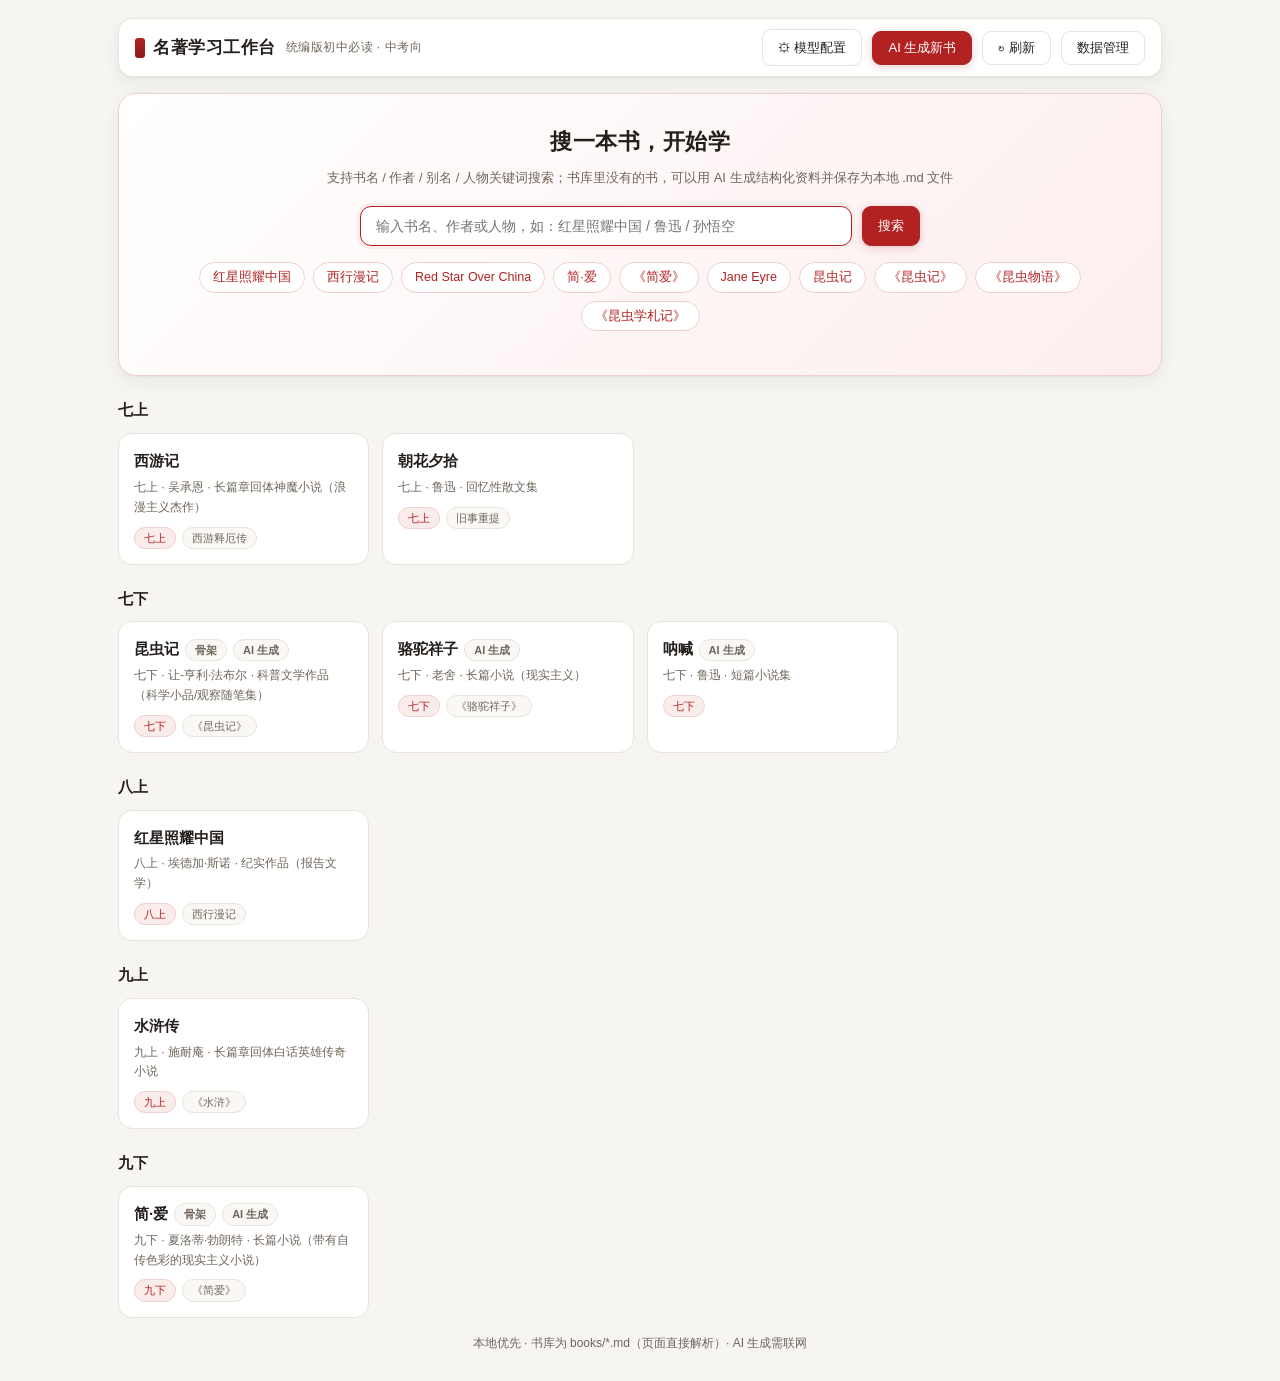
==== commit e4f881b9: "feat: 站点图标 favicon 套件上线 (index.html)" ====
--- a/index.html
+++ b/index.html
@@ -9,6 +9,11 @@
 <meta name="mobile-web-app-capable" content="yes">
 <meta name="apple-mobile-web-app-status-bar-style" content="default">
 <title>名著学习工作台</title>
+<link rel="icon" type="image/svg+xml" href="assets/favicon.svg">
+<link rel="icon" type="image/png" sizes="32x32" href="assets/favicon-32.png">
+<link rel="icon" type="image/png" sizes="16x16" href="assets/favicon-16.png">
+<link rel="apple-touch-icon" sizes="180x180" href="assets/apple-touch-icon.png">
+<link rel="manifest" href="assets/site.webmanifest">
 <style>
 /* 名著学习工作台 · 样式（浅色 · 朱红主题 · 响应式） */
 :root{
@@ -408,10 +413,12 @@
 </script>
 <script>
 /* ==== config.js ==== */
-// 公网构建：不内置任何服务端密钥（publishableKey/endpoint 一律不留）。
-// AI 生成走「DeepSeek 直连」：用户在「模型配置」页粘贴自己的 DeepSeek API Key，
-// 仅存本浏览器 localStorage，由浏览器直调 api.deepseek.com（CORS 已实测放行）。
-window.HXW_PUBLIC_CONFIG = {};
+// 云服务公共配置（由 activate 返回的 publicConfig 写入；仅前端安全字段）
+// 说明：AI「生成新书」需要联网；离线时应用仍可浏览内置书目与本地数据。
+window.HXW_PUBLIC_CONFIG = {
+  endpoint: "https://classics-workbench.app.workbuddy.host",
+  publishableKey: "wbpk_xRL6HPptKfXWoNx37MV7KF_dQqMjUSUKNMdmccXvDWAXKKnBkreqf79"
+};
 
 </script>
 <script>
